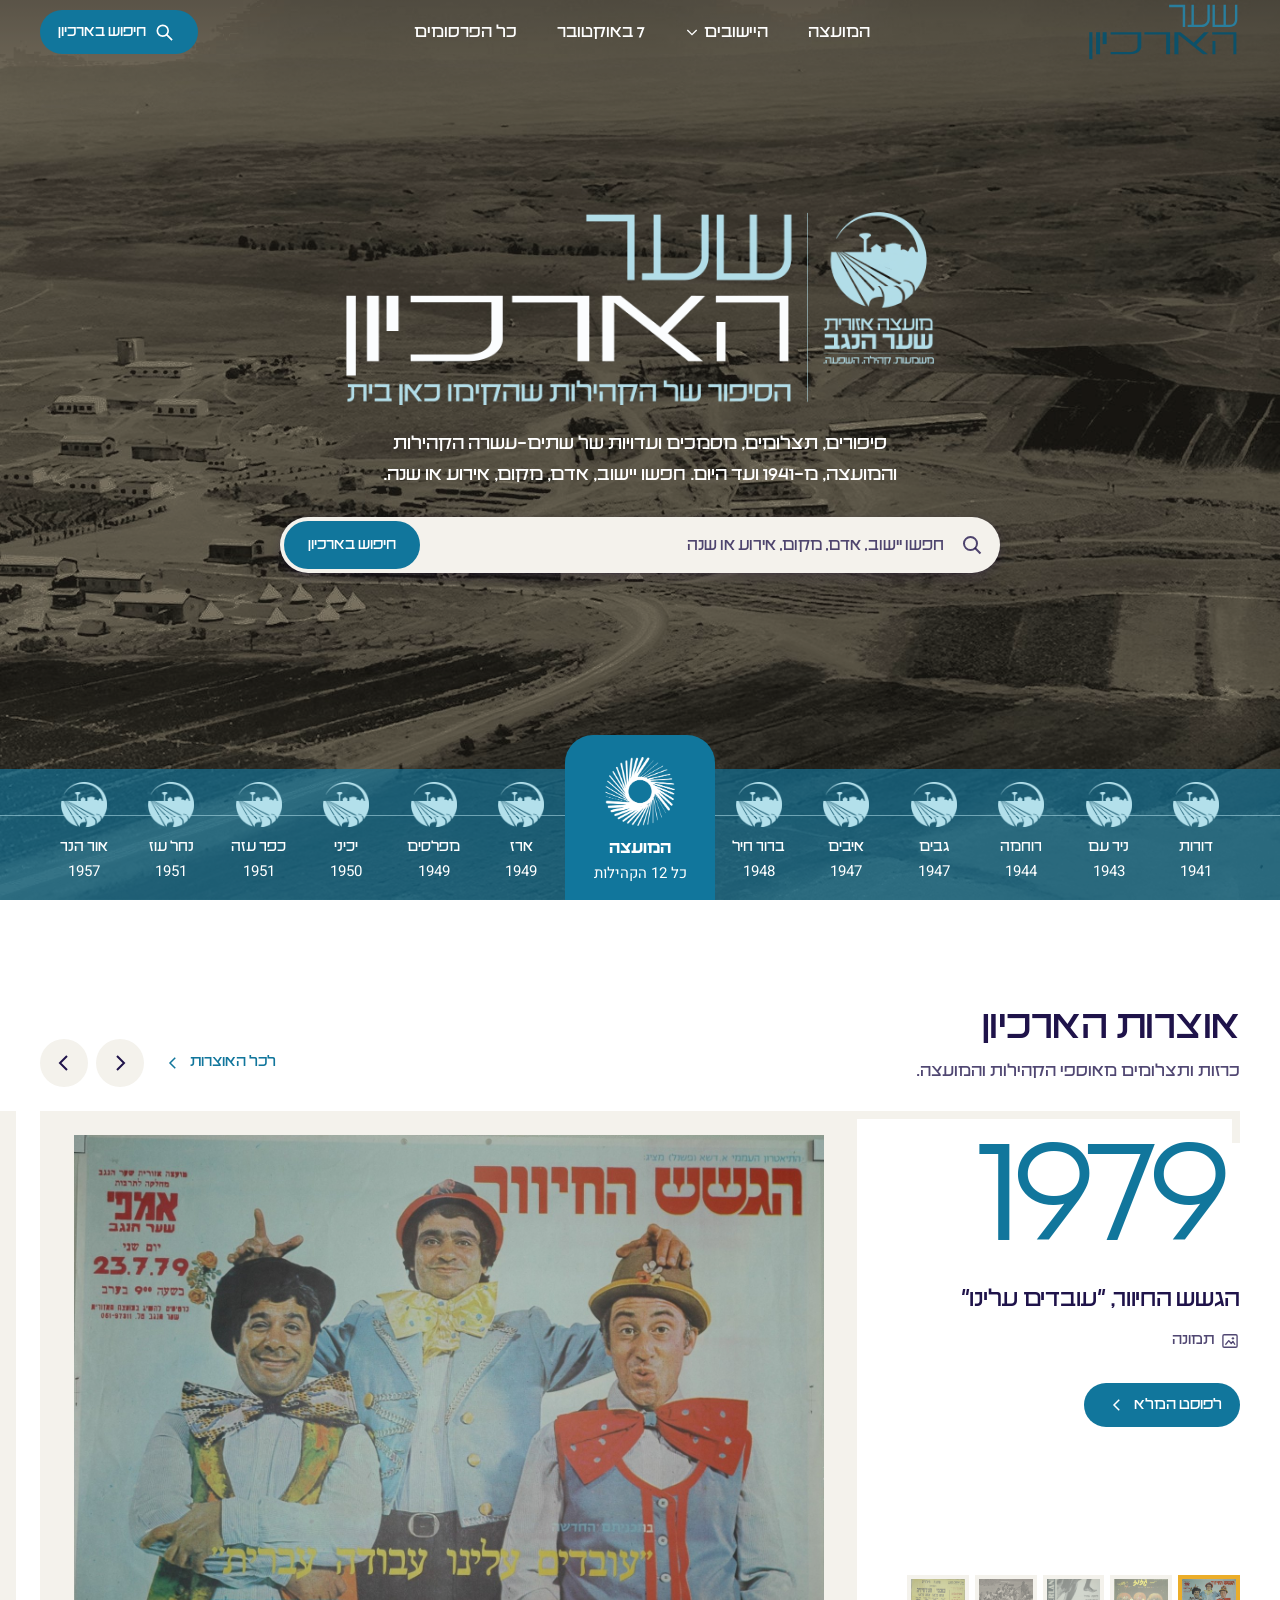
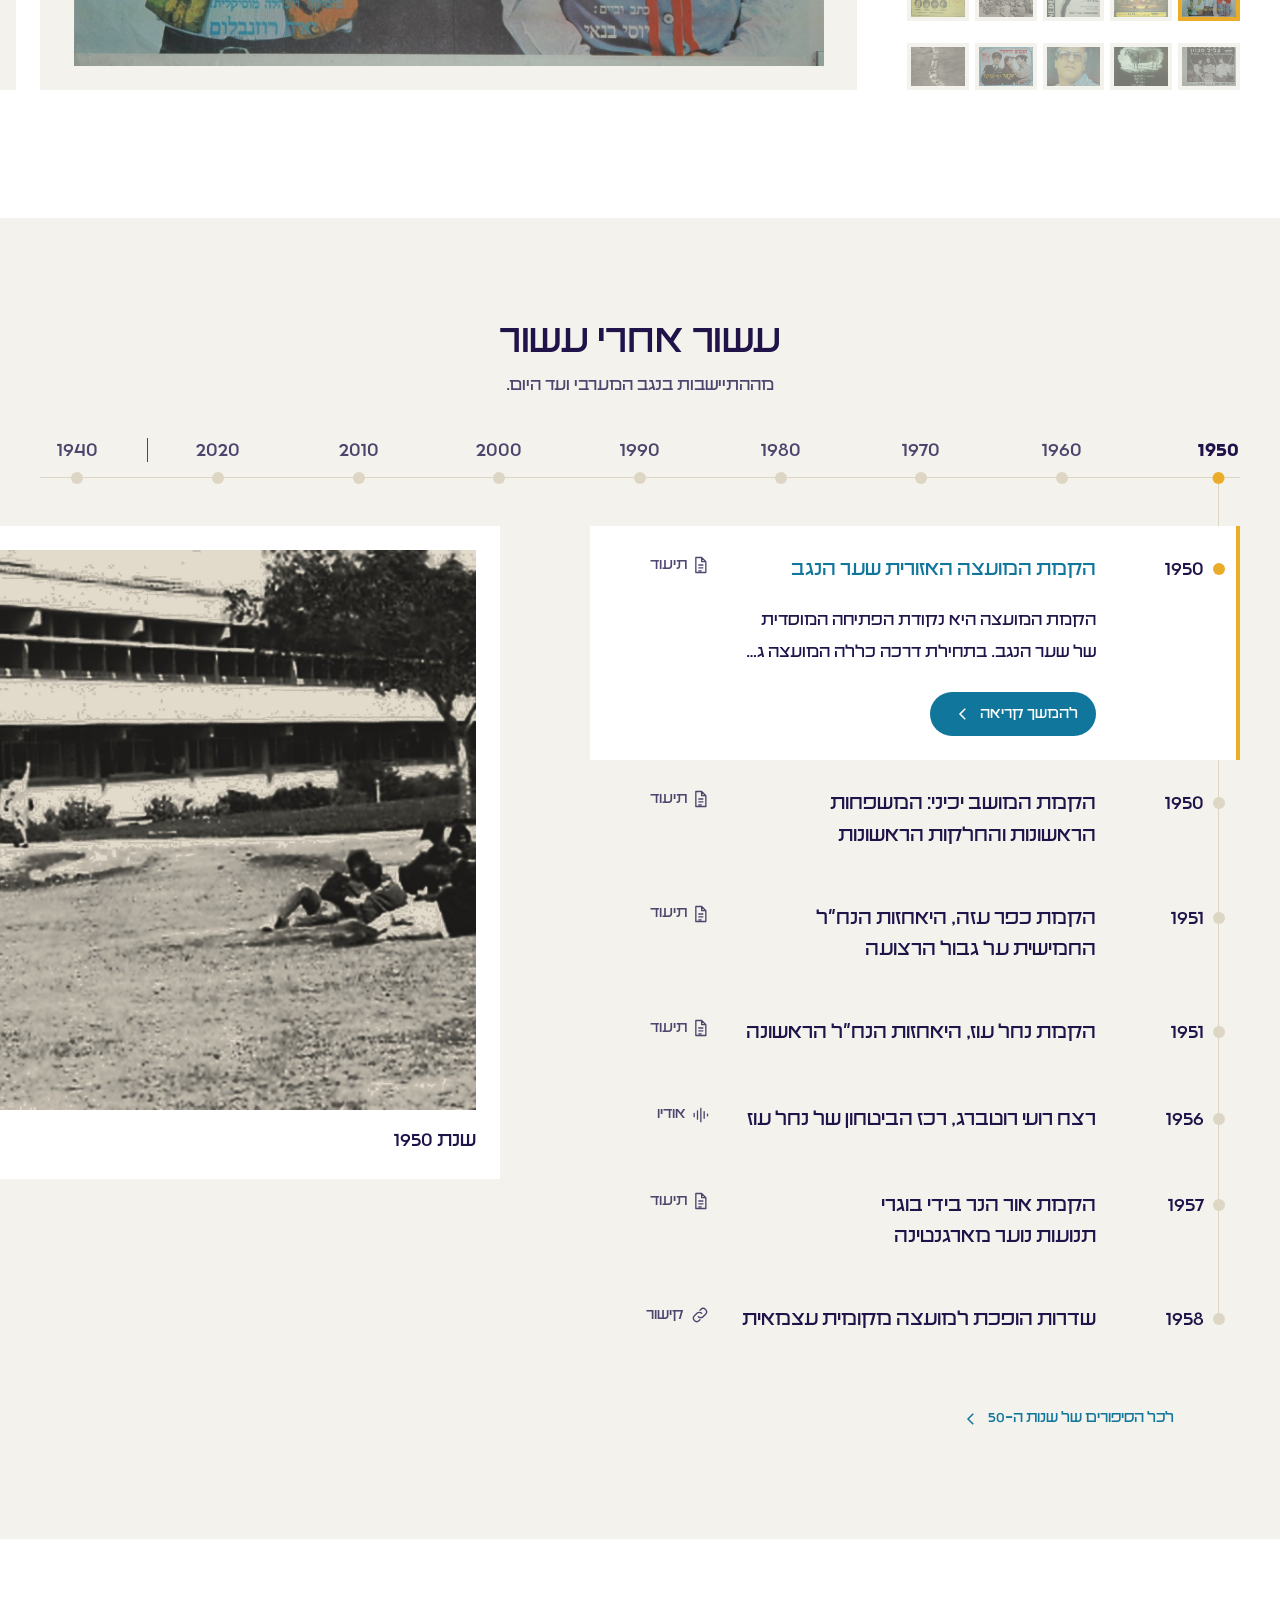
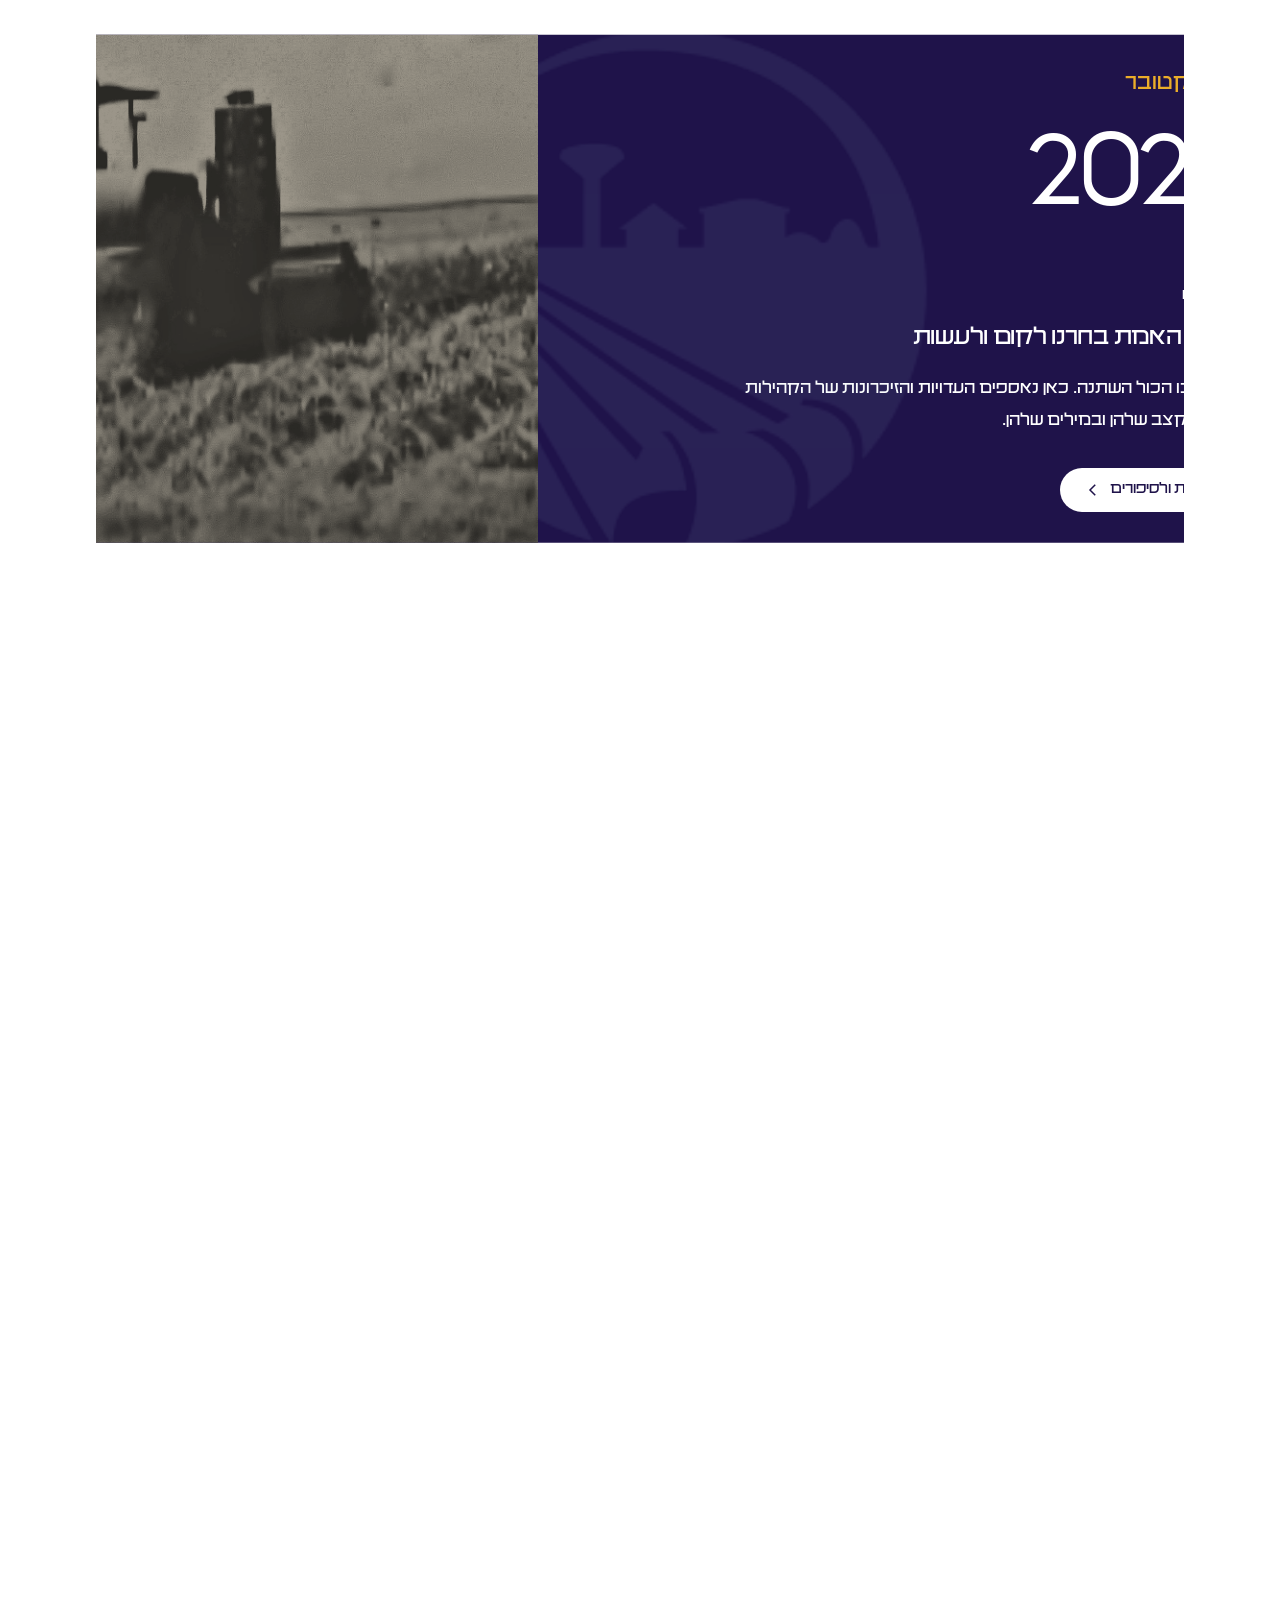
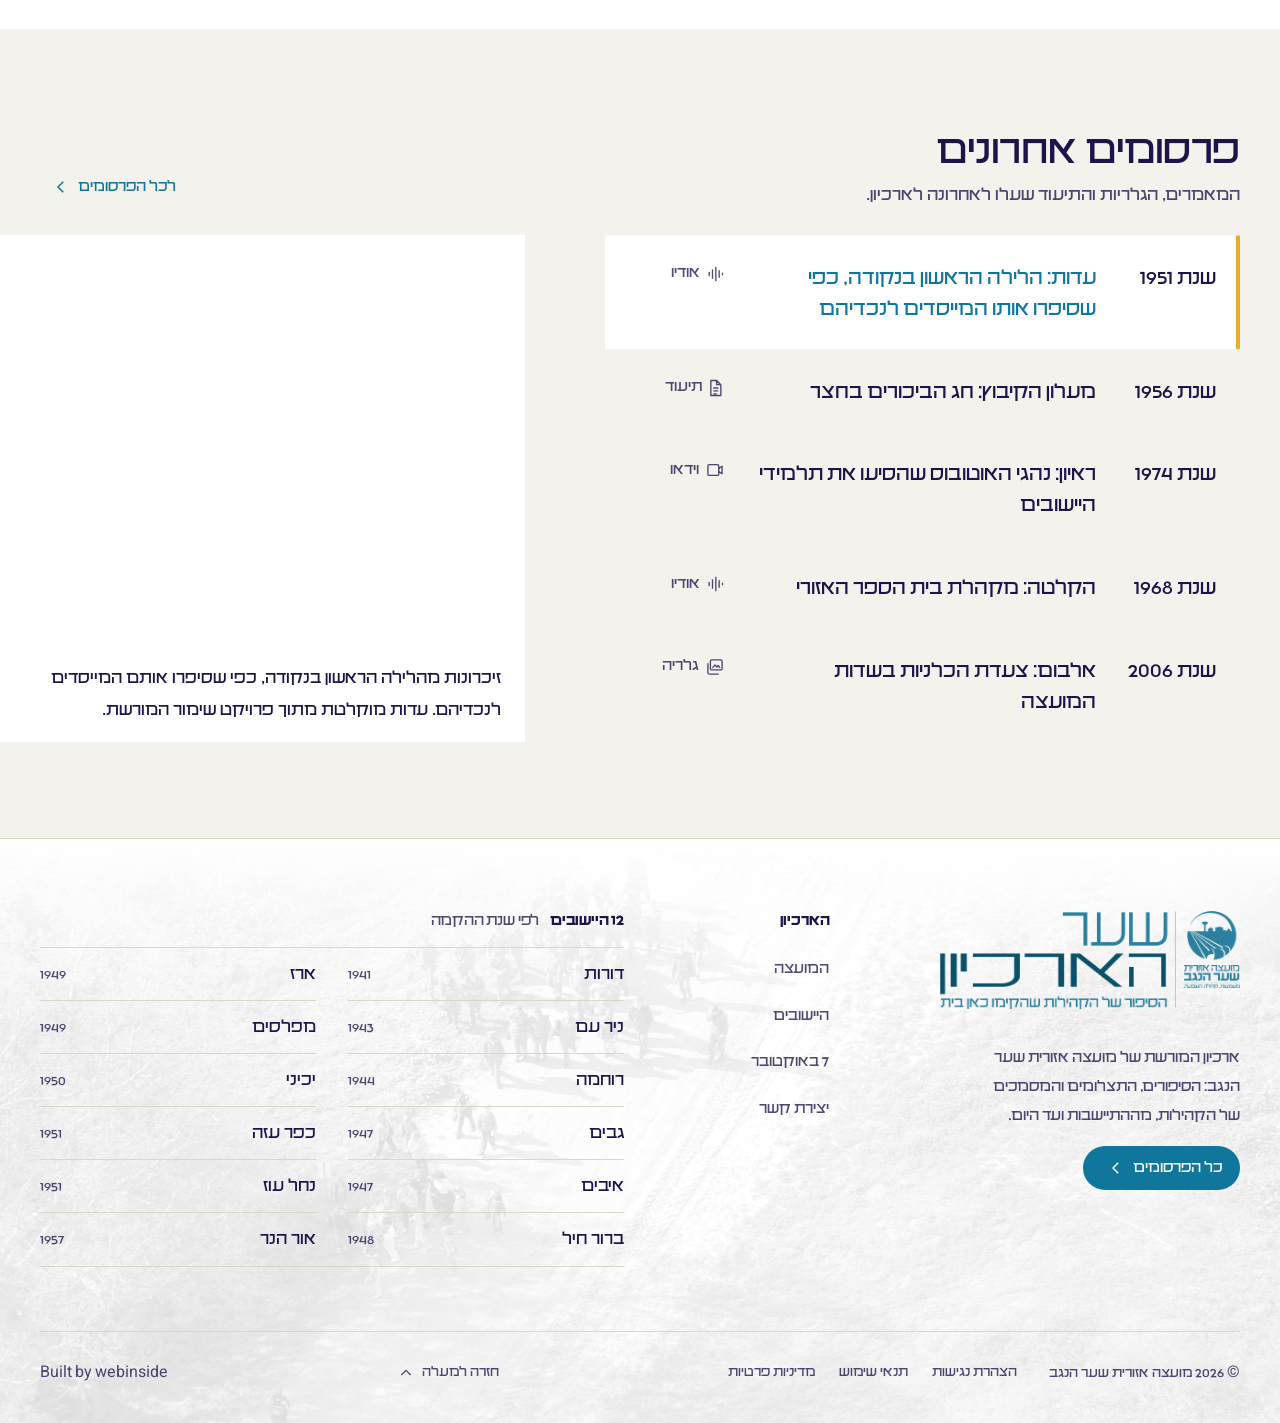
==== 1st/index.html @ 8a7a1dff "Three final sketches (1st, 2nd, 3rd) linked from the intro Intro: three links 1 · 2 · 3 open in a ne" ====
<!doctype html>
<html lang="he" dir="rtl">
<head>
<meta charset="utf-8">
<meta name="viewport" content="width=device-width, initial-scale=1">
<title>שער הארכיון · הסיפור של הקהילות שהקימו כאן בית (סקיצה 1)</title>
<meta name="description" content="ארכיון המורשת של מועצה אזורית שער הנגב: סיפורים, תצלומים ומסמכים של הקהילות, לפי מקום ולפי זמן.">
<link rel="icon" type="image/png" href="assets/img/icon.png">
<link rel="preconnect" href="https://fonts.googleapis.com">
<link rel="preconnect" href="https://fonts.gstatic.com" crossorigin>
<link rel="stylesheet" href="../assets/fonts/colbo/colbo.css">
<link rel="stylesheet" href="https://fonts.googleapis.com/css2?family=Heebo:wght@400;500;700&display=swap">
<link rel="stylesheet" href="assets/style.css?v=44a">
<link rel="stylesheet" href="assets/motion.css?v=44a">
<link rel="stylesheet" href="assets/polish.css?v=44a">
<link rel="stylesheet" href="assets/m3.css?v=44a">
<link rel="stylesheet" href="assets/responsive.css?v=44zz">
<!-- סימון JS מיידי (בלי טעינת קובץ): מאפשר לרגע ההירו להתחיל מהצביעה הראשונה -->
<script>document.documentElement.classList.add('js', 'im-js');</script>
<script defer src="assets/motion.js?v=44b"></script>
<script defer src="assets/app.js?v=44zt"></script>
</head>
<body>
<a class="skip-link" href="#main">דילוג לתוכן</a>

<svg width="0" height="0" style="position:absolute" aria-hidden="true">
  <symbol id="i-menu" viewBox="0 0 24 24"><path d="M4 7h16M4 12h16M4 17h16" fill="none" stroke="currentColor" stroke-width="2"/></symbol>
  <symbol id="i-close" viewBox="0 0 24 24"><path d="M6 6l12 12M18 6L6 18" fill="none" stroke="currentColor" stroke-width="2"/></symbol>
  <symbol id="i-search" viewBox="0 0 24 24"><circle cx="10.5" cy="10.5" r="6.5" fill="none" stroke="currentColor" stroke-width="2"/><path d="M15.5 15.5 21 21" stroke="currentColor" stroke-width="2" stroke-linecap="square"/></symbol>
  <symbol id="i-prev" viewBox="0 0 24 24"><path d="M9 5l7 7-7 7" fill="none" stroke="currentColor" stroke-width="2"/></symbol>
  <symbol id="i-next" viewBox="0 0 24 24"><path d="M15 5l-7 7 7 7" fill="none" stroke="currentColor" stroke-width="2"/></symbol>
  <!-- תבניות פוסט (Post Formats) — אייקוני קו בסגנון Material Symbols Outlined, 24×24 -->
  <symbol id="f-decade" viewBox="0 0 24 24"><path d="M4 6.5h16V20H4z M4 10.5h16 M8.5 4v4 M15.5 4v4" fill="none" stroke="currentColor" stroke-width="1.6" stroke-linejoin="round" stroke-linecap="round"/></symbol><symbol id="f-topic" viewBox="0 0 24 24"><path d="M3.5 12.2V4.5a1 1 0 0 1 1-1h7.7l8.3 8.3a1 1 0 0 1 0 1.4l-7.3 7.3a1 1 0 0 1-1.4 0z" fill="none" stroke="currentColor" stroke-width="1.6" stroke-linejoin="round"/><circle cx="8" cy="8" r="1.4" fill="none" stroke="currentColor" stroke-width="1.6"/></symbol><symbol id="f-standard" viewBox="0 0 24 24"><path d="M7 3h7l5 5v13H7z M14 3v5h5 M10 12h6 M10 15.5h6 M10 19h4" fill="none" stroke="currentColor" stroke-width="1.6" stroke-linejoin="round"/></symbol>
  <symbol id="f-image" viewBox="0 0 24 24"><rect x="3.5" y="4.5" width="17" height="15" rx="1.5" fill="none" stroke="currentColor" stroke-width="1.6"/><path d="M6.5 16.5l4-5 3 3.5 2-2.5 2.5 4" fill="none" stroke="currentColor" stroke-width="1.6" stroke-linejoin="round"/><circle cx="15.5" cy="8.8" r="1.4" fill="currentColor"/></symbol>
  <symbol id="f-gallery" viewBox="0 0 24 24"><rect x="6.5" y="3.5" width="14" height="12" rx="1.5" fill="none" stroke="currentColor" stroke-width="1.6"/><path d="M3.5 7.5v11a2 2 0 0 0 2 2h11 M9 13l3-3.5 2.2 2.5 1.6-1.8L18 13" fill="none" stroke="currentColor" stroke-width="1.6" stroke-linejoin="round"/></symbol>
  <symbol id="f-link" viewBox="0 0 24 24"><path d="M10 14a4 4 0 0 0 5.66 0l3-3a4 4 0 0 0-5.66-5.66l-1 1 M14 10a4 4 0 0 0-5.66 0l-3 3a4 4 0 0 0 5.66 5.66l1-1" fill="none" stroke="currentColor" stroke-width="1.6" stroke-linecap="round"/></symbol>
  <symbol id="f-quote" viewBox="0 0 24 24"><path d="M5 17h4l2-4V7H5v6h3z M13 17h4l2-4V7h-6v6h3z" fill="none" stroke="currentColor" stroke-width="1.6" stroke-linejoin="round"/></symbol>
  <symbol id="f-video" viewBox="0 0 24 24"><rect x="3.5" y="5.5" width="13" height="13" rx="1.5" fill="none" stroke="currentColor" stroke-width="1.6"/><path d="M16.5 10l4-2.5v9l-4-2.5" fill="none" stroke="currentColor" stroke-width="1.6" stroke-linejoin="round"/></symbol>
  <symbol id="f-audio" viewBox="0 0 24 24"><path d="M5 10v4 M9 7v10 M13 4v16 M17 8v8 M21 11v2" fill="none" stroke="currentColor" stroke-width="1.6" stroke-linecap="round"/></symbol>
</svg>

<!-- 1. כותרת עליונה: נייר כברירת מחדל; שקופה רק כש-JS מאשר שהיא מעל ההירו (.is-over) -->
<header class="site-header is-over is-top" id="siteHeader">
  <a class="site-header__logo" href="/" aria-label="שער הארכיון, לעמוד הבית">
    <img src="assets/img/logo-wordmark-title.svg" width="346" height="132" alt="">
  </a>
  <nav aria-label="ניווט ראשי" id="siteNav">
    <ul>
      <li><a href="/community/council/">המועצה</a></li>
      <li><a href="/community/">היישובים</a></li>
      <li><a href="/topic/october-7/">7 באוקטובר</a></li>
      <li><a href="/?s=">כל הפרסומים</a></li>
    </ul>
  </nav>
  <a class="btn btn--search" href="/?s=">
    <svg class="icon" aria-hidden="true"><use href="#i-search"/></svg><span class="btn__label">חיפוש בארכיון</span>
  </a>
  <!-- v44: מובייל/טאבלט — כפתור תפריט (Material icon button) שפותח את אותו ניווט כגיליון מתחת לכותרת -->
  <button class="site-header__menu" type="button" aria-expanded="false" aria-controls="siteNav" aria-label="תפריט">
    <svg class="icon i-open" aria-hidden="true"><use href="#i-menu"/></svg><svg class="icon i-close" aria-hidden="true"><use href="#i-close"/></svg>
  </button>
</header>

<main id="main" tabindex="-1">

<!-- 2. הירו -->
<section class="hero on-dark" id="hero" aria-label="פתיחה">
  <!-- צילום: ברור חיל 1953. להחלפה בקובץ מקור ברזולוציה גבוהה מהמועצה -->
  <div class="hero__bed" aria-hidden="true"></div>
  <img class="hero__photo" src="assets/img/hero/ruhama-1944-3.jpg" width="1707" height="1066" alt="מבט מלמעלה על שדות ובתי היישוב, רוחמה, 1944" fetchpriority="high">
  <div class="hero__scrim" aria-hidden="true"></div>

  <div class="hero__inner">
    <h1><img class="hero__logo" src="assets/img/logo-light.png" width="1306" height="428" alt="שער הארכיון: הסיפור של הקהילות שהקימו כאן בית. מועצה אזורית שער הנגב"></h1>
    <!-- פתיח: להחלפה (נוסח השלד, לאישור המועצה) -->
    <p class="hero__lead">סיפורים, תצלומים, מסמכים ועדויות של שתים-עשרה הקהילות והמועצה, מ-1941 ועד היום. חפשו יישוב, אדם, מקום, אירוע או שנה.</p>

    <!-- חיפוש וורדפרס: GET /?s= -->
    <form class="search" role="search" action="/" method="get" id="searchForm">
      <label for="q" class="visually-hidden">חיפוש בארכיון</label>
      <div class="search__row">
        <div class="search__field">
          <svg class="icon" aria-hidden="true"><use href="#i-search"/></svg>
          <input id="q" name="s" type="search" autocomplete="off"
                 placeholder="חפשו יישוב, אדם, מקום, אירוע או שנה">
        </div>
        <button class="btn" type="submit"><svg class="icon" aria-hidden="true"><use href="#i-search"/></svg><span class="btn__label">חיפוש בארכיון</span></button>
      </div>
      <ul class="search__list" id="qList" role="listbox" aria-label="הצעות לחיפוש" hidden></ul>
      <p class="search__empty" id="qEmpty" hidden></p>
      <p class="visually-hidden" id="qStatus" role="status" aria-live="polite"></p>
      <p class="visually-hidden" id="qHint"></p>
      <p class="search__examples"><span>למשל:</span><a href="/topic/1950s/"><svg class="icon" aria-hidden="true"><use href="#i-search"></use></svg>1950</a><a href="/shaar-hanegev-factories/"><svg class="icon" aria-hidden="true"><use href="#i-search"></use></svg>מפעלי שער הנגב</a><a href="/topic/october-7/"><svg class="icon" aria-hidden="true"><use href="#i-search"></use></svg>7 באוקטובר</a></p>
    </form>
  </div>

  <!-- פס היישובים, עמ' 62. "המועצה" במרכז: ריכוז של כולם -->
  <nav class="places" aria-label="היישובים">
    <div class="places__band" aria-hidden="true"></div>
    <div class="places__axis" aria-hidden="true"></div>
    <ol>
      <li class="place"><a href="/community/dorot/"><span class="emblem" aria-hidden="true"></span><span class="name">דורות</span><span class="year">1941</span></a></li>
      <li class="place"><a href="/community/nir-am/"><span class="emblem" aria-hidden="true"></span><span class="name">ניר עם</span><span class="year">1943</span></a></li>
      <li class="place"><a href="/community/ruhama/"><span class="emblem" aria-hidden="true"></span><span class="name">רוחמה</span><span class="year">1944</span></a></li>
      <li class="place"><a href="/community/gvim/"><span class="emblem" aria-hidden="true"></span><span class="name">גבים</span><span class="year">1947</span></a></li>
      <li class="place"><a href="/community/ivim/"><span class="emblem" aria-hidden="true"></span><span class="name">איבים</span><span class="year">1947</span></a></li>
      <li class="place"><a href="/community/bror-hayil/"><span class="emblem" aria-hidden="true"></span><span class="name">ברור חיל</span><span class="year">1948</span></a></li>
      <li class="place place--council"><a href="/community/council/"><span class="sun" aria-hidden="true"></span><span class="name">המועצה</span><span class="year">כל 12 הקהילות</span></a></li>
      <li class="place"><a href="/community/erez/"><span class="emblem" aria-hidden="true"></span><span class="name">ארז</span><span class="year">1949</span></a></li>
      <li class="place"><a href="/community/mefalsim/"><span class="emblem" aria-hidden="true"></span><span class="name">מפלסים</span><span class="year">1949</span></a></li>
      <li class="place"><a href="/community/yachini/"><span class="emblem" aria-hidden="true"></span><span class="name">יכיני</span><span class="year">1950</span></a></li>
      <li class="place"><a href="/community/kfar-aza/"><span class="emblem" aria-hidden="true"></span><span class="name">כפר עזה</span><span class="year">1951</span></a></li>
      <li class="place"><a href="/community/nahal-oz/"><span class="emblem" aria-hidden="true"></span><span class="name">נחל עוז</span><span class="year">1951</span></a></li>
      <li class="place"><a href="/community/or-haner/"><span class="emblem" aria-hidden="true"></span><span class="name">אור הנר</span><span class="year">1957</span></a></li>
    </ol>
  </nav>
</section>
<!-- הכותרת שקופה רק כשהיא באמת מעל ההירו, לפני פס היישובים (בדיקה אחת בזמן הפירוש; app.js ממשיך בגלילה) -->
<script>(function(){var h=document.getElementById('siteHeader'),p=document.querySelector('.places');if(h&&p&&p.getBoundingClientRect().top>h.offsetHeight)h.classList.add('is-over');})();</script>

<!-- 3. אוצרות הארכיון (בסיס v3): שקופית גדולה, שנה ענקית שמתגלגלת, דף מגע. קו דק מהצילום אל השנה (v18). בלי החלפה אוטומטית. כותרות האוצרות: להחלפה -->
<section class="section treasures wrap" aria-labelledby="tr-h">
  <div class="section__head">
    <div>
      <h2 id="tr-h">אוצרות הארכיון</h2>
      <p>כרזות ותצלומים מאוספי הקהילות והמועצה.</p>
    </div>
    <div class="treasures__controls">
      <a class="link-arrow" href="/topic/featured/">לכל האוצרות<svg class="icon" aria-hidden="true"><use href="#i-next"/></svg></a>
      <span class="counter visually-hidden" id="trCounter">1 מתוך 10</span>
      <button class="icon-btn" id="trPrev" type="button" aria-label="האוצר הקודם" aria-controls="trStage"><svg class="icon" aria-hidden="true"><use href="#i-prev"/></svg></button>
      <button class="icon-btn" id="trNext" type="button" aria-label="האוצר הבא" aria-controls="trStage"><svg class="icon" aria-hidden="true"><use href="#i-next"/></svg></button>
    </div>
  </div>
  <div class="treasures__stage" id="trStage">
    <p class="visually-hidden" id="trStatus" role="status" aria-live="polite"></p>
    <div class="treasure__text">
      <p class="treasure__year" id="trYear">1979</p>
      <h3 class="treasure__title" id="trTitle">הגשש החיוור, ״עובדים עלינו״</h3>
      <p class="treasure__place" id="trPlace"><svg class="icon" aria-hidden="true"><use href="#f-image"/></svg><span>תמונה</span></p>
      <a class="link-arrow treasure__link" id="trLink" href="/poster-hagashash-1979/">לפוסט המלא<svg class="icon" aria-hidden="true"><use href="#i-next"/></svg></a>
      <!-- דף מגע (v3): app.js בונה מ-#trData כפתור לכל אוצר. בלי JS נשארת הרשימה למטה -->
      <ul class="treasure__sheet" id="trSheet" aria-label="בחירת אוצר" hidden></ul>
    </div>
    <div class="treasure__frame is-poster">
      <div class="treasure__mat"><div class="treasure__clip"><img id="trImg" src="assets/img/arch/poster-hagashash-avoda-ivrit-1979.jpg" width="1600" height="1132" loading="lazy" alt="כרזה: הגשש החיוור, עובדים עלינו, אמפי שער הנגב, 1979"></div></div>
      <div class="treasure__peek is-poster" aria-hidden="true"><img id="trPeek" src="assets/img/arch/poster-gazoz-1979.jpg" width="1600" height="1147" loading="lazy" alt=""></div>
    </div>
  </div>
  <!-- שאר האוצרות: גלויים בלי JS; app.js קורא מהם ומציג אחד בכל פעם -->
  <div class="treasure-more">
    <h3>עוד מאוצרות הארכיון</h3>
    <!-- שנים עם data-year-demo: לדמו בלבד (שנה שונה לכל פריט), לא השנה האמיתית של הכרזה -->
    <ol id="trData">
      <li><a data-format="image" data-format-demo="true" href="/poster-hagashash-1979/" data-kind="poster" data-img="poster-hagashash-avoda-ivrit-1979.jpg" data-year="1979" data-title="הגשש החיוור, ״עובדים עלינו״" data-place="אמפי שער הנגב" data-alt="כרזה: הגשש החיוור, עובדים עלינו, אמפי שער הנגב, 1979">הגשש החיוור · אמפי שער הנגב · 1979</a></li>
      <li><a data-format="video" data-format-demo="true" href="/poster-gazoz-1979/" data-kind="poster" data-img="poster-gazoz-1979.jpg" data-year="1978" data-year-demo="true" data-title="להקת גזוז, אמפי שער הנגב" data-place="אמפי שער הנגב" data-alt="כרזה: להקת גזוז, אמפי שער הנגב, 1978">להקת גזוז · אמפי שער הנגב · 1978</a></li>
      <li><a data-format="gallery" data-format-demo="true" href="/poster-batdor-1980/" data-kind="poster" data-img="poster-batdor-1980.jpg" data-year="1980" data-title="להקת מחול בת-דור" data-place="אמפיתיאטרון שער הנגב" data-alt="כרזה: להקת מחול בת-דור, אמפיתיאטרון שער הנגב, 1980">להקת מחול בת-דור · אמפיתיאטרון שער הנגב · 1980</a></li>
      <li><a data-format="standard" data-format-demo="true" href="/gvim-gathering-1947/" data-img="gvim-1947-1-hero.jpg" data-year="1947" data-title="אסיפה בחצר בגבים" data-place="גבים" data-alt="קבוצה גדולה יושבת במעגל בחצר, גבים, 1947">אסיפה בחצר · גבים · 1947</a></li>
      <li><a data-format="audio" data-format-demo="true" href="/poster-tv-stars-1977/" data-kind="poster" data-img="poster-tv-stars-1977.jpg" data-year="1977" data-title="כוכבי הטלוויזיה, הצגה לילדים" data-place="אמפיתיאטרון שער הנגב" data-alt="כרזה: כוכבי הטלוויזיה, הצגה לילדים, אמפיתיאטרון שער הנגב, 1977">כוכבי הטלוויזיה · אמפיתיאטרון שער הנגב · 1977</a></li>
      <li><a data-format="quote" data-format-demo="true" href="/poster-tzlil-mechuvan-1979/" data-kind="poster" data-img="poster-tzlil-mechuvan-1979.jpg" data-year="1976" data-year-demo="true" data-title="להקת צליל מכוון" data-place="אולם קיבוץ דורות" data-alt="כרזה: להקת צליל מכוון, אולם קיבוץ דורות, 1976">להקת צליל מכוון · אולם קיבוץ דורות · 1976</a></li>
      <li><a data-format="link" data-format-demo="true" href="/poster-sixteenth-sheep-1980/" data-kind="poster" data-img="poster-sixteenth-sheep-1980.jpg" data-year="1982" data-year-demo="true" data-title="הכבש השישה-עשר, יהונתן גפן" data-place="אמפי שער הנגב" data-alt="כרזה: הכבש השישה-עשר, יהונתן גפן, אמפי שער הנגב, 1982">הכבש השישה-עשר · אמפי שער הנגב · 1982</a></li>
      <li><a data-format="image" data-format-demo="true" href="/poster-yossi-banai-1981/" data-kind="poster" data-img="poster-yossi-banai-1981.jpg" data-year="1981" data-title="יוסי בנאי, ״אני וסימון ומואיז הקטן״" data-place="אמפיתיאטרון שער הנגב" data-alt="כרזה: יוסי בנאי, אני וסימון ומואיז הקטן, אמפיתיאטרון שער הנגב, 1981">יוסי בנאי · אמפיתיאטרון שער הנגב · 1981</a></li>
      <li><a data-format="video" data-format-demo="true" href="/poster-hagashash-kreker-1981/" data-kind="poster" data-img="poster-hagashash-kreker-1981.jpg" data-year="1983" data-year-demo="true" data-title="הגשש החיוור, ״קרקר נגד קרקר״" data-place="אולם דורות" data-alt="כרזה: הגשש החיוור, קרקר נגד קרקר, אולם דורות, 1983">הגשש החיוור · אולם דורות · 1983</a></li>
      <li><a data-format="gallery" href="/anemone-march-2006/" data-img="anemone-march-2006-037.jpg" data-year="2006" data-title="צעדת הכלניות, צילום ג׳ימי קדושים" data-place="" data-alt="צעדת הכלניות, 2006">צעדת הכלניות · 2006</a></li>
    </ol>
  </div>
</section>

<!-- 4. ציר הזמן (בסיס v7 + פונקציונליות v2). בלי JS: העשורים הם קישורים לארכיון העשור, ושנות ה-50 מוצגות במלואן -->
<section class="section timeline wrap" id="timeline" aria-labelledby="tl-h">
  <div class="section__head">
    <div>
      <h2 id="tl-h">עשור אחרי עשור</h2>
      <p>מההתיישבות בנגב המערבי ועד היום.</p>
    </div>
    <a class="link-arrow" href="/?s=">לכל הפרסומים<svg class="icon" aria-hidden="true"><use href="#i-next"/></svg></a>
  </div>
  <nav class="decades-nav" aria-label="עשורים">
  <!-- v38: לשוניות עשורים בסגנון Material 3 על קו שיער רציף (הציר). הנבחר: סמן זהב אחד שנע לאורך הקו -->
  <div class="decades" id="decades">
    <a class="decade" href="/topic/1940s/" data-decade="1940"><span class="visually-hidden">שנות ה-</span><span class="decade__y">1940</span></a>
    <a class="decade" href="/topic/1950s/" data-decade="1950" aria-current="true"><span class="visually-hidden">שנות ה-</span><span class="decade__y">1950</span></a>
    <a class="decade" href="/topic/1960s/" data-decade="1960"><span class="visually-hidden">שנות ה-</span><span class="decade__y">1960</span></a>
    <a class="decade" href="/topic/1970s/" data-decade="1970"><span class="visually-hidden">שנות ה-</span><span class="decade__y">1970</span></a>
    <a class="decade" href="/topic/1980s/" data-decade="1980"><span class="visually-hidden">שנות ה-</span><span class="decade__y">1980</span></a>
    <a class="decade" href="/topic/1990s/" data-decade="1990"><span class="visually-hidden">שנות ה-</span><span class="decade__y">1990</span></a>
    <a class="decade" href="/topic/2000s/" data-decade="2000"><span class="visually-hidden">שנות ה-</span><span class="decade__y">2000</span></a>
    <a class="decade" href="/topic/2010s/" data-decade="2010"><span class="visually-hidden">שנות ה-</span><span class="decade__y">2010</span></a>
    <a class="decade" href="/topic/2020s/" data-decade="2020"><span class="visually-hidden">שנות ה-</span><span class="decade__y">2020</span></a>
  </div>
  </nav>
  <p class="visually-hidden" aria-live="polite" id="tlStatus"></p>
  <div class="tl-body">
    <div class="tl-panels" id="tlPanels">
    <div class="tl-panel" id="panel-1940" data-decade="1940" data-all="/topic/1940s/" hidden>
      <ol class="tl-list">
        <!-- כותרות גבים ויכיני = טקסט הדגמה מומצא (אורי: "את יכולה להמציא"); השאר מתועדות -->
        <!-- הדגמה: פוסטי תיעוד ליישובים (data-demo) במקום "הוקמו בעשור הזה"; השנים = שנות ההקמה האמיתיות -->
        <li class="tl-item" data-img="ruhama-1940-1.jpg">
          <h3 class="tl-item__head"><span class="tl-item__row"><span class="tl-item__year">1941</span><span class="tl-item__title">הקמת יישובי האזור וההתיישבות בנגב המערבי</span><span class="tl-item__type"><svg class="icon" aria-hidden="true"><use href="#f-standard"/></svg>תיעוד</span></span></h3>
          <div class="tl-item__body" id="tli-1940-0"><p>הפרק המקדים להקמת המועצה. בתקופה זו הוקמו והתבססו יישובים שהפכו בהמשך לליבת שער הנגב, ובהם דורות, ניר עם, רוחמה, גבים, ברור חיל, מפלסים, ארז, יכיני, כפר עזה ונחל עוז.</p><a class="btn" href="/western-negev-settlement/">להמשך קריאה<svg class="icon" aria-hidden="true"><use href="#i-next"/></svg></a></div>
        </li>
        <li class="tl-item" data-img="dorot-1941-1.jpg" data-demo="true">
          <h3 class="tl-item__head"><span class="tl-item__row"><span class="tl-item__year">1941</span><span class="tl-item__title">הקמת דורות בחנוכה תש״ב</span><span class="tl-item__type"><svg class="icon" aria-hidden="true"><use href="#f-standard"/></svg>תיעוד</span></span></h3>
          <div class="tl-item__body" id="tli-1940-1"><p>תיעוד ימי ההקמה של דורות: צילומים, מסמכים וזיכרונות של המייסדים מתוך אוסף הארכיון.</p><a class="btn" href="/community/dorot/">להמשך קריאה<svg class="icon" aria-hidden="true"><use href="#i-next"/></svg></a></div>
        </li>
        <li class="tl-item" data-img="niram-1949-1.jpg">
          <h3 class="tl-item__head"><span class="tl-item__row"><span class="tl-item__year">1943</span><span class="tl-item__title">הקמת ניר עם בט״ו בשבט תש״ג</span><span class="tl-item__type"><svg class="icon" aria-hidden="true"><use href="#f-gallery"/></svg>גלריה</span></span></h3>
          <div class="tl-item__body" id="tli-1940-2"><p>ניר עם הוקם בט״ו בשבט ה׳תש״ג.</p><a class="btn" href="/community/nir-am/">להמשך קריאה<svg class="icon" aria-hidden="true"><use href="#i-next"/></svg></a></div>
        </li>
        <li class="tl-item" data-img="ruhama-1944-2.jpg">
          <h3 class="tl-item__head"><span class="tl-item__row"><span class="tl-item__year">1944</span><span class="tl-item__title">הקמת רוחמה, אחרי שני ניסיונות התיישבות קודמים</span><span class="tl-item__type"><svg class="icon" aria-hidden="true"><use href="#f-image"/></svg>תמונה</span></span></h3>
          <div class="tl-item__body" id="tli-1940-3"><p>רוחמה נוסדה ב-1944.</p><a class="btn" href="/community/ruhama/">להמשך קריאה<svg class="icon" aria-hidden="true"><use href="#i-next"/></svg></a></div>
        </li>
        <li class="tl-item" data-img="gvim-1947-1.jpg">
          <h3 class="tl-item__head"><span class="tl-item__row"><span class="tl-item__year">1947</span><span class="tl-item__title">הקמת גבים: עשרה צריפים ומגדל מים אחד בלב השדות</span><span class="tl-item__type"><svg class="icon" aria-hidden="true"><use href="#f-quote"/></svg>ציטוט</span></span></h3>
          <div class="tl-item__body" id="tli-1940-4"><p>גבים הוקם ב-28 באוגוסט 1947.</p><a class="btn" href="/community/gvim/">להמשך קריאה<svg class="icon" aria-hidden="true"><use href="#i-next"/></svg></a></div>
        </li>
        <li class="tl-item" data-img="ivim-mirror-1.jpg" data-demo="true">
          <h3 class="tl-item__head"><span class="tl-item__row"><span class="tl-item__year">1947</span><span class="tl-item__title">חוות איבים: חווה חקלאית של איחוד הקבוצות והקיבוצים</span><span class="tl-item__type"><svg class="icon" aria-hidden="true"><use href="#f-standard"/></svg>תיעוד</span></span></h3>
          <div class="tl-item__body" id="tli-1940-5"><p>תיעוד ימי ההקמה של איבים: צילומים, מסמכים וזיכרונות של המייסדים מתוך אוסף הארכיון.</p><a class="btn" href="/community/ivim/">להמשך קריאה<svg class="icon" aria-hidden="true"><use href="#i-next"/></svg></a></div>
        </li>
        <li class="tl-item" data-img="brorhayil-1953-1.jpg" data-demo="true">
          <h3 class="tl-item__head"><span class="tl-item__row"><span class="tl-item__year">1948</span><span class="tl-item__title">הקמת ברור חיל: העלייה למשלט במאי 1948</span><span class="tl-item__type"><svg class="icon" aria-hidden="true"><use href="#f-standard"/></svg>תיעוד</span></span></h3>
          <div class="tl-item__body" id="tli-1940-6"><p>תיעוד ימי ההקמה של ברור חיל: צילומים, מסמכים וזיכרונות של המייסדים מתוך אוסף הארכיון.</p><a class="btn" href="/community/bror-hayil/">להמשך קריאה<svg class="icon" aria-hidden="true"><use href="#i-next"/></svg></a></div>
        </li>
        <li class="tl-item" data-img="erez-1950-1.jpg" data-demo="true">
          <h3 class="tl-item__head"><span class="tl-item__row"><span class="tl-item__year">1949</span><span class="tl-item__title">הקמת ארז: העלייה על הקרקע באוקטובר 1949</span><span class="tl-item__type"><svg class="icon" aria-hidden="true"><use href="#f-standard"/></svg>תיעוד</span></span></h3>
          <div class="tl-item__body" id="tli-1940-7"><p>תיעוד ימי ההקמה של ארז: צילומים, מסמכים וזיכרונות של המייסדים מתוך אוסף הארכיון.</p><a class="btn" href="/community/erez/">להמשך קריאה<svg class="icon" aria-hidden="true"><use href="#i-next"/></svg></a></div>
        </li>
        <li class="tl-item" data-img="mefalsim-1949-1.jpg" data-demo="true">
          <h3 class="tl-item__head"><span class="tl-item__row"><span class="tl-item__year">1949</span><span class="tl-item__title">הקמת מפלסים בידי עולים מארגנטינה ומאורוגוואי</span><span class="tl-item__type"><svg class="icon" aria-hidden="true"><use href="#f-standard"/></svg>תיעוד</span></span></h3>
          <div class="tl-item__body" id="tli-1940-8"><p>תיעוד ימי ההקמה של מפלסים: צילומים, מסמכים וזיכרונות של המייסדים מתוך אוסף הארכיון.</p><a class="btn" href="/community/mefalsim/">להמשך קריאה<svg class="icon" aria-hidden="true"><use href="#i-next"/></svg></a></div>
        </li>
      </ol>
    </div>
    <div class="tl-panel" id="panel-1950" data-decade="1950" data-all="/topic/1950s/" data-active="true">
      <ol class="tl-list">
        <!-- הדגמה: פוסטי תיעוד ליישובים (data-demo) במקום "הוקמו בעשור הזה"; השנים = שנות ההקמה האמיתיות -->
        <li class="tl-item" data-img="council-building-lawn-up.jpg">
          <h3 class="tl-item__head"><span class="tl-item__row"><span class="tl-item__year">1950</span><span class="tl-item__title">הקמת המועצה האזורית שער הנגב</span><span class="tl-item__type"><svg class="icon" aria-hidden="true"><use href="#f-standard"/></svg>תיעוד</span></span></h3>
          <div class="tl-item__body" id="tli-1950-0"><p>הקמת המועצה היא נקודת הפתיחה המוסדית של שער הנגב. בתחילת דרכה כללה המועצה גם מקומות שאינם נמצאים כיום בתחומה, ובהם שדרות, תלמים ומעברת גבים–דורות.</p><a class="btn" href="/founding-of-the-council/">להמשך קריאה<svg class="icon" aria-hidden="true"><use href="#i-next"/></svg></a></div>
        </li>
        <li class="tl-item" data-img="yachini-1954-1.jpg" data-demo="true">
          <h3 class="tl-item__head"><span class="tl-item__row"><span class="tl-item__year">1950</span><span class="tl-item__title">הקמת המושב יכיני: המשפחות הראשונות והחלקות הראשונות</span><span class="tl-item__type"><svg class="icon" aria-hidden="true"><use href="#f-standard"/></svg>תיעוד</span></span></h3>
          <div class="tl-item__body" id="tli-1950-1"><p>תיעוד ימי ההקמה של יכיני: צילומים, מסמכים וזיכרונות של המייסדים מתוך אוסף הארכיון.</p><a class="btn" href="/community/yachini/">להמשך קריאה<svg class="icon" aria-hidden="true"><use href="#i-next"/></svg></a></div>
        </li>
        <li class="tl-item" data-img="kfaraza-1951-1.jpg" data-demo="true">
          <h3 class="tl-item__head"><span class="tl-item__row"><span class="tl-item__year">1951</span><span class="tl-item__title">הקמת כפר עזה, היאחזות הנח״ל החמישית על גבול הרצועה</span><span class="tl-item__type"><svg class="icon" aria-hidden="true"><use href="#f-standard"/></svg>תיעוד</span></span></h3>
          <div class="tl-item__body" id="tli-1950-2"><p>תיעוד ימי ההקמה של כפר עזה: צילומים, מסמכים וזיכרונות של המייסדים מתוך אוסף הארכיון.</p><a class="btn" href="/community/kfar-aza/">להמשך קריאה<svg class="icon" aria-hidden="true"><use href="#i-next"/></svg></a></div>
        </li>
        <li class="tl-item" data-img="nahaloz-1953-1.jpg" data-demo="true">
          <h3 class="tl-item__head"><span class="tl-item__row"><span class="tl-item__year">1951</span><span class="tl-item__title">הקמת נחל עוז, היאחזות הנח״ל הראשונה</span><span class="tl-item__type"><svg class="icon" aria-hidden="true"><use href="#f-standard"/></svg>תיעוד</span></span></h3>
          <div class="tl-item__body" id="tli-1950-3"><p>תיעוד ימי ההקמה של נחל עוז: צילומים, מסמכים וזיכרונות של המייסדים מתוך אוסף הארכיון.</p><a class="btn" href="/community/nahal-oz/">להמשך קריאה<svg class="icon" aria-hidden="true"><use href="#i-next"/></svg></a></div>
        </li>
        <li class="tl-item" data-img="niram-1949-3.jpg">
          <h3 class="tl-item__head"><span class="tl-item__row"><span class="tl-item__year">1956</span><span class="tl-item__title">רצח רועי רוטברג, רכז הביטחון של נחל עוז</span><span class="tl-item__type"><svg class="icon" aria-hidden="true"><use href="#f-audio"/></svg>אודיו</span></span></h3>
          <div class="tl-item__body" id="tli-1950-4"><p>אחד האירועים המכוננים בתולדות ההתיישבות מול רצועת עזה. האירוע ממחיש את השילוב המתמשך בין חקלאות, התיישבות, שמירה וביטחון.</p><a class="btn" href="/roi-rotberg/">להמשך קריאה<svg class="icon" aria-hidden="true"><use href="#i-next"/></svg></a></div>
        </li>
        <li class="tl-item" data-img="orhaner-1960-1.jpg" data-demo="true">
          <h3 class="tl-item__head"><span class="tl-item__row"><span class="tl-item__year">1957</span><span class="tl-item__title">הקמת אור הנר בידי בוגרי תנועות נוער מארגנטינה</span><span class="tl-item__type"><svg class="icon" aria-hidden="true"><use href="#f-standard"/></svg>תיעוד</span></span></h3>
          <div class="tl-item__body" id="tli-1950-5"><p>תיעוד ימי ההקמה של אור הנר: צילומים, מסמכים וזיכרונות של המייסדים מתוך אוסף הארכיון.</p><a class="btn" href="/community/or-haner/">להמשך קריאה<svg class="icon" aria-hidden="true"><use href="#i-next"/></svg></a></div>
        </li>
        <li class="tl-item" data-img="dorot-1942-2.jpg">
          <h3 class="tl-item__head"><span class="tl-item__row"><span class="tl-item__year">1958</span><span class="tl-item__title">שדרות הופכת למועצה מקומית עצמאית</span><span class="tl-item__type"><svg class="icon" aria-hidden="true"><use href="#f-link"/></svg>קישור</span></span></h3>
          <div class="tl-item__body" id="tli-1950-6"><p>בשנותיה הראשונות טיפלה שער הנגב גם בעיירת העולים שדרות. במהלך העשור השתנו גבולות המועצה: נחל עוז צורפה לתחום הטיפול, ותלמים הועברה למועצה האזורית לכיש.</p><a class="btn" href="/sderot-local-council/">להמשך קריאה<svg class="icon" aria-hidden="true"><use href="#i-next"/></svg></a></div>
        </li>
      </ol>
    </div>
    <div class="tl-panel" id="panel-1960" data-decade="1960" data-all="/topic/1960s/" hidden>
      <ol class="tl-list">
        <li class="tl-item" data-img="niram-1960-2.jpg">
          <h3 class="tl-item__head"><span class="tl-item__row"><span class="tl-item__year">1960</span><span class="tl-item__title">המרכז האזורי, מפעלי שער הנגב וקריית החינוך</span><span class="tl-item__type"><svg class="icon" aria-hidden="true"><use href="#f-gallery"/></svg>גלריה</span></span></h3>
          <div class="tl-item__body" id="tli-1960-0"><p>מפעלי חקלאות ותעשייה, בית אריזה, מוסך, מכבסה, מנפטה, שירותי בריאות ובית הספר האזורי. משרדי המועצה עברו בהדרגה מדורות אל המרכז האזורי.</p><a class="btn" href="/regional-center/">להמשך קריאה<svg class="icon" aria-hidden="true"><use href="#i-next"/></svg></a></div>
        </li>
        <li class="tl-item" data-img="school-bus-kids-up.jpg">
          <h3 class="tl-item__head"><span class="tl-item__row"><span class="tl-item__year">1963</span><span class="tl-item__title">מהמרכז ללימודי מבוגרים למכללת ספיר</span><span class="tl-item__type"><svg class="icon" aria-hidden="true"><use href="#f-image"/></svg>תמונה</span></span></h3>
          <div class="tl-item__body" id="tli-1960-1"><p>בית הספר למבוגרים של שער הנגב עבר מן הצריפים לכיתות בבית הספר האזורי, והתפתח בהדרגה למכללת הנגב ובהמשך למכללה האקדמית ספיר.</p><a class="btn" href="/sapir-college/">להמשך קריאה<svg class="icon" aria-hidden="true"><use href="#i-next"/></svg></a></div>
        </li>
      </ol>
    </div>
    <div class="tl-panel" id="panel-1970" data-decade="1970" data-all="/topic/1970s/" hidden>
      <ol class="tl-list">
        <li class="tl-item" data-img="poster-tv-stars-1977.jpg">
          <h3 class="tl-item__head"><span class="tl-item__row"><span class="tl-item__year">1970</span><span class="tl-item__title">פיתוח החינוך, התרבות, הספורט והשירותים האזוריים</span><span class="tl-item__type"><svg class="icon" aria-hidden="true"><use href="#f-standard"/></svg>תיעוד</span></span></h3>
          <div class="tl-item__body" id="tli-1970-0"><p>התרחבות קריית החינוך, המתנ״ס, האולפן למוזיקה ולמחול, שירותי הרווחה, מתקני הספורט והמרכזים הקהילתיים הפכה את שער הנגב ממסגרת של יישובים חקלאיים למערכת אזורית רחבה.</p><a class="btn" href="/education-culture-sport/">להמשך קריאה<svg class="icon" aria-hidden="true"><use href="#i-next"/></svg></a></div>
        </li>
      </ol>
    </div>
    <div class="tl-panel" id="panel-1980" data-decade="1980" data-all="/topic/1980s/" hidden>
      <ol class="tl-list">
        <li class="tl-item" data-img="poster-sixteenth-sheep-1980.jpg">
          <h3 class="tl-item__head"><span class="tl-item__row"><span class="tl-item__year">1980</span><span class="tl-item__title">פיתוח החינוך, התרבות, הספורט והשירותים האזוריים</span><span class="tl-item__type"><svg class="icon" aria-hidden="true"><use href="#f-standard"/></svg>תיעוד</span></span></h3>
          <div class="tl-item__body" id="tli-1980-0"><p>התרחבות קריית החינוך, המתנ״ס, האולפן למוזיקה ולמחול, שירותי הרווחה, מתקני הספורט והמרכזים הקהילתיים הפכה את שער הנגב ממסגרת של יישובים חקלאיים למערכת אזורית רחבה.</p><a class="btn" href="/education-culture-sport/">להמשך קריאה<svg class="icon" aria-hidden="true"><use href="#i-next"/></svg></a></div>
        </li>
      </ol>
    </div>
    <div class="tl-panel" id="panel-1990" data-decade="1990" data-all="/topic/1990s/" hidden>
      <ol class="tl-list">
        <li class="tl-item" data-img="poster-hagashash-kreker-1981.jpg">
          <h3 class="tl-item__head"><span class="tl-item__row"><span class="tl-item__year">1990</span><span class="tl-item__title">פיתוח החינוך, התרבות, הספורט והשירותים האזוריים</span><span class="tl-item__type"><svg class="icon" aria-hidden="true"><use href="#f-standard"/></svg>תיעוד</span></span></h3>
          <div class="tl-item__body" id="tli-1990-0"><p>התרחבות קריית החינוך, המתנ״ס, האולפן למוזיקה ולמחול, שירותי הרווחה, מתקני הספורט והמרכזים הקהילתיים הפכה את שער הנגב ממסגרת של יישובים חקלאיים למערכת אזורית רחבה.</p><a class="btn" href="/education-culture-sport/">להמשך קריאה<svg class="icon" aria-hidden="true"><use href="#i-next"/></svg></a></div>
        </li>
        <li class="tl-item" data-img="ruhama-1944-3.jpg">
          <h3 class="tl-item__head"><span class="tl-item__row"><span class="tl-item__year">1998</span><span class="tl-item__title">שותפות שער הנגב–סן דייגו</span><span class="tl-item__type"><svg class="icon" aria-hidden="true"><use href="#f-video"/></svg>וידאו</span></span></h3>
          <div class="tl-item__body" id="tli-1990-1"><p>השותפות החלה בשנת 1998 והפכה לרכיב משמעותי בחינוך, בפיתוח הקהילתי, בהתנדבות, במשלחות ובגיוס משאבים.</p><a class="btn" href="/san-diego-partnership/">להמשך קריאה<svg class="icon" aria-hidden="true"><use href="#i-next"/></svg></a></div>
        </li>
      </ol>
    </div>
    <div class="tl-panel" id="panel-2000" data-decade="2000" data-all="/topic/2000s/" hidden>
      <!-- הדגמה: פוסטים לעשור שעדיין אין בו תוכן; שנים אמיתיות בלבד. הפריט הראשון בצילום צבע מהשנה המתאימה (אורי) — ויקישיתוף, רישיון מסחרי: Campus sapir 2007 (נחלת הכלל), Sapir College 2013 (CC BY-SA 3.0, Deror Avi), Nir-Am reservoir 2021 (CC BY 4.0, Bukvoed) -->
      <ol class="tl-list">
        <li class="tl-item" data-img="campus-sapir-2007.jpg" data-demo="true">
          <h3 class="tl-item__head"><span class="tl-item__row"><span class="tl-item__year">2000</span><span class="tl-item__title">50 שנה למועצה האזורית שער הנגב</span><span class="tl-item__type"><svg class="icon" aria-hidden="true"><use href="#f-standard"/></svg>תיעוד</span></span></h3>
          <div class="tl-item__body" id="tli-2000-0"><p>חצי יובל של יישובים, חינוך וקהילה: מסמכים, צילומים וברכות מאירועי שנת החמישים למועצה.</p><a class="btn" href="/demo/council-50/">להמשך קריאה<svg class="icon" aria-hidden="true"><use href="#i-next"/></svg></a></div>
        </li>
        <li class="tl-item" data-img="anemone-march-2006-034.jpg" data-demo="true">
          <h3 class="tl-item__head"><span class="tl-item__row"><span class="tl-item__year">2006</span><span class="tl-item__title">צעדת הכלניות בשדות המועצה</span><span class="tl-item__type"><svg class="icon" aria-hidden="true"><use href="#f-gallery"/></svg>גלריה</span></span></h3>
          <div class="tl-item__body" id="tli-2000-1"><p>אלבום התמונות מצעדת הכלניות, צילום ג׳ימי קדושים ז״ל: עשרות תמונות מהמסלול בשדות.</p><a class="btn" href="/demo/anemone-march-album/">להמשך קריאה<svg class="icon" aria-hidden="true"><use href="#i-next"/></svg></a></div>
        </li>
      </ol>
    </div>
    <div class="tl-panel" id="panel-2010" data-decade="2010" data-all="/topic/2010s/" hidden>
      <!-- הדגמה: פוסטים לעשור שעדיין אין בו תוכן; שנים אמיתיות בלבד. הפריט הראשון בצילום צבע מהשנה המתאימה (אורי) — ויקישיתוף, רישיון מסחרי: Campus sapir 2007 (נחלת הכלל), Sapir College 2013 (CC BY-SA 3.0, Deror Avi), Nir-Am reservoir 2021 (CC BY 4.0, Bukvoed) -->
      <ol class="tl-list">
        <li class="tl-item" data-img="sapir-college-2013.jpg" data-demo="true">
          <h3 class="tl-item__head"><span class="tl-item__row"><span class="tl-item__year">2010</span><span class="tl-item__title">60 שנה למועצה האזורית שער הנגב</span><span class="tl-item__type"><svg class="icon" aria-hidden="true"><use href="#f-standard"/></svg>תיעוד</span></span></h3>
          <div class="tl-item__body" id="tli-2010-0"><p>שישים שנה להקמת המועצה: תערוכת צילומים מהארכיון ומפגש של דור המייסדים עם תלמידי קריית החינוך.</p><a class="btn" href="/demo/council-60/">להמשך קריאה<svg class="icon" aria-hidden="true"><use href="#i-next"/></svg></a></div>
        </li>
        <li class="tl-item" data-img="boy-with-flag-night-up.jpg" data-demo="true">
          <h3 class="tl-item__head"><span class="tl-item__row"><span class="tl-item__year">2010</span><span class="tl-item__title">עדויות מוקלטות: דור המייסדים מספר</span><span class="tl-item__type"><svg class="icon" aria-hidden="true"><use href="#f-audio"/></svg>אודיו</span></span></h3>
          <div class="tl-item__body" id="tli-2010-1"><p>פרויקט הקלטות של ותיקי היישובים, על הלילה הראשון בנקודה, על העבודה בשדות ועל הקהילה שנבנתה.</p><a class="btn" href="/demo/founders-testimonies/">להמשך קריאה<svg class="icon" aria-hidden="true"><use href="#i-next"/></svg></a></div>
        </li>
      </ol>
    </div>
    <div class="tl-panel" id="panel-2020" data-decade="2020" data-all="/topic/2020s/" hidden>
      <!-- הדגמה: פוסטים לעשור שעדיין אין בו תוכן; שנים אמיתיות בלבד. הפריט הראשון בצילום צבע מהשנה המתאימה (אורי) — ויקישיתוף, רישיון מסחרי: Campus sapir 2007 (נחלת הכלל), Sapir College 2013 (CC BY-SA 3.0, Deror Avi), Nir-Am reservoir 2021 (CC BY 4.0, Bukvoed) -->
      <ol class="tl-list">
        <li class="tl-item" data-img="niram-reservoir-2021.jpg" data-demo="true">
          <h3 class="tl-item__head"><span class="tl-item__row"><span class="tl-item__year">2020</span><span class="tl-item__title">70 שנה למועצה האזורית שער הנגב</span><span class="tl-item__type"><svg class="icon" aria-hidden="true"><use href="#f-standard"/></svg>תיעוד</span></span></h3>
          <div class="tl-item__body" id="tli-2020-0"><p>שבעים שנה להקמת המועצה: מבחר מסמכים וצילומים מכל העשורים, מתוך אוסף הארכיון.</p><a class="btn" href="/demo/council-70/">להמשך קריאה<svg class="icon" aria-hidden="true"><use href="#i-next"/></svg></a></div>
        </li>
        <li class="tl-item" data-img="anemone-march-2006-042.jpg" data-demo="true">
          <h3 class="tl-item__head"><span class="tl-item__row"><span class="tl-item__year">2023</span><span class="tl-item__title">7 באוקטובר: עדויות הקהילות</span><span class="tl-item__type"><svg class="icon" aria-hidden="true"><use href="#f-video"/></svg>וידאו</span></span></h3>
          <div class="tl-item__body" id="tli-2020-1"><p>העדויות, הסיפורים והזיכרונות של הקהילות מהשבעה באוקטובר ואילך, בקצב שלהן ובמילים שלהן.</p><a class="btn" href="/topic/october-7/">להמשך קריאה<svg class="icon" aria-hidden="true"><use href="#i-next"/></svg></a></div>
        </li>
      </ol>
    </div>
      <div class="tl-all"><a class="link-arrow" id="tlAll" href="/topic/1950s/"><span id="tlAllLabel">לכל הסיפורים של שנות ה-50</span><svg class="icon" aria-hidden="true"><use href="#i-next"/></svg></a></div>
    </div>
    <!-- הצילום כהדפסה: נייר לבן 24px, ישר, בלי צל; יוצא מקצה המסך משמאל (כמו התצוגה המקדימה בפרסומים) -->
    <figure class="tl-photo" id="tlFigure" aria-hidden="true">
      <div class="tl-photo__frame"><img id="tlImg" src="assets/img/arch/erez-1950-1.jpg" width="1468" height="1600" loading="lazy" alt=""></div>
      <figcaption class="tl-photo__cap" id="tlCap">שנות ה-50</figcaption>
    </figure>
  </div>
</section>

<!-- 5. אירוע בפוקוס: 7 באוקטובר (בסיס v20). לוח מוצג בתוך שוליים לבנים: צילום / שדה דיו, וסמל המועצה טון על טון (v18). כותרת ופסקה להחלפה -->
<section class="oct7" id="oct7" aria-labelledby="fe-h">
  <!-- סקשן גלילה: הלוח ננעץ, ובגלילה התוכן מתחלף מ-7 באוקטובר ל"עשור בפוקוס"; סמל המועצה נשאר ברקע -->
  <div class="oct7__pin">
  <div class="oct7__board on-dark">
    <span class="oct7__wash" aria-hidden="true"></span>
    <figure class="oct7__photo"><img src="assets/img/arch/kfaraza-1951-1.jpg" width="2238" height="1458" loading="lazy" alt="קומביין קוצר בשדה, כפר עזה, 1951"><div class="oct7__photo-b" aria-hidden="true"><img src="assets/img/arch/niram-1960-2-wide.jpg" width="2399" height="2761" loading="lazy" alt="" data-alt="נערה מחזיקה תרנגולת, ניר עם, 1960"><!-- הצילום המקורי במלואו, ברזולוציה המקורית; רק השוליים וקצה השיער הושלמו בכלי AI --></div></figure>
    <div class="oct7__field">
      <span class="oct7__mark" aria-hidden="true"></span>
      <!-- אותו מבנה תוכן בדיוק כמו "עשור בפוקוס": כותרת קטנה · שנה גדולה · סוג תוכן · כותרת · טקסט · כפתור -->
      <div class="oct7__panel oct7__panel--a focus-decade">
      <div class="focus-decade__card">
        <h2 id="fe-h" class="focus-decade__label">7 באוקטובר<span class="visually-hidden"> 2023</span></h2>
        <p class="focus-decade__year" aria-hidden="true">2023</p>
        <p class="meta"><svg class="icon" aria-hidden="true"><use href="#f-topic"/></svg>נושא</p><!-- 7 באוקטובר = תגית בוורדפרס ← "נושא" -->
        <h3>ברגע האמת בחרנו לקום ולעשות</h3>
        <p class="body">היום שבו הכול השתנה. כאן נאספים העדויות והזיכרונות של הקהילות שלנו, בקצב שלהן ובמילים שלהן.</p>
        <a class="btn btn--light oct7__cta" href="/topic/october-7/">לעדויות ולסיפורים<svg class="icon" aria-hidden="true"><use href="#i-next"/></svg></a>
      </div>
      </div>
      <div class="oct7__panel oct7__panel--b focus-decade">
      <div class="focus-decade__card">
        <h2 id="fd-h" class="focus-decade__label">עשור בפוקוס</h2>
        <p class="focus-decade__year" aria-hidden="true">1960</p>
        <p class="meta"><svg class="icon" aria-hidden="true"><use href="#f-decade"/></svg>עשור</p><!-- עשור בפוקוס = ארכיון של עשור (sng_year) ← "עשור" -->
        <h3>מהמרכז ללימודי מבוגרים למכללת ספיר</h3>
        <p class="body">ב-1963 עבר בית הספר למבוגרים מהצריפים לבית הספר האזורי, והתפתח בהדרגה למכללה האקדמית ספיר.</p>
        <a class="btn btn--light oct7__cta" href="/topic/1960s/">לכל הסיפורים של שנות ה-60<svg class="icon" aria-hidden="true"><use href="#i-next"/></svg></a>
      </div>
      </div>
    </div>
  </div>
  </div>
</section>

<!-- 6. עשור בפוקוס -->
<!-- 7. פרסומים אחרונים. הסוג ("מאמר") להחלפה -->
<section class="section recent wrap" aria-labelledby="rc-h">
  <div class="section__head">
    <div>
      <h2 id="rc-h">פרסומים אחרונים</h2>
      <p>המאמרים, הגלריות והתיעוד שעלו לאחרונה לארכיון.</p>
    </div>
    <a class="link-arrow" href="/?s=">לכל הפרסומים<svg class="icon" aria-hidden="true"><use href="#i-next"/></svg></a>
  </div>
  <div class="recent__body">
    <ul class="ledger" id="ledger" data-demo="true"><!-- תוכן הדגמה בלבד (אורי 25.10: "להציג מה אנחנו צריכים", כל התוכן ישוכתב): סוגי פרסומים שונים מציר הזמן — עדות, עלון, ראיון, הקלטה, אלבום. הצילומים מהסט המאושר של הלקוחה -->
      <li><a href="/demo/testimony-first-night/" data-img="boy-with-flag-night-up.jpg" data-excerpt="זיכרונות מהלילה הראשון בנקודה, כפי שסיפרו אותם המייסדים לנכדיהם. עדות מוקלטת מתוך פרויקט שימור המורשת." class="is-active"><span class="t">עדות: הלילה הראשון בנקודה, כפי שסיפרו אותו המייסדים לנכדיהם</span><span class="k"><svg class="icon" aria-hidden="true"><use href="#f-audio"/></svg>אודיו</span><span class="y">שנת 1951</span></a></li>
      <li><a href="/demo/kibbutz-newsletter-bikurim/" data-img="council-building-lawn-up.jpg" data-excerpt="כתבה מתוך עלון הקיבוץ על חגיגות הביכורים בחצר המשותפת, עם רשימת המשתתפים והתוכנייה."><span class="t">מעלון הקיבוץ: חג הביכורים בחצר</span><span class="k"><svg class="icon" aria-hidden="true"><use href="#f-standard"/></svg>תיעוד</span><span class="y">שנת 1956</span></a></li>
      <li><a href="/demo/regional-bus-interview/" data-img="council-bus-dorot-ruhama-up.jpg" data-excerpt="ראיון מצולם עם נהגי האוטובוס של המועצה, שהסיעו את תלמידי היישובים לבית הספר האזורי."><span class="t">ראיון: נהגי האוטובוס שהסיעו את תלמידי היישובים</span><span class="k"><svg class="icon" aria-hidden="true"><use href="#f-video"/></svg>וידאו</span><span class="y">שנת 1974</span></a></li>
      <li><a href="/demo/school-choir-recording/" data-img="school-bus-kids-up.jpg" data-excerpt="הקלטה נדירה של מקהלת בית הספר האזורי מטקס סוף השנה, שנמצאה בארכיון הקלטות המועצה."><span class="t">הקלטה: מקהלת בית הספר האזורי</span><span class="k"><svg class="icon" aria-hidden="true"><use href="#f-audio"/></svg>אודיו</span><span class="y">שנת 1968</span></a></li>
      <li><a href="/demo/anemone-march-album/" data-img="anemone-march-2006-042.jpg" data-excerpt="אלבום התמונות המלא מצעדת הכלניות, צילום ג׳ימי קדושים ז״ל. עשרות תמונות מהמסלול בשדות."><span class="t">אלבום: צעדת הכלניות בשדות המועצה</span><span class="k"><svg class="icon" aria-hidden="true"><use href="#f-gallery"/></svg>גלריה</span><span class="y">שנת 2006</span></a></li>
    </ul>
    <div class="preview" aria-hidden="true">
      <div class="preview__frame"><img id="pvImg" src="assets/img/arch/boy-with-flag-night-up.jpg" width="2400" height="1673" loading="lazy" alt=""></div>
      <p id="pvText">זיכרונות מהלילה הראשון בנקודה, כפי שסיפרו אותם המייסדים לנכדיהם. עדות מוקלטת מתוך פרויקט שימור המורשת.</p>
    </div>
  </div>
</section>

</main>

<!-- 8. פוטר -->
<footer class="sfoot" aria-labelledby="sfoot-h">
  <!-- פוטר (25.10, לפי 21st.dev + גוגל): משטח אחד, בלוק מותג, עמודות קצרות, שורת תחתית עם הקישורים המשפטיים.
       הכבוד ליישובים בגודל ובמקום: העמודה הרחבה ביותר, 12 שורות כמו רשימת הפרסומים (שם · שנת הקמה) -->
  <h2 id="sfoot-h" class="visually-hidden">מידע נוסף וניווט</h2>
  <!-- רקע עמ' 63: צעדת הכלניות 034, דרך העפר מהאוויר (מהסט המאושר של הלקוחה; אורי בחר א') ב-7% על לבן, דוהה ללבן מלמעלה -->
  <div class="sfoot__bg" aria-hidden="true"><img src="assets/img/arch/anemone-march-2006-034.jpg" alt="" loading="lazy"></div>
  <div class="sfoot__grid">
    <div class="sfoot__brand">
      <a class="sfoot__logo" href="/" aria-label="שער הארכיון, הסיפור של הקהילות שהקימו כאן בית. מועצה אזורית שער הנגב. לעמוד הבית"><img src="assets/img/logo-paper.png" width="1306" height="428" alt=""></a>
      <p>ארכיון המורשת של מועצה אזורית שער הנגב: הסיפורים, התצלומים והמסמכים של הקהילות, מההתיישבות ועד היום.</p>
      <a class="sfoot__cta" href="/?s=">כל הפרסומים<svg class="icon" aria-hidden="true"><use href="#i-next"/></svg></a>
    </div>
    <nav class="sfoot__col" aria-label="הארכיון">
      <h3>הארכיון</h3>
      <ul><li><a href="/community/council/">המועצה</a></li><li><a href="/community/">היישובים</a></li><li><a href="/topic/october-7/">7 באוקטובר</a></li><li><a href="/contact/">יצירת קשר</a></li></ul>
    </nav>
    <nav class="sfoot__places" aria-labelledby="sfoot-places-h">
      <h3 id="sfoot-places-h">12 היישובים <span>לפי שנת ההקמה</span></h3>
      <ol>
          <li><a href="/community/dorot/"><span class="n">דורות</span><span class="y">1941</span></a></li>
          <li><a href="/community/nir-am/"><span class="n">ניר עם</span><span class="y">1943</span></a></li>
          <li><a href="/community/ruhama/"><span class="n">רוחמה</span><span class="y">1944</span></a></li>
          <li><a href="/community/gvim/"><span class="n">גבים</span><span class="y">1947</span></a></li>
          <li><a href="/community/ivim/"><span class="n">איבים</span><span class="y">1947</span></a></li>
          <li><a href="/community/bror-hayil/"><span class="n">ברור חיל</span><span class="y">1948</span></a></li>
          <li><a href="/community/erez/"><span class="n">ארז</span><span class="y">1949</span></a></li>
          <li><a href="/community/mefalsim/"><span class="n">מפלסים</span><span class="y">1949</span></a></li>
          <li><a href="/community/yachini/"><span class="n">יכיני</span><span class="y">1950</span></a></li>
          <li><a href="/community/kfar-aza/"><span class="n">כפר עזה</span><span class="y">1951</span></a></li>
          <li><a href="/community/nahal-oz/"><span class="n">נחל עוז</span><span class="y">1951</span></a></li>
          <li><a href="/community/or-haner/"><span class="n">אור הנר</span><span class="y">1957</span></a></li>
      </ol>
    </nav>
  </div>
  <div class="sfoot__bar">
    <span>© 2026 מועצה אזורית שער הנגב</span>
    <ul class="sfoot__legal"><li><a href="/accessibility/">הצהרת נגישות</a></li><li><a href="/terms/">תנאי שימוש</a></li><li><a href="/privacy/">מדיניות פרטיות</a></li></ul>
    <a class="sfoot__credit" href="https://webinside.co.il/" target="_blank" rel="noopener" lang="en" dir="ltr">Built by webinside</a>
    <a class="sfoot__top" href="#main">חזרה למעלה<svg class="icon" aria-hidden="true"><use href="#i-next"/></svg></a>
  </div>
</footer>
</body>
</html>
---- assets/fonts/colbo/colbo.css ----
/* COLBO Extended — webfont licensed to the client (Hagilda_License_Web.pdf). Headings, name, decade numerals only. */
@font-face{font-family:"COLBO";font-weight:300;font-style:normal;font-display:swap;src:url("COLBO-LightExtended.woff2") format("woff2"),url("COLBO-LightExtended.woff") format("woff")}
@font-face{font-family:"COLBO";font-weight:400;font-style:normal;font-display:swap;src:url("COLBO-RegularExtended.woff2") format("woff2"),url("COLBO-RegularExtended.woff") format("woff")}
@font-face{font-family:"COLBO";font-weight:700;font-style:normal;font-display:swap;src:url("COLBO-BoldExtended.woff2") format("woff2"),url("COLBO-BoldExtended.woff") format("woff")}
@font-face{font-family:"COLBO";font-weight:900;font-style:normal;font-display:swap;src:url("COLBO-BlackExtended.woff2") format("woff2"),url("COLBO-BlackExtended.woff") format("woff")}
---- 1st/assets/style.css ----
/* שער הארכיון · עמוד הבית v2 · מבנה ועיצוב (טעם)
   סדר השכבות: base ← components ← polish (polish.css) ← motion (motion.css). כל מאפיין בבעלות שכבה אחת.
   COLBO נטען ב-<link> ב-index.html. */
@layer base, components, polish, motion; /* motion אחרון: מעבר הכניסה (.im-r) גובר על מעברי הריחוף של polish רק בזמן הכניסה */

@layer base {

:root {
  /* פלטת הסטייל גייד בלבד */
  --blue: #11769C;
  --ink: #1F134A;
  --paper: #F4F2EC;
  --sand: #DED6C4;
  --sky: #B3E0EB;
  --gold: #EBAD29;
  --green-dark: #195B4C; /* "מותר" בסטייל גייד: תיבה ירוקה כהה */
  --white: #FFFFFF;
  --ink-soft: rgba(31, 19, 74, .78); /* דיו מוחלש, ≥ 7:1 על נייר */

  --display: "COLBO", "Heebo", sans-serif;
  --text: "Heebo", system-ui, sans-serif;

  /* חמש מדרגות גודל */
  --fs-hero: clamp(120px, 11vw, 168px);
  --fs-h2: 48px;
  --fs-h3: 26px;
  --fs-body: 18px;
  --fs-small: 15px;

  --content: 1200px;
  --gutter: max(32px, calc((100vw - var(--content)) / 2));
  --header-h: 76px;
  --tl-year-col: 150px; --tl-gap: 24px; /* עמודת השנה בציר הזמן */
  --section-y: 128px; /* ריווח אנכי אחיד לכל הסקשנים (spacing-scale, 8px) */
  --focus: var(--blue);
}

*, *::before, *::after { box-sizing: border-box; }
html { scroll-padding-top: calc(var(--header-h) + 16px); }
body {
  margin: 0;
  background: var(--paper);
  color: var(--ink);
  font-family: var(--text);
  font-size: var(--fs-body);
  line-height: 1.6;
  -webkit-font-smoothing: antialiased;
}
img { display: block; max-width: 100%; }
a { color: inherit; }
h1, h2, h3 { font-family: var(--display); font-weight: 400; margin: 0; line-height: 1.1; letter-spacing: -0.01em; }
p { margin: 0; }
button { font: inherit; color: inherit; }
figure { margin: 0; }
[hidden] { display: none !important; } /* hidden תמיד מנצח פריסה של רכיב */

:focus-visible { outline: 3px solid var(--focus); outline-offset: 3px; }
.on-dark { --focus: var(--gold); }

.visually-hidden {
  position: absolute !important; width: 1px; height: 1px; overflow: hidden;
  clip: rect(0 0 0 0); clip-path: inset(50%); white-space: nowrap;
}
.skip-link {
  position: fixed; top: 8px; right: 8px; z-index: 100;
  background: var(--ink); color: var(--white); padding: 12px 20px;
  font-size: var(--fs-small); text-decoration: none;
  transform: translateY(-200%);
}
.skip-link:focus { transform: none; }
main:focus { outline: none; }

}

@layer components {

.wrap { width: 100%; padding-inline: var(--gutter); }

/* כפתורים: צורה אחת, פינות ישרות, מילוי שטוח */
.btn {
  display: inline-flex; align-items: center; gap: 10px;
  min-height: 48px; padding: 0 22px;
  font-family: var(--text); font-size: var(--fs-small); font-weight: 500;
  text-decoration: none; border: 0; border-radius: 0; cursor: pointer;
  background: var(--blue); color: var(--white);
}
.btn:hover { background: var(--ink); }
.btn--light { background: var(--white); color: var(--ink); }
.btn--light:hover { background: var(--sky); color: var(--ink); } /* דיו על תכלת 11.8:1 */
.btn .arr { font-family: var(--text); }
.link-arrow {
  font-size: var(--fs-small); font-weight: 500; color: var(--blue);
  text-decoration: underline; text-underline-offset: 4px;
}
.link-arrow:hover { color: var(--ink); }

/* ---------- 1. כותרת עליונה ---------- */
.site-header {
  position: fixed; inset: 0 0 auto 0; z-index: 50;
  height: var(--header-h);
  display: flex; align-items: center; justify-content: space-between; gap: 32px;
  padding-inline: var(--gutter);
  background: transparent; color: var(--ink);
  isolation: isolate;
  --focus: var(--blue);
}
/* רקע הכותרת: שכבה נפרדת שנכנסת מלמעלה יחד עם הלוגו והחיפוש */
.site-header::before { content: ""; position: absolute; inset: 0; z-index: -1; background: var(--paper); }
.site-header.is-over::before { transform: translateY(-101%); }
/* שקופה רק כש-JS מאשר שהכותרת מעל ההירו ולפני פס היישובים */
.site-header.is-over { background: transparent; color: var(--white); --focus: var(--gold); }
.site-header__logo { display: block; width: 142px; } /* "שער הארכיון" + תת-הכותרת, בלי הסמל */
.site-header__logo img { width: 100%; height: auto; }
.site-header nav ul { display: flex; gap: 36px; list-style: none; margin: 0; padding: 0; }
.site-header nav a { display: inline-block; font-family: var(--display); font-size: 17px; font-weight: 400; padding: 12px 0; }
.site-header .btn--search { font-family: var(--display); height: 48px; min-height: 48px; padding: 0 24px; border-radius: 24px; background: transparent; color: var(--ink); box-shadow: inset 0 0 0 1px var(--ink-soft); } /* כפתור מתאר-גלולה של מטריאל, כמו ב-v21 */
.site-header .btn--search:hover { background: transparent; }
.icon { width: 18px; height: 18px; flex: none; }

/* ---------- 2. הירו ---------- */
.hero {
  position: relative; min-height: max(100vh, 780px);
  display: flex; flex-direction: column; color: var(--white);
  background: var(--ink); overflow: hidden;
}
/* צילומי ההירו במתכון הספיה של ספר המותג (עמ׳ 62–64): חול מתחת, הצילום בשחור-לבן ב-multiply 89% */
.hero__photo { position: absolute; inset: 0; width: 100%; height: 100%; object-fit: cover; object-position: center 40%; filter: grayscale(1) contrast(1.35) brightness(var(--hero-dim, .52)); mix-blend-mode: multiply; opacity: .89; }
.hero__bed { position: absolute; inset: 0; background: var(--sand); }
.hero__scrim { display: none; } /* הוסר: שכבה כהה בגוון שאינו בפלטה. ההכהיה נעשית בצילום עצמו (מתכון עמ׳ 62) */
.hero__inner {
  position: relative; flex: 1;
  display: flex; flex-direction: column; align-items: center; justify-content: center;
  padding: calc(var(--header-h) + 8px) var(--gutter) 40px; text-align: center;
}
.hero h1 { margin: 0; }
.hero__logo { width: min(600px, 46vw); height: auto; }
.hero__lead { max-width: 28em; /* ≈ 70 תווים ב-20px */ margin-top: 28px; font-size: 20px; line-height: 1.55; }

.search { width: min(720px, 100%); margin-top: 32px; text-align: start; position: relative; }
.search label { display: block; font-size: var(--fs-small); font-weight: 500; margin-bottom: 8px; text-align: center; }
/* שדה החיפוש בסגנון גוגל (מטריאל, כמו ב-v21): גלולה לבנה מורמת, אייקון, כפתור גלולה מלא בתוכה */
.search__row {
  display: flex; align-items: center; gap: 12px; height: 64px;
  padding-inline: 24px 8px; border-radius: 999px; background: var(--white); color: var(--ink);
  box-shadow: 0 4px 8px 3px rgba(31, 19, 74, .08), 0 1px 3px rgba(31, 19, 74, .14);
  transition: border-radius 200ms cubic-bezier(.2, 0, 0, 1);
}
.search__row:focus-within { border-radius: 28px; outline: 3px solid var(--sky); outline-offset: 3px; }
.search__field { position: relative; flex: 1; display: flex; align-items: center; gap: 12px; height: 100%; }
.search__field .icon { flex: none; color: var(--ink-soft); }
.search input {
  flex: 1; min-width: 0; height: 100%; border: 0; border-radius: 0; padding: 0;
  font: inherit; font-size: 18px; color: var(--ink); background: transparent; outline: none;
}
.search input::placeholder { color: var(--ink-soft); opacity: 1; }
.search input:focus-visible { outline: none; } /* המיקוד מסומן על הגלולה כולה */
.search .btn { height: 48px; min-height: 48px; padding: 0 24px; border-radius: 24px; font-size: 16px; }
/* שכבת מצב (state layer) של מטריאל: גוון בצבע הטקסט, בלי צבע חדש */
.search .btn, .search__examples a, .site-header .btn--search { position: relative; isolation: isolate; overflow: hidden; }
.search .btn::before, .search__examples a::before, .site-header .btn--search::before {
  content: ""; position: absolute; inset: 0; z-index: -1; border-radius: inherit;
  background: currentColor; opacity: 0; transition: opacity 150ms cubic-bezier(.2, 0, 0, 1);
}
.search .btn:hover::before, .search__examples a:hover::before, .site-header .btn--search:hover::before { opacity: .08; }
.search .btn:active::before, .search__examples a:active::before, .site-header .btn--search:active::before { opacity: .10; }
.search .btn:active { border-radius: 12px; }
.search .btn:hover { background: var(--blue); }
.search__list {
  position: absolute; inset-inline: 0; top: calc(100% + 4px); z-index: 20;
  margin: 0; padding: 6px 0; list-style: none; background: var(--white); color: var(--ink);
  box-shadow: 0 12px 32px rgba(31, 19, 74, .28); /* צל רק לרכיב צף */
}
.search__list[hidden] { display: none; }
.search__list li { padding: 10px 18px; font-size: 16px; cursor: pointer; display: flex; justify-content: space-between; gap: 16px; }
.search__list li .kind { color: var(--ink-soft); font-size: var(--fs-small); }
.search__list li[aria-selected="true"], .search__list li:hover { background: var(--paper); }
.search__empty { position: absolute; inset-inline: 0; top: calc(100% + 4px); z-index: 20; padding: 14px 18px; font-size: 16px; background: var(--white); color: var(--ink); box-shadow: 0 12px 32px rgba(31, 19, 74, .28); }
/* הדוגמאות: צ'יפי הצעת חיפוש בסגנון גוגל — גלולה בהירה עם זכוכית מגדלת, טקסט דיו (16.6:1), שורה אחת */
.search__examples { display: flex; align-items: center; justify-content: center; gap: 8px; margin-top: 20px; font-size: 15px; font-weight: 500; }
.search__examples span { color: var(--sky); margin-inline-end: 4px; }
.search__examples a {
  display: inline-flex; align-items: center; gap: 8px; height: 40px; padding-inline: 14px 18px; border-radius: 20px;
  background: var(--white); color: var(--ink); text-decoration: none; white-space: nowrap;
  box-shadow: 0 1px 2px rgba(31, 19, 74, .18);
  transition: box-shadow 150ms cubic-bezier(.2, 0, 0, 1);
}
.search__examples a .icon { width: 16px; height: 16px; flex: none; color: var(--ink-soft); }
.search__examples a:hover { box-shadow: 0 1px 3px rgba(31, 19, 74, .24), 0 4px 8px 3px rgba(31, 19, 74, .12); }
.search__examples a:focus-visible { outline: 3px solid var(--sky); outline-offset: 2px; }

/* פס היישובים: נקודה קטנה מעל היישוב במעבר עכבר ובמיקוד */
.place a { position: relative; }
.place:not(.place--council) a::after {
  content: ""; position: absolute; top: 14px; left: 50%; width: 8px; height: 8px; border-radius: 50%;
  background: var(--gold); transform: translateX(-50%) scale(0); transition: transform 220ms cubic-bezier(.2, 0, 0, 1);
}
.place:not(.place--council) a:hover::after, .place:not(.place--council) a:focus-visible::after { transform: translateX(-50%) scale(1); }

/* החלפת צילום הרקע בהירו: שכבת חול נחשפת ואז הצילום (כמו "עשור בפוקוס") */
.hero__swap { position: absolute; inset: 0; background: var(--sand); }
.hero__swap img { position: absolute; inset: 0; width: 100%; height: 100%; object-fit: cover; object-position: center 40%; filter: grayscale(1) contrast(1.35) brightness(var(--hero-dim, .52)); mix-blend-mode: multiply; opacity: .89; }
.hero__swap { isolation: isolate; }

/* פס היישובים · עמ' 62 · כחול 65% */
.places { position: relative; padding-inline: var(--gutter); }
.places__band { position: absolute; inset: 34px 0 0 0; background: rgba(17, 118, 156, .65); }
.places__axis { position: absolute; inset-inline: 0; top: 80px; height: 1px; background: rgba(179, 224, 235, .55); }
.places ol {
  position: relative; list-style: none; margin: 0 auto; padding: 0; max-width: var(--content);
  display: grid; grid-template-columns: repeat(6, 1fr) 150px repeat(6, 1fr); align-items: start; /* שם בלי שנה (איבים) נשאר בקו השמות */
}
.place a {
  display: flex; flex-direction: column; align-items: center; gap: 4px;
  padding: 46px 2px 18px; text-decoration: none; text-align: center;
}
.place .emblem {
  width: 46px; height: 46px; background: var(--sky);
  -webkit-mask: url("img/emblem-mask.png") center / contain no-repeat;
  mask: url("img/emblem-mask.png") center / contain no-repeat;
}
.place a:hover .emblem, .place a:focus-visible .emblem { background: var(--gold); }
.place .name { font-family: var(--display); font-size: 17px; line-height: 1.2; margin-top: 6px; white-space: nowrap; }
.place .year { font-size: var(--fs-small); line-height: 1.2; }
.place a { min-height: 100%; }
.place--council { align-self: stretch; }
.place--council a {
  height: 100%; padding: 22px 8px 18px; background: var(--blue); justify-content: flex-end;
  border-radius: 16px 16px 0 0; /* פינות מעוגלות למעלה */
  isolation: isolate; overflow: hidden;
}
.place--council .sun {
  display: block; width: 70px; aspect-ratio: 400 / 392; background: var(--white);
  -webkit-mask: url("img/sun.png") center / contain no-repeat; mask: url("img/sun.png") center / contain no-repeat;
  transition: transform 600ms cubic-bezier(.16, 1, .3, 1), background-color 240ms ease-out;
}
.place--council .name { font-weight: 700; font-size: 20px; }
/* מעבר עכבר עדין: שכבת אור לבנה 8% (במקום מילוי דיו) והשמש מסתובבת לאט */
.place--council a::before { content: ""; position: absolute; inset: 0; z-index: -1; background: var(--white); opacity: 0; transition: opacity 200ms cubic-bezier(.2, 0, 0, 1); }
.place--council a:hover::before { opacity: .08; }
.place--council a:hover .sun, .place--council a:focus-visible .sun { transform: rotate(45deg); background: var(--gold); } /* השמש מסתובבת ונצבעת בזהב, כמו סמלי היישובים */

/* ---------- כותרות סקשנים ---------- */
.section { padding-block: var(--section-y); }
.section__head { display: flex; align-items: flex-end; justify-content: space-between; gap: 32px; max-width: var(--content); margin: 0 auto 56px; }
.section__head h2 { font-size: var(--fs-h2); }
.section__head p { margin-top: 12px; color: var(--ink-soft); }

/* ---------- 3. אוצרות הארכיון ---------- */
.treasures { background: var(--white); overflow: hidden; }
.treasures__controls { display: flex; align-items: center; gap: 20px; }
.counter { font-size: var(--fs-small); color: var(--ink-soft); min-width: 64px; text-align: center; font-variant-numeric: tabular-nums; }
.icon-btn {
  width: 52px; height: 52px; display: grid; place-items: center; cursor: pointer;
  border: 0; border-radius: 0; background: var(--paper); color: var(--ink);
}
.icon-btn:hover:not(:disabled) { background: var(--blue); color: var(--white); }
.icon-btn:disabled { cursor: default; color: rgba(31, 19, 74, .45); }
.treasures__stage {
  --tr-gap: 56px;
  max-width: var(--content); margin: 0 auto; position: relative;
  display: grid; grid-template-columns: 372px 1fr; gap: var(--tr-gap); align-items: stretch;
}
.treasure__text { position: relative; display: flex; flex-direction: column; }
/* קו דק מהצילום אל השנה (v18): עובר מפינת הצילום לאורך ראש העמודה, ויורד אל השנה */
.treasure__text::before, .treasure__text::after { content: ""; position: absolute; top: 0; inset-inline-start: 0; background: var(--blue); }
.treasure__text::before { width: calc(100% + var(--tr-gap)); height: 1px; }
.treasure__text::after { width: 1px; height: 16px; }
/* השנה ממלאת את רוחב העמודה (v3): "השנה מהותית וברורה" */
.treasure__year { font-family: var(--display); font-weight: 300; font-size: 232px; line-height: .8; color: var(--blue); letter-spacing: -0.045em; margin-top: -12px; padding-inline-start: .045em; /* הריווח השלילי אחרי הספרה האחרונה לא דוחף אותה מחוץ לעמודה */ }
.treasure__title { font-size: 34px; margin-top: auto; padding-top: 24px; line-height: 1.2; }
.treasure__place { margin-top: 10px; font-size: var(--fs-small); color: var(--ink-soft); }
.treasure__link { display: inline-block; margin-top: 28px; }
.treasure__frame { position: relative; aspect-ratio: 4 / 3; background: var(--sand); }
.treasure__frame img { width: 100%; height: 100%; object-fit: cover; }
.treasure__peek {
  position: absolute; top: 0; bottom: 0; inset-inline-start: calc(100% + 24px); width: 400px;
  background: var(--sand);
}
.treasure__peek img { width: 100%; height: 100%; object-fit: cover; object-position: right center; }
/* דף מגע (v3): תמונה קטנה לכל אוצר, לחיצה בוחרת אותו (בנוסף לחצים) */
.treasure__sheet { margin: auto 0 0; padding: 28px 0 0; display: grid; grid-template-columns: repeat(4, 1fr); gap: 8px; list-style: none; }
.treasure__sheet button { display: block; width: 100%; aspect-ratio: 4 / 3; padding: 0; border: 0; border-radius: 0; cursor: pointer; background: var(--sand); position: relative; }
.treasure__sheet img { width: 100%; height: 100%; object-fit: cover; opacity: .55; }
.treasure__sheet button[aria-current="true"] img { opacity: 1; }
.treasure__sheet button[aria-current="true"]::after { content: ""; position: absolute; inset-inline: 0; bottom: -8px; height: 4px; background: var(--blue); }
.treasure-more { max-width: var(--content); margin: 48px auto 0; }
.treasure-more h3 { font-size: var(--fs-h3); margin-bottom: 12px; }
.treasure-more ol { margin: 0; padding-inline-start: 24px; }
.treasure-more a { display: inline-block; padding-block: 10px; color: var(--blue); }
.js .treasure-more { display: none; }
html:not(.js) .treasures__controls .counter, html:not(.js) .treasures__controls .icon-btn { display: none; }

/* ---------- 4. ציר הזמן ---------- */
.timeline { background: var(--paper); overflow-x: clip; } /* ההדפסה יוצאת מקצה המסך בלי גלילה לצדדים */
/* קו הציר (v9 + סקיצה 4): קו נקודות דק, עיגול דיו לכל עשור, והנבחר בעיגול זהב גדול */
.decades-nav { position: relative; max-width: var(--content); margin: 0 auto; padding-top: 44px; --axis-y: 16px; }
.decades-nav::before {
  content: ""; position: absolute; top: calc(var(--axis-y) - 1px); inset-inline: 0; height: 2px;
  background: radial-gradient(circle, var(--ink) 1px, transparent 1.5px) 0 50% / 10px 2px repeat-x;
  transform-origin: right center; /* RTL: הציר נמתח מתחילת השורה */
}
.decades__ind { /* העיגול הזהב: אחד, נע על הציר אל העשור הנבחר (transform בלבד) */
  position: absolute; left: 0; top: calc(var(--axis-y) - 13px); width: 26px; height: 26px; border-radius: 50%;
  background: var(--gold); pointer-events: none;
}
/* לשוניות העשורים (v7): לחצנים אמיתיים, מסגרת דיו ובסיס דיו קטן שיורד בלחיצה */
.decades { display: grid; grid-template-columns: repeat(9, 1fr); gap: 10px; }
.decade {
  position: relative;
  display: flex; flex-direction: column; align-items: center; gap: 2px;
  padding: 12px 4px 14px; border: 2px solid var(--ink); border-radius: 14px; cursor: pointer;
  background: var(--paper); color: var(--ink);
  font: inherit; box-shadow: 0 var(--dc-lift, 3px) 0 var(--ink);
}
.decade::before { /* העיגול של העשור על הציר */
  content: ""; position: absolute; top: calc(var(--axis-y) - 44px - 2px - 6px); inset-inline-start: calc(50% - 6px);
  width: 12px; height: 12px; border-radius: 50%; background: var(--ink); pointer-events: none;
}
html:not(.js) .decade[aria-current="true"]::before { width: 26px; height: 26px; top: calc(var(--axis-y) - 44px - 2px - 13px); inset-inline-start: calc(50% - 13px); background: var(--gold); }
.decade small { font-family: var(--text); font-size: var(--fs-small); font-weight: 500; line-height: 1.2; }
a.decade { text-decoration: none; }
.decade b { font-family: var(--display); font-weight: 400; font-size: 40px; line-height: 1.05; letter-spacing: -0.02em; }
.decade[aria-selected="true"], .decade[aria-current="true"] { background: var(--blue); border-color: var(--blue); color: var(--white); }
.decade[aria-selected="true"] b, .decade[aria-current="true"] b { font-weight: 700; }

.tl-body {
  max-width: var(--content); margin: 64px auto 0;
  display: grid; grid-template-columns: 1fr 460px; gap: 72px; align-items: start;
}
.tl-list { list-style: none; margin: 0; padding: 0; }
.tl-item { padding: 22px 24px; }
.tl-item + .tl-item { margin-top: 4px; }
.tl-item__head { font: inherit; }
.tl-item__row { width: 100%; display: grid; grid-template-columns: var(--tl-year-col) 1fr; align-items: baseline; gap: var(--tl-gap); }
.tl-item__btn { border: 0; background: none; padding: 0; text-align: start; cursor: pointer; }
.tl-item__year { font-family: var(--display); font-weight: 300; font-size: 44px; line-height: 1; color: var(--blue); font-variant-numeric: tabular-nums; }
.tl-item__year--range { font-size: 36px; } /* פריט שמתפרס על כמה עשורים: הטווח מהמטא */
.tl-item__title { font-family: var(--display); font-size: var(--fs-h3); line-height: 1.25; }
.tl-item__body { margin-inline-start: calc(var(--tl-year-col) + var(--tl-gap)); margin-top: 14px; max-width: 34em; } /* ≈ 70 תווים */
.tl-item__body p { color: var(--ink); }
.tl-item__body .meta { font-size: var(--fs-small); color: var(--ink-soft); margin-bottom: 8px; }
.tl-item__body .btn { margin-top: 20px; }
.tl-item.is-active { background: var(--white); }
.tl-empty { padding: 32px 24px; max-width: 34em; }
.tl-empty h3 { font-size: var(--fs-h3); margin-bottom: 10px; }
/* הצילום (v7) יוצא מקצה המסך משמאל, כהדפסה אמיתית (v15): שוליים לבנים, כיתוב, הטיה קלה וצל */
.tl-photo {
  position: sticky; top: calc(var(--header-h) + 32px);
  margin-inline-end: calc(-1 * var(--gutter) - 40px);
  padding: 16px 16px 0; background: var(--white);
  box-shadow: 0 1px 0 rgba(31, 19, 74, .10), 0 30px 50px -26px rgba(31, 19, 74, .55);
  transform: rotate(-1.6deg); transform-origin: 50% 0;
}
.tl-photo__frame { height: 560px; background: var(--sand); }
.tl-photo.is-empty .tl-photo__frame { outline: 1.5px dashed rgba(31, 19, 74, .38); outline-offset: -16px; } /* עשור ריק: הדפסה ריקה (v15) */
.tl-photo.is-empty .tl-photo__frame img { visibility: hidden; }
.tl-photo__frame img { width: 100%; height: 100%; object-fit: cover; }
.tl-photo__cap { font-family: var(--display); font-size: 28px; line-height: 1; padding: 18px 4px 22px; color: var(--ink); }
/* הוקמו בעשור הזה (v19) */
.founded { margin-top: 24px; padding: 24px 28px; border-radius: 14px; background: var(--white); display: flex; align-items: baseline; flex-wrap: wrap; gap: 12px 32px; }
.founded__label { font-size: var(--fs-small); font-weight: 500; color: var(--ink-soft); }
.founded ul { display: flex; flex-wrap: wrap; gap: 10px 28px; list-style: none; margin: 0; padding: 0; }
.founded li { display: flex; align-items: baseline; gap: 8px; }
.founded li span { font-family: var(--display); font-size: 19px; }
.founded li b { font-family: var(--display); font-weight: 300; font-size: 19px; color: var(--blue); font-variant-numeric: tabular-nums; }
.tl-all { max-width: var(--content); margin: 56px auto 0; }

/* ---------- 5. אירוע בפוקוס: 7 באוקטובר (v20) ---------- */
.oct7 { background: var(--white); padding: 40px 40px var(--section-y); } /* שוליים לבנים: לוח מוצג ולא רצועה. מתחת: מרווח סקשן מלא לפני רצועת העשור בפוקוס */
.oct7__board { display: grid; grid-template-columns: 1fr 42%; min-height: 620px; background: var(--ink); color: var(--white); }
.oct7__photo { position: relative; overflow: hidden; background: var(--sand); order: 2; }
.oct7__photo img { position: absolute; inset: 0; width: 100%; height: 100%; object-fit: cover; filter: grayscale(1) brightness(.8); mix-blend-mode: multiply; opacity: .89; }
.oct7__photo figcaption { position: absolute; bottom: 14px; left: 16px; font-size: 14px; color: var(--white); text-shadow: 0 1px 6px rgba(31, 19, 74, .6); }
.oct7__field { position: relative; overflow: hidden; display: flex; align-items: center; padding: 96px 96px 96px 80px; }
.oct7__mark { /* סמל המועצה גדול וחתוך בקצה השדה, טון על טון (v18): מרקם, לא לוגו */
  position: absolute; width: 600px; aspect-ratio: 232 / 200; inset-inline-end: -170px; top: 50%; transform: translateY(-50%);
  background: var(--sky); opacity: .07; pointer-events: none;
  -webkit-mask: url("img/emblem-mark.png") center / contain no-repeat; mask: url("img/emblem-mark.png") center / contain no-repeat;
}
.oct7__text { position: relative; max-width: 600px; }
.oct7__date { font-family: var(--display); font-size: 18px; color: var(--sky); margin-bottom: 22px; }
.oct7 h2 { font-weight: 300; font-size: 58px; line-height: 1.12; letter-spacing: -0.01em; }
.oct7__lead { margin-top: 30px; font-size: 20px; line-height: 1.7; max-width: 30em; }
.oct7 .btn { margin-top: 36px; }

/* ---------- 6. עשור בפוקוס ---------- */
.focus-decade { display: grid; grid-template-columns: 1fr 1fr; min-height: 760px; background: var(--blue); color: var(--white); --focus: var(--white); } /* לבן על כחול 5.13:1 */
.focus-decade__card { padding-block: var(--section-y); padding-inline: var(--gutter) 80px; display: flex; flex-direction: column; justify-content: center; }
.focus-decade__label { font-family: var(--display); font-size: var(--fs-h3); }
.focus-decade__year { font-family: var(--display); font-weight: 300; font-size: var(--fs-hero); line-height: .9; letter-spacing: -0.03em; margin-top: 8px; }
.focus-decade .meta { margin-top: 48px; font-size: var(--fs-small); }
.focus-decade h3 { font-size: 34px; margin-top: 10px; line-height: 1.2; }
.focus-decade p.body { margin-top: 18px; max-width: 34em; }
.focus-decade .btn { margin-top: 32px; align-self: flex-start; }
.focus-decade .btn--light:not(:hover):not(:focus-visible) { color: var(--blue); }
.focus-decade__photo { background: var(--sand); position: relative; }
.focus-decade__photo img { position: absolute; inset: 0; width: 100%; height: 100%; object-fit: cover; object-position: center 30%; }

/* ---------- 7. פרסומים אחרונים ---------- */
.recent { background: var(--paper); }
.recent__body { max-width: var(--content); margin: 0 auto; display: grid; grid-template-columns: 1fr 440px; gap: 80px; align-items: stretch; }
.ledger { list-style: none; margin: 0; padding: 0; display: flex; flex-direction: column; justify-content: space-between; }
.ledger a {
  display: grid; grid-template-columns: 1fr 130px 150px; align-items: baseline; gap: 24px;
  padding: 26px 20px; text-decoration: none;
}
.ledger .t { font-family: var(--display); font-size: 24px; line-height: 1.3; }
.ledger .k { font-size: var(--fs-small); color: var(--ink-soft); }
.ledger .y { font-size: var(--fs-small); text-align: end; font-variant-numeric: tabular-nums; }
.ledger a.is-active .t { color: var(--blue); }
@media (hover: hover) and (pointer: fine) { .ledger a:hover .t { color: var(--blue); } }
.ledger a.is-active { background: var(--white); }
.preview { align-self: start; }
.preview__frame { aspect-ratio: 1 / 1; background: var(--sand); }
.preview__frame img { width: 100%; height: 100%; object-fit: cover; }
.preview p { margin-top: 18px; font-size: 17px; }
.preview .meta { margin-top: 16px; font-size: var(--fs-small); color: var(--ink-soft); }

/* ---------- 8. פוטר ---------- */
.site-footer { display: grid; grid-template-columns: 1fr 1fr; background: var(--green-dark); color: var(--white); min-height: 100vh; }
.site-footer__field { padding-block: var(--section-y) 40px; padding-inline: var(--gutter) 80px; display: flex; flex-direction: column; }
.site-footer__logo { width: 280px; height: auto; }
.site-footer__about { margin-top: 24px; max-width: 34em; font-size: 17px; }
.footer-menu { list-style: none; margin: 48px 0 0; padding: 0; display: grid; gap: 4px; }
.footer-menu a { display: inline-block; padding-block: 4px; font-family: var(--display); font-size: 34px; line-height: 1.2; }
.footer-cols { display: grid; grid-template-columns: 1fr 1.3fr; gap: 40px; margin-top: 56px; font-size: var(--fs-small); }
.footer-cols h2 { font-family: var(--text); font-size: var(--fs-small); font-weight: 700; margin-bottom: 10px; }
.footer-cols ul { list-style: none; margin: 0; padding: 0; display: grid; }
.footer-cols ul a { display: inline-block; padding-block: 10px; }
.footer-cols .btn { margin-top: 16px; }
.footer-places { margin-top: 48px; display: flex; flex-wrap: wrap; gap: 0 8px; list-style: none; padding: 0; font-size: var(--fs-small); }
.footer-places a { display: inline-block; min-width: 24px; padding: 10px 6px; text-align: center; color: var(--sky); }
.footer-legal { margin-top: auto; padding-top: 32px; display: flex; justify-content: space-between; align-items: center; font-size: var(--fs-small); }
.footer-legal a { display: inline-block; padding-block: 10px; }
.site-footer__photo { background: var(--sand); position: relative; }
.site-footer__photo img { position: absolute; inset: 0; width: 100%; height: 100%; object-fit: cover; }

}
---- 1st/assets/motion.css ----
/* שער הארכיון · עמוד הבית v2 · שכבת התנועה (impeccable animate)
   בעלות: כניסות (הירו וגלילה), מעברי צילום/טקסט, ומעבר הכותרת. משוב לחיצה וריחוף שייך ל-polish.css.
   עיקרון: מצב ברירת המחדל גלוי. שום דבר לא מוסתר בלי JS: כל מצב התחלתי נשען על .im-js
   (שורה אחת ב-<head>) או על .im-pending (רק לרכיבים מתחת לקו המסך; מוסר בגלילה, במיקוד או בכשל).
   תנועה מופחתת: כל תנועה במרחב עטופה ב-(prefers-reduced-motion: no-preference), בלי !important. */
@layer motion {

:root {
  --im-ease: cubic-bezier(0.16, 1, 0.3, 1);      /* האטה טבעית להגעה */
  --im-enter: 760ms;    /* כניסת סקשן */
  --im-focal: 1900ms;   /* הרגע המחובר: ההירו */
  --im-shutter: cubic-bezier(0.76, 0, 0.24, 1); /* תריס (v1 ג): נפתח ונסגר בתנועה אחת */
  --im-soft: cubic-bezier(0.33, 1, 0.68, 1);
}

/* ---------- 1. כותרת: שקופה ← נייר (צבע בלבד, מותר גם בתנועה מופחתת) ---------- */
.site-header { transition: background-color 320ms ease-out, color 320ms ease-out; }
/* רקע הכותרת נכנס מלמעלה (ויוצא חזרה בראש העמוד) */
.site-header::before { transition: transform 380ms var(--im-ease); }
.site-header.is-over::before { transition: transform 240ms ease-in; }
/* גלילה ראשונה: הלוגו של ההירו יוצא ראשון; באותו רגע הלוגו והחיפוש בכותרת נכנסים (עם השהיה קצרה) */
.site-header__logo, .site-header .btn--search { transition: opacity 360ms var(--im-ease) 140ms, transform 420ms var(--im-ease) 140ms, visibility 0s; }
.site-header.is-top .site-header__logo, .site-header.is-top .btn--search { opacity: 0; visibility: hidden; transform: translateY(-8px); transition: opacity 200ms ease-in, transform 200ms ease-in, visibility 0s 200ms; }
/* כל תוכן ההירו יוצא בגלילה הראשונה, בזה אחר זה: לוגו ← פתיח ← חיפוש ← דוגמאות; חוזר בחזרה לראש */
.hero__logo, .hero__lead, .hero .search__examples { transition: opacity 260ms ease-in, transform 300ms ease-in; }
.hero .search__row { transition: opacity 260ms ease-in, transform 300ms ease-in, border-radius 200ms cubic-bezier(.2, 0, 0, 1); }
.is-scrolled .hero__logo { opacity: 0; transform: translateY(-14px) scale(.98); }
.is-scrolled .hero__lead { opacity: 0; transform: translateY(-14px); transition-delay: 60ms; }
.is-scrolled .hero .search__row { opacity: 0; transform: translateY(-14px); transition-delay: 120ms; }
.is-scrolled .hero .search__examples { opacity: 0; transform: translateY(-14px); transition-delay: 170ms; }
/* מי שמקליד בחיפוש לא מאבד אותו בגלילה */
.is-scrolled .hero .search:focus-within .search__row, .is-scrolled .hero .search:focus-within .search__examples { opacity: 1; transform: none; }
@media (prefers-reduced-motion: reduce) {
  .place--council a:hover .sun, .place--council a:focus-visible .sun { transform: none; }
  .site-header.is-over::before { transform: none; opacity: 0; }
  .site-header::before { transition: opacity 200ms linear; }
  .site-header__logo, .site-header .btn--search, .site-header.is-top .site-header__logo, .site-header.is-top .btn--search, .hero__logo, .hero__lead, .hero .search__row, .hero .search__examples { transform: none !important; }
}

/* ---------- 2. מסגרות שהצילום שבהן מתחלף: עוגן לשכבת המעבר ---------- */
.tl-photo__frame, .preview__frame { position: relative; overflow: hidden; }
.treasure__frame > img, .tl-photo__frame > img, .preview__frame > img { transform-origin: center; }
.im-ghost { position: absolute; inset: 0; width: 100%; height: 100%; object-fit: cover; pointer-events: none; z-index: 1; }
.treasure__peek .im-ghost { object-position: right center; }
.im-roll { display: inline-block; direction: ltr; unicode-bidi: isolate; }
.im-roll__d { display: inline-block; overflow: hidden; vertical-align: top; padding-block: .06em; margin-block: -.06em; }
.im-roll__d > span { display: inline-block; }

/* ---------- 3. הרגע המחובר: ההירו "מתפתח" כמו הדפס במגש,
   והיישובים יוצאים מהמועצה, השמש שבמרכז, החוצה ---------- */
@media (prefers-reduced-motion: no-preference) {
  /* כניסת צילום ההירו — כמו בחילוף התמונות: החול נחשף מימין, והצילום עולה מתוכו */
  .im-js .hero__bed     { animation: im-hero-wipe 900ms cubic-bezier(0.76, 0, 0.24, 1) 120ms backwards; }
  .im-js .hero__photo   { animation: im-hero-wipe 900ms cubic-bezier(0.76, 0, 0.24, 1) 120ms backwards, im-hero-rise 820ms cubic-bezier(0.16, 1, 0.3, 1) 440ms backwards; }
  .im-js .hero__logo    { animation: im-rise 900ms var(--im-ease) 300ms backwards; }
  .im-js .hero__lead    { animation: im-rise 800ms var(--im-ease) 420ms backwards; }
  .im-js .search        { animation: im-rise 800ms var(--im-ease) 520ms backwards; }
  .im-js .places__band  { animation: im-fade 700ms ease-out 650ms backwards; }
  .im-js .places__axis  { animation: im-draw 1100ms var(--im-ease) 760ms backwards; transform-origin: center; }
  .im-js .place         { animation: im-rise-s 700ms var(--im-ease) backwards; }
  .im-js .place--council { animation-name: im-rise; animation-delay: 700ms; }
  .im-js .place:nth-child(6),  .im-js .place:nth-child(8)  { animation-delay: 860ms; }
  .im-js .place:nth-child(5),  .im-js .place:nth-child(9)  { animation-delay: 920ms; }
  .im-js .place:nth-child(4),  .im-js .place:nth-child(10) { animation-delay: 980ms; }
  .im-js .place:nth-child(3),  .im-js .place:nth-child(11) { animation-delay: 1040ms; }
  .im-js .place:nth-child(2),  .im-js .place:nth-child(12) { animation-delay: 1100ms; }
  .im-js .place:nth-child(1),  .im-js .place:nth-child(13) { animation-delay: 1160ms; }
}
@keyframes im-develop { from { opacity: 0; transform: scale(1.06); } to { opacity: 1; transform: none; } }
@keyframes im-rise    { from { opacity: 0; transform: translateY(14px); } }
@keyframes im-rise-s  { from { opacity: 0; transform: translateY(8px); } }
@keyframes im-fade    { from { opacity: 0; } }
@keyframes im-draw    { from { transform: scaleX(0); } }

/* ---------- 4. כניסות בגלילה: פעם אחת, שלושה חומרים לפי משמעות ----------
   rise: כותרות וטקסט · clip: צילום נחשף בכיוון הקריאה · fade: שקט (7 באוקטובר)
   motion.js לא מסמן .im-pending כשמבוקשת תנועה מופחתת. */
.im-pending[data-im="rise"]  { opacity: 0; transform: translateY(24px); }
.im-pending[data-im="fade"]  { opacity: 0; }
.im-pending[data-im="clip"]  { clip-path: inset(0 0 0 100%); }
.im-pending[data-im="list"] > * { opacity: 0; transform: translateY(12px); }
/* shutter (אוצרות, v1 ג): הצילום נפתח מלמטה כתריס ומתיישב מהגדלה קלה; התמונות הקטנות אחריו, אחת אחת */
.im-pending[data-im="shutter"] { clip-path: inset(100% 0 0 var(--im-clip-over, 0px)); }
.im-pending[data-im="shutters"] > * { clip-path: inset(100% 0 0 0); }
.im-pending[data-im="shutter"] img, .im-pending[data-im="shutters"] > * img { transform: scale(1.08); }
/* axis (ציר הזמן): קו הנקודות נמתח, והעיגול הזהב נוחת עליו */
.im-pending[data-im="axis"]::before { transform: scaleX(0); }
.im-pending[data-im="axis"] .decades__ind { opacity: 0; scale: .6; } /* לא מאפס: עיגול שיש לו צורה גם לפני הנחיתה */

.im-r[data-im="rise"] { transition: opacity var(--im-enter) var(--im-ease) var(--im-delay, 0ms), transform var(--im-enter) var(--im-ease) var(--im-delay, 0ms); }
.im-r[data-im="fade"] { transition: opacity 1200ms ease-out var(--im-delay, 0ms); }
.im-r[data-im="clip"] { transition: clip-path 1100ms var(--im-ease) var(--im-delay, 0ms); }
.im-r[data-im="clip"]:not(.im-pending) { clip-path: inset(0 0 0 var(--im-clip-over, 0px)); }
.treasure__frame { --im-clip-over: -460px; } /* החשיפה ממשיכה אל הצילום הבא שמציץ */
.im-r[data-im="shutter"] { transition: clip-path 1000ms var(--im-shutter) var(--im-delay, 0ms); }
.im-r[data-im="shutter"]:not(.im-pending) { clip-path: inset(0 0 0 var(--im-clip-over, 0px)); }
.im-r[data-im="shutter"] img { transition: transform 1400ms var(--im-soft) var(--im-delay, 0ms); }
.im-r[data-im="shutters"] > *, .im-r[data-im="shutters"] > * img { transition-delay: calc(var(--im-delay, 0ms) + var(--im-i, 0) * 120ms); }
.im-r[data-im="shutters"]:not(.im-pending) > * { clip-path: inset(0 0 -12px 0); } /* כולל את סימון הנבחר מתחת */
.im-r[data-im="shutters"] > * { transition-property: clip-path; transition-duration: 1000ms; transition-timing-function: var(--im-shutter); }
.im-r[data-im="shutters"] > * img { transition-property: transform; transition-duration: 1400ms; transition-timing-function: var(--im-soft); }
.im-r[data-im="axis"]::before { transition: transform 1100ms var(--im-ease) var(--im-delay, 0ms); }
.im-r[data-im="axis"] .decades__ind { transition: opacity 360ms ease-out, scale 520ms cubic-bezier(0.34, 1.4, 0.64, 1); transition-delay: calc(var(--im-delay, 0ms) + 700ms); }
.im-r[data-im="list"] > * {
  transition: opacity 560ms var(--im-ease), transform 560ms var(--im-ease);
  transition-delay: calc(var(--im-delay, 0ms) + min(var(--im-i, 0), 6) * 45ms);
}
/* סיום מיידי (מיקוד מקלדת, הדפסה): ספציפיות גבוהה מכללי .im-r, בלי !important */
.im-instant.im-instant[data-im], .im-instant.im-instant[data-im] > *, .im-instant.im-instant[data-im] img,
.im-instant.im-instant[data-im]::before, .im-instant.im-instant[data-im] .decades__ind { transition: none; }

@media print {
  .im-pending, .im-pending > *, .im-pending img, .im-pending::before, .im-pending .decades__ind { opacity: 1; transform: none; scale: none; clip-path: none; }
}

}

@keyframes im-hero-wipe { from { clip-path: inset(0 0 0 100%); } to { clip-path: inset(0 0 0 0); } }
@keyframes im-hero-rise { from { opacity: 0; transform: scale(1.04); } to { opacity: .89; transform: scale(1); } }
---- 1st/assets/polish.css ----
/* שער הארכיון · עמוד הבית v2 · שכבת הליטוש (emil-design-eng)
   בעלות: משוב לחיצה, ריחוף, מיקוד ומעברי צבע של כל הרכיבים האינטראקטיביים. לא משנה צבע מותג, פריסה או טקסט.
   - לחיצה: scale(0.97) ב-140ms ease-out חזק. בשורות רחבות 0.985.
   - ריחוף: רק תחת (hover: hover) and (pointer: fine). המיקוד מקבל את אותו מצב.
   - מעברים: מאפיינים מפורטים, בלי transition: all.
   - תנועה מופחתת: scale והמעבר שלו רק תחת (prefers-reduced-motion: no-preference). צבע וקו תחתי נשארים.
   ui-ux-pro-max (--domain ux): Active States, Hover States, Focus States, Hover vs Tap, Target Size, Reduced Motion. */
@layer polish {

:root {
  --pl-ease-out: cubic-bezier(0.23, 1, 0.32, 1);
  --pl-press: 140ms;
  --pl-color: 160ms;
}

/* ---------- 1. מעברי מצב: בעלים יחיד ---------- */
.btn, .icon-btn, .decade, .place a, .tl-item__btn, .ledger a, .tl-item {
  transition: background-color var(--pl-color) ease, color var(--pl-color) ease;
}
.decade { transition: background-color var(--pl-color) ease, color var(--pl-color) ease, border-color var(--pl-color) ease; }
.treasure__sheet img { transition: opacity var(--pl-color) ease; }
.place .emblem { transition: background-color var(--pl-color) ease, transform 420ms cubic-bezier(.34, 1.4, .64, 1); }
/* מעבר עכבר עדין מאוד: הסמל עולה 3px וגדל מעט, בקפיץ רך */
.place a:hover .emblem, .place a:focus-visible .emblem { transform: translateY(-3px) scale(1.06); }
@media (prefers-reduced-motion: reduce) { .place a:hover .emblem, .place a:focus-visible .emblem { transform: none; } }
.decade b, .ledger .t { transition: color var(--pl-color) ease; }
.tl-item__title { transition: color var(--pl-color) ease, text-decoration-color var(--pl-color) ease; }
.site-header nav a, .link-arrow, .search__examples a, .footer-menu a,
.footer-cols a:not(.btn), .footer-places a, .footer-legal a {
  transition: color var(--pl-color) ease, opacity 100ms ease, text-decoration-color var(--pl-color) ease, text-decoration-thickness var(--pl-color) ease;
}
.btn, .icon-btn, .decade, .place a {
  -webkit-user-select: none; user-select: none; /* לחיצה כפולה על חץ או עשור לא מסמנת טקסט */
  touch-action: manipulation;
}

/* ---------- 2. לחיצה ---------- */
@media (prefers-reduced-motion: no-preference) {
  .btn, .icon-btn, .decade, .place a, .tl-item__btn, .ledger a {
    transition: background-color var(--pl-color) ease, color var(--pl-color) ease, transform var(--pl-press) var(--pl-ease-out);
  }
  .btn:active, .icon-btn:active:not(:disabled), .place a:active { transform: scale(0.97); }
  .tl-item__btn:active, .ledger a:active { transform: scale(0.985); }

  /* בורר העשורים (v7, emil-design-eng): הלחצן "יורד" אל בסיס הדיו שלו, והעיגול הזהב נע על הציר.
     תנועה על המסך ⇐ ease-in-out חזק, מתחת ל-350ms. מקלדת ושינוי גודל ⇐ מיידי (is-instant), כי חיצים חוזרים עשרות פעמים. */
  .decade {
    transition: background-color var(--pl-color) ease, color var(--pl-color) ease, border-color var(--pl-color) ease,
                box-shadow var(--pl-press) var(--pl-ease-out), transform var(--pl-press) var(--pl-ease-out);
  }
  .decade:active { transform: translateY(2px) scale(0.98); --dc-lift: 1px; }
  .decades__ind { transition: transform 320ms cubic-bezier(0.77, 0, 0.175, 1); }
  .decades__ind.is-instant { transition: none; }
}
/* קישורי טקסט: הלחיצה מחלישה לרגע, בלי צבע חדש */
.site-header nav a:active, .link-arrow:active, .search__examples a:active, .footer-menu a:active,
.footer-cols a:not(.btn):active, .footer-places a:active, .footer-legal a:active { opacity: .72; }

/* ---------- 3. קו תחתי: נוכח תמיד ושקוף, מקבל צבע בריחוף ובמיקוד ---------- */
.site-header nav a { text-decoration: underline 2px transparent; text-underline-offset: 6px; }
.tl-item__title { text-decoration: underline transparent; text-underline-offset: 6px; }
.footer-menu a { text-decoration: underline 2px transparent; text-underline-offset: 8px; }
.footer-cols a:not(.btn), .footer-places a, .footer-legal a { text-decoration-thickness: 1px; text-underline-offset: 4px; }

.site-header nav a:focus-visible, .footer-menu a:focus-visible,
.tl-item__btn:focus-visible .tl-item__title { text-decoration-color: currentColor; }
.footer-cols a:not(.btn):focus-visible,
.footer-places a:focus-visible, .footer-legal a:focus-visible { text-decoration-thickness: 2px; }

/* ---------- 4. מצבי מיקוד (צבעי הפלטה בלבד) ---------- */
.btn:focus-visible { background: var(--ink); }
.site-header .btn--search:focus-visible { box-shadow: inset 0 0 0 2px var(--ink); } /* כפתור מתאר: מיקוד בעובי המתאר, לא במילוי */
.search .btn:focus-visible { background: var(--blue); }
.btn--light:focus-visible { background: var(--sky); color: var(--ink); } /* דיו על תכלת 11.8:1 */
.link-arrow:focus-visible { color: var(--ink); }
.icon-btn:focus-visible:not(:disabled) { background: var(--blue); color: var(--white); }
.place--council a:focus-visible { outline: 3px solid var(--gold); outline-offset: -3px; }
.place--council a:focus-visible::before { opacity: .08; }
.place a:focus-visible, .decade:focus-visible, .ledger a:focus-visible { position: relative; z-index: 1; }
.decade:not([aria-selected="true"]):focus-visible { background: var(--sky); }
.decade[aria-selected="true"] { --focus: var(--ink); } /* טבעת דיו סביב לחצן כחול */
.treasure__sheet button:focus-visible img { opacity: 1; }
.tl-item__btn:focus-visible { outline-offset: 6px; }
.ledger a:focus-visible .t { color: var(--blue); }

/* ---------- 5. ריחוף: רק עם עכבר אמיתי ---------- */
@media (hover: hover) and (pointer: fine) {
  .site-header nav a:hover, .footer-menu a:hover, .tl-item__btn:hover .tl-item__title { text-decoration-color: currentColor; }
  .decade:not([aria-selected="true"]):hover { background: var(--sky); } /* דיו על תכלת 11.8:1 */
  .treasure__sheet button:hover img { opacity: 1; }
  .footer-cols a:not(.btn):hover,
  .footer-places a:hover, .footer-legal a:hover { text-decoration-thickness: 2px; }
}

}
---- 1st/assets/m3.css ----
/* ==========================================================================
   v34 · הכותרת וההירו ב-Material 3 (Expressive), בפלטת המותג בלבד.
   נטען אחרון — דורס רק את הכותרת ואת ההירו. המבנה, ה-HTML וההתנהגות לא השתנו.
   מקורות ההחלטות: ui-ux-pro-max (סגנון material-you-md3 + כללי UX) — ראו M3.md.
   ========================================================================== */

:root {
  /* תפקידי צבע של M3, ממופים לפלטת הסטייל גייד (בלי הסגול של מטריאל) */
  --md-primary: var(--blue);               /* #11769C */
  --md-on-primary: var(--white);
  --md-secondary-container: var(--sky);    /* #B3E0EB */
  --md-on-secondary-container: var(--ink); /* 11.8:1 */
  --md-surface: var(--paper);              /* "בלי לבן טהור" — נייר */
  --md-on-surface: var(--ink);
  --md-on-surface-variant: var(--ink-soft);
  --md-outline: rgba(31, 19, 74, .38);
  /* צורה */
  --md-shape-xs: 4px; --md-shape-sm: 8px; --md-shape-md: 12px; --md-shape-lg: 16px; --md-shape-xl: 28px; --md-shape-full: 999px;
  /* גובה (צללים סביבתיים בלבד, בגוון הדיו) */
  --md-elev-1: 0 1px 2px rgba(31, 19, 74, .18), 0 1px 3px 1px rgba(31, 19, 74, .08);
  --md-elev-2: 0 1px 2px rgba(31, 19, 74, .18), 0 2px 6px 2px rgba(31, 19, 74, .10);
  --md-elev-3: 0 1px 3px rgba(31, 19, 74, .18), 0 4px 8px 3px rgba(31, 19, 74, .10);
  /* מצבים (state layers) */
  --md-state-hover: .08; --md-state-focus: .10; --md-state-pressed: .10;
  /* תנועה */
  --md-ease: cubic-bezier(.2, 0, 0, 1);              /* emphasized / standard */
  --md-ease-decel: cubic-bezier(.05, .7, .1, 1);      /* emphasized decelerate */
  --md-ease-spring: cubic-bezier(.34, 1.4, .64, 1);   /* expressive: קפיץ רך */
  --md-short: 150ms; --md-medium: 300ms; --md-long: 500ms;
}

/* שכבת מצב משותפת: currentColor מתחת לתוכן, שקופה עד ריחוף/מיקוד/לחיצה */
.site-header nav a, .site-header .btn--search, .hero .search .btn, .search__examples a, .place a {
  position: relative; isolation: isolate;
}
.site-header nav a::before, .site-header .btn--search::before, .hero .search .btn::before, .search__examples a::before {
  content: ""; position: absolute; inset: 0; z-index: -1; border-radius: inherit;
  background: currentColor; opacity: 0; transition: opacity var(--md-short) var(--md-ease);
}
.site-header nav a:hover::before, .site-header .btn--search:hover::before, .hero .search .btn:hover::before, .search__examples a:hover::before { opacity: var(--md-state-hover); }
.site-header nav a:focus-visible::before, .site-header .btn--search:focus-visible::before, .hero .search .btn:focus-visible::before, .search__examples a:focus-visible::before { opacity: var(--md-state-focus); }
.site-header nav a:active::before, .site-header .btn--search:active::before, .hero .search .btn:active::before, .search__examples a:active::before { opacity: var(--md-state-pressed); }

/* ---------- 1. Top app bar ---------- */
:root { --header-h: 64px; } /* M3 small top app bar */
.site-header::before { box-shadow: var(--md-elev-2); } /* "scrolled-under": משטח מורם מעל התוכן */
.site-header.is-over::before { box-shadow: none; }
/* קישורי הניווט: כפתורי טקסט של M3 — גלולה 40px, שכבת מצב במקום קו תחתון */
.site-header nav ul { gap: 4px; }
.site-header nav a {
  height: 40px; display: inline-flex; align-items: center; padding: 0 16px;
  border-radius: var(--md-shape-full); text-decoration: none !important;
}
.site-header nav a:focus-visible { outline: 3px solid var(--focus); outline-offset: 2px; }
/* חיפוש: Filled tonal button של M3 (מיכל משני = תכלת, טקסט דיו) */
.site-header .btn--search {
  height: 40px; min-height: 40px; padding: 0 24px 0 16px; gap: 8px; border-radius: var(--md-shape-full);
  background: var(--md-secondary-container); color: var(--md-on-secondary-container); box-shadow: none;
  transition: border-radius var(--md-medium) var(--md-ease-spring), opacity 360ms var(--im-ease) 140ms, transform 420ms var(--im-ease) 140ms, visibility 0s;
}
.site-header .btn--search .icon { width: 18px; height: 18px; }
.site-header .btn--search:hover { background: var(--md-secondary-container); box-shadow: var(--md-elev-1); }
.site-header .btn--search:active { border-radius: var(--md-shape-md); } /* expressive: הצורה מתכווצת בלחיצה */
.site-header .btn--search:focus-visible { box-shadow: none; outline: 3px solid var(--focus); outline-offset: 2px; }

/* ---------- 2. Search bar (M3) ---------- */
.hero .search__row {
  height: 56px; padding-inline: 16px 4px; gap: 16px;
  border-radius: var(--md-shape-full); background: var(--md-surface); box-shadow: var(--md-elev-3);
}
.hero .search__row:focus-within { border-radius: var(--md-shape-xl); outline: 3px solid var(--sky); outline-offset: 3px; }
.hero .search__field { gap: 16px; }
.hero .search__field .icon { width: 24px; height: 24px; color: var(--md-on-surface-variant); }
.hero .search input { font-size: 17px; }
.hero .search input::placeholder { color: var(--md-on-surface-variant); }
/* כפתור החיפוש: Filled button של M3, 48px בתוך הסרגל */
.hero .search .btn {
  height: 48px; min-height: 48px; padding: 0 24px; border-radius: var(--md-shape-full);
  background: var(--md-primary); color: var(--md-on-primary); font-size: 16px; font-weight: 500;
  transition: border-radius var(--md-medium) var(--md-ease-spring), box-shadow var(--md-short) var(--md-ease);
}
.hero .search .btn:hover { background: var(--md-primary); box-shadow: var(--md-elev-1); }
.hero .search .btn:active { border-radius: var(--md-shape-md); }
.hero .search .btn:focus-visible { background: var(--md-primary); outline: 3px solid var(--sky); outline-offset: 2px; }

/* ---------- 3. Suggestion chips (M3, elevated) ---------- */
.search__examples { gap: 8px; margin-top: 16px; font-size: 14px; }
.search__examples span { font-weight: 500; }
.search__examples a {
  height: 32px; padding-inline: 8px 16px; gap: 8px; border-radius: var(--md-shape-sm);
  background: var(--md-surface); color: var(--md-on-surface); box-shadow: var(--md-elev-1);
  font-weight: 500; transition: border-radius var(--md-medium) var(--md-ease-spring), box-shadow var(--md-short) var(--md-ease);
}
.search__examples a .icon { width: 18px; height: 18px; color: var(--md-on-surface-variant); }
.search__examples a:hover { box-shadow: var(--md-elev-2); border-radius: var(--md-shape-lg); } /* expressive: הפינות מתרככות בריחוף */
/* מטרת לחיצה ≥ 48px בלי לשנות את הגובה הנראה (M3 touch target) */
.search__examples a::after { content: ""; position: absolute; inset: -8px 0; }

/* ---------- 4. פס היישובים: פריטים כמו Navigation rail — מיכל מעוגל + שכבת מצב ---------- */
.place:not(.place--council) a { border-radius: var(--md-shape-lg); }
.place:not(.place--council) a { transition: background-color var(--md-short) var(--md-ease); }
.place:not(.place--council) a:hover { background-color: rgba(255, 255, 255, var(--md-state-hover)); }
.place:not(.place--council) a:focus-visible { background-color: rgba(255, 255, 255, var(--md-state-focus)); outline: 3px solid var(--gold); outline-offset: -3px; }
.place--council a { border-radius: var(--md-shape-xl) var(--md-shape-xl) 0 0; } /* M3 extra-large למעלה */

@media (prefers-reduced-motion: reduce) {
  .site-header .btn--search, .hero .search .btn, .search__examples a { transition: none; }
}

/* הלוגו בכותרת בגובה 64px: 128px רוחב ≈ 56px גובה, עם מרווח מלמעלה ומלמטה */
.site-header__logo { width: 128px; }

/* טקסטי הכותרת גדולים יותר (בקשת אורי, ui-ux-pro-max: סולם עקבי, מינימום 16px).
   ל-COLBO Extended גובה-x נמוך, ולכן 20px בו נקרא כמו ~18px בגופן רגיל */
.site-header nav a { font-size: 20px; height: 44px; padding: 0 18px; }
.site-header .btn--search { font-size: 18px; height: 44px; min-height: 44px; padding: 0 24px 0 18px; }
.site-header .btn--search .icon { width: 20px; height: 20px; }

/* ההירו בקולבו, כמו הכותרת (בקשת אורי). גובה-x נמוך ⇒ +2px מול הגודל הקודם */
.hero__lead { font-family: var(--display); font-size: 22px; line-height: 1.4; max-width: 30em; text-wrap: balance; } /* קולבו: אותיות נמוכות ⇒ ריווח שורות צפוף יותר מטקסט רגיל */
.hero .search input, .hero .search input::placeholder { font-family: var(--display); font-size: 19px; }
.hero .search .btn { font-family: var(--display); font-size: 18px; font-weight: 400; }
.search__examples { font-family: var(--display); font-size: 16px; }
.search__examples span, .search__examples a { font-weight: 400; }
.search__examples a { height: 36px; } /* 32 → 36 כדי שהטקסט הגדול לא יידחס */

/* ---------- תיקוני סקירת UI/UX 1 (8.3) — בלי שינוי צבעים ---------- */
/* 2 · מיקוד: טבעת אחת ברורה — דיו על כפתור החיפוש; תכלת סביב הסרגל רק כשהשדה עצמו במיקוד */
.hero .search .btn:focus-visible { outline: 3px solid var(--ink); outline-offset: 2px; }
.hero .search__row:focus-within { outline: none; }
.hero .search__row:has(input:focus-visible), .hero .search__row:has(input:focus) { outline: 3px solid var(--sky); outline-offset: 3px; }
/* 6 · shape morph אמיתי במיקוד (999 → 16) */
.hero .search__row:has(input:focus) { border-radius: var(--md-shape-lg); }
/* 3 · מטרת לחיצה מורחבת של הצ'יפים (overflow מ-style.css גזר אותה) */
.search__examples a { overflow: visible; }
/* 10 · בצ'יפים שינוי הצורה בלחיצה, לא בריחוף */
.search__examples a:hover { border-radius: var(--md-shape-sm); }
.search__examples a:active { border-radius: var(--md-shape-lg); }
/* 5 · הצל של כפתור החיפוש בכותרת נכנס במעבר */
.site-header .btn--search { transition: border-radius var(--md-medium) var(--md-ease-spring), box-shadow var(--md-short) var(--md-ease), opacity 360ms var(--im-ease) 140ms, transform 420ms var(--im-ease) 140ms, visibility 0s; }
/* 7 · בלחיצה רק שכבת המצב, התוכן לא מתעמעם */
.site-header nav a:active { opacity: 1; }
/* 9 · הלוגו נושם בכותרת של 64px; טבעת מיקוד מעוגלת */
.site-header__logo { width: 116px; }
.site-header__logo:focus-visible { outline-offset: 2px; border-radius: var(--md-shape-sm); }
/* 4 · ההדגשה של יישוב מתחילה בקו הפס (לא על הצילום שמעליו) */
.place:not(.place--council) a { isolation: isolate; border-radius: 0; }
.place:not(.place--council) a:hover, .place:not(.place--council) a:focus-visible { background-color: transparent; }
.place:not(.place--council) a::before {
  content: ""; position: absolute; inset: 34px 4px 0; z-index: -1; border-radius: var(--md-shape-lg) var(--md-shape-lg) 0 0;
  background: transparent; transition: background-color var(--md-short) var(--md-ease), box-shadow var(--md-short) var(--md-ease);
}
.place:not(.place--council) a:hover::before { background: rgba(255, 255, 255, var(--md-state-hover)); }
.place:not(.place--council) a:focus-visible { outline: none; }
.place:not(.place--council) a:focus-visible::before { background: rgba(255, 255, 255, var(--md-state-focus)); box-shadow: inset 0 0 0 3px var(--gold); }

/* 1 · "למשל:" בלבן (אושר ע"י אורי, 25.10) — תכלת נכשל בניגודיות מעל חלק מהצילומים */
.search__examples span { color: var(--white); }

/* מצב ניגודיות גבוהה (Windows): טבעת מיקוד שקופה שהמערכת צובעת — בלי שינוי בתצוגה הרגילה */
.place:not(.place--council) a:focus-visible { outline: 3px solid transparent; outline-offset: -3px; }

/* כפתור החיפוש בכותרת = אותה פעולה כמו בהירו ⇒ אותו Filled button כחול (אושר ע"י אורי, 25.10) */
.site-header .btn--search, .site-header .btn--search:hover { background: var(--md-primary); color: var(--md-on-primary); }
.site-header .btn--search .icon { color: currentColor; }

/* לחיצת עכבר על השדה: בלי טבעת מיקוד ובלי שינוי צורה (אורי, 25.10). במקלדת — נשאר */
.hero .search__row.is-pointer, .hero .search__row.is-pointer:has(input:focus) { outline: none; border-radius: var(--md-shape-full); }

/* הלוגו בכותרת: רק "שער הארכיון", גדול וחד (בלי תת-הכותרת, שלא נקראת בגובה 64px) */
.site-header__logo { width: 155px; }
.site-header__logo img { display: block; width: 100%; height: auto; }

/* ---------- כניסת הלוגו והחיפוש בגלילה הראשונה: רגועה ואלגנטית (emil-design-eng) ----------
   קודם: 360ms, תזוזה 8px, יציאה ב-ease-in. עכשיו: הרקע נכנס ראשון, הלוגו אחריו והחיפוש אחריו (מדורג),
   תזוזה קטנה של 4px + ריכוך (blur 2px) שמחבר בין המצבים, עקומת ease-out חזקה ואיטית מעט — "דף שנפתח בארכיון".
   יציאה מהירה ושקטה (180ms, שקיפות בלבד). */
.site-header::before { transition: transform 460ms cubic-bezier(.32, .72, 0, 1); }
.site-header.is-over::before { transition: transform 220ms cubic-bezier(.23, 1, .32, 1); }
.site-header__logo, .site-header .btn--search {
  transition: opacity 560ms cubic-bezier(.23, 1, .32, 1) var(--enter-d, 180ms),
              transform 640ms cubic-bezier(.23, 1, .32, 1) var(--enter-d, 180ms),
              filter 560ms cubic-bezier(.23, 1, .32, 1) var(--enter-d, 180ms),
              box-shadow var(--md-short) var(--md-ease), border-radius var(--md-medium) var(--md-ease-spring), visibility 0s;
}
.site-header .btn--search { --enter-d: 260ms; } /* 80ms אחרי הלוגו */
.site-header.is-top .site-header__logo, .site-header.is-top .btn--search {
  opacity: 0; visibility: hidden; transform: translateY(-4px); filter: blur(2px);
  transition: opacity 180ms cubic-bezier(.23, 1, .32, 1), transform 180ms cubic-bezier(.23, 1, .32, 1), filter 180ms linear, visibility 0s 180ms;
}
@media (prefers-reduced-motion: reduce) {
  .site-header__logo, .site-header .btn--search, .site-header.is-top .site-header__logo, .site-header.is-top .btn--search { transform: none; filter: none; }
}

/* ---------- כניסת הכותרת בגלילה הראשונה: מעבר בזמן קבוע, תמיד עד הסוף ----------
   בלי החלקה של הרקע ובלי טשטוש: הרקע, צבע הקישורים, הלוגו והחיפוש מתחלפים יחד בהתבהרות רכה (ease, כמו Sonner — אלגנטי),
   הלוגו והחיפוש עולים 4px בלבד, מדורגים ב-60ms. יציאה מהירה (200ms). */
.site-header::before { transform: none !important; opacity: 1; transition: opacity 420ms ease !important; }
.site-header.is-over::before { opacity: 0; transition: opacity 200ms ease !important; }
.site-header nav a { transition: color 420ms ease; }
.site-header__logo, .site-header .btn--search {
  opacity: 1; transform: none; filter: none;
  transition: opacity 480ms ease var(--enter-d, 120ms), transform 520ms cubic-bezier(.23, 1, .32, 1) var(--enter-d, 120ms),
              box-shadow var(--md-short) var(--md-ease), border-radius var(--md-medium) var(--md-ease-spring), visibility 0s !important;
}
.site-header .btn--search { --enter-d: 180ms; }
.site-header.is-top .site-header__logo, .site-header.is-top .btn--search {
  opacity: 0; visibility: hidden; transform: translateY(4px); filter: none;
  transition: opacity 200ms ease, transform 200ms ease, visibility 0s 200ms !important;
}
@media (prefers-reduced-motion: reduce) {
  .site-header__logo, .site-header .btn--search, .site-header.is-top .site-header__logo, .site-header.is-top .btn--search { transform: none; }
}
.site-header.is-over nav a { transition: color 200ms ease; } /* ביציאה הצבע חוזר באותו קצב של הרקע */

/* ---------- התאמה דינמית לגובה המסך (דסקטופ 1024–1920) ----------
   ההירו = בדיוק גובה המסך, כך שפס היישובים תמיד נכנס במסך הראשון.
   המשתנה שמתאים את עצמו הוא גובה הלוגו בהירו (אורי): הוא גדל וקטן לפי הגובה הפנוי,
   והמרווחים בין הפתיח, החיפוש והדוגמאות מתכווצים איתו מעט. */
.hero { min-height: max(100svh, 600px); height: max(100svh, 600px); }
.hero__logo {
  /* 3.05 = יחס רוחב/גובה של הלוגו. הגובה = מה שנשאר אחרי הכותרת, הפתיח, החיפוש והפס */
  width: min(600px, 46vw, calc((100svh - 540px) * 3.05));
  min-width: 300px;
}
.hero__inner { padding-top: calc(var(--header-h) + clamp(4px, 1.5svh, 16px)); padding-bottom: clamp(16px, 3svh, 40px); }
.hero__lead { margin-top: clamp(12px, 2.6svh, 28px); }
.hero .search { margin-top: clamp(16px, 3svh, 32px); }
.search__examples { margin-top: clamp(10px, 1.6svh, 16px); }

/* הצבע הראשון בנחיתה (מתחת לכניסת החול והצילום): כחול הארכיון במקום הדיו (אורי, 25.10) */
.hero { background: var(--blue); }

/* ---------- טון צילום ההירו כמו בספר המותג (עמ׳ 62/64) ----------
   מדידה: הגוון (חום-חול לכל רמת בהירות) כבר זהה לספר; ההבדל היה בבהירות — אצלנו רוב הצילום ברמה 32–64,
   בספר ברמה 64–128 (גוונים בינוניים). לכן: הצילום בהיר יותר כמו בספר, וההכהיה עוברת לאזור הטקסט בלבד
   בשכבת multiply בגוון החול עצמו (חול × 0.5) — נשאר במשפחת הצבע של המתכון, בלי שחור. */
.hero__photo, .hero__swap img { filter: grayscale(1) contrast(1.1) brightness(var(--hero-dim, .82)) !important; }
.hero__scrim {
  display: block !important; position: absolute; inset: 0; pointer-events: none; mix-blend-mode: multiply;
  background: radial-gradient(ellipse 46% 52% at 50% 46%, #6F6B62 0%, #6F6B62 45%, rgba(111, 107, 98, 0) 100%);
}

/* ---------- הצילומים בהירו "אפויים" בטון של ספר המותג ----------
   כל צילום עבר התאמת היסטוגרמה לצילום של עמ׳ 62 + עקומת הצבע שלו (assets/img/hero/), ולכן מוצג כמו שהוא:
   בלי פילטר, בלי multiply. נשארת רק הכהיה עדינה בגוון החול מאחורי הטקסט ובראש העמוד — לקריאות. */
.hero__photo, .hero__swap img { filter: none !important; mix-blend-mode: normal !important; opacity: 1; }
@keyframes im-hero-rise { from { opacity: 0; transform: scale(1.04); } to { opacity: 1; transform: scale(1); } }
.hero__scrim {
  background:
    linear-gradient(to bottom, rgba(111, 107, 98, .9) 0, rgba(111, 107, 98, 0) 120px),
    radial-gradient(ellipse 44% 46% at 50% 47%, #6F6B62 0%, #6F6B62 40%, rgba(111, 107, 98, 0) 100%) !important;
}

/* ---------- הצעות החיפוש כ-Search view של M3 (במקום צ'יפים קבועים) ----------
   הדוגמאות מופיעות רק בלחיצה על השדה, ברשימה מחוברת לסרגל — כמו בגוגל. */
.js-examples-in-list .search__examples { display: none; }
.hero .search__list {
  top: calc(100% + 8px); padding: 8px 0; border-radius: var(--md-shape-xl); overflow: hidden;
  background: var(--md-surface); color: var(--md-on-surface); box-shadow: var(--md-elev-3);
  font-family: var(--display); text-align: start;
}
.hero .search__list li { display: flex; align-items: center; gap: 16px; min-height: 56px; padding: 0 24px; font-size: 18px; }
.hero .search__list li .icon { width: 20px; height: 20px; flex: none; color: var(--md-on-surface-variant); }
.hero .search__list li .text { flex: 1; }
.hero .search__list li .kind { font-family: var(--text); font-size: 14px; color: var(--md-on-surface-variant); }
.hero .search__list li:hover, .hero .search__list li[aria-selected="true"] { background: rgba(31, 19, 74, var(--md-state-hover)); }
.hero .search__empty { top: calc(100% + 8px); border-radius: var(--md-shape-xl); background: var(--md-surface); box-shadow: var(--md-elev-3); padding: 16px 24px; font-family: var(--display); }

/* הכהיה עדינה יותר (אורי: "חזקה מידי"): חול × 0.7 במקום × 0.5, ושוליים רכים יותר */
.hero__scrim {
  background:
    linear-gradient(to bottom, rgba(155, 150, 137, .8) 0, rgba(155, 150, 137, 0) 110px),
    radial-gradient(ellipse 42% 44% at 50% 47%, #9B9689 0%, rgba(155, 150, 137, .85) 45%, rgba(155, 150, 137, 0) 100%) !important;
}

/* בלי "אליפסה" כהה (אורי סימן אותה): הכהיה אחידה ועדינה על כל הצילום — כמו בספר — ועוד מעט רק בראש העמוד לתפריט */
.hero__scrim {
  background:
    linear-gradient(to bottom, rgba(133, 128, 118, .9) 0, rgba(133, 128, 118, 0) 120px),
    linear-gradient(#B9B3A4, #B9B3A4) !important;
}

/* ---------- החלפה אוטומטית: הפריט המוצג מסומן רק בעיגול הצהוב (בלי מצב הריחוף של כל הפריט) ---------- */
.place.is-current:not(.place--council) a::after { transform: translateX(-50%) scale(1); }


/* הרשימה הנפתחת: עד כמעט תחתית המסך (הגובה נקבע ב-JS), גלילה פנימית, פס גלילה בדיו */
.hero .search__list { overflow-y: auto; overscroll-behavior: contain; scrollbar-width: thin; scrollbar-color: var(--ink) transparent; }
.hero .search__list::-webkit-scrollbar { width: 8px; }
.hero .search__list::-webkit-scrollbar-track { background: transparent; margin: 16px 0; }
.hero .search__list::-webkit-scrollbar-thumb { background: var(--ink); border-radius: 8px; }

/* הדגשת יישוב במעבר עכבר: מלבן ישר, בלי רדיוס, לכל גובה הפס (מהקו העליון של הפס ועד תחתיתו) */
.place:not(.place--council) a::before { inset: 34px 0 0 0; border-radius: 0; }

/* ניסיון (אורי, 25.10): הזהב שלנו אחרי לחיצה על השדה — טבעת זהב סביב הסרגל (מעל הצילום הכהה, ניגודיות טובה),
   ופס זהב קטן לצד ההצעה המסומנת ברשימה. גם בלחיצת עכבר וגם במקלדת; הסרגל נשאר בצורת גלולה */
.hero .search__row:has(input:focus), .hero .search__row.is-pointer:has(input:focus) {
  outline: 2px solid var(--gold); outline-offset: 3px; border-radius: var(--md-shape-full);
}
.hero .search__list li { position: relative; }
.hero .search__list li[aria-selected="true"]::before, .hero .search__list li:hover::before {
  content: ""; position: absolute; inset-block: 12px; inset-inline-start: 0; width: 3px; background: var(--gold);
}

/* הזהב בצורה אחרת (אורי: לא טבעת מיקוד): בלחיצה על השדה, אייקון החיפוש נכנס לעיגול זהב —
   אותו עיגול צהוב של פס היישובים. בלי טבעת סביב הסרגל בלחיצת עכבר; במקלדת נשארת טבעת התכלת. */
.hero .search__row:has(input:focus), .hero .search__row.is-pointer:has(input:focus) { outline: none; }
.hero .search__row:not(.is-pointer):has(input:focus-visible) { outline: 3px solid var(--sky); outline-offset: 3px; }
.hero .search__field .icon {
  box-sizing: content-box; padding: 6px; margin-inline: -6px; border-radius: 50%;
  background: transparent; color: var(--md-on-surface-variant);
  transition: background-color 240ms ease, color 240ms ease, transform 320ms var(--md-ease-spring);
}
.hero .search__row:has(input:focus) .search__field .icon { background: var(--gold); color: var(--ink); transform: scale(1.06); } /* דיו על זהב 8.6:1 */
@media (prefers-reduced-motion: reduce) { .hero .search__row:has(input:focus) .search__field .icon { transform: none; } }

/* במקום הקו בקצה: נקודת זהב מימין לסוג התוכן ("הצעה" / "יישוב"...) בפריט המסומן — כמו העיגול שבפס היישובים */
.hero .search__list li[aria-selected="true"]::before, .hero .search__list li:hover::before { content: none; }
.hero .search__list li .kind { display: inline-flex; align-items: center; gap: 8px; }
.hero .search__list li .kind::before {
  content: ""; width: 8px; height: 8px; border-radius: 50%; background: var(--gold);
  transform: scale(0); transition: transform 200ms var(--md-ease);
}
.hero .search__list li[aria-selected="true"] .kind::before, .hero .search__list li:hover .kind::before { transform: scale(1); }

/* פס הגלילה בתוך הפינות המעוגלות: clip-path חותך גם את פס הגלילה לפי הרדיוס,
   והמסילה מתחילה ונגמרת במרחק הרדיוס (28px) כך שהידית לא נוגעת בפינות.
   ב-Chrome ‏scrollbar-color מבטל את עיצוב ‎::-webkit-scrollbar, לכן הוא מוגדר רק לדפדפנים בלעדיו (Firefox). */
.hero .search__list { clip-path: inset(0 round var(--md-shape-xl)); scrollbar-width: auto; scrollbar-color: auto; }
@supports not selector(::-webkit-scrollbar) { .hero .search__list { scrollbar-width: thin; scrollbar-color: var(--ink) transparent; } }
.hero .search__list::-webkit-scrollbar { width: 12px; }
.hero .search__list::-webkit-scrollbar-track { background: transparent; margin-block: var(--md-shape-xl); }
.hero .search__list::-webkit-scrollbar-thumb { background: var(--ink); border-radius: 8px; border: 3px solid transparent; background-clip: padding-box; }
/* מקום לפס הגלילה: רווח נוסף בצד שמאל של כל פריט (RTL: inline-end) */
.hero .search__list li { padding-inline: 24px 36px; }

/* ---------- אוצרות הארכיון: גם כרזות וצילום 2006 (מהסטייל גייד) ----------
   כרזות: בצבע המקורי, שלמות (לא נחתכות), על נייר. צילומים: במתכון הספיה. */
.treasure__frame.is-poster, .treasure__peek.is-poster, .treasure__sheet button.is-poster { background: var(--paper); }
.treasure__frame.is-poster > img { object-fit: contain; padding: 24px; }
.treasure__peek.is-poster img, .treasure__sheet button.is-poster img { object-fit: contain; padding: 6px; }
/* 9 אוצרות: דף המגע בשתי שורות */
.treasure__sheet { grid-template-columns: repeat(5, 1fr); }

/* אוצרות: השנה ממורכזת בעמודה; קו המסגרת נמתח מצד הצילום (שמאל) והשנתה יורדת מלמעלה */
.treasure__year { text-align: center; }
.treasure__text::before { transform-origin: left center; }
.treasure__text::after { transform-origin: center top; }
.treasure__year { padding-inline: 0; } /* מירכוז אמיתי */

/* ==========================================================================
   אוצרות: (1) מסגרת נייר אחידה — 24px מכל צד לכל פריט, בלי חיתוך (JS קובע את גודל ההדפס לפי פרופורציית התמונה)
   (2) נכנס בגובה המסך מתחת לכותרת, מ-1920 ועד טאבלט (כמו ההירו)  (3) התמונה עצמה היא קישור לפוסט, עם מחוות ריחוף
   ========================================================================== */
.treasures { padding-top: calc(var(--header-h) + clamp(16px, 4svh, 48px)); }
.treasures .section__head { margin-bottom: clamp(20px, 3.5svh, 56px); }
.treasures__stage {
  --tr-pad: clamp(16px, 4svh, 48px); --tr-head: 104px; --tr-headgap: clamp(20px, 3.5svh, 56px);
  /* גובה הבמה = מה שנשאר מתחת לכותרת, לראש הסקשן ולמרווחים */
  --tr-h: clamp(330px, calc(100svh - var(--header-h) - var(--tr-pad) - var(--tr-head) - var(--tr-headgap) - 24px), 579px);
  height: var(--tr-h);
}
.treasure__year { font-size: clamp(132px, calc(var(--tr-h) * .4), 232px); }
.treasure__title { font-size: clamp(26px, calc(var(--tr-h) * .059), 34px); padding-top: clamp(12px, calc(var(--tr-h) * .04), 24px); }
.treasure__link { margin-top: clamp(14px, calc(var(--tr-h) * .048), 28px); }
.treasure__sheet { padding-top: clamp(14px, calc(var(--tr-h) * .048), 28px); gap: 6px; row-gap: 8px; }

.treasure__frame, .treasure__frame.is-poster { aspect-ratio: auto; height: 100%; background: none; cursor: pointer; }
.treasure__frame > img, .treasure__frame.is-poster > img, .treasure__frame > .im-ghost {
  position: absolute; top: 0; inset-inline-start: 0; inset-inline-end: auto; bottom: auto;
  width: var(--mat-w, 100%); height: var(--mat-h, 100%); box-sizing: border-box;
  padding: 24px; background: var(--paper); object-fit: contain;
}
.treasure__peek, .treasure__peek.is-poster {
  top: 0; bottom: auto; height: var(--mat-h, 100%); width: var(--peek-w, 400px);
  inset-inline-start: calc(var(--mat-w, 100%) + 24px); background: var(--paper);
}
.treasure__peek img, .treasure__peek.is-poster img { box-sizing: border-box; padding: 24px; object-fit: contain; object-position: center; }
/* מחוות ריחוף: ההדפס מתרומם מעט, והקישור "לפוסט המלא" מגיב יחד איתו */
.treasure__frame > img { transition: transform 280ms cubic-bezier(.2, 0, 0, 1), box-shadow 280ms cubic-bezier(.2, 0, 0, 1); }
.treasure__frame:hover > img { transform: translateY(-3px); box-shadow: 0 1px 3px rgba(31, 19, 74, .18), 0 6px 14px 2px rgba(31, 19, 74, .12); }
.treasure__link.is-hover { color: var(--ink); }
@media (prefers-reduced-motion: reduce) { .treasure__frame:hover > img { transform: none; } }
/* השנה מתכווצת גם לפי רוחב המסך (אורי), ועמודת הטקסט צרה יותר במסכים קטנים */
.treasures__stage { grid-template-columns: clamp(280px, 26vw, 372px) 1fr; --tr-gap: clamp(32px, 3.9vw, 56px); }
.treasure__year { font-size: clamp(120px, min(calc(var(--tr-h) * .4), 15vw), 232px); }
/* ברזולוציות נמוכות: הכותרת עולה ונצמדת מתחת לשנה (בלי הרווח הגדול ביניהן); דף המגע נשאר בתחתית */
@media (max-width: 1439px), (max-height: 899px) {
  .treasure__title { margin-top: clamp(8px, 1.5svh, 16px); padding-top: 0; }
}
/* כניסה ראשונה: הקו מוסתר עד שהסקשן נראה; השנתה נבנית מלמטה למעלה */
.treasure__text.tr-line-pending::before, .treasure__text.tr-line-pending::after { transform: scale(0); }
.treasures .treasure__text::after { transform-origin: center bottom; }

/* ההדפס = מסגרת נייר קבועה (.treasure__mat) + חלון תמונה (.treasure__clip). במעבר עכבר: זום-אין עדין מאוד לתמונה בלבד, הנייר לא זז */
.treasure__frame > img, .treasure__frame.is-poster > img { all: unset; }
.treasure__mat {
  position: absolute; top: 0; inset-inline-start: 0; width: var(--mat-w, 100%); height: var(--mat-h, 100%);
  box-sizing: border-box; padding: 24px; background: var(--paper);
}
.treasure__clip { position: relative; width: 100%; height: 100%; overflow: hidden; }
.treasure__clip > img, .treasure__clip > .im-ghost {
  position: absolute; inset: 0; width: 100%; height: 100%; padding: 0; background: none; object-fit: cover;
  transform-origin: center;
}
.treasure__clip > img { transition: transform 600ms cubic-bezier(.2, 0, 0, 1); }
.treasure__frame.is-zoom .treasure__clip > img { transform: scale(1.03); box-shadow: none; }
.treasure__frame:hover > img { transform: none; box-shadow: none; }
@media (prefers-reduced-motion: reduce) { .treasure__frame.is-zoom .treasure__clip > img { transform: none; } }
/* השנה: הספרה הישנה והחדשה באותו תא (מעבר רגוע) */
.im-roll__d { position: relative; overflow: visible; }
.im-roll__old { position: absolute; inset: 0; text-align: center; pointer-events: none; }
/* הקו והשנתה בצבע מסגרת הנייר — המשך של ההדפס (אורי) */
.treasure__text::before, .treasure__text::after { background: var(--paper); }
/* עמודת הטקסט בגובה ההדפס: הגלריה (דף המגע) מיושרת לתחתית התמונה בכל רזולוציה ובכל פרופורציה */
.treasures__stage { align-items: start; }
.treasure__text { height: var(--mat-h, 100%); transition: height 420ms cubic-bezier(.2, 0, 0, 1); }
@media (prefers-reduced-motion: reduce) { .treasure__text { transition: none; } }

/* ==========================================================================
   v36 · אוצרות הארכיון ב-Material 3, לפי החלטות ההירו (ui-ux-pro-max: material-you-md3 + כללי UX)
   מההירו: COLBO לממשק (+2px) · גלולות עם שכבות מצב 8/10/10 · פעולה ראשית = גלולה כחולה מלאה ·
   זהב = "נבחר" · סולם צורות M3 · צל סביבתי בדיו · emphasized easing · בלי צבעים חדשים.
   ========================================================================== */
.treasures .section__head p { font-family: var(--display); font-size: 20px; }

/* פקדים */
.treasures__controls { gap: 8px; }
.treasures__controls .link-arrow, .treasure__link {
  position: relative; isolation: isolate; display: inline-flex; align-items: center; gap: 8px; height: 44px;
  font-family: var(--display); font-size: 18px; font-weight: 400; text-decoration: none !important;
  transition: border-radius var(--md-medium) var(--md-ease-spring), box-shadow var(--md-short) var(--md-ease);
}
.treasures__controls .link-arrow { padding: 0 14px 0 18px; border-radius: 22px; color: var(--md-primary); }
.treasures__controls .link-arrow .icon, .treasure__link .icon { width: 18px; height: 18px; }
.treasures .counter { font-family: var(--display); font-size: 17px; min-width: 72px; }
.treasures .icon-btn {
  width: 48px; height: 48px; border-radius: 24px; background: transparent; color: var(--ink);
  box-shadow: inset 0 0 0 1px var(--md-outline); position: relative; isolation: isolate;
  transition: border-radius var(--md-medium) var(--md-ease-spring);
}
.treasures .icon-btn:hover:not(:disabled), .treasures .icon-btn:focus-visible:not(:disabled) { background: transparent; color: var(--ink); }
.treasures .icon-btn:active:not(:disabled) { border-radius: var(--md-shape-md); transform: none; }
.treasures .icon-btn:disabled { box-shadow: inset 0 0 0 1px rgba(31, 19, 74, .12); color: rgba(31, 19, 74, .38); }
/* "לפוסט המלא" = Filled button, כמו "חיפוש בארכיון" */
.treasure__link { align-self: flex-start; padding: 0 18px 0 24px; border-radius: 22px; background: var(--md-primary); color: var(--md-on-primary) !important; }
.treasure__link:hover, .treasure__link.is-hover { box-shadow: var(--md-elev-1); color: var(--md-on-primary) !important; }
.treasures__controls .link-arrow:active, .treasure__link:active { border-radius: var(--md-shape-md); }
/* שכבת מצב משותפת */
.treasures__controls .link-arrow::before, .treasures .icon-btn::before, .treasure__link::before, .treasure__sheet button::before {
  content: ""; position: absolute; inset: 0; z-index: 1; border-radius: inherit; background: currentColor; opacity: 0;
  pointer-events: none; transition: opacity var(--md-short) var(--md-ease);
}
.treasures__controls .link-arrow::before, .treasures .icon-btn::before, .treasure__link::before { z-index: -1; }
.treasure__sheet button::before { background: var(--ink); }
.treasures__controls .link-arrow:hover::before, .treasures .icon-btn:hover:not(:disabled)::before, .treasure__link:hover::before, .treasure__link.is-hover::before, .treasure__sheet button:hover::before { opacity: var(--md-state-hover); }
.treasures__controls .link-arrow:focus-visible::before, .treasures .icon-btn:focus-visible::before, .treasure__link:focus-visible::before, .treasure__sheet button:focus-visible::before { opacity: var(--md-state-focus); }
.treasures__controls .link-arrow:active::before, .treasures .icon-btn:active:not(:disabled)::before, .treasure__link:active::before, .treasure__sheet button:active::before { opacity: var(--md-state-pressed); }
/* מיקוד אחיד: 3px, מרווח 2px */
.treasures__controls .link-arrow:focus-visible, .treasures .icon-btn:focus-visible, .treasure__link:focus-visible, .treasure__sheet button:focus-visible { outline: 3px solid var(--focus); outline-offset: 2px; }

/* טקסט האוצר */
.treasure__title { font-family: var(--display); font-weight: 400; }
.treasure__place { font-family: var(--display); font-size: 18px; }

/* ההדפס וההצצה: צורת M3 large; הפינה שאליה מתחבר הקו נשארת חדה (צורה אסימטרית, Expressive) */
.treasure__mat, .treasure__peek { border-radius: var(--md-shape-lg); }
.treasure__mat { border-start-end-radius: var(--md-shape-xs); box-shadow: var(--md-elev-1); }
.treasure__clip { border-radius: var(--md-shape-xs); }
.treasure__peek { overflow: hidden; }

/* דף המגע: אריחים מעוגלים, שכבת מצב, נבחר = עיגול זהב 10px (כמו בפס היישובים) */
.treasure__sheet button { border-radius: var(--md-shape-sm); isolation: isolate; }
.treasure__sheet button img { border-radius: var(--md-shape-sm); }
.treasure__sheet button[aria-current="true"]::after {
  inset-inline: auto; left: 50%; bottom: -14px; width: 10px; height: 10px; border-radius: 50%; background: var(--gold); transform: translateX(-50%);
}
.treasure__sheet { row-gap: 22px; }

@media (prefers-reduced-motion: reduce) {
  .treasures .icon-btn, .treasure__link, .treasures__controls .link-arrow { transition: none; }
}

/* ההצצה לחיצה: מגיבה כמו פריט שאפשר לבחור */
.treasure__peek { cursor: pointer; transition: opacity 200ms ease; }
.treasure__peek:hover { opacity: .85; }
/* מסגרת ההדפס וההצצה ישרות, בלי פינות מעוגלות (אורי) — כמו הדפס נייר */
.treasure__mat, .treasure__peek, .treasure__clip { border-radius: 0 !important; }

/* דף המגע: אותה מסגרת בכל כרטיס — נייר 4px אחיד מכל צד, התמונה ממלאת את החלון (כמו ההדפס הגדול), פינות ישרות */
.treasure__sheet button, .treasure__sheet button.is-poster { padding: 4px; background: var(--paper); border-radius: 0; box-sizing: border-box; }
.treasure__sheet button img, .treasure__sheet button.is-poster img { padding: 0; object-fit: cover; border-radius: 0; }
.treasure__sheet button::before { border-radius: 0; }
/* הכרטיס הנבחר: המסגרת עצמה בזהב (במקום הנקודה/הקו מתחת) */
.treasure__sheet button[aria-current="true"], .treasure__sheet button.is-poster[aria-current="true"] { background: var(--gold); }
.treasure__sheet button[aria-current="true"]::after { content: none; }
.treasure__sheet button { transition: background-color 240ms ease; }
/* הקו מהמסגרת אל השנה: פס נייר עבה (8px) והשנתה בהתאם — המשך של מסגרת ההדפס, לא קו שיער */
.treasure__text::before { height: 8px; }
.treasure__text::after { width: 8px; height: 32px; }
.treasure__year { margin-top: 4px; }
/* ריווח ראש הסקשן (ui-ux-pro-max: קרבה — המרווח בין הכותרת לתוכן גדול מהמרווח בתוך קבוצת הכותרת; סולם 8px).
   כותרת→תיאור 12px, תיאור→תוכן 32px — כמו בציר הזמן */
.treasures .section__head { margin-bottom: 32px; }
.treasures__stage { --tr-headgap: 32px; }

/* סוג התוכן עם אייקון קו קטן (Material Symbols Outlined) — מחזק את המשמעות, לא מחליף את המילה */
.treasure__place { display: inline-flex; align-items: center; gap: 8px; }
.treasure__place .icon { width: 20px; height: 20px; flex: none; color: var(--ink-soft); }

/* בלי צל על ההדפס: הצל יצר קו בין המסגרת לפס הנייר שממשיך אל השנה */
.treasure__mat, .treasure__frame, .treasure__peek { box-shadow: none !important; }

/* הדפס קבוע לכל הפריטים: התמונה שלמה בתוכו, בלי חיתוך ובלי מתיחה; הרווח נשאר בנייר */
.treasure__clip > img, .treasure__clip > .im-ghost { object-fit: contain; object-position: center; }
/* השנה חוזרת לימין: הקצה הימני של הספרות מיושר לקצה החיצוני של הקו האנכי שיורד מהמסגרת */
.treasure__year { text-align: start; padding-inline-start: 0; }

/* אוצרות — כניסה ראשונה (motion.js): עד שהבמה נכנסת למסך הרכיבים מוסתרים; האנימציה עצמה ב-WAAPI */
.tr-intro-pending .treasure__mat, .tr-intro-pending .treasure__peek { clip-path: inset(0 0 0 100%); }
.tr-intro-pending #trYear, .tr-intro-pending #trTitle, .tr-intro-pending #trPlace, .tr-intro-pending #trLink,
.tr-intro-pending #trSheet > li { opacity: 0; }
.tr-intro-pending .treasure__text::before { transform: scaleX(0); }
.tr-intro-pending .treasure__text::after { transform: scaleY(0); }
@media print { .tr-intro-pending * { opacity: 1 !important; clip-path: none !important; } }


/* כותרת האוצר: לפחות שלוש מילים, ובשורה אחת (רק שם ארוך במיוחד נשבר). הגודל צומח עם עמודת הטקסט (26vw), כך שהיחס נשמר בכל רוחב */
.treasure__title { font-size: clamp(24px, 2.22vw, 32px); }

/* חצים — כפתורי אייקון "טונאליים" של מטריאל 3 (Filled tonal icon button), כמו החצים בחנות של גוגל:
   עיגול 48px מלא בצבע הנייר של ההדפס (המשטח המשני שלנו), חץ בצבע הדיו 24px, רווח 8px. מעל הקרוסלה ולא עליה (הנחיית M3).
   המונה "X מתוך 10" יוצא מהמסך: המיקום כבר מסומן במסגרת הזהב בדף המגע; הוא נשאר לקורא מסך. */
.treasures__controls { gap: 24px; }
.treasures .icon-btn { width: 48px; height: 48px; border-radius: 24px; background: var(--paper); color: var(--ink); box-shadow: none; }
.treasures .icon-btn + .icon-btn { margin-inline-start: -16px; }   /* 24 ← 8 בין שני החצים */
.treasures .icon-btn .icon { width: 24px; height: 24px; }
.treasures .icon-btn:hover:not(:disabled), .treasures .icon-btn:focus-visible:not(:disabled) { background: var(--paper); color: var(--ink); }
.treasures .icon-btn:disabled { background: rgba(31, 19, 74, .12); color: rgba(31, 19, 74, .38); box-shadow: none; cursor: default; }

/* "פרסומים אחרונים": סוג התוכן לפי פורמט הפוסט בוורדפרס (כמו באוצרות) — אייקון + שם; שנה אחת בלבד */
.ledger .k { display: inline-flex; align-items: center; gap: 8px; }
.ledger .k .icon { width: 18px; height: 18px; flex: none; }
.treasures .counter.visually-hidden { min-width: 0; }

/* 7 באוקטובר — בכניסה: לוח עם שוליים לבנים שווים מכל הצדדים (96px; הטקסט ממורכז ונשאר כולו בתוך החלק הגלוי);
   בהמשך הגלילה הלוח מתרחב עד הקצוות, בלי מסגרת לבנה — צמוד לגלילת העכבר (motion.js מעדכן את --oct7-in).
   הלוח עצמו תמיד ברוחב מלא, והשוליים הם "חיתוך" (clip-path), כך שאין תזוזת פריסה. */
.oct7 { padding: 0; --oct7-in: 96px; }
.oct7__board { min-height: calc(620px + 80px); clip-path: inset(var(--oct7-in)); }
.oct7__photo figcaption { bottom: calc(14px + var(--oct7-in)); left: calc(16px + var(--oct7-in)); }
/* ריווח אחיד: בין שני החצים = בין החצים ל"לכל האוצרות" (8px) */
.treasures__controls { gap: 8px; }
.treasures .icon-btn + .icon-btn { margin-inline-start: 0; }
/* חץ לא פעיל: נשאר בצבע הנייר של ההדפס (בלי האפור-סגול), ורק החץ דהוי לדיו 38% */
.treasures .icon-btn:disabled { background: var(--paper); color: rgba(31, 19, 74, .38); }
/* "לכל האוצרות" = כפתור טונאלי באותה שפה של החצים (נייר, גובה 48, גלולה) — כך הרווח של 8px נראה שווה בין שלושת הכפתורים */
.treasures__controls .link-arrow { height: 48px; padding: 0 16px 0 20px; border-radius: 24px; background: var(--paper); color: var(--md-primary); text-decoration: none; }
.treasures__controls .link-arrow:hover { color: var(--md-primary); }
/* ריווח ראש הסקשן לפי ui-ux-pro-max (spacing-scale 8, visual-hierarchy בקרבה), נמדד בין קצוות האותיות ולא בין תיבות:
   כותרת ← תיאור 16px (קבוצה אחת) · תיאור ← תוכן 32px · סקשן ← סקשן ~100px. כל מרווח גדול מהקודם, כך שהראש "שייך" לתוכן שלו */
.treasures .section__head p { margin-top: 2px; }        /* 2 + ריווח השורה של הכותרת והתיאור = 16px בין האותיות */
.treasures .section__head { margin-bottom: 24px; }      /* 24 + ריווח השורה של התיאור = 32px עד ההדפס */
.treasures__stage { --tr-headgap: 24px; }
/* "לכל האוצרות" — טקסט בלבד: בלי רקע ובלי מסגרת, גם במעבר עכבר (אז רק הטקסט מתחלף לדיו). גובה 48 נשמר כאזור לחיצה;
   בלי ריפוד, כך שהרווח הנראה מהחץ שלו לעיגול הוא אותם 8px שבין שני העיגולים */
.treasures__controls .link-arrow { background: none; padding: 0; border-radius: 0; }
.treasures__controls .link-arrow::before { content: none; }
.treasures__controls .link-arrow:hover { color: var(--ink); }
.treasures__controls .link-arrow:active { border-radius: 0; }

/* ===== בקרי האוצרות — גרסה סופית (זהה ב-v34 וב-v36) =====
   "לכל האוצרות": טקסט בלבד, בלי רקע ובלי מסגרת גם במעבר עכבר (רק הטקסט מתחלף לדיו).
   החצים: עיגול 48px בצבע הנייר של ההדפס, חץ דיו 24px, רווח 8px. מעבר עכבר / לחיצה / מיקוד = חול (#DED6C4) מהפלטה —
   בלי שכבת מצב שקופה בדיו (היא יצרה גוון כחול-סגול שאינו בפלטה). הקרוסלה אינסופית, ולכן אין מצב לא פעיל. */
.treasures__controls { display: flex; align-items: center; gap: 8px; }
.treasures__controls .link-arrow {
  position: relative; display: inline-flex; align-items: center; gap: 8px; height: 48px; padding: 0;
  background: none; border-radius: 0; box-shadow: none; color: var(--blue); text-decoration: none !important;
  font-family: var(--display); font-size: 18px; font-weight: 400;
}
.treasures__controls .link-arrow::before { content: none; }
.treasures__controls .link-arrow:hover, .treasures__controls .link-arrow:focus-visible { background: none; color: var(--ink); }
.treasures__controls .link-arrow:active { border-radius: 0; background: none; }
.treasures__controls .link-arrow .icon { width: 18px; height: 18px; }
.treasures .icon-btn {
  width: 48px; height: 48px; border: 0; border-radius: 24px; display: grid; place-items: center; cursor: pointer;
  background: var(--paper); color: var(--ink); box-shadow: none; transition: background-color 150ms cubic-bezier(.2, 0, 0, 1);
}
.treasures .icon-btn::before { content: none; }
.treasures .icon-btn + .icon-btn { margin-inline-start: 0; }
.treasures .icon-btn .icon { width: 24px; height: 24px; }
.treasures .icon-btn:hover:not(:disabled), .treasures .icon-btn:focus-visible:not(:disabled), .treasures .icon-btn:active:not(:disabled) { background: var(--sand); color: var(--ink); }
.treasures .icon-btn:active:not(:disabled) { border-radius: 24px; transform: scale(.96); }
.treasures .icon-btn:focus-visible, .treasures__controls .link-arrow:focus-visible { outline: 3px solid var(--focus); outline-offset: 2px; }
.treasures .counter.visually-hidden { min-width: 0; }

/* ===== 7 באוקטובר + עשור בפוקוס = סקשן גלילה אחד =====
   הסקשן גבוה (הלוח + מרחק נעיצה); הלוח ננעץ מתחת לכותרת וממורכז במסך. בגלילה (motion.js → --fd מ-0 ל-1):
   הטקסט והצילום של 7 באוקטובר דוהים החוצה, "עשור בפוקוס" דוהה פנימה (שקיפות בלבד, בלי תזוזה — כמו כל 7 באוקטובר),
   והרקע עובר מדיו לכחול — כל פאנל בצבע המקורי שלו. סמל המועצה נשאר במקומו ברקע לאורך כל הדרך. */
.oct7 { --fd: 0; --oct7-pin: 80svh; --oct7-h: 700px; height: calc(var(--oct7-h) + var(--oct7-pin)); }
.oct7__pin { position: sticky; top: calc(var(--header-h, 64px) + max(0px, (100svh - var(--header-h, 64px) - var(--oct7-h)) / 2)); }
.oct7__board { height: var(--oct7-h); min-height: 0; background: color-mix(in srgb, var(--blue) calc(var(--fd) * 100%), var(--ink)); }
.oct7__photo > img, .oct7__photo figcaption { opacity: calc(.89 * (1 - var(--fd))); }
.oct7__photo figcaption { opacity: calc(1 - var(--fd)); }
.oct7__photo-b { position: absolute; inset: 0; opacity: var(--fd); }
.oct7__photo-b img { position: absolute; inset: 0; width: 100%; height: 100%; object-fit: cover; object-position: center 30%; filter: none; mix-blend-mode: normal; opacity: 1; }
.oct7__field { display: grid; align-items: center; }
.oct7__panel { grid-area: 1 / 1; }
.oct7__panel--a { opacity: calc(1 - var(--fd)); }
.oct7__panel--b { opacity: var(--fd); }
.oct7.fd-b .oct7__panel--a, .oct7:not(.fd-b) .oct7__panel--b { pointer-events: none; }
/* "עשור בפוקוס" בתוך הלוח: בלי הרשת, הרקע והריווח של הסקשן הנפרד שהיה */
.oct7 .focus-decade { display: block; min-height: 0; background: none; }
.oct7 .focus-decade__card { padding: 0; }
/* הטקסטים לא חופפים: הראשון יוצא בחצי הראשון של המעבר, השני נכנס בחצי השני (הצילום והרקע ממשיכים להתחלף ברצף) */
.oct7__panel--a { opacity: clamp(0, 1 - 2 * var(--fd), 1); }
.oct7__panel--b { opacity: clamp(0, 2 * var(--fd) - 1, 1); }

/* "עשור בפוקוס": סוג התוכן לפי פורמט הפוסט בוורדפרס, כמו באוצרות וברשימה — אייקון + שם */
.oct7 .focus-decade .meta { display: inline-flex; align-items: center; gap: 8px; }
.oct7 .focus-decade .meta .icon { width: 18px; height: 18px; flex: none; }

/* ===== המעבר בין 7 באוקטובר ל"עשור בפוקוס" — באותה שפת תנועה של ההירו והאוצרות (motion.js) =====
   מצב בדיד (.fd-b), לא שקיפות צמודה לגלילה: משטח כחול נפרש על הדיו מימין לשמאל (כמו החול בהירו),
   הצילום נחשף באותו כיוון ומופיע, והטקסט עולה שורה אחר שורה. בגלילה חזרה — אותה תנועה בכיוון ההפוך.
   כאן רק מצבי המנוחה; התנועה עצמה ב-WAAPI. */
.oct7__board { position: relative; background: var(--ink); }
.oct7__wash { position: absolute; inset: 0; z-index: 0; background: var(--blue); clip-path: inset(0 0 0 100%); pointer-events: none; }
.oct7__photo, .oct7__field { position: relative; z-index: 1; }
.oct7__photo > img { opacity: .89; }
.oct7__photo figcaption { opacity: 1; }
.oct7__photo-b { opacity: 0; }
.oct7__panel--a { opacity: 1; }
.oct7__panel--b { opacity: 0; }
.oct7.fd-b .oct7__wash { clip-path: inset(0); }
.oct7.fd-b .oct7__photo-b { opacity: 1; }
.oct7.fd-b .oct7__photo figcaption { opacity: 0; }
.oct7.fd-b .oct7__panel--a { opacity: 0; }
.oct7.fd-b .oct7__panel--b { opacity: 1; }

/* עוד גלילה ל"עשור בפוקוס" אחרי ההחלפה: מרחק הנעיצה 110svh, וההחלפה ב-40% — 7 באוקטובר מחזיק ~44svh, עשור בפוקוס ~66svh */
.oct7 { --oct7-pin: 110svh; }
/* טיפוגרפיה כמו באינטרו (ההירו ועמודת הטקסט של האוצרות): הכול ב-COLBO, בגדלים של שם
   כותרת קטנה 26 (כמו כותרות ציר הזמן; קודם נדרסה ל-58 דק מכלל h2 ישן של 7 באוקטובר) · סוג תוכן 18 + אייקון 20 (כמו באוצרות)
   · כותרת 32 (כמו כותרת האוצר) · טקסט 20/32 (כמו תיאור הסקשן) · כפתור 18 (כמו "לפוסט המלא" ו"חיפוש") */
.oct7 .focus-decade__label { font-family: var(--display); font-size: var(--fs-h3); font-weight: 400; line-height: 1.25; letter-spacing: normal; }
.oct7 .focus-decade .meta { font-family: var(--display); font-size: 18px; line-height: 1.6; }
.oct7 .focus-decade .meta .icon { width: 20px; height: 20px; }
.oct7 .focus-decade h3 { font-family: var(--display); font-weight: 400; font-size: clamp(24px, 2.22vw, 32px); line-height: 1.2; letter-spacing: -0.01em; }
.oct7 .focus-decade p.body { font-family: var(--display); font-size: 20px; line-height: 1.6; }
.oct7 .focus-decade .btn { font-family: var(--display); font-size: 18px; font-weight: 400; }
/* צילום "עשור בפוקוס" מורחק: הצילום שלם על נייר (כמו ההדפס באוצרות, שוליים 24px), במקום חיתוך cover שקטע את הראש.
   בקובץ המקורי השיער כבר נוגע בקצה העליון — לכן לא "משלימים" פיקסלים, רק מראים את הצילום כולו */
.oct7__photo-b { background: var(--paper); padding: 24px; box-sizing: border-box; }
.oct7__photo-b img { position: static; width: 100%; height: 100%; object-fit: contain; object-position: center; }
/* כפתורי הלוח — באותה צורה כמו הכפתורים למעלה ("לפוסט המלא", "חיפוש בארכיון"): גלולה מלאה 44px, ריפוד 24/18,
   COLBO 18, חץ SVG 18px. על רקע כהה/כחול המילוי לבן (במקום כחול על כחול), הטקסט בצבע שהיה לו. ריחוף = שכבת מצב 8% */
.oct7 .oct7__cta {
  display: inline-flex; align-items: center; gap: 8px; height: 44px; padding: 0 18px 0 24px; border-radius: 22px;
  font-family: var(--display); font-size: 18px; font-weight: 400; background: var(--white); text-decoration: none;
  transition: background-color 150ms cubic-bezier(.2, 0, 0, 1), border-radius 300ms cubic-bezier(.34, 1.4, .64, 1);
}
.oct7 .oct7__cta .icon { width: 18px; height: 18px; flex: none; }
.oct7 .oct7__panel--a .oct7__cta { color: var(--ink); }
.oct7 .oct7__panel--b .oct7__cta, .oct7 .focus-decade .oct7__cta:not(:hover):not(:focus-visible) { color: var(--blue); }
.oct7 .oct7__panel--a .oct7__cta:not(:hover):not(:focus-visible) { color: var(--ink); }
.oct7 .oct7__cta:hover, .oct7 .oct7__cta:focus-visible { background: color-mix(in srgb, currentColor 8%, var(--white)); }
.oct7 .oct7__cta:active { border-radius: 12px; }
.oct7 .oct7__cta:focus-visible { outline: 3px solid var(--white); outline-offset: 2px; }
.oct7 .oct7__cta { height: 44px; min-height: 0; padding-block: 0; }
/* ===== פרסומים אחרונים — טיפוגרפיה ומבנה כמו באינטרו (ההירו והאוצרות) =====
   ראש הסקשן: כותרת ← תוכן 32px בין האותיות (כמו באוצרות); "לכל הפרסומים" כמו "לכל האוצרות" (טקסט COLBO 18 + חץ SVG, בלי קו תחתון).
   ברשימה: סוג התוכן כמו באוצרות (COLBO 18, אייקון 20), השנה COLBO 18. התצוגה המקדימה: טקסט COLBO כמו תיאור הסקשן,
   והצילום יוצא מהגריד שמאלה עד קצה המסך (כמו ההצצה באוצרות) */
.recent { overflow-x: clip; }
.recent .section__head { margin-bottom: 24px; align-items: flex-end; }
.recent .section__head .link-arrow {
  display: inline-flex; align-items: center; gap: 8px; height: 48px; padding: 0; background: none;
  font-family: var(--display); font-size: 18px; font-weight: 400; color: var(--blue); text-decoration: none !important;
}
.recent .section__head .link-arrow:hover, .recent .section__head .link-arrow:focus-visible { color: var(--ink); }
.recent .section__head .link-arrow .icon { width: 18px; height: 18px; }
.ledger .k { font-family: var(--display); font-size: 18px; gap: 8px; }
.ledger .k .icon { width: 20px; height: 20px; }
.ledger .y { font-family: var(--display); font-size: 18px; font-variant-numeric: tabular-nums; }
#pvMeta { font-family: var(--display); font-size: 18px; }
#pvText { font-family: var(--display); font-size: 20px; line-height: 1.6; }
.preview__frame { margin-inline-end: calc(-1 * var(--gutter)); }
.preview__frame { aspect-ratio: auto; height: clamp(320px, 30.6vw, 440px); } /* הגובה נשאר כמו קודם (ריבוע ברוחב העמודה); רק הרוחב גדל אל קצה המסך */

/* צילום "עשור בפוקוס" המורחב: חוזר לכיסוי מלא (בלי נייר) — יש עכשיו מקום מעל הראש */
.oct7__photo-b { background: none; padding: 0; }
.oct7__photo-b img { position: absolute; inset: 0; width: 100%; height: 100%; object-fit: cover; object-position: center 20%; }
/* תצוגה מקדימה בפרסומים — כמו ההדפס באוצרות: הצילום בתוך נייר 24px. כאן הרקע של הסקשן הוא נייר, ולכן ההדפס לבן */
.preview__frame { background: var(--white); padding: 24px; box-sizing: border-box; }
.preview__frame img { width: 100%; height: 100%; object-fit: cover; }
#pvText { margin-top: 24px; } /* אחרי הורדת השורה הכפולה: 24px מההדפס, כמו שולי הנייר */
/* הנייר של התצוגה כמסגרת (border) ולא ריפוד: overflow חותך בתוך המסגרת, כך שההחלפה (צילום רפאים + התיישבות מהגדלה) נשארת בתוך החלון */
.preview__frame { padding: 0; border: 24px solid var(--white); }
/* שורת "פרסומים אחרונים" לפי ui-ux-pro-max: ריווח בסולם 8 (24px פנימי, 32px בין עמודות),
   כל שלושת הטקסטים על אותו קו בסיס של השורה הראשונה (האייקון כבר לא מזיז את "סוג התוכן" למעלה),
   עמודת סוג קבועה כך שהאייקונים נערמים בטור אחד, והשנה צמודה לקצה בלי חלל ריק באמצע */
.ledger a { grid-template-columns: 1fr 112px 48px; gap: 32px; padding: 24px; align-items: baseline; }
.ledger .k { display: block; white-space: nowrap; }
.ledger .k .icon { display: inline-block; vertical-align: -4px; margin-inline-end: 8px; }
.ledger .y { text-align: end; }
/* השנה בפורמט "שנת {שנה}" — העמודה מתרחבת בהתאם */
.ledger a { grid-template-columns: 1fr 112px 88px; }
.ledger .y { white-space: nowrap; }
/* כותרות קטנות בלוח ("7 באוקטובר", "עשור בפוקוס") בתכלת — אושר 25.10. ניגודיות: 11.82 על הדיו, 3.61 על הכחול (טקסט גדול, סף 3:1) */
.oct7 .focus-decade__label { color: var(--sky); }
/* ===== פרסומים אחרונים — עימוד לפי ספר המותג עמ' 63 (עמוד יישוב), רק הצילום שמשמאל =====
   הצילום יוצא עד קצה שמאל ברוחב ~41% מהמסך, ועמודת הצילום (הדפס + תקציר) מיושרת בגובה לרשימה מהשורה הראשונה ועד האחרונה —
   אותה קומפוזיציה כמו באוצרות: טקסט מימין, הדפס משמאל באותו גובה */
.recent__body { grid-template-columns: 1fr calc(41vw - var(--gutter)); align-items: stretch; }
.preview { align-self: stretch; display: flex; flex-direction: column; }
.preview__frame { flex: 1 1 auto; height: auto; min-height: 320px; aspect-ratio: auto; }
#pvText { flex: none; }
/* הצילום לא קובע גובה: הרשימה קובעת, וההדפס נמתח אליה (התמונה ממלאת את החלון במיקום מוחלט) */
.preview__frame { position: relative; min-height: 0; }
.preview__frame > img { position: absolute; inset: 0; width: 100%; height: 100%; }
.ledger { justify-content: flex-start; }
/* תוכן הלוח בתוך הגריד של העמוד בכל רוחב: הקצה הימני של הטקסט מיושר לקצה הגריד (כמו הלוגו והכותרות), לא 96px קבועים מקצה המסך */
.oct7__field { padding-inline-start: var(--gutter); }

/* שורת תיאור ל"פרסומים אחרונים" — אותה טיפוגרפיה וריווח כמו באוצרות (כותרת ← תיאור 16px, תיאור ← תוכן 32px) */
.recent .section__head p { font-family: var(--display); font-size: 20px; color: var(--ink-soft); margin-top: 2px; }
/* התקציר בתוך ההדפס (מבנה כרטיס של מטריאל 3: מדיה + טקסט תומך באותו משטח; ui-ux-pro-max: קיבוץ חזותי והיררכיה).
   המשטח הלבן עוטף את הצילום ואת הטקסט יחד, 24px סביב ו-24px ביניהם; הכרטיס כולו יוצא מהגריד עד קצה שמאל ומיושר בגובה לרשימה */
.preview { background: var(--white); padding: 24px; box-sizing: border-box; margin-inline-end: calc(-1 * var(--gutter)); }
.preview__frame { border: 0; margin-inline-end: 0; }
#pvText { margin-top: 24px; }
/* ריווח בכרטיס לפי ui-ux-pro-max (סולם 8, נמדד בין קצוות האותיות ולא בין תיבות): 24px אחיד — צדדים, צילום ← טקסט, טקסט ← תחתית.
   ריווח השורה (32 לגופן 20) מוסיף ~13px מעל האותיות ו~6px מתחתן, ולכן התיבות מקוזזות בהתאם */
#pvText { margin-top: 11px; }
.preview { padding-bottom: 18px; }
#pvText { margin-top: 13px; }
.preview { padding-bottom: 16px; }

/* הכרטיס בפרסומים לחיץ (מוביל לפוסט הפעיל): סמן יד, זום עדין 1.03 על הצילום בלבד (כמו באוצרות), והשורה הפעילה מודגשת */
.preview { cursor: pointer; }
.preview__frame > img { transition: transform 600ms cubic-bezier(.2, 0, 0, 1); }
.preview.is-zoom .preview__frame > img { transform: scale(1.03); }
.ledger a.is-hover .t { color: var(--blue); }
@media (prefers-reduced-motion: reduce) { .preview.is-zoom .preview__frame > img { transform: none; } }
/* שורת "פרסומים אחרונים" — סופי (אורי, 25.10: "3 עמודות וסיימנו"): שורה אחת בסדר שנה ← כותרת ← סיווג.
   השנה פותחת כמו בציר הזמן; עמודות שנה וסיווג ברוחב קבוע, כך שהשנים והאייקונים נערמים בטורים ישרים */
.ledger a { grid-template-columns: 88px 1fr 96px; grid-template-areas: "y t k"; column-gap: 32px; row-gap: 0; align-items: baseline; }
.ledger .y { grid-area: y; text-align: start; color: var(--ink); }
.ledger .t { grid-area: t; padding-inline-end: 0; }
.ledger .k { grid-area: k; }
.ledger .y::before { content: none; }
/* "לכל האוצרות" / "לכל הפרסומים" — כפתור טקסט של מטריאל 3: במנוחה טקסט כחול בלבד; במעבר עכבר / מיקוד / לחיצה
   מופיע מילוי חול (#DED6C4, כמו בריחוף על החצים) בצורת גלולה, והטקסט נשאר כחול (בלי המעבר לדיו שנראה סגול).
   ריפוד 16/12 קבוע כדי שהמילוי לא יזיז את הטקסט; הרווח בין הכפתורים נמדד בין המיכלים (8px) */
.treasures__controls .link-arrow, .recent .section__head .link-arrow {
  padding: 0 16px 0 12px; border-radius: 24px; height: 48px; background: transparent;
  transition: background-color 150ms cubic-bezier(.2, 0, 0, 1);
}
.treasures__controls .link-arrow:hover, .treasures__controls .link-arrow:focus-visible, .treasures__controls .link-arrow:active,
.recent .section__head .link-arrow:hover, .recent .section__head .link-arrow:focus-visible, .recent .section__head .link-arrow:active {
  background: var(--sand); color: var(--blue);
}

/* הזום על ההדפס בפרסומים: כניסה 600ms, יציאה מהירה יותר (250ms) — מעבר מהיר מהכרטיס לשורה לא משאיר את הצילום "תלוי" מוגדל */
.preview__frame > img { transition: transform 250ms cubic-bezier(.2, 0, 0, 1); }
.preview.is-zoom .preview__frame > img { transition-duration: 600ms; }


/* ===== פוטר (25.10, סופי לבדיקה) — לפי 21st.dev וגוגל: משטח אחד, היררכיה אחת, גריד אחד =====
   נייר (#F4F2EC) כמו הסקשן שמעל, מופרד בקו חול; גריד 12 עמודות בתוך 1200: מותג 4 · יישובים 6 · הארכיון 2.
   היישובים מקבלים כבוד בגודל ובמקום — העמודה הרחבה, שם 20 בכתב COLBO ושנת הקמה, בשורות עם קו שיער (כמו רשימת הפרסומים).
   שורת התחתית: זכויות · קישורים משפטיים · חזרה למעלה. רק צבעי הפלטה; טקסט ≥16; ריווח בסולם 8 */
.sfoot { background: var(--paper); color: var(--ink); border-top: 1px solid var(--sand); font-family: var(--display); padding-inline: var(--gutter); }
.sfoot__grid { max-width: var(--content); margin: 0 auto; padding: 72px 0 64px; display: grid; grid-template-columns: repeat(12, 1fr); column-gap: 32px; align-items: start; }
.sfoot__brand { grid-column: span 4; }
.sfoot__places { grid-column: span 6; }
.sfoot__col { grid-column: span 2; }
.sfoot__logo { display: inline-block; }
.sfoot__logo img { width: 300px; height: auto; display: block; }
.sfoot__brand p { margin-top: 24px; font-size: 18px; line-height: 1.6; color: var(--ink-soft); max-width: 30ch; }
.sfoot__cta { margin-top: 16px; display: inline-flex; align-items: center; gap: 8px; min-height: 44px; font-size: 18px; color: var(--blue); text-decoration: none; }
.sfoot__cta .icon { width: 18px; height: 18px; }
.sfoot__cta:hover { text-decoration: underline; text-underline-offset: 4px; }
.sfoot h3 { font-family: var(--display); font-size: 18px; font-weight: 700; color: var(--ink); margin: 0 0 16px; }
.sfoot__places h3 span { font-weight: 400; color: var(--ink-soft); margin-inline-start: 8px; }
.sfoot__places ol { list-style: none; margin: 0; padding: 0; columns: 2; column-gap: 32px; border-top: 1px solid var(--sand); }
.sfoot__places li { break-inside: avoid; border-bottom: 1px solid var(--sand); }
.sfoot__places a { display: flex; align-items: baseline; justify-content: space-between; gap: 16px; min-height: 48px; padding: 10px 0; text-decoration: none; box-sizing: border-box; }
.sfoot__places .n { font-size: 20px; color: var(--ink); }
.sfoot__places .y { font-size: 16px; color: var(--ink-soft); font-variant-numeric: tabular-nums; }
.sfoot__places a:hover .n, .sfoot__places a:focus-visible .n { color: var(--blue); }
.sfoot__col ul { list-style: none; margin: 0; padding: 0; }
.sfoot__col a { display: inline-flex; align-items: center; min-height: 40px; font-size: 18px; color: var(--ink-soft); text-decoration: none; }
.sfoot__col a:hover, .sfoot__legal a:hover, .sfoot__top:hover { color: var(--blue); text-decoration: underline; text-underline-offset: 4px; }
.sfoot__bar { max-width: var(--content); margin: 0 auto; border-top: 1px solid var(--sand); padding: 20px 0 28px; display: flex; align-items: center; gap: 32px; font-size: 16px; color: var(--ink-soft); }
.sfoot__legal { list-style: none; margin: 0; padding: 0; display: flex; gap: 24px; }
.sfoot__legal a, .sfoot__top { display: inline-flex; align-items: center; gap: 8px; min-height: 32px; font-size: 16px; color: var(--ink-soft); text-decoration: none; }
.sfoot__top { margin-inline-start: auto; }
.sfoot__top .icon { width: 16px; height: 16px; transform: rotate(90deg); }
.sfoot a:focus-visible { outline: 3px solid var(--focus); outline-offset: 2px; border-radius: 2px; }

/* פרסומים אחרונים — עד הכניסה למסך: מוסתר (motion.js מריץ את הכניסה ב-WAAPI ומסיר את המחלקה) */
.rc-intro-pending .preview { clip-path: inset(0 0 0 100%); }
.rc-intro-pending #ledger > li, .rc-intro-pending #pvText { opacity: 0; }
@media print { .rc-intro-pending .preview, .rc-intro-pending #ledger > li, .rc-intro-pending #pvText { clip-path: none; opacity: 1; } }

/* 7 באוקטובר — עד הכניסה למסך: הטקסט והצילום מוסתרים (motion.js) */
.o7-intro-pending .oct7__panel--a .focus-decade__card > *, .o7-intro-pending .oct7__photo > img { opacity: 0; }
/* "7 באוקטובר" בזהב — החלטת אורי (25.10). על הדיו: 8.43:1 (עובר). "עשור בפוקוס" נשאר בתכלת */
.oct7__panel--a .focus-decade__label { color: var(--gold); }
/* "יצירת קשר עם הארכיון" — כפתור כמו בשאר העמוד ("לפוסט המלא", "חיפוש בארכיון"): גלולה כחולה מלאה 44px, COLBO 18, לבן, חץ SVG 18 */
.sfoot__cta {
  height: 44px; min-height: 44px; padding: 0 18px 0 24px; border-radius: 22px; background: var(--blue); color: var(--white) !important;
  text-decoration: none !important; transition: box-shadow 150ms cubic-bezier(.2, 0, 0, 1), border-radius 300ms cubic-bezier(.34, 1.4, .64, 1);
}
.sfoot__cta:hover { box-shadow: var(--md-elev-1); text-decoration: none; }
.sfoot__cta:active { border-radius: 12px; }
.sfoot__cta:focus-visible { outline: 3px solid var(--focus); outline-offset: 2px; }
/* הקו התחתון של רשימת היישובים זהה לעליון: קו אחד רציף על כל רוחב הרשימה (גם מעל הרווח בין העמודות).
   הקווים בין השורות נשארים לכל עמודה בנפרד */
.sfoot__places ol { border-top: 1px solid var(--sand); border-bottom: 1px solid var(--sand); }
.sfoot__places li:nth-child(6), .sfoot__places li:nth-child(12) { border-bottom: 0; }
/* קישורי טקסט בפוטר: קו תחתון שנמתח בכיוון הקריאה (מימין לשמאל) במעבר עכבר/מיקוד, ונאסף חזרה ביציאה — במקום קו שמופיע בבת אחת.
   כניסה 250ms, יציאה מהירה יותר (150ms); בתנועה מופחתת: הקו מופיע מיד */
.sfoot__col a, .sfoot__legal a, .sfoot__top {
  text-decoration: none !important;
  background: linear-gradient(currentColor, currentColor) right bottom / 0 1px no-repeat;
  transition: background-size 150ms cubic-bezier(.2, 0, 0, 1), color 150ms ease;
  padding-bottom: 2px; min-height: 0; margin-block: 8px;
}
.sfoot__col a:hover, .sfoot__col a:focus-visible, .sfoot__legal a:hover, .sfoot__legal a:focus-visible, .sfoot__top:hover, .sfoot__top:focus-visible {
  background-size: 100% 1px; transition-duration: 250ms;
}
@media (prefers-reduced-motion: reduce) { .sfoot__col a, .sfoot__legal a, .sfoot__top { transition: none; } }
/* רשימת היישובים: אותו קו נמתח, לכל רוחב הפריט (שם + שנה) — על קו השיער של השורה, בכחול, מימין לשמאל */
.sfoot__places a { position: relative; }
.sfoot__places a::after {
  content: ""; position: absolute; inset-inline: 0; bottom: -1px; height: 1px; background: var(--blue);
  transform: scaleX(0); transform-origin: right center; transition: transform 150ms cubic-bezier(.2, 0, 0, 1);
}
.sfoot__places a:hover::after, .sfoot__places a:focus-visible::after { transform: scaleX(1); transition-duration: 300ms; }
.sfoot__places a:hover .y, .sfoot__places a:focus-visible .y { color: var(--blue); }
@media (prefers-reduced-motion: reduce) { .sfoot__places a::after { transition: none; } }
/* "יצירת קשר עם הארכיון" — מעבר עכבר כמו כפתור "חיפוש בארכיון" בכותרת: שכבת מצב בצבע הטקסט (לבן) 8% / מיקוד 10% / לחיצה 10%, בלי צל */
.sfoot__cta { position: relative; isolation: isolate; overflow: hidden; }
.sfoot__cta::before { content: ""; position: absolute; inset: 0; z-index: -1; background: currentColor; opacity: 0; transition: opacity var(--md-short) var(--md-ease); pointer-events: none; }
.sfoot__cta:hover { box-shadow: none; }
.sfoot__cta:hover::before { opacity: var(--md-state-hover); }
.sfoot__cta:focus-visible::before { opacity: var(--md-state-focus); }
.sfoot__cta:active::before { opacity: var(--md-state-pressed); }
/* ניסוי (אורי: "תראי לי לבן" — בלייב): רקע הפוטר לבן. לחזרה לנייר: למחוק את השורה */
.sfoot { background: var(--white); }
/* צהוב (אורי: "חסר לי צהוב") — בתפקיד הקבוע שלו בעמוד: "נבחר / פעיל" (כמו מסגרת הזהב בדף המגע והעיגול בהירו).
   1. פרסומים אחרונים: פס זהב 4px בקצה הימני של השורה הפעילה.
   2. פוטר: הקו שנמתח בריחוף על הקישורים ועל היישובים — בזהב. הטקסט עצמו נשאר בדיו/כחול (הזהב לא נושא טקסט) */
.ledger a { position: relative; }
.ledger a::before { content: ""; position: absolute; inset-block: 0; inset-inline-start: 0; width: 4px; background: var(--gold); transform: scaleY(0); transition: transform 250ms cubic-bezier(.2, 0, 0, 1); }
.ledger a.is-active::before { transform: scaleY(1); }
.sfoot__col a, .sfoot__legal a, .sfoot__top { background-image: linear-gradient(var(--gold), var(--gold)); background-size: 0 2px; }
.sfoot__col a:hover, .sfoot__col a:focus-visible, .sfoot__legal a:hover, .sfoot__legal a:focus-visible, .sfoot__top:hover, .sfoot__top:focus-visible { background-size: 100% 2px; }
.sfoot__places a::after { background: var(--gold); height: 2px; bottom: -1px; }
@media (prefers-reduced-motion: reduce) { .ledger a::before { transition: none; } }
/* פס הזהב: נבנה מלמעלה למטה, ונעלם גם הוא מלמעלה למטה (מקור הסקייל מתחלף: למעלה בכניסה, למטה ביציאה) */
.ledger a::before { transform-origin: center bottom; transition-duration: 300ms; }
.ledger a.is-active::before { transform-origin: center top; }
/* פס הזהב (במקום מלמעלה-למטה): נכנס מימין ויוצא לימין — נחשף מהקצה הימני פנימה, ונאסף בחזרה אל הקצה */
.ledger a::before, .ledger a.is-active::before { transform: none; transform-origin: center; }
.ledger a::before { clip-path: inset(0 0 0 100%); transition: clip-path 250ms cubic-bezier(.2, 0, 0, 1); }
.ledger a.is-active::before { clip-path: inset(0 0 0 0); }
@media (prefers-reduced-motion: reduce) { .ledger a::before { transition: none; } }
/* השורה הפעילה — רצף ברור (אורי): קודם הרקע הלבן נפרש מימין לשמאל (300ms), ורק כשהוא מסתיים פס הזהב נבנה מלמעלה למטה (250ms).
   ביציאה: הפס נעלם מיד (150ms) והרקע נאסף חזרה ימינה. הרקע הוא שכבה (::after) כדי שאפשר יהיה לפרוש אותו */
.ledger a, .ledger a.is-active, .ledger a.is-hover { background: transparent; isolation: isolate; }
.ledger a::after { content: ""; position: absolute; inset: 0; z-index: -1; background: var(--white); clip-path: inset(0 0 0 100%);
  transition: clip-path 300ms cubic-bezier(.2, 0, 0, 1) 150ms; }
.ledger a.is-active::after { clip-path: inset(0); transition-delay: 0ms; }
.ledger a::before { clip-path: none; transform: scaleY(0); transform-origin: center top; transition: transform 150ms ease-in 0ms; }
.ledger a.is-active::before { transform: scaleY(1); transition: transform 250ms cubic-bezier(.2, 0, 0, 1) 300ms; }
@media (prefers-reduced-motion: reduce) { .ledger a::after, .ledger a::before, .ledger a.is-active::after, .ledger a.is-active::before { transition: none; } }


/* פוטר — רקע לפי עמ' 63: צילום השדות (כפר עזה) ב-7% על לבן, בשחור-לבן, מאחורי התוכן */
.sfoot { position: relative; isolation: isolate; overflow: hidden; }
.sfoot__bg { position: absolute; inset: 0; z-index: -1; opacity: .07; pointer-events: none; }
.sfoot__bg img { width: 100%; height: 100%; object-fit: cover; object-position: center 40%; filter: grayscale(1); display: block; }

/* רקע הפוטר: החלק העליון לבן — דהייה רכה של התמונה מלמעלה (0 עד 45%), כמו בעמ' 63; השדות נשארים בתחתית */
.sfoot__bg { -webkit-mask-image: linear-gradient(to bottom, transparent 0%, #000 45%); mask-image: linear-gradient(to bottom, transparent 0%, #000 45%); }
.sfoot__bg img { object-position: center bottom; }
/* פס הזהב (אורי): נכנס מימין לשמאל ויוצא משמאל לימין — נחשף מהקצה הימני פנימה ונאסף בחזרה לקצה.
   עדיין אחרי הרקע הלבן: כניסה 300ms אחרי השהיה 300ms; יציאה מיד, 200ms */
.ledger a::before { transform: none; clip-path: inset(0 0 0 100%); transition: clip-path 200ms ease-in 0ms; }
.ledger a.is-active::before { transform: none; clip-path: inset(0); transition: clip-path 300ms cubic-bezier(.2, 0, 0, 1) 300ms; }
/* רקע הפוטר מכויל לעמ' 63: שם הצילום ברקע אפור ניטרלי (נדגם מהספר: 237–248 על לבן, בלי גוון),
   ושם הצילום כהה יותר ולכן מורגש יותר. אצלנו הצילום בהיר (שדות ושמיים), לכן האטימות עולה ל-12% כדי להגיע לאותה נוכחות,
   והדהייה ללבן מלמעלה מתקצרת ל-30% */
.sfoot__bg { opacity: .12; -webkit-mask-image: linear-gradient(to bottom, transparent 0%, #000 30%); mask-image: linear-gradient(to bottom, transparent 0%, #000 30%); }
.sfoot__bg img { filter: grayscale(1) contrast(1.1); }


/* ===== v37 · ציר הזמן מיושר לשפת העמוד (אופציה להשוואה מול v34) =====
   לשוניות העשורים: בלי מסגרת דיו עבה ובלי צל קשיח — משטח לבן שקט על הנייר, ריחוף בחול, הנבחר כחול מלא (כמו קודם); "שנות ה-" ב-COLBO.
   הכפתור: גלולה כמו "לפוסט המלא". הצילום: הדפס ישר על נייר לבן 24px, בלי הטיה ובלי צל (כמו באוצרות ובפרסומים). התאריך COLBO 18 */
.decade { border: 0; box-shadow: none; --dc-lift: 0px; background: var(--white); border-radius: 16px; padding: 14px 4px 16px; }
.decade:not([aria-selected="true"]):hover { background: var(--sand); }
.decade:not([aria-selected="true"]):focus-visible { background: var(--sand); }
.decade small { font-family: var(--display); font-size: 16px; font-weight: 400; color: var(--ink-soft); }
.decade[aria-selected="true"] small, .decade[aria-current="true"] small { color: var(--white); }
.decade:active { transform: scale(.98); }
.tl-item__body .meta { font-family: var(--display); font-size: 18px; }
.tl-item__body .btn {
  display: inline-flex; align-items: center; gap: 8px; height: 44px; min-height: 44px; padding: 0 18px 0 24px; border-radius: 22px;
  font-family: var(--display); font-size: 18px; font-weight: 400; position: relative; isolation: isolate; overflow: hidden;
}
.tl-item__body .btn .icon { width: 18px; height: 18px; }
.tl-item__body .btn::before { content: ""; position: absolute; inset: 0; z-index: -1; background: currentColor; opacity: 0; transition: opacity 150ms ease; }
.tl-item__body .btn:hover { background: var(--blue); }
.tl-item__body .btn:hover::before { opacity: .08; }
.tl-photo { transform: none; box-shadow: none; padding: 24px; background: var(--white); }
.tl-photo__cap { font-family: var(--display); }
/* העשור הנבחר: כחול מלא וטקסט לבן (גובר על המשטח הלבן החדש) */
.decades .decade[aria-selected="true"], .decades .decade[aria-current="true"] { background: var(--blue); color: var(--white); }
/* לשוניות העשורים — בעיצוב הכפתורים שלנו (כמו "חיפוש בארכיון"): גלולה, COLBO, שורה אחת "שנות ה- 1940".
   לא נבחר: גלולת מתאר (קו דיו מוחלש 1px, כמו כפתור המתאר בכותרת), ריחוף = שכבת מצב 8%. נבחר: גלולה כחולה מלאה, טקסט לבן */
.decades .decade {
  flex-direction: row; align-items: baseline; justify-content: center; gap: 6px;
  height: 56px; padding: 0 12px; border-radius: 28px; background: transparent; color: var(--ink);
  box-shadow: inset 0 0 0 1px var(--ink-soft); border: 0; position: relative; isolation: isolate; overflow: hidden;
}
.decades .decade small { font-size: 16px; }
.decades .decade b { font-size: 24px; line-height: 1; }
.decades .decade::after { content: ""; position: absolute; inset: 0; z-index: -1; background: currentColor; opacity: 0; transition: opacity 150ms ease; border-radius: inherit; }
.decades .decade:not([aria-selected="true"]):hover, .decades .decade:not([aria-selected="true"]):focus-visible { background: transparent; }
.decades .decade:not([aria-selected="true"]):hover::after { opacity: .08; }
.decades .decade:focus-visible::after { opacity: .10; }
.decades .decade[aria-selected="true"], .decades .decade[aria-current="true"] { background: var(--blue); color: var(--white); box-shadow: none; }
/* בלי חיתוך: הנקודה של כל עשור על הציר (‎::before) יושבת מעל הכפתור, ושכבת המצב מעוגלת ממילא */
.decades .decade { overflow: visible; }


/* ===== v38 · ציר הזמן — Material 3, בשפת העמוד =====
   ui-ux-pro-max: nav-state-active · visual-hierarchy · state-clarity · consistency · touch-target-size · focus-states ·
   excessive-motion · fade-crossfade · stagger-sequence · reduced-motion · spacing-scale.
   סימון "נבחר" אחד בלבד (במקום עיגול זהב + גלולה כחולה): סמן זהב שנע על קו שיער חול — הקו הוא הציר.
   הפריט הפתוח כמו השורה הפעילה בפרסומים: משטח לבן + פס זהב 4px בתחילת השורה. */

/* כותרת ותיאור: אותן מידות כמו באוצרות ובפרסומים (16px בין האותיות, 32px עד התוכן) */
.timeline .section__head { margin-bottom: 0; } /* הלשונית בגובה 56 והספרות במרכזה: 0 כאן = 32px בין אותיות התיאור לספרות (נמדד) */
.timeline .section__head p { font-family: var(--display); font-size: 20px; color: var(--ink-soft); margin-top: 2px; }

/* הציר: קו שיער חול רציף מתחת לכל העשורים (במקום קו הנקודות) */
.timeline .decades-nav { padding-top: 0; }
.timeline .decades-nav::before {
  top: auto; bottom: 0; height: 1px; background: var(--sand);
  transform-origin: right center;
}
/* סמן הנבחר: זהב, 4px, פינות עליונות מעוגלות (מחוון הלשונית של M3), נע ב-transform בלבד */
.timeline .decades__ind {
  top: auto; bottom: 0; width: 64px; height: 4px; border-radius: 4px 4px 0 0;
  background: var(--gold); transition: transform 300ms cubic-bezier(.2, 0, 0, 1);
}
.timeline .decades__ind.is-instant { transition: none; }

/* הלשוניות: 9 עמודות שוות, בלי מסגרות ובלי משטחים — רק הספרות (COLBO 24, ספרות טבלאיות) */
.timeline .decades { gap: 0; }
.timeline .decades .decade {
  display: flex; align-items: center; justify-content: center; gap: 0;
  height: 56px; padding: 0 8px; margin: 0; border: 0; border-radius: 28px;
  background: transparent; box-shadow: none; color: var(--ink-soft); transform: none;
  font-family: var(--display); font-size: 24px; font-weight: 400; line-height: 1; letter-spacing: 0;
  font-variant-numeric: tabular-nums; text-decoration: none; cursor: pointer;
  position: relative; isolation: isolate; overflow: visible;
  transition: color 150ms cubic-bezier(.2, 0, 0, 1);
}
.timeline .decades .decade::before { content: none; }
/* ריחוף = גלולת חול (כמו כפתורי הטקסט "לכל האוצרות" / "לכל הפרסומים") */
.timeline .decades .decade::after {
  content: ""; position: absolute; inset: 6px 4px 10px; z-index: -1; border-radius: 20px;
  background: var(--sand); opacity: 0; transition: opacity 150ms cubic-bezier(.2, 0, 0, 1);
}
.timeline .decades .decade:not([aria-selected="true"]):not([aria-current="true"]):hover { background: transparent; color: var(--ink); }
.timeline .decades .decade:not([aria-selected="true"]):not([aria-current="true"]):hover::after { opacity: 1; }
.timeline .decades .decade:active { transform: none; }
.timeline .decades .decade:active::after { opacity: 1; }
.timeline .decades .decade[aria-selected="true"], .timeline .decades .decade[aria-current="true"] {
  background: transparent; color: var(--ink); font-weight: 700; box-shadow: none;
}
.timeline .decades .decade:focus-visible { background: transparent; outline: 3px solid var(--blue); outline-offset: -6px; --focus: var(--blue); }
.timeline .decades .decade:focus-visible::after { opacity: 0; }
html:not(.js) .timeline .decades .decade[aria-current="true"] { box-shadow: inset 0 -4px 0 var(--gold); border-radius: 0; }

/* כניסה בגלילה: הקו נמתח, הסמן נפתח לרוחבו (בלי קפיצת קפיץ) */
.timeline .im-pending[data-im="axis"] .decades__ind { opacity: 0; scale: 0 1; }
.timeline .im-r[data-im="axis"] .decades__ind { transition: opacity 200ms linear, scale 400ms cubic-bezier(.2, 0, 0, 1), transform 300ms cubic-bezier(.2, 0, 0, 1); transition-delay: calc(var(--im-delay, 0ms) + 600ms), calc(var(--im-delay, 0ms) + 600ms), 0ms; }

/* גוף: רשימה מימין, הדפס משמאל — 48px מתחת לציר */
.timeline .tl-body { margin-top: 48px; gap: 80px; }

/* פריט: שנה (COLBO Light 32, כחול) · כותרת (COLBO 24). פתוח = משטח לבן + פס זהב בתחילת השורה */
.timeline .tl-item { position: relative; padding: 24px; }
.timeline .tl-item + .tl-item { margin-top: 0; }
.timeline .tl-item::before {
  content: ""; position: absolute; inset-block: 0; inset-inline-start: 0; width: 4px; background: var(--gold);
  clip-path: inset(0 0 0 100%); transition: clip-path 200ms cubic-bezier(.3, 0, .8, .15);
}
.timeline .tl-item.is-active::before { clip-path: inset(0); transition: clip-path 300ms cubic-bezier(.2, 0, 0, 1); }
.timeline .tl-item__row { grid-template-columns: 96px 1fr; gap: 24px; align-items: baseline; }
.timeline .tl-item__year { font-size: 32px; font-weight: 300; line-height: 1.2; }
.timeline .tl-item__year--range { font-size: 28px; }
.timeline .tl-item__title { font-size: 24px; line-height: 1.3; text-decoration: none; }
.timeline .tl-item__btn:hover .tl-item__title, .timeline .tl-item.is-active .tl-item__title { color: var(--blue); text-decoration: none; }
.timeline .tl-item__btn:focus-visible { outline: 3px solid var(--blue); outline-offset: 8px; border-radius: 4px; }
.timeline .tl-item__btn:active { transform: none; }
.timeline .tl-item__btn { position: relative; }
.timeline .tl-item__btn::after { content: ""; position: absolute; inset: -24px; } /* כל השורה לחיצה (≥ 44px), לא רק השורה של הטקסט */
.timeline .tl-item__body { margin-inline-start: 120px; margin-top: 16px; max-width: 34em; }
.timeline .tl-item__body .meta { font-family: var(--display); font-size: 18px; line-height: 1.6; color: var(--ink-soft); margin-bottom: 8px; }
.timeline .tl-item__body p:not(.meta) { font-family: var(--display); font-size: 20px; line-height: 1.6; }
.timeline .tl-item__body .btn { margin-top: 24px; }

/* "הוקמו בעשור הזה": בלי כרטיס — קו שיער חול ושורה אחת, מיושרת לעמודת השנה */
.timeline .founded {
  margin: 32px 24px 0; padding: 24px 0 0; border-radius: 0; background: none; border-top: 1px solid var(--sand);
  flex-direction: column; align-items: flex-start; gap: 8px; /* התווית תמיד בשורה משלה — זהה בכל העשורים */
}
.timeline .founded__label { font-family: var(--display); font-size: 18px; font-weight: 400; color: var(--ink-soft); }
.timeline .founded ul { gap: 8px 24px; }
.timeline .founded li span { font-size: 20px; }
.timeline .founded li b { font-size: 18px; font-weight: 400; }

/* עשור ריק */
.timeline .tl-empty { padding: 24px; }
.timeline .tl-empty h3 { font-size: 24px; line-height: 1.3; margin-bottom: 8px; }
.timeline .tl-empty p, .timeline .tl-item__body p { text-wrap: pretty; }
.timeline .tl-empty p { font-family: var(--display); font-size: 20px; line-height: 1.6; color: var(--ink-soft); }
.timeline .tl-empty .link-arrow { font-family: var(--display); font-size: inherit; font-weight: 400; text-decoration: underline; text-underline-offset: 4px; }

/* "לכל הסיפורים של שנות ה-X": כפתור טקסט כמו "לכל האוצרות" — בסוף הרשימה, הטקסט מיושר לעמודת השנה */
.timeline .tl-all { max-width: none; margin: 32px 0 0; margin-inline-start: 8px; }
.timeline .tl-all .link-arrow {
  display: inline-flex; align-items: center; gap: 8px; height: 48px; padding: 0 16px 0 12px; border-radius: 24px;
  font-family: var(--display); font-size: 18px; font-weight: 400; color: var(--blue); text-decoration: none; background: transparent;
  transition: background-color 150ms cubic-bezier(.2, 0, 0, 1);
}
.timeline .tl-all .link-arrow .icon { width: 18px; height: 18px; }
.timeline .tl-all .link-arrow:hover, .timeline .tl-all .link-arrow:focus-visible, .timeline .tl-all .link-arrow:active { background: var(--sand); color: var(--blue); }
.timeline .tl-all .link-arrow:focus-visible { outline: 3px solid var(--blue); outline-offset: 2px; }

/* ההדפס: נייר לבן 24px מכל הצדדים, ישר, בלי צל; כיתוב COLBO 24 */
.timeline .tl-photo { padding: 24px; transform: none; box-shadow: none; }
.timeline .tl-photo__cap { font-size: 24px; line-height: 1.2; padding: 16px 0 0; }
.timeline .tl-photo.is-empty .tl-photo__frame { outline: 0; }

@media (max-width: 1279px) {
  .timeline .tl-body { grid-template-columns: 1fr 400px; gap: 56px; }
  .timeline .tl-photo__frame { height: 480px; }
}
@media (prefers-reduced-motion: reduce) {
  .timeline .decades__ind, .timeline .decades .decade, .timeline .decades .decade::after, .timeline .tl-item::before, .timeline .tl-all .link-arrow { transition: none; }
}

/* סמן הנבחר: נקודת זהב על קו הציר (במקום הפס), במרכז הלשונית; נעה ב-transform בלבד */
.timeline .decades__ind { width: 12px; height: 12px; border-radius: 50%; bottom: -5.5px; }
.timeline .im-pending[data-im="axis"] .decades__ind { scale: 0; }

/* נקודה לכל עשור על קו הציר: לא נבחר = חול (צבע הקו), נבחר = נקודת הזהב הנעה */
.timeline .decades .decade::before { content: ""; position: absolute; inset: auto; left: 50%; bottom: -5.5px; width: 12px; height: 12px; margin-left: -6px; border-radius: 50%; background: var(--sand); pointer-events: none; transition: opacity 150ms linear; }
.timeline .decades .decade[aria-selected="true"]::before { opacity: 0; }
/* v39 — ציר מסתובב + קו יורד (מדויק)
   הנבחר תמיד בקצה הימני; ממרכזו יורד קו מקווקו בצבע הציר (חול) עם נקודה לכל שנה: חול = פריט, זהב = הפריט הפתוח.
   הרשימה מוזזת פנימה (--tl-spine-pad = חצי לשונית + 20px), כך שהקו עובר מחוץ לכרטיסים ולא דרך השנים */
.timeline { position: relative; --tl-spine-pad: 86px; }
.timeline .tl-panel { padding-inline-start: var(--tl-spine-pad); }
.timeline .tl-all { margin-inline-start: calc(var(--tl-spine-pad) + 8px); }
.tl-spine { position: absolute; width: 2px; margin-left: -1px; pointer-events: none; z-index: 3;
  background: repeating-linear-gradient(to bottom, var(--sand) 0 6px, transparent 6px 12px); }
.tl-spine__dot { position: absolute; left: -5px; width: 12px; height: 12px; margin-top: -6px; border-radius: 50%; background: var(--sand); transition: background-color 150ms cubic-bezier(.2, 0, 0, 1); }
.tl-spine__dot.is-on { background: var(--gold); }
/* "חוזרים להתחלה": מפריד אנכי קצר מימין לעשור הראשון שחזר משמאל */
.timeline .decades .decade.is-wrap .decade__y::after { content: ""; position: absolute; right: 0; top: 50%; width: 1px; height: 24px; margin-top: -12px; background: var(--ink-soft); }
@media (prefers-reduced-motion: reduce) { .tl-spine__dot { transition: none; } }
/* מטא עם אייקון סוג תוכן (פוסטי התיעוד של היישובים) */
.tl-item__body .meta:has(.icon) { display: flex; align-items: center; gap: 8px; }
.tl-item__body .meta .icon { width: 20px; height: 20px; flex: none; }
/* גדלים כמו בפרסומים האחרונים (אורי: "דומה"): עמודת שנה 88px, רווח 32px, שנה COLBO 18 / 400, כותרת 24, סוג תוכן 18, תקציר 20, ריפוד 24 */
.timeline { --tl-year-col: 88px; --tl-gap: 32px; }
.timeline .tl-item__year, .timeline .tl-item__year--range { font-size: 18px; font-weight: 400; line-height: 1.6; }
/* צבע השנה = כהה, כמו בפרסומים האחרונים (אורי: "מאושר", 25.10) */
.timeline .tl-item__year { color: var(--ink); }
/* "לכל הפרסומים" בשורת הכותרת של ציר הזמן — אותו כפתור טקסט כמו "לכל האוצרות" / "לכל הפרסומים" (אורי, 25.10) */
.timeline .section__head { align-items: flex-end; }
.timeline .section__head .link-arrow {
  display: inline-flex; align-items: center; gap: 8px; height: 48px; padding: 0 16px 0 12px; border-radius: 24px; background: transparent;
  font-family: var(--display); font-size: 18px; font-weight: 400; color: var(--blue); text-decoration: none !important;
  transition: background-color 150ms cubic-bezier(.2, 0, 0, 1);
}
.timeline .section__head .link-arrow .icon { width: 18px; height: 18px; }
.timeline .section__head .link-arrow:hover, .timeline .section__head .link-arrow:focus-visible, .timeline .section__head .link-arrow:active { background: var(--sand); color: var(--blue); }
.timeline .section__head .link-arrow:focus-visible { outline: 3px solid var(--blue); outline-offset: 2px; }
@media (prefers-reduced-motion: reduce) { .timeline .section__head .link-arrow { transition: none; } }
/* סקירת קוד (25.10): המשתנים יחולו בפועל (כללי 96/24/120 הקשיחים דרסו אותם) */
.timeline .tl-item__row { grid-template-columns: var(--tl-year-col) 1fr; gap: var(--tl-gap); }
.timeline .tl-item__body { margin-inline-start: calc(var(--tl-year-col) + var(--tl-gap)); }
/* הקו נכנס יחד עם הרשימה (לא תלוי באוויר לפני שהתוכן עולה) */
.tl-spine { transition: opacity 400ms cubic-bezier(.2, 0, 0, 1); }
.timeline:has(.tl-body.im-pending) .tl-spine { opacity: 0; }
@media (prefers-reduced-motion: reduce) { .tl-spine { transition: none; } }
/* יישור לקווי הגריד (אורי, 25.10): שורת העשורים רחבה מהתוכן ב-51px לכל צד, כך שהספרה הימנית מסתיימת בקו של הכותרת
   והשמאלית מתחילה בקו של "לכל הפרסומים". קו הציר נשאר ברוחב התוכן */
.timeline .decades { margin-inline: -33px; } /* 25.10: היה 51 — הגלולה של הריחוף יצאה מהגריד */
/* "לכל הפרסומים" עומד על אותה שורה כמו התיאור */
.timeline .section__head .link-arrow { position: relative; top: 9px; } /* נמדד: קו הטקסט של הכפתור 9px מעל קו התיאור (flex-end מיישר תיבות, לא שורות) */
/* אורי: "צריך להישאר בגריד" — גלולת הריחוף והמיקוד עוטפת את הספרה (16px לכל צד) ולא את כל התא,
   והשורה רחבה רק 33px לכל צד ⇐ הגלולה של העשור הקיצוני נוגעת בקו הגריד ולא עוברת אותו; הספרות 16px פנימה מהקו */
.timeline .decades .decade::after { content: none; }
.timeline .decades .decade__y { display: inline-flex; align-items: center; height: 40px; padding: 0 16px; border-radius: 20px; transition: background-color 150ms cubic-bezier(.2, 0, 0, 1); }
.timeline .decades .decade:not([aria-selected="true"]):hover .decade__y, .timeline .decades .decade:active .decade__y { background: var(--sand); }
.timeline .decades .decade:focus-visible { outline: none; }
.timeline .decades .decade:focus-visible .decade__y { outline: 3px solid var(--blue); outline-offset: 0; }
@media (prefers-reduced-motion: reduce) { .timeline .decades .decade__y { transition: none; } }
/* אורי: העשור הנבחר "דולק" ומיושר לימין — הספרה שלו מסתיימת בקו הגריד (1319); השאר כפתורים עם 16px רווח פנימי */
.timeline .decades .decade[aria-selected="true"] .decade__y { transform: translateX(16px); }
/* v40 ניסוי (אורי, 25.10): בלי "לכל הפרסומים" בשורת הכותרת; כותרת ותיאור במרכז — קומפוזיציה סימטרית מעל ציר העשורים */
.timeline .section__head { justify-content: center; text-align: center; }
.timeline .section__head .link-arrow { display: none; }
/* ריווח בין הכותרת לשנים (אורי): היה 26px בין התיאור לספרות — עכשיו 48, כמו בין הציר לכרטיסים (סולם 8; הכותרת קבוצה אחת, התוכן קבוצה אחרת) */
.timeline .section__head { margin-bottom: 22px; }
/* ריווח עליון (אורי: "סדרי את הריווח"): 128 → 96. סולם 8: 96 מעל הכותרת = פי 2 מ-48 שבין התיאור לשנים, כך שהכותרת שייכת לתוכן שמתחתיה */
.timeline { padding-top: 96px; }
/* v40 (אורי): הכרטיס הפתוח נמתח עד קו הגריד — נקודת הזהב בתוכו, והקו המקווקו עובר מאחוריו.
   הפאנל בלי הזחה; כל שורה מקבלת את ההזחה כריפוד, כך שהתוכן נשאר במקום והמשטח הלבן מכסה את הקו */
.timeline .tl-panel { padding-inline-start: 0; }
.timeline .tl-item { padding-inline-start: calc(24px + var(--tl-spine-pad)); }
.timeline .tl-body { position: relative; z-index: 1; }
.tl-spine { z-index: 0; }
.tl-spine.tl-spine--dots { z-index: 2; background: none; }
/* ריווח תחתון (אורי: "סדרי את התחתון גם"): 128 → 96, כמו העליון */
.timeline { padding-bottom: 96px; }
/* סוג התוכן בשורת הכותרת, כמו בפרסומים האחרונים (אורי): שנה · כותרת · סוג — עמודה שלישית 96px משמאל, COLBO 18, אייקון 20 */
.timeline .tl-item__row { grid-template-columns: var(--tl-year-col) 1fr 96px; }
.timeline .tl-item__type { display: inline-flex; align-items: center; gap: 8px; justify-self: start; white-space: nowrap;
  font-family: var(--display); font-size: 18px; line-height: 1.6; color: var(--ink-soft); }
.timeline .tl-item__type .icon { width: 20px; height: 20px; flex: none; }
/* v40 (אורי): מבנה זהה לפרסומים האחרונים — ריפוד 24 מקצה הגריד, עמודות 88 · כותרת · 96.
   בעמודת השנה הנקודה על הקו יושבת במקום "שנת", והספרות אחריה (הריווח מחושב ב-JS לפי מיקום הקו) */
.timeline .tl-item { padding-inline-start: 24px; }
.timeline .tl-item__year { padding-inline-start: var(--tl-year-pad, 0px); }
/* כמו בפרסומים: רוחב השורה 650 (הכרטיס מתחיל ב-669 כמו שורות הפרסומים) */
.timeline .tl-list { margin-inline-end: 10px; }
/* אורי: התקציר "מעט פחות רחב" — באותו רוחב כמו עמודת הכותרת, לא מתחת לעמודת הסוג (96 + 32) */
.timeline .tl-item__body { margin-inline-end: calc(96px + var(--tl-gap)); max-width: none; }
/* אורי: שורת העשורים דביקה עד סוף הסקשן — נעצרת מתחת לכותרת האתר (64px) ומשתחררת בסוף ציר הזמן (sticky בתוך #timeline).
   רקע נייר לכל רוחב הסקשן (box-shadow + clip-path), כדי שהרשימה תיעלם מתחתיה; הצילום הדביק יורד מתחת לשורה */
.timeline .decades-nav {
  position: sticky; top: var(--header-h, 64px); z-index: 5; background: var(--paper);
  box-shadow: 0 0 0 100vmax var(--paper); clip-path: inset(0 -100vmax -8px);
}
.timeline .tl-photo { top: calc(var(--header-h, 64px) + 56px + 24px); }
/* תמונה אחרת לכל פוסט (אורי) — כולל כרזות מהסטייל גייד; כרזה מוצגת שלמה (לא נחתכת) על המשטח הלבן */
.tl-photo__frame img[src*="poster-"] { object-fit: contain; }
/* אורי: קו הציר הוא הקצה התחתון של השורה הדביקה — בלי רצועת רקע מתחתיו; הנקודות "מרחפות" חצי מעל התוכן.
   הרקע עובר לשכבה (::after) שנגמרת בדיוק בקו, ונמתחת לרוחב הסקשן; בלי clip-path כדי שהנקודות לא ייחתכו */
.timeline .decades-nav { background: none; box-shadow: none; clip-path: none; }
.timeline .decades-nav::after { content: ""; position: absolute; inset: 0 -100vmax; z-index: -1; background: var(--paper); pointer-events: none; }
/* אורי ("ככה"): ריווח מינימלי בין השורה הדביקה לתוכן — 16px גם לצילום הדביק וגם לרשימה אחרי בחירת עשור */
.timeline .tl-photo { top: calc(var(--header-h, 64px) + 56px + 16px); }
/* החלפת עשור משנה את גובה הרשימה — בלי "עיגון גלילה" של הדפדפן, שהזיז את הדף מעבר לנקודה שחישבנו */
.timeline .tl-body { overflow-anchor: none; }
/* אורי: טשטוש קל ברקע השורה הדביקה (צבע הנייר, לא לבן) — הרשימה נגללת מתחתיה ברכות */
.timeline .decades-nav::after { background: color-mix(in srgb, var(--paper) 82%, transparent); -webkit-backdrop-filter: blur(10px); backdrop-filter: blur(10px); }
/* אורי: התקציר בכרטיס — שתי שורות בלבד (שלוש נקודות בסוף); הטקסט המלא בפוסט */
.timeline .tl-item__body p:not(.meta) { display: -webkit-box; -webkit-box-orient: vertical; -webkit-line-clamp: 2; line-clamp: 2; overflow: hidden; }
/* אורי: כותרת שנשברת — לא להשאיר מילה אחת בשורה השנייה; שבירה מאוזנת (עוד מילה-שתיים יורדות) */
.timeline .tl-item__title { text-wrap: balance; }
/* אורי: שנת הפריט גדולה ב-2px (18 → 20) */
.timeline .tl-item__year, .timeline .tl-item__year--range { font-size: 20px; }
/* אורי: עוד 2px (20 → 22) */
.timeline .tl-item__year, .timeline .tl-item__year--range { font-size: 22px; }
/* אורי ("מאושר"): שנת הפריט = גודל העשור (24); ההבדל ביניהם במשקל בלבד (העשור הנבחר מודגש) */
.timeline .tl-item__year, .timeline .tl-item__year--range { font-size: 24px; }
/* אורי: ריווח עליון ותחתון בפרסומים האחרונים — 96, כמו ציר הזמן */
.recent { padding-top: 96px; padding-bottom: 96px; }
/* אורי: גדלים כמו בציר הזמן — שנה 24 (כמו שנת הפריט והעשור), סוג תוכן 18 עם אייקון 20 */
.ledger .y { font-size: 24px; line-height: 1.3; white-space: nowrap; }
.ledger .k { font-size: 18px; }
/* אורי: הנקודות לא "עולות" על התוכן — רקע השורה (נייר + טשטוש) נמשך 24px מתחת לקו ודועך לשקיפות (מסכה הדרגתית),
   כך שהתוכן נעלם בהדרגה לפני שהוא מגיע לנקודות, בלי פס בצבע מלא */
.timeline .decades-nav::after {
  inset: 0 -100vmax -24px;
  -webkit-mask-image: linear-gradient(to bottom, #000 calc(100% - 24px), transparent);
          mask-image: linear-gradient(to bottom, #000 calc(100% - 24px), transparent);
}
/* הכפתור הכחול שנגלל מתחת יצר "כתם" מטושטש בשורה — רקע אטום יותר (90%) */
.timeline .decades-nav::after { background: color-mix(in srgb, var(--paper) 90%, transparent); }

/* ===== התאמה לכל רזולוציה (אורי, 25.10) — כמו האוצרות וההירו: הגבהים נגזרים מגובה המסך (svh) =====
   יעד: ברגע שהשורה נדבקת, הצילום (מסגרת + כיתוב) והכרטיס הפתוח נראים במלואם — מ-1280×720 עד 1920×1080.
   רווחים: 96/48 במסך גבוה (900+), מתכווצים יחד במסך נמוך; מסגרת הצילום 560 לכל היותר */
.timeline {
  --tl-gap-v: clamp(28px, 5.3svh, 48px);                 /* תיאור→שנים, ציר→תוכן */
  --tl-frame-h: clamp(300px, calc(100svh - var(--header-h, 64px) - 56px - var(--tl-gap-v) - 24px - 45px - 24px - 16px), 560px);
  padding-top: clamp(56px, 10.7svh, 96px); padding-bottom: clamp(56px, 10.7svh, 96px);
}
.timeline .section__head { margin-bottom: calc(var(--tl-gap-v) - 26px); }
.timeline .tl-body { margin-top: var(--tl-gap-v); }
.timeline .tl-photo__frame { height: var(--tl-frame-h); }
@media (max-width: 1279px) { .timeline .tl-photo__frame { height: min(480px, var(--tl-frame-h)); } }
/* אורי: "קווים מופרדים בריווח — גזירה של ילד" ⇐ הקו היורד רציף ודק, זהה לקו הציר (1px חול): ציר אחד שפונה מטה */
.tl-spine:not(.tl-spine--dots) { width: 1px; margin-left: -0.5px; background: var(--sand); }
/* אורי: 7 באוקטובר / עשור בפוקוס — פסקה צרה יותר, שתי שורות (טקסט קוצר) */
.oct7 .focus-decade p.body { max-width: 26em; }

/* ===== פרסומים אחרונים — התאמה לכל רזולוציה, כמו ציר הזמן (אורי, 25.10) =====
   כל הסקשן (כותרת + 5 שורות + צילום) בתוך מסך אחד מתחת לכותרת האתר, מ-1280×720 עד 1920×1080.
   רווחי הסקשן 96 ↓ 56, ריפוד שורה 24 ↓ 14 (הצילום נמתח לגובה הרשימה ממילא) */
.recent { padding-top: clamp(56px, 10.7svh, 96px); padding-bottom: clamp(56px, 10.7svh, 96px); }
.recent .section__head { margin-bottom: clamp(16px, 2.7svh, 24px); }
.ledger a { padding-block: clamp(14px, 2.7svh, 24px); }
/* הטשטוש על שכבה ברוחב 100vmax×2 יצר "רצועה" בהירה בחלק מהשורה — השכבה ברוחב המסך בלבד (עד קצה ה-gutter) */
.timeline .decades-nav::after { inset: 0 calc(-1 * var(--gutter)) -24px; }
.timeline .decades-nav::after { opacity: 0; transition: opacity 150ms linear; }
.timeline .decades-nav.is-stuck::after { opacity: 1; }
@media (prefers-reduced-motion: reduce) { .timeline .decades-nav::after { transition: none; } }
/* קרדיט לצילום ברישיון CC (ויקישיתוף) — שורה קטנה מתחת ל"שנת X" */
.tl-photo__credit { display: block; margin-top: 4px; font-family: var(--display); font-size: 14px; line-height: 1.4; color: var(--ink-soft); }
/* אורי: הצילום בפרסומים האחרונים כמו בציר הזמן — בלי מסגרת לבנה משמאל; הצילום נוגע בקצה המסך */
.recent .preview { padding-inline-end: 0; }
/* אורי: כשהשורה דבוקה — 16px רקע מלא מתחת לקו (כמו הרווח מעל הצילום משמאל), ומתחתיו הילת הטשטוש הדועכת (24px) */
.timeline .decades-nav::after {
  inset: 0 calc(-1 * var(--gutter)) -40px;
  -webkit-mask-image: linear-gradient(to bottom, #000 calc(100% - 24px), transparent);
          mask-image: linear-gradient(to bottom, #000 calc(100% - 24px), transparent);
}
/* אורי: הרצועה (16px מלא + הילה 24px) רק מעל עמודת הרשימה; מעל הצילום הרקע נגמר בקו */
.timeline .decades-nav::after { inset: 0 calc(-1 * var(--gutter)); -webkit-mask-image: none; mask-image: none; }
.timeline .decades { position: relative; }
.timeline .decades::after {
  content: ""; position: absolute; top: 100%; right: 33px; width: var(--tl-listcol, 650px); height: 40px; pointer-events: none;
  background: color-mix(in srgb, var(--paper) 90%, transparent); -webkit-backdrop-filter: blur(10px); backdrop-filter: blur(10px);
  -webkit-mask-image: linear-gradient(to bottom, #000 16px, transparent); mask-image: linear-gradient(to bottom, #000 16px, transparent);
  opacity: 0; transition: opacity 150ms linear;
}
.timeline .decades-nav.is-stuck .decades::after { opacity: 1; }
@media (max-width: 1279px) { .timeline { --tl-listcol: calc(100% - 76px - 400px - 56px); } }
@media (prefers-reduced-motion: reduce) { .timeline .decades::after { transition: none; } }
/* אורי: "עדיין יש חיתוך" — בלי רצועה מלאה עם קצה; דעיכה רכה וארוכה (56px, עקומה הדרגתית) מהקו ומטה, כך שהתוכן נעלם ולא נחתך */
.timeline .decades::after {
  height: 56px;
  -webkit-mask-image: linear-gradient(to bottom, #000 0, rgba(0,0,0,.92) 18%, rgba(0,0,0,.7) 40%, rgba(0,0,0,.38) 65%, rgba(0,0,0,.12) 85%, transparent 100%);
          mask-image: linear-gradient(to bottom, #000 0, rgba(0,0,0,.92) 18%, rgba(0,0,0,.7) 40%, rgba(0,0,0,.38) 65%, rgba(0,0,0,.12) 85%, transparent 100%);
}
/* אורי: כשהשורה דבוקה — בלי הילה מתחתיה, ובלי נקודות החול של העשורים (נשארת רק נקודת הזהב של הנבחר) */
.timeline .decades::after { content: none; }
.timeline .decades .decade::before { transition: opacity 150ms linear; }
.timeline .decades-nav.is-stuck .decades .decade::before { opacity: 0; }
/* אורי: בשורה הדבוקה — נקודת החול של עשור מופיעה רק במעבר עכבר / מיקוד */
.timeline .decades-nav.is-stuck .decades .decade:not([aria-selected="true"]):hover::before,
.timeline .decades-nav.is-stuck .decades .decade:not([aria-selected="true"]):focus-visible::before { opacity: 1; }
---- 1st/assets/responsive.css ----
/* ==========================================================================
   v44 — התאמה לטאבלט ולמובייל (אורי, 25.10): על בסיס v40 (הנבחרת, מגובה ב-design/backups).
   עקרונות: כל ההתנהגויות של הדסקטופ נשמרות; קיצוץ מינימלי; כמה שיותר במסך אחד (svh).
   חלוקה לפי Material 3 window size classes:
     expanded ≥ 1024 — הדסקטופ כמו שהוא
     medium   600–1023 — טאבלט
     compact  < 600  — טלפון
   ui-ux-pro-max: אזורי מגע ≥ 48px עם 8px ביניהם, טקסט גוף ≥ 16px, בלי גלילה לצדדים של העמוד,
   רשימות ארוכות (יישובים, עשורים, דפי מגע) = שורה שנגללת לצד עם snap — לא נחתך כלום.
   ========================================================================== */

:root { --m-gutter: 24px; }

/* ---------- 1. כותרת האתר ---------- */
.site-header__menu { display: none; }

@media (max-width: 1023px) {
  :root { --gutter: var(--m-gutter); }
  .site-header { gap: 8px; }
  .site-header nav { position: absolute; inset-inline: 0; top: 100%; }
  .site-header nav ul {
    display: none; flex-direction: column; gap: 0; padding: 8px 0;
    background: var(--paper); color: var(--ink); box-shadow: var(--md-elev-2);
  }
  .site-header.is-menu nav ul { display: flex; }
  .site-header nav a { display: flex; align-items: center; min-height: 56px; padding: 0 var(--gutter); font-size: 20px; color: var(--ink); }
  .site-header nav a:hover, .site-header nav a:focus-visible { background: rgba(31, 19, 74, .08); }
  .site-header__menu {
    display: inline-grid; place-items: center; width: 48px; height: 48px; margin-inline-start: auto;
    border: 0; border-radius: 24px; background: transparent; color: inherit; cursor: pointer; position: relative; isolation: isolate;
  }
  .site-header__menu::before { content: ""; position: absolute; inset: 0; border-radius: inherit; background: currentColor; opacity: 0; z-index: -1; transition: opacity 150ms linear; }
  .site-header__menu:hover::before { opacity: .08; }
  .site-header__menu:focus-visible { outline: 3px solid var(--focus); outline-offset: 2px; }
  .site-header__menu .icon { width: 24px; height: 24px; }
  .site-header__menu .i-close, .site-header.is-menu .site-header__menu .i-open { display: none; }
  .site-header.is-menu .site-header__menu .i-close { display: block; }
  /* תפריט פתוח מעל ההירו: הכותרת עוברת למשטח נייר */
  .site-header.is-menu { color: var(--ink); }
  .site-header.is-menu::before { transform: none; }
  .site-header .btn--search { order: 2; }
  .site-header__menu { order: 3; margin-inline-start: 0; }
  .site-header__logo { margin-inline-end: auto; }
}
@media (max-width: 599px) {
  .site-header__logo { width: 118px; }
  .site-header .btn--search { width: 48px; padding: 0; justify-content: center; }
  .site-header .btn--search .btn__label { position: absolute; width: 1px; height: 1px; overflow: hidden; clip: rect(0 0 0 0); white-space: nowrap; }
}

/* ---------- 2. הירו — הכל במסך אחד: לוגו, פתיח, חיפוש, דוגמאות ופס היישובים ---------- */
@media (max-width: 1023px) {
  .hero { min-height: 100svh; height: auto; display: flex; flex-direction: column; }
  .hero__inner { flex: 1; display: flex; flex-direction: column; justify-content: center; padding: calc(var(--header-h) + 16px) var(--gutter) 24px; }
  .hero__logo { width: min(520px, 82vw); }
  .hero__lead { font-size: 18px; margin-top: clamp(12px, 2.4svh, 24px); }
  .hero .search { margin-top: clamp(16px, 3svh, 28px); }
  .search__examples { flex-wrap: wrap; row-gap: 8px; }
  /* פס היישובים: שורה שנגללת לצד (snap), המועצה נשארת במקומה במרכז הרצף */
  .places { padding-inline: 0; }
  .places ol {
    display: flex; overflow-x: auto; overscroll-behavior-x: contain; scroll-snap-type: x proximity;
    scrollbar-width: none; padding-inline: var(--gutter);
  }
  .places ol::-webkit-scrollbar { display: none; }
  .place { flex: 0 0 auto; min-width: 84px; scroll-snap-align: center; }
  .place--council { min-width: 128px; }
}
@media (max-width: 599px) {
  .hero__lead { font-size: 16px; line-height: 1.5; }
  .search__row { height: 56px; padding-inline: 18px 6px; }
  .search .btn { width: 44px; height: 44px; min-height: 44px; padding: 0; border-radius: 22px; justify-content: center; }
  .search .btn .btn__label { position: absolute; width: 1px; height: 1px; overflow: hidden; clip: rect(0 0 0 0); white-space: nowrap; }
  .search input { font-size: 16px; } /* בלי זום אוטומטי ב-iOS */
  .search__examples { font-size: 14px; }
  .place { min-width: 76px; }
  .place .emblem { width: 40px; height: 40px; }
}
.search .btn .icon { display: none; }
@media (max-width: 599px) { .search .btn .icon { display: block; width: 22px; height: 22px; } }

/* ---------- 3. אוצרות הארכיון — צילום למעלה, הטקסט מתחת, דף המגע כשורה שנגללת לצד; הכל במסך אחד ---------- */
@media (max-width: 1023px) {
  .treasures { padding-top: calc(var(--header-h) + 16px); padding-bottom: 56px; }
  .treasures .section__head { flex-wrap: wrap; align-items: flex-end; gap: 12px 16px; margin-bottom: 16px; }
  .treasures .section__head h2 { font-size: 32px; }
  .treasures .section__head p { font-size: 17px; }
  .treasures__controls { gap: 8px; margin-inline-start: auto; }
  .treasures__stage {
    --tr-gap: 20px; height: auto;
    grid-template-columns: minmax(0, 1fr); grid-template-rows: auto auto; row-gap: 20px;
  }
  .treasure__frame { order: -1; height: clamp(220px, 40svh, 460px) !important; }
  .treasure__text::before { width: 100%; }
  .treasure__year { font-size: clamp(72px, 20vw, 140px); margin-top: 8px; }
  .treasure__title { font-size: clamp(22px, 5.6vw, 28px); margin-top: 8px; padding-top: 0; }
  .treasure__link { margin-top: 16px; }
  .treasure__sheet {
    display: flex; gap: 8px; overflow-x: auto; scroll-snap-type: x proximity; scrollbar-width: none;
    padding: 16px 0 12px; margin: 0 calc(-1 * var(--gutter)); padding-inline: var(--gutter);
  }
  .treasure__sheet::-webkit-scrollbar { display: none; }
  .treasure__sheet li { flex: 0 0 72px; scroll-snap-align: start; }
  .treasure__sheet button { min-height: 48px; }
}
@media (min-width: 600px) and (max-width: 1023px) {
  /* טאבלט: שנה ותוכן לצד הכותרת — שתי עמודות בתוך הטקסט */
  .treasure__text { display: grid; grid-template-columns: auto 1fr; column-gap: 24px; align-items: end; }
  .treasure__text > .treasure__year { grid-row: 1 / span 3; }
  .treasure__sheet { grid-column: 1 / -1; }
}
@media (max-width: 599px) {
  .treasures .section__head h2 { font-size: 28px; }
  .treasures .section__head > div { flex: 1 1 100%; }
  .treasures__controls { margin-inline-start: 0; width: 100%; justify-content: space-between; }
  .treasures .icon-btn { width: 48px; height: 48px; }
}
@media (max-width: 1023px) { .treasure__text, .treasure__frame { min-width: 0; } }
@media (max-width: 599px) { .treasure__frame { height: clamp(200px, 34svh, 360px) !important; } .treasure__year { font-size: clamp(64px, 17vw, 96px); } .treasures__stage { row-gap: 16px; } }

/* ---------- 4. ציר הזמן ---------- */
@media (max-width: 1023px) {
  .timeline .section__head h2 { font-size: 32px; }
  .timeline .section__head p { font-size: 17px; }
  /* שורת העשורים: נגללת לצד (snap); העשור הנבחר תמיד ראשון מימין, והקו היורד יוצא ממנו */
  .timeline .decades {
    display: grid; grid-auto-flow: column; grid-template-columns: none; grid-auto-columns: 72px;
    margin-inline: 0 calc(-1 * var(--gutter)); overflow-x: auto; overflow-y: visible; scrollbar-width: none;
    scroll-snap-type: x proximity; padding-bottom: 8px; margin-bottom: -8px; /* מקום לנקודות מתחת לקו בלי לחתוך */
  }
  .timeline .decades::-webkit-scrollbar { display: none; }
  .timeline .decades .decade { height: 48px; font-size: 20px; scroll-snap-align: start; }
  .timeline .decades .decade__y { height: 40px; padding: 0 14px; }
  /* הרשימה ברוחב מלא; הצילום עבר לראש הכרטיס הפתוח (app.js) */
  .timeline .tl-body { display: block; }
  .timeline .tl-list { margin-inline-end: 0; }
  .timeline .tl-item__body { margin-inline: 0; }
  .timeline .tl-item__body .tl-photo {
    position: static; top: auto; margin: 0 0 16px; padding: 0; background: none; transform: none; box-shadow: none;
  }
  .timeline .tl-item__body .tl-photo__frame { height: clamp(180px, 30svh, 340px); }
  .timeline .tl-item__body .tl-photo__cap { display: none; } /* "שנת X" כבר בשורת הכותרת של הפריט */
  .timeline .tl-all { margin-inline-start: 0; }
}
@media (max-width: 599px) {
  /* מבנה פריט (אורי): שנה בפינה הימנית וסוג התוכן בשמאלית; מתחת — כותרת ברוחב מלא, תקציר, כפתור */
  .timeline .tl-item__row {
    grid-template-columns: 1fr auto; grid-template-areas: "y k" "t t"; row-gap: 6px; align-items: center;
  }
  .timeline .tl-item__year { grid-area: y; }
  .timeline .tl-item__type { grid-area: k; justify-self: end; }
  .timeline .tl-item__title { grid-area: t; font-size: 22px; text-wrap: pretty; }
  .timeline .tl-item { padding-block: 18px; }
  .timeline .tl-item__body { margin-top: 12px; }
  .timeline .tl-item__body .btn { white-space: nowrap; }
}

/* ---------- 5. 7 באוקטובר / עשור בפוקוס — הלוח בגובה המסך: צילום למעלה, הטקסט מתחת; ההחלפה בגלילה נשמרת ---------- */
@media (max-width: 1023px) {
  .oct7 { padding: 0 0 56px; --oct7-h: calc(100svh - var(--header-h, 64px)); --oct7-pin: 100svh; }
  .oct7__pin { top: var(--header-h, 64px); }
  .oct7__board { grid-template-columns: minmax(0, 1fr); grid-template-rows: 38% minmax(0, 1fr); }
  .oct7__photo { order: -1; }
  .oct7__field { padding: 24px var(--gutter) 28px; align-items: start; }
  .oct7 .focus-decade__year { font-size: clamp(64px, 18vw, 120px); }
  .oct7 .focus-decade h3 { font-size: clamp(22px, 5.6vw, 30px); }
  .oct7 .focus-decade p.body { font-size: 17px; max-width: none; }
  .oct7__mark { width: 360px; }
}
@media (min-width: 600px) and (max-width: 1023px) {
  .oct7__board { grid-template-rows: 44% minmax(0, 1fr); }
  .oct7__field { padding: 32px 40px; }
}
@media (max-width: 1023px) {
  /* ההתרחבות בגלילה (motion.js מעדכן --oct7-in מ-96 ל-0) — במסך צר בשוליים של רבע */
  .oct7__board { min-height: 0; clip-path: inset(calc(var(--oct7-in) / 4)); }
  .oct7__photo figcaption { bottom: calc(14px + var(--oct7-in) / 4); left: calc(16px + var(--oct7-in) / 4); }
}

/* ---------- 6. פרסומים אחרונים — הצילום של השורה הפעילה למעלה (כמו בציר הזמן), הרשימה מתחת; שורה = שנה·סוג, ואז כותרת ---------- */
@media (max-width: 1023px) {
  .recent { padding-top: 56px; padding-bottom: 56px; }
  .recent .section__head { flex-wrap: wrap; gap: 8px 16px; margin-bottom: 16px; }
  .recent .section__head h2 { font-size: 32px; }
  .recent .section__head p { font-size: 17px; }
  .recent .section__head .link-arrow { top: 0; }
  .recent__body { display: flex; flex-direction: column; gap: 16px; }
  .recent .preview { order: -1; margin: 0; padding: 16px 16px 12px; height: auto; }
  .preview__frame { flex: none; height: clamp(170px, 26svh, 320px); min-height: 0; }
  #pvText { margin-top: 12px; font-size: 17px; }
}
@media (max-width: 599px) {
  .recent .section__head h2 { font-size: 28px; }
  .recent .section__head > div { flex: 1 1 100%; }
  .ledger a { grid-template-columns: 1fr auto; grid-template-areas: "y k" "t t"; row-gap: 4px; align-items: center; padding: 14px 16px; }
  .ledger .t { font-size: 20px; text-wrap: pretty; }
  .ledger .y { font-size: 20px; }
  .ledger .k { justify-self: end; }
  #pvText { display: -webkit-box; -webkit-box-orient: vertical; -webkit-line-clamp: 2; overflow: hidden; }
}

/* ---------- 7. פוטר — מותג, היישובים (2 עמודות, כבוד מלא), הארכיון; שורת התחתית נשברת ---------- */
@media (max-width: 1023px) {
  .sfoot__grid { grid-template-columns: repeat(6, minmax(0, 1fr)); column-gap: 24px; row-gap: 40px; padding: 48px 0 40px; }
  .sfoot__brand { grid-column: 1 / -1; }
  .sfoot__places { grid-column: span 4; }
  .sfoot__col { grid-column: span 2; }
  .sfoot__logo img { width: 240px; }
  .sfoot__bar { flex-wrap: wrap; gap: 12px 24px; }
}
@media (max-width: 599px) {
  .sfoot__grid { grid-template-columns: minmax(0, 1fr); }
  .sfoot__places, .sfoot__col { grid-column: 1 / -1; }
  .sfoot__places ol { column-gap: 20px; }
  .sfoot__places .n { font-size: 18px; }
  .sfoot__col ul { display: flex; flex-wrap: wrap; gap: 0 20px; }
  .sfoot__col a { min-height: 48px; }
}
/* אורי: "לסרס" — במובייל ובטאבלט בלי כרטיס התצוגה המקדימה (במגע אין ריחוף שמזין אותו); השורות עצמן מובילות לפוסט */
@media (max-width: 1023px) { .recent .preview { display: none; } }

/* אורי: פס היישובים בלי גלילה לצד ובלי סמל לכל יישוב — רק סמל המועצה. רשת: המועצה בעמודה הימנית,
   12 היישובים לפי סדר ההקמה (טלפון: 4×3, טאבלט: 6×2). כל תא ≥ 48px גובה */
@media (max-width: 1023px) {
  .places__axis { display: none; }
  .places__band { inset: 0; }
  .places ol {
    display: grid; overflow: visible; scroll-snap-type: none; padding: 8px var(--gutter);
    grid-template-columns: 112px repeat(6, minmax(0, 1fr)); grid-template-rows: repeat(2, minmax(56px, auto)); gap: 0;
  }
  .place { min-width: 0; }
  .place--council { grid-column: 1; grid-row: 1 / span 2; min-width: 0; }
  .place .emblem { display: none; }
  .place:not(.place--council) a { padding: 8px 2px; justify-content: center; min-height: 56px; gap: 2px; }
  .place:not(.place--council) a::before { inset: 0; }
  .place .name { margin-top: 0; font-size: 17px; }
  .place--council a { height: 100%; padding: 12px 6px; justify-content: center; border-radius: 16px; }
  .place--council .sun { width: 52px; }
  .place--council .name { font-size: 18px; }
  .place--council .year { white-space: normal; }
}
@media (max-width: 599px) {
  .places ol { grid-template-columns: 92px repeat(4, minmax(0, 1fr)); grid-template-rows: repeat(3, minmax(52px, auto)); padding-block: 6px; }
  .place--council { grid-row: 1 / span 3; }
  .place:not(.place--council) a { min-height: 52px; padding: 6px 1px; }
  .place .name { font-size: 15px; }
  .place .year { font-size: 13px; }
  .place--council .sun { width: 44px; }
  .place--council .name { font-size: 16px; }
  .place--council .year { font-size: 12px; line-height: 1.3; }
}
/* אורי (טלפון): בלי דף המגע — הניווט בחצים; הכפתורים מסודרים: "לכל האוצרות" מימין, שני החצים צמודים משמאל (8px ביניהם) */
@media (max-width: 599px) {
  .treasure__sheet { display: none !important; }
  .treasures__controls { justify-content: flex-start; gap: 8px; }
  .treasures__controls #trPrev { margin-inline-start: auto; }
  .treasures .icon-btn { width: 48px; height: 48px; }
  .treasure__frame { height: clamp(220px, 40svh, 380px) !important; }
}
/* אורי: השנה 8px שמאלה — לא נוגעת בקו הדק שיורד אליה */
@media (max-width: 1023px) { .treasure__year { padding-inline-start: calc(.045em + 8px); } }
/* אורי: גובה המסגרת לא טוב — היו רצועות נייר גדולות מעל ומתחת לכרזה. המסגרת ביחס 4:3 (כמו רוב האוצרות),
   כך שהכרזה ממלאת את רוחב הנייר והשוליים אחידים (24px); כרזה לאורך מקבלת נייר בצדדים */
@media (max-width: 1023px) { .treasures .treasure__frame, .treasures .treasure__frame.is-poster { height: auto !important; aspect-ratio: 4 / 3; } }
/* אורי: עוד 8px רווח מימין לשנה (סה"כ 16) */
@media (max-width: 1023px) { .treasure__year { padding-inline-start: calc(.045em + 16px); } }
/* אורי: גם מלמעלה עוד 8px לשנה */
@media (max-width: 1023px) { .treasure__year { margin-top: 16px; } }
/* אורי: נקודות החול לא ישבו על הקו — בשורה הנגללת יש 8px מקום מתחת ללשוניות (כדי שהנקודות לא ייחתכו),
   לכן הקו ונקודת הזהב עולים 8px אל תחתית הלשוניות */
@media (max-width: 1023px) {
  .timeline .decades { margin-bottom: 0; }
  .timeline .decades-nav::before { bottom: 8px; }
  .timeline .decades__ind { bottom: 2.5px; }
}
/* אורי: סוג התוכן צמוד לשנה (משמאל לה), לא בפינה הנגדית — בציר הזמן ובפרסומים */
@media (max-width: 599px) {
  .timeline .tl-item__row { grid-template-columns: auto 1fr; column-gap: 16px; }
  .timeline .tl-item__type { justify-self: start; }
  .ledger a { grid-template-columns: auto 1fr; column-gap: 16px; }
  .ledger .k { justify-self: start; }
}
/* אורי: בלי ריווח מתחת לקו — רקע השורה נגמר בקו, ונקודת הזהב "מרחפת" חצי מעל התוכן */
@media (max-width: 1023px) {
  .timeline .decades-nav::after { inset: 0 calc(-1 * var(--gutter)) 8px; }
}

/* אורי: תגית סוג התוכן — ריווח מדויק בכל הרזולוציות.
   לכל אייקון קו יש שוליים פנימיים שונים בתוך ה-24 (מ-2.9 עד 5.8px בגודל 20) — לכן הרווח מחושב לכל סמל,
   כך שבין הקו הנראה של הסמל לטקסט יש בדיוק 8px (Material: 8dp), והסמל ממורכז לגובה הטקסט */
.tl-item__type, .ledger .k, .treasure__place, .oct7 .focus-decade .meta { display: inline-flex !important; align-items: center; gap: 0 !important; }
.tl-item__type .icon, .ledger .k .icon, .treasure__place .icon, .oct7 .focus-decade .meta .icon { width: 20px; height: 20px; flex: none; transform: none; margin-inline-end: 5.6px; }
:is(.tl-item__type, .ledger .k, .treasure__place, .oct7 .focus-decade .meta) .icon:has(use[href="#f-standard"]) { margin-inline-end: 2.8px; }
:is(.tl-item__type, .ledger .k, .treasure__place, .oct7 .focus-decade .meta) .icon:has(use[href="#f-audio"]),
:is(.tl-item__type, .ledger .k, .treasure__place, .oct7 .focus-decade .meta) .icon:has(use[href="#f-quote"]) { margin-inline-end: 4.4px; }
:is(.tl-item__type, .ledger .k, .treasure__place, .oct7 .focus-decade .meta) .icon:has(use[href="#f-image"]),
:is(.tl-item__type, .ledger .k, .treasure__place, .oct7 .focus-decade .meta) .icon:has(use[href="#f-gallery"]),
:is(.tl-item__type, .ledger .k, .treasure__place, .oct7 .focus-decade .meta) .icon:has(use[href="#f-video"]) { margin-inline-end: 5.7px; }

/* אורי: "לא טוב" לרשת — אפשרות א (ההמלצה): המועצה כגלולה רחבה בראש, ומתחתיה שמות 12 היישובים בלבד
   (בלי שנים ובלי סמלים; השנים נשארות בדסקטופ ובפוטר) — קישורים ממורכזים שנשברים לשורות, בלי גלילה לצד */
@media (max-width: 1023px) {
  .places ol {
    display: flex; flex-wrap: wrap; justify-content: center; align-content: center; gap: 0 4px;
    grid-template-columns: none; grid-template-rows: none; padding: 12px var(--gutter) 14px;
  }
  .place--council { flex: 1 1 100%; order: -1; grid-row: auto; grid-column: auto; margin-bottom: 6px; }
  .place--council a { flex-direction: row; justify-content: center; gap: 10px; height: 48px; min-height: 48px; padding: 0 20px; border-radius: 24px; }
  .place--council .sun { width: 28px; }
  .place--council .name { font-size: 18px; }
  .place--council .year { font-size: 15px; opacity: .9; white-space: nowrap; }
  .place--council .year::before { content: "· "; }
  .place:not(.place--council) { flex: 0 0 auto; }
  .place:not(.place--council) a { min-height: 44px; padding: 0 10px; justify-content: center; }
  .place:not(.place--council) .year { display: none; }
  .place .name { font-size: 17px; }
}
@media (max-width: 599px) {
  .places ol { padding: 10px 16px 12px; }
  .place:not(.place--council) a { padding: 0 8px; min-height: 40px; }
  .place .name { font-size: 16px; }
}
/* אורי: הטקסט בשדה החיפוש נחתך — שלוש נקודות, וגופן קטן מעט (16, המינימום שלא מפעיל זום ב-iOS) */
@media (max-width: 599px) {
  .hero .search input, .hero .search input::placeholder { font-size: 16px; }
  .hero .search input { text-overflow: ellipsis; overflow: hidden; white-space: nowrap; min-width: 0; }
  .hero .search__field { min-width: 0; gap: 10px; }
}
/* אורי: בלי הרווח הלבן מתחת ללוח של 7 באוקטובר / עשור בפוקוס */
@media (max-width: 1023px) { .oct7 { padding-bottom: 0; } }

/* ---------- פס היישובים — אפשרות ב (אורי): גלולת המועצה בלבד + גיליון תחתון ---------- */
@media (max-width: 1023px) {
  .places ol { display: flex; justify-content: center; padding: 14px var(--gutter); }
  .place:not(.place--council) { display: none; }
  .place--council { flex: 0 1 auto; margin: 0; }
  .place--council a { padding: 0 24px; }
  .place--council .year::before { content: "· "; }
}
.places-sheet { position: fixed; inset: 0; z-index: 200; }
.places-sheet[hidden] { display: none; }
.places-sheet__scrim { position: absolute; inset: 0; background: rgba(31, 19, 74, .32); opacity: 0; transition: opacity 250ms cubic-bezier(.2, 0, 0, 1); }
.places-sheet__panel {
  position: absolute; inset-inline: 0; bottom: 0; max-height: 86svh; overflow-y: auto; overscroll-behavior: contain;
  background: var(--paper); color: var(--ink); border-radius: 28px 28px 0 0; padding: 8px var(--gutter, 24px) calc(24px + env(safe-area-inset-bottom));
  box-shadow: 0 -2px 12px rgba(31, 19, 74, .16); transform: translateY(100%); transition: transform 300ms cubic-bezier(.2, 0, 0, 1);
}
.places-sheet.is-open .places-sheet__scrim { opacity: 1; }
.places-sheet.is-open .places-sheet__panel { transform: none; }
.places-sheet__handle { width: 32px; height: 4px; border-radius: 2px; background: rgba(31, 19, 74, .4); margin: 14px auto 8px; }
.places-sheet__head { display: flex; align-items: center; justify-content: space-between; gap: 16px; }
.places-sheet__head h2 { font-family: var(--display); font-size: 22px; font-weight: 400; margin: 0; }
.places-sheet__close { width: 48px; height: 48px; display: grid; place-items: center; border: 0; border-radius: 24px; background: transparent; color: var(--ink); cursor: pointer; }
.places-sheet__close:hover { background: rgba(31, 19, 74, .08); }
.places-sheet__close .icon { width: 24px; height: 24px; }
.places-sheet__council { display: flex; align-items: center; justify-content: space-between; min-height: 56px; margin-top: 8px; padding: 0 20px; border-radius: 28px; background: var(--blue); color: var(--white); font-family: var(--display); font-size: 18px; text-decoration: none; }
.places-sheet__council .icon { width: 18px; height: 18px; }
.places-sheet__sub { margin: 20px 0 4px; font-family: var(--display); font-size: 16px; color: var(--ink-soft); }
.places-sheet ol { list-style: none; margin: 0; padding: 0; columns: 2; column-gap: 24px; border-top: 1px solid var(--sand); }
.places-sheet li { break-inside: avoid; border-bottom: 1px solid var(--sand); }
.places-sheet ol a { display: flex; align-items: baseline; justify-content: space-between; gap: 12px; min-height: 48px; padding: 12px 0; text-decoration: none; color: var(--ink); font-family: var(--display); box-sizing: border-box; }
.places-sheet .n { font-size: 18px; }
.places-sheet .y { font-size: 16px; color: var(--ink-soft); font-variant-numeric: tabular-nums; }
.places-sheet a:focus-visible, .places-sheet__close:focus-visible { outline: 3px solid var(--blue); outline-offset: 2px; }
.sheet-open, .sheet-open body { overflow: hidden; }
@media (prefers-reduced-motion: reduce) { .places-sheet__panel, .places-sheet__scrim { transition: none; } }
/* אורי: בלי X — סגירה בידית (כפתור 48px עם תווית "סגירה"), בלחיצה על הרקע או ב-Esc */
.places-sheet__handle { display: block; width: 64px; height: 32px; margin: 4px auto 4px; padding: 0; border: 0; background: transparent; cursor: pointer; border-radius: 16px; }
.places-sheet__handle span { display: block; width: 32px; height: 4px; margin: 0 auto; border-radius: 2px; background: rgba(31, 19, 74, .4); }
.places-sheet__handle:focus-visible { outline: 3px solid var(--blue); outline-offset: 2px; }
.places-sheet__head { min-height: 40px; }
.places-sheet__handle, .places-sheet__head { touch-action: none; }

/* אורי: קרדיט "Built by webinside" בשורת התחתית — בדסקטופ לפני "חזרה למעלה", בטלפון באותה שורה מימין ו"חזרה למעלה" משמאל */
.sfoot__credit { display: inline-flex; align-items: center; min-height: 32px; margin-inline-start: auto; font-family: var(--display); font-size: 16px; color: var(--ink-soft); text-decoration: none; }
.sfoot__credit:hover, .sfoot__credit:focus-visible { color: var(--blue); text-decoration: underline; text-underline-offset: 4px; }
.sfoot__credit + .sfoot__top { margin-inline-start: 24px; }
@media (max-width: 599px) {
  .sfoot__legal { flex: 1 1 100%; flex-wrap: wrap; gap: 0 20px; }
  .sfoot__credit { margin-inline-start: 0; min-height: 48px; }
  .sfoot__credit + .sfoot__top { margin-inline-start: auto; min-height: 48px; }
}
/* אורי (דסקטופ/טאבלט): להחליף מקומות — "חזרה למעלה" אחרי הקישורים המשפטיים, והקרדיט בקצה השמאלי */
@media (min-width: 600px) {
  .sfoot__top { order: 1; margin-inline-start: auto !important; }
  .sfoot__credit { order: 2; margin-inline-start: 24px; }
}
/* הקרדיט הוא dir="ltr" — שוליים פיזיים (ה-inline שלו הפוך) */
.sfoot__credit { margin-left: 0 !important; }
@media (min-width: 600px) { .sfoot__credit { margin-right: 24px; } }
@media (max-width: 599px) { .sfoot__credit { margin-right: 0; } }
/* אורי: "חזרה למעלה" באמצע בין "מדיניות פרטיות" לקרדיט */
@media (min-width: 600px) {
  .sfoot__top { margin-inline: auto !important; }
  .sfoot__credit { margin-right: 0; }
}

/* אורי: פס היישובים יוצא בגלילה הראשונה, יחד עם תוכן ההירו — בשפת הכניסה שלו, הפוכה:
   כניסה = המועצה עולה ראשונה והיישובים מתפשטים החוצה, הציר נמתח מהמרכז והרצועה מופיעה.
   יציאה = היישובים יורדים 8px ונעלמים מהקצוות פנימה, המועצה אחרונה, הציר נאסף למרכז והרצועה דועכת.
   בחזרה לראש — הסדר של הכניסה (המרכז קודם). ease-in ביציאה, כמו הלוגו והחיפוש */
.place { transition: opacity 260ms ease-in, transform 300ms ease-in; }
.places__axis { transition: transform 420ms ease-in; transform-origin: center; }
.places__band { transition: opacity 320ms ease-in; }
/* חזרה (כניסה): מהמרכז החוצה */
.place:nth-child(6), .place:nth-child(8) { transition-delay: 60ms; }
.place:nth-child(5), .place:nth-child(9) { transition-delay: 100ms; }
.place:nth-child(4), .place:nth-child(10) { transition-delay: 140ms; }
.place:nth-child(3), .place:nth-child(11) { transition-delay: 180ms; }
.place:nth-child(2), .place:nth-child(12) { transition-delay: 220ms; }
.place:nth-child(1), .place:nth-child(13) { transition-delay: 260ms; }
/* יציאה: מהקצוות פנימה, המועצה אחרונה; אחריה הציר והרצועה */
.is-scrolled .place { opacity: 0; transform: translateY(8px); }
.is-scrolled .place:nth-child(1), .is-scrolled .place:nth-child(13) { transition-delay: 0ms; }
.is-scrolled .place:nth-child(2), .is-scrolled .place:nth-child(12) { transition-delay: 35ms; }
.is-scrolled .place:nth-child(3), .is-scrolled .place:nth-child(11) { transition-delay: 70ms; }
.is-scrolled .place:nth-child(4), .is-scrolled .place:nth-child(10) { transition-delay: 105ms; }
.is-scrolled .place:nth-child(5), .is-scrolled .place:nth-child(9) { transition-delay: 140ms; }
.is-scrolled .place:nth-child(6), .is-scrolled .place:nth-child(8) { transition-delay: 175ms; }
.is-scrolled .place--council { transition-delay: 220ms; }
.is-scrolled .places__axis { transform: scaleX(0); transition-delay: 180ms; }
.is-scrolled .places__band { opacity: 0; transition-delay: 300ms; }
/* מי שעובר במקלדת על היישובים לא מאבד אותם */
.is-scrolled .places:focus-within .place, .is-scrolled .places:focus-within .places__band { opacity: 1; transform: none; }
.is-scrolled .places:focus-within .places__axis { transform: none; }
@media (prefers-reduced-motion: reduce) {
  .place, .places__axis, .places__band { transition: opacity 200ms linear; transition-delay: 0ms !important; }
  .is-scrolled .place { transform: none; }
  .is-scrolled .places__axis { transform: none; opacity: 0; }
}
/* אורי: גם בדסקטופ — השנה באוצרות 8px שמאלה (לא צמודה לקו הדק בקצה) */
@media (min-width: 1024px) { .treasure__year { padding-inline-start: calc(.045em + 8px); } }

/* ---------- תפריט נפתח מתחת ל"היישובים" (אורי) — Material menu: משטח נייר מורם, שורות 48px עם קו חול ---------- */
.site-header nav li.has-sub { position: relative; display: flex; align-items: center; }
.subnav__toggle {
  width: 32px; height: 32px; margin-inline-start: -6px; display: inline-grid; place-items: center;
  border: 0; border-radius: 16px; background: transparent; color: inherit; cursor: pointer; position: relative;
}
.subnav__toggle .icon { width: 16px; height: 16px; transform: rotate(-90deg); transition: transform 200ms cubic-bezier(.2, 0, 0, 1); }
.has-sub.is-open .subnav__toggle .icon { transform: rotate(90deg); }
.subnav__toggle:hover { background: rgba(255, 255, 255, .12); }
.site-header:not(.is-over) .subnav__toggle:hover { background: rgba(31, 19, 74, .08); }
.subnav__toggle:focus-visible { outline: 3px solid var(--focus); outline-offset: 2px; }
.subnav { display: none; }
.subnav ol { list-style: none; margin: 0; padding: 0; columns: 2; column-gap: 24px; border-top: 1px solid var(--sand); }
.subnav li { break-inside: avoid; border-bottom: 1px solid var(--sand); }
.site-header nav .subnav a, .site-header.is-over nav .subnav a {
  display: flex; align-items: baseline; justify-content: space-between; gap: 12px; min-height: 48px; padding: 12px 0; border-radius: 0;
  color: var(--ink); font-family: var(--display); font-size: 18px; text-decoration: none; background: none;
}
.site-header nav .subnav a::before { content: none; }
.site-header nav .subnav a:hover .n, .site-header nav .subnav a:focus-visible .n { color: var(--blue); }
.site-header nav .subnav a:focus-visible { outline: 3px solid var(--blue); outline-offset: 2px; }
.subnav .y { font-size: 16px; color: var(--ink-soft); font-variant-numeric: tabular-nums; }
.site-header nav .subnav .subnav__council {
  display: flex; align-items: center; justify-content: center; min-height: 48px; padding: 0 20px; margin-bottom: 12px;
  border-radius: 24px; background: var(--blue); color: var(--white);
}
.site-header nav .subnav .subnav__council:hover { background: var(--blue); color: var(--white); box-shadow: var(--md-elev-1); }
.subnav__sub { margin: 0 0 4px; font-family: var(--display); font-size: 16px; color: var(--ink-soft); }
@media (min-width: 1024px) {
  .subnav {
    position: absolute; top: calc(100% + 8px); right: -16px; width: 440px; z-index: 60;
    padding: 16px 20px 12px; background: var(--paper); color: var(--ink); border-radius: 16px; box-shadow: var(--md-elev-2);
    opacity: 0; transform: translateY(-4px); visibility: hidden; transition: opacity 150ms linear, transform 200ms cubic-bezier(.2, 0, 0, 1), visibility 0s 200ms;
  }
  /* גשר בלתי נראה בין הקישור לתפריט, כדי שהריחוף לא יינתק במעבר */
  .subnav::before { content: ""; position: absolute; inset: -12px 0 auto; height: 12px; }
  .has-sub:hover .subnav, .has-sub:focus-within .subnav, .has-sub.is-open .subnav {
    display: block; opacity: 1; transform: none; visibility: visible; transition: opacity 150ms linear, transform 200ms cubic-bezier(.2, 0, 0, 1), visibility 0s;
  }
  .subnav { display: block; }
}
@media (max-width: 1023px) {
  .site-header nav li.has-sub { flex-wrap: wrap; }
  .site-header nav li.has-sub > a { flex: 1; }
  .subnav__toggle { width: 48px; height: 48px; margin-inline: 0 var(--gutter); border-radius: 24px; color: var(--ink); }
  .subnav { flex: 1 1 100%; padding: 4px var(--gutter) 16px; }
  .has-sub.is-open .subnav { display: block; }
}
@media (prefers-reduced-motion: reduce) { .subnav, .subnav__toggle .icon { transition: none !important; } }
/* אורי: "כפתור אחד ולא שניים, כמו החיפוש" — בדסקטופ החץ בתוך הגלולה של "היישובים" (שכבת המצב מכסה את שניהם) */
.subnav__chev { display: none; }
@media (min-width: 1024px) {
  .subnav__toggle { display: none; }
  .site-header nav li.has-sub > a { gap: 6px; }
  .subnav__chev { display: block; width: 16px; height: 16px; transform: rotate(-90deg); transition: transform 200ms cubic-bezier(.2, 0, 0, 1); }
  .has-sub:hover .subnav__chev, .has-sub:focus-within .subnav__chev { transform: rotate(90deg); }
}
@media (prefers-reduced-motion: reduce) { .subnav__chev { transition: none; } }
/* אורי: בדסקטופ שלוש עמודות; מעבר עכבר על יישוב כמו בפוטר — קו כחול נמתח מימין לשמאל על קו השיער, השם והשנה בכחול */
@media (min-width: 1024px) {
  .subnav { width: 600px; }
  .subnav ol { columns: 3; column-gap: 28px; }
}
.site-header nav .subnav ol a { position: relative; overflow: visible; }
.site-header nav .subnav ol a::after {
  content: ""; position: absolute; inset-inline: 0; bottom: -1px; height: 1px; background: var(--blue);
  transform: scaleX(0); transform-origin: right center; transition: transform 150ms cubic-bezier(.2, 0, 0, 1);
}
.site-header nav .subnav ol a:hover::after, .site-header nav .subnav ol a:focus-visible::after { transform: scaleX(1); transition-duration: 300ms; }
.site-header nav .subnav ol a:hover .y, .site-header nav .subnav ol a:focus-visible .y { color: var(--blue); }
@media (prefers-reduced-motion: reduce) { .site-header nav .subnav ol a::after { transition: none; } }
/* ui-ux-pro-max (אורי: "תסדרי עם uxuipro"): סולם 8 — ריפוד 24 מכל צד, 16 בין הכותרת לרשימה, 32 בין העמודות;
   היררכיה — "12 היישובים" מודגש + "לפי שנת ההקמה" משני (כמו בפוטר); יישור — קצה התפריט מתחיל בקצה הגלולה של "היישובים";
   שורות ≥ 48px; מיקוד גלוי; Esc סוגר; במגע — הקשה פותחת (לא רק ריחוף) */
@media (min-width: 1024px) {
  .subnav { right: 0; top: calc(100% + 8px); width: 616px; padding: 20px 24px 16px; border-radius: 16px; }
  .subnav ol { column-gap: 32px; }
}
.subnav__sub { display: flex; align-items: baseline; gap: 8px; margin: 0 0 12px; }
.subnav__sub b { font-family: var(--display); font-size: 18px; font-weight: 700; color: var(--ink); }
.subnav__sub span { font-family: var(--display); font-size: 16px; color: var(--ink-soft); }
.site-header nav .subnav ol a { padding: 12px 0; }

/* אורי: יציאת הפס כמו החלק שכבר יוצא (לוגו ← פתיח ← חיפוש ← דוגמאות: עלייה 14px ודעיכה, ease-in),
   וממשיכה את הרצף: קודם אריח המועצה, ורק אחריו היישובים — מהמרכז החוצה; בסוף הציר והרצועה */
.is-scrolled .place { transform: translateY(-14px); }
.is-scrolled .place--council { transition-delay: 220ms; }
.is-scrolled .place:nth-child(6), .is-scrolled .place:nth-child(8) { transition-delay: 280ms; }
.is-scrolled .place:nth-child(5), .is-scrolled .place:nth-child(9) { transition-delay: 310ms; }
.is-scrolled .place:nth-child(4), .is-scrolled .place:nth-child(10) { transition-delay: 340ms; }
.is-scrolled .place:nth-child(3), .is-scrolled .place:nth-child(11) { transition-delay: 370ms; }
.is-scrolled .place:nth-child(2), .is-scrolled .place:nth-child(12) { transition-delay: 400ms; }
.is-scrolled .place:nth-child(1), .is-scrolled .place:nth-child(13) { transition-delay: 430ms; }
.is-scrolled .places__axis { transition-delay: 380ms; }
.is-scrolled .places__band { transition-delay: 480ms; }
@media (prefers-reduced-motion: reduce) { .is-scrolled .place { transform: none; } }
/* אורי: כשהכותרת דבוקה התפריט ישב על הקו התחתון שלה — עכשיו נפתח 8px מתחת לכותרת (לא מתחת לגלולה) */
@media (min-width: 1024px) {
  .subnav { top: calc(100% + (var(--header-h, 64px) - 100%) / 2 + 8px); }
  .subnav::before { inset: auto 0 100%; height: calc((var(--header-h, 64px) - 44px) / 2 + 12px); }
}
/* גלילה ראשונה (is-scrolled): הפס נשאר במקומו */
html.is-scrolled:not(.is-places-out) .place { opacity: 1; transform: none; }
html.is-scrolled:not(.is-places-out) .places__band { opacity: 1; }
html.is-scrolled:not(.is-places-out) .places__axis { transform: none; }
/* גלילה שנייה (is-places-out): הפס יוצא לבד — עלייה 14px ודעיכה כמו ההירו; המועצה ראשונה, אחריה היישובים מהמרכז החוצה, בסוף הציר והרצועה */
html.is-places-out .place { opacity: 0; transform: translateY(-14px); }
html.is-places-out .place--council { transition-delay: 0ms; }
html.is-places-out .place:nth-child(6), html.is-places-out .place:nth-child(8) { transition-delay: 60ms; }
html.is-places-out .place:nth-child(5), html.is-places-out .place:nth-child(9) { transition-delay: 90ms; }
html.is-places-out .place:nth-child(4), html.is-places-out .place:nth-child(10) { transition-delay: 120ms; }
html.is-places-out .place:nth-child(3), html.is-places-out .place:nth-child(11) { transition-delay: 150ms; }
html.is-places-out .place:nth-child(2), html.is-places-out .place:nth-child(12) { transition-delay: 180ms; }
html.is-places-out .place:nth-child(1), html.is-places-out .place:nth-child(13) { transition-delay: 210ms; }
html.is-places-out .places__axis { transform: scaleX(0); transition-delay: 160ms; }
html.is-places-out .places__band { opacity: 0; transition-delay: 260ms; }
html.is-places-out .places:focus-within .place, html.is-places-out .places:focus-within .places__band { opacity: 1; transform: none; }
@media (prefers-reduced-motion: reduce) { html.is-places-out .place { transform: none; } }
/* אורי: כמו בפוטר — קו תחתון אחד רציף לכל הרוחב (גם על הרווח בין העמודות); לשורה האחרונה בכל עמודה אין קו משלה */
.subnav ol { border-bottom: 1px solid var(--sand); }
@media (min-width: 1024px) { .subnav li:nth-child(4n) { border-bottom: 0; } }
@media (max-width: 1023px) { .subnav li:nth-child(6n) { border-bottom: 0; } }
.places-sheet ol { border-bottom: 1px solid var(--sand); }
.places-sheet li:nth-child(6n) { border-bottom: 0; }
/* אורי: "ריווחים תקינים וטיפוגרפיה — לוודא ב-uxuipro" (ui-ux-pro-max + impeccable typeset/layout):
   spacing-scale — ריפוד 24 מכל הצדדים (היה 20/24/16), 16 בין הכותרת לרשימה (היה 12) — יותר מרווח מעל הכותרת משמתחתיה;
   touch-spacing — 8px בין גלולות הניווט (היה 4); הריפוד שלהן 16 (היה 18) כך שהמרחק בין המילים נשאר 40 כמו קודם;
   חץ — 4px מהמילה (האייקון כולל ~3px אוויר, אופטית ~7); יישור — טקסט התפריט מתחיל בדיוק מתחת ל"היישובים" */
@media (min-width: 1024px) {
  .site-header nav ul { gap: 8px; }
  .site-header nav a { padding: 0 16px; }
  .site-header nav li.has-sub > a { gap: 4px; }
  .subnav { right: -8px; padding: 24px; }
  .subnav__sub { margin-bottom: 16px; }
}
/* אורי: במחשב נייד קטן (חלון ~1280×585) הכפתור "לכל הסיפורים" נחתך — הלוח 700px גבוה מהשטח שמתחת לכותרת.
   כשהחלון נמוך מהלוח (גובה < 780): הלוח בגובה השטח הגלוי, השנה קטנה לפי גובה המסך,
   פחות ריווח מעל "7 באוקטובר" ומתחת לתיאור (ui-ux-pro-max: Viewport Units — svh; הפעולה הראשית נראית) */
@media (min-width: 1024px) and (max-height: 780px) {
  .oct7 { --oct7-h: calc(100svh - var(--header-h, 64px) - 16px); }
  .oct7__field { padding-block: clamp(24px, 6svh, 96px); }
  .oct7 .focus-decade__year { font-size: min(var(--fs-hero), 18svh); }
  .oct7 .focus-decade .oct7__cta { margin-top: clamp(16px, 4svh, 32px); }
}
/* אורי: "לא רואים" / "חתוך" — במחשב נייד קטן עמודת הטקסט באוצרות (שנה + כותרת + סוג + כפתור + 10 תמונות קטנות)
   גבוהה מהבמה (346px), והבמה בגובה קבוע — ההדפס והתמונות הקטנות נחתכו מתחת לציר הזמן.
   בחלון נמוך: השנה קטנה לפי גובה המסך, והבמה לפחות בגובה המסך ומתארכת לפי התוכן (לא נחתכת); עמודת הטקסט נמתחת לגובה השורה */
@media (min-width: 1024px) and (max-height: 780px) {
  .treasures__stage { height: auto; min-height: var(--tr-h); }
  .treasures .treasure__text { height: auto; align-self: stretch; }
  .treasures .treasure__year { font-size: min(clamp(120px, min(calc(var(--tr-h) * .4), 15vw), 232px), 16svh); }
}
/* אורי: בתפריט הנפתח "לפי שנת ההקמה" מיושר לשמאל — מעל עמודת השנים, מול "12 היישובים" מימין */
.subnav__sub { justify-content: space-between; }
/* אורי: "הריווח בכל הרזולוציות ככה" (כמו בדסקטופ 1379: ~24 מעל הספרות, ~16 מימין) — עד עכשיו זה השתנה עם גודל השנה
   (9 במחשב נייד קטן, 29 במקבוק, 17 בטלפון). הריווח נמדד מהקו (8px) עד הספרה עצמה:
   מעל — 24px: מקזזים את האוויר שבתוך שורת הספרות (‎.1435em); מימין — 16px: מקזזים את האוויר של הספרה האחרונה (‎.0309em) */
.treasures .treasure__year { margin-top: calc(32px - .1435em); padding-inline-start: calc(24px - .0309em); }

/* ציר הזמן: מצב לפני הכניסה (motion.js מסיר את המחלקה כשהסקשן נכנס למסך; בלי JS / בהדפסה — הכל גלוי) */
.tl-intro-pending .decades-nav, .tl-intro-pending .tl-panel:not([hidden]) .tl-item, .tl-intro-pending .tl-all, .tl-intro-pending #tlImg, .tl-intro-pending #tlCap { opacity: 0; }
.tl-intro-pending .tl-photo__frame { clip-path: inset(0 0 0 100%); }
@media print { .tl-intro-pending .decades-nav, .tl-intro-pending .tl-item, .tl-intro-pending .tl-all, .tl-intro-pending #tlImg, .tl-intro-pending #tlCap { opacity: 1; } .tl-intro-pending .tl-photo__frame { clip-path: none; } }

/* ציר הזמן: הצילום לחיץ (מוביל לפוסט של הפריט הפתוח) — סמן יד, זום עדין 1.03 על הצילום בלבד, והכפתור בפריט מגיב יחד איתו (כמו בפרסומים) */
.timeline .tl-photo { cursor: pointer; }
.timeline .tl-photo.is-empty { cursor: default; }
.timeline .tl-photo__frame { overflow: hidden; }
.timeline .tl-photo__frame > img { transition: transform 600ms cubic-bezier(.2, 0, 0, 1); }
.timeline .tl-photo.is-zoom .tl-photo__frame > img { transform: scale(1.03); }
.tl-item__body .btn.is-hover { background: var(--blue); }
.tl-item__body .btn.is-hover::before { opacity: .08; }
@media (prefers-reduced-motion: reduce) { .timeline .tl-photo.is-zoom .tl-photo__frame > img { transform: none; } }
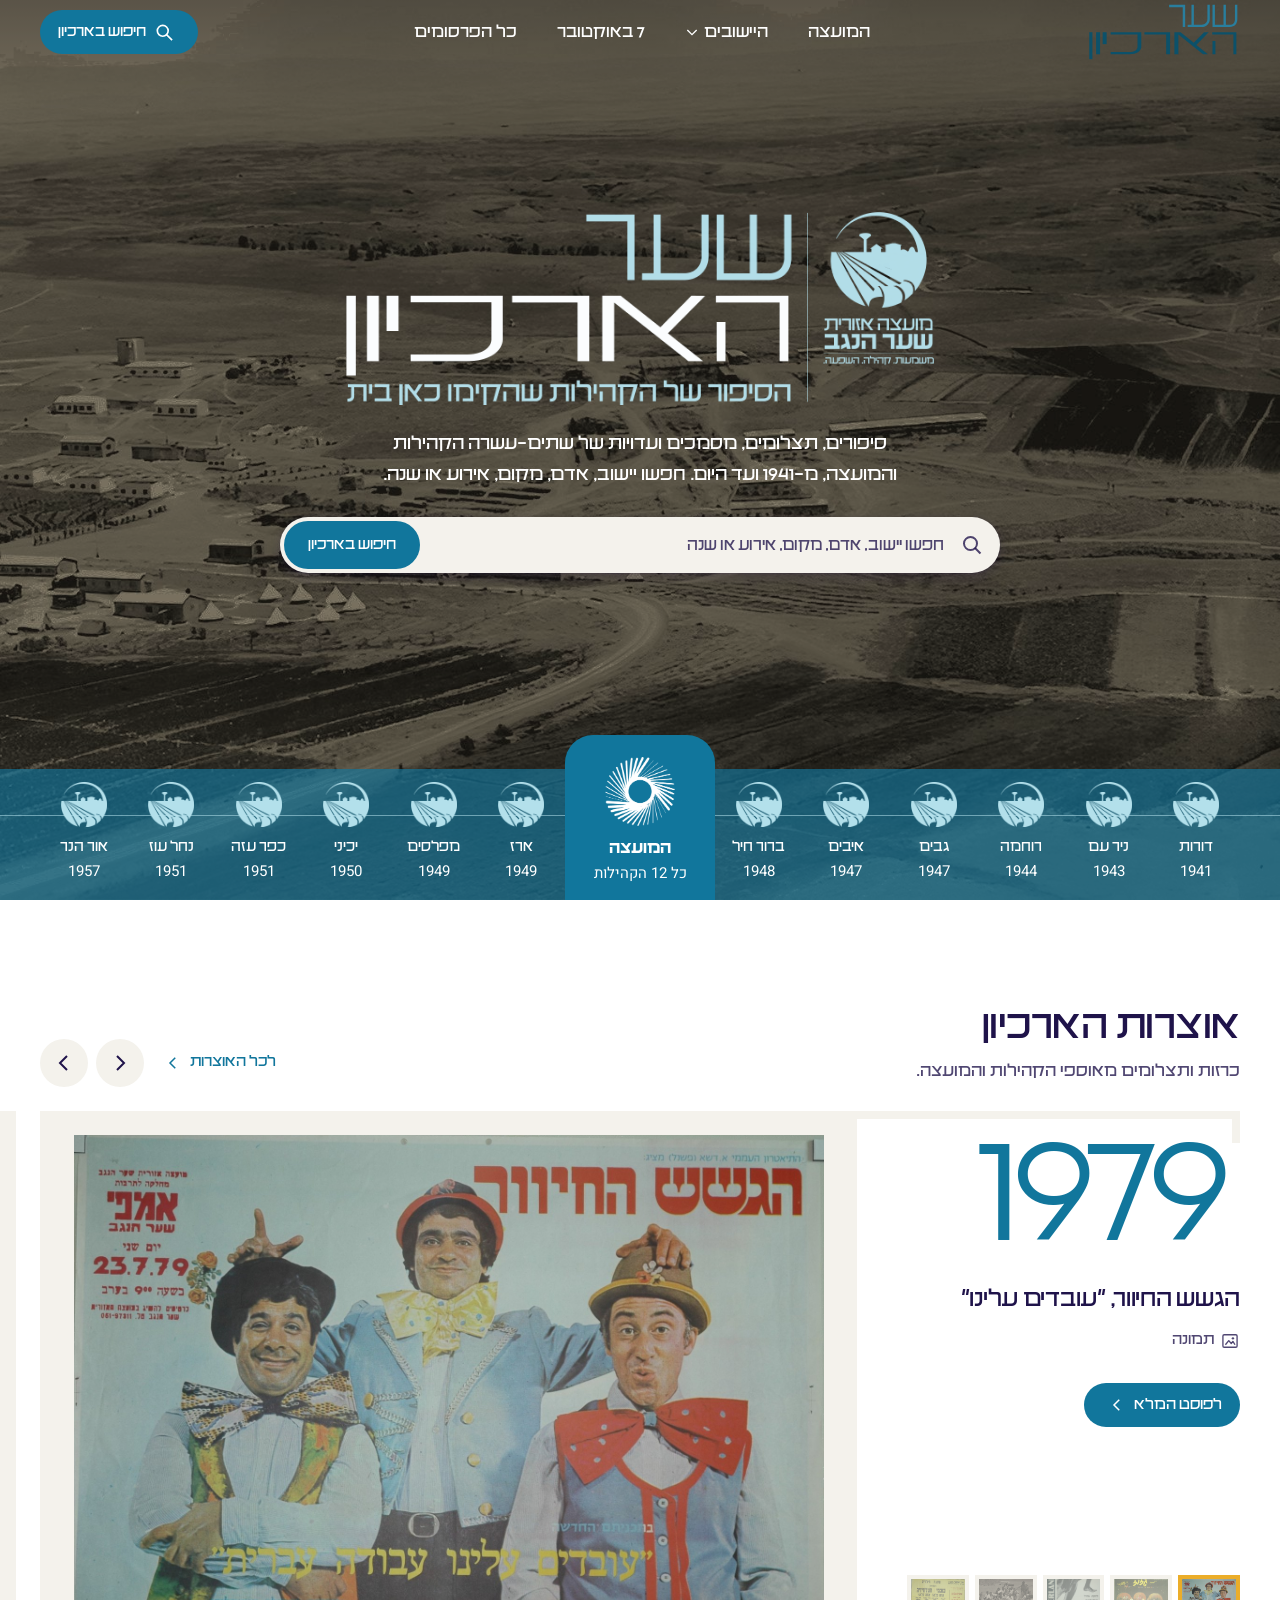
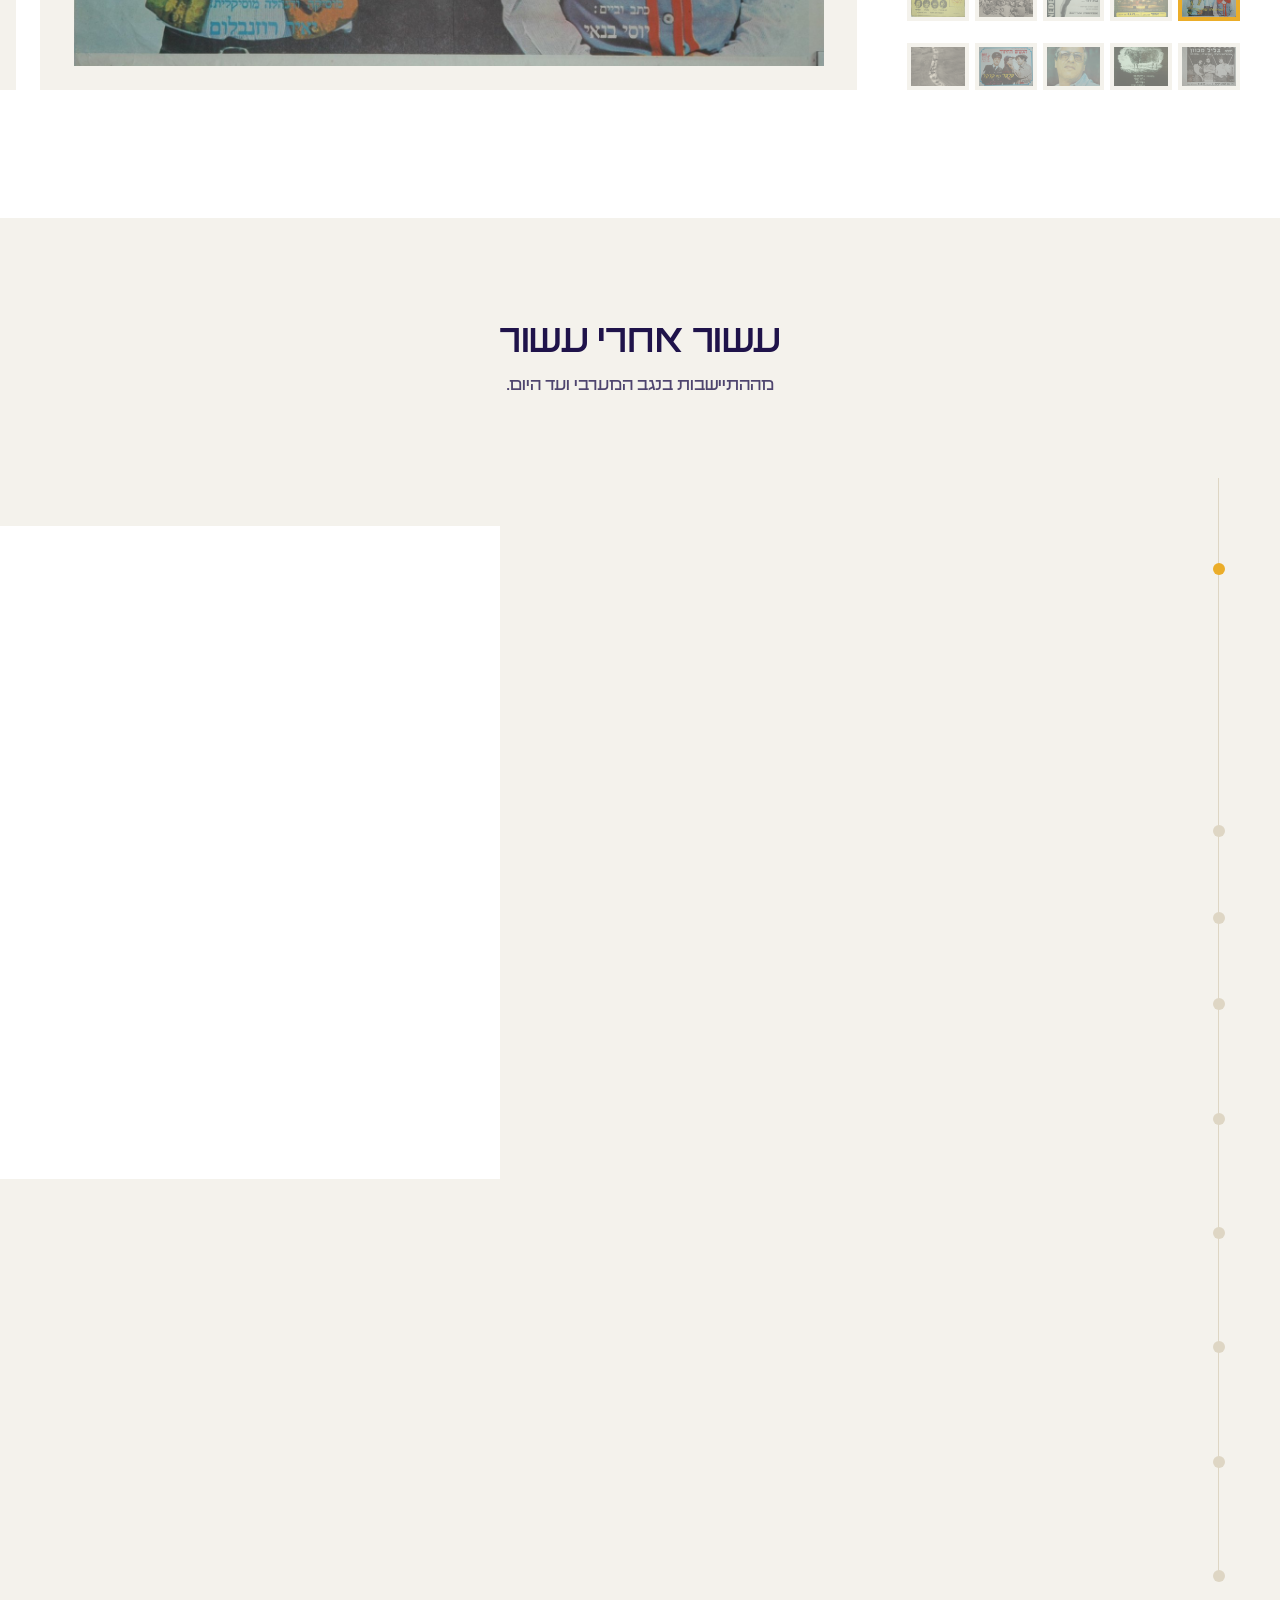
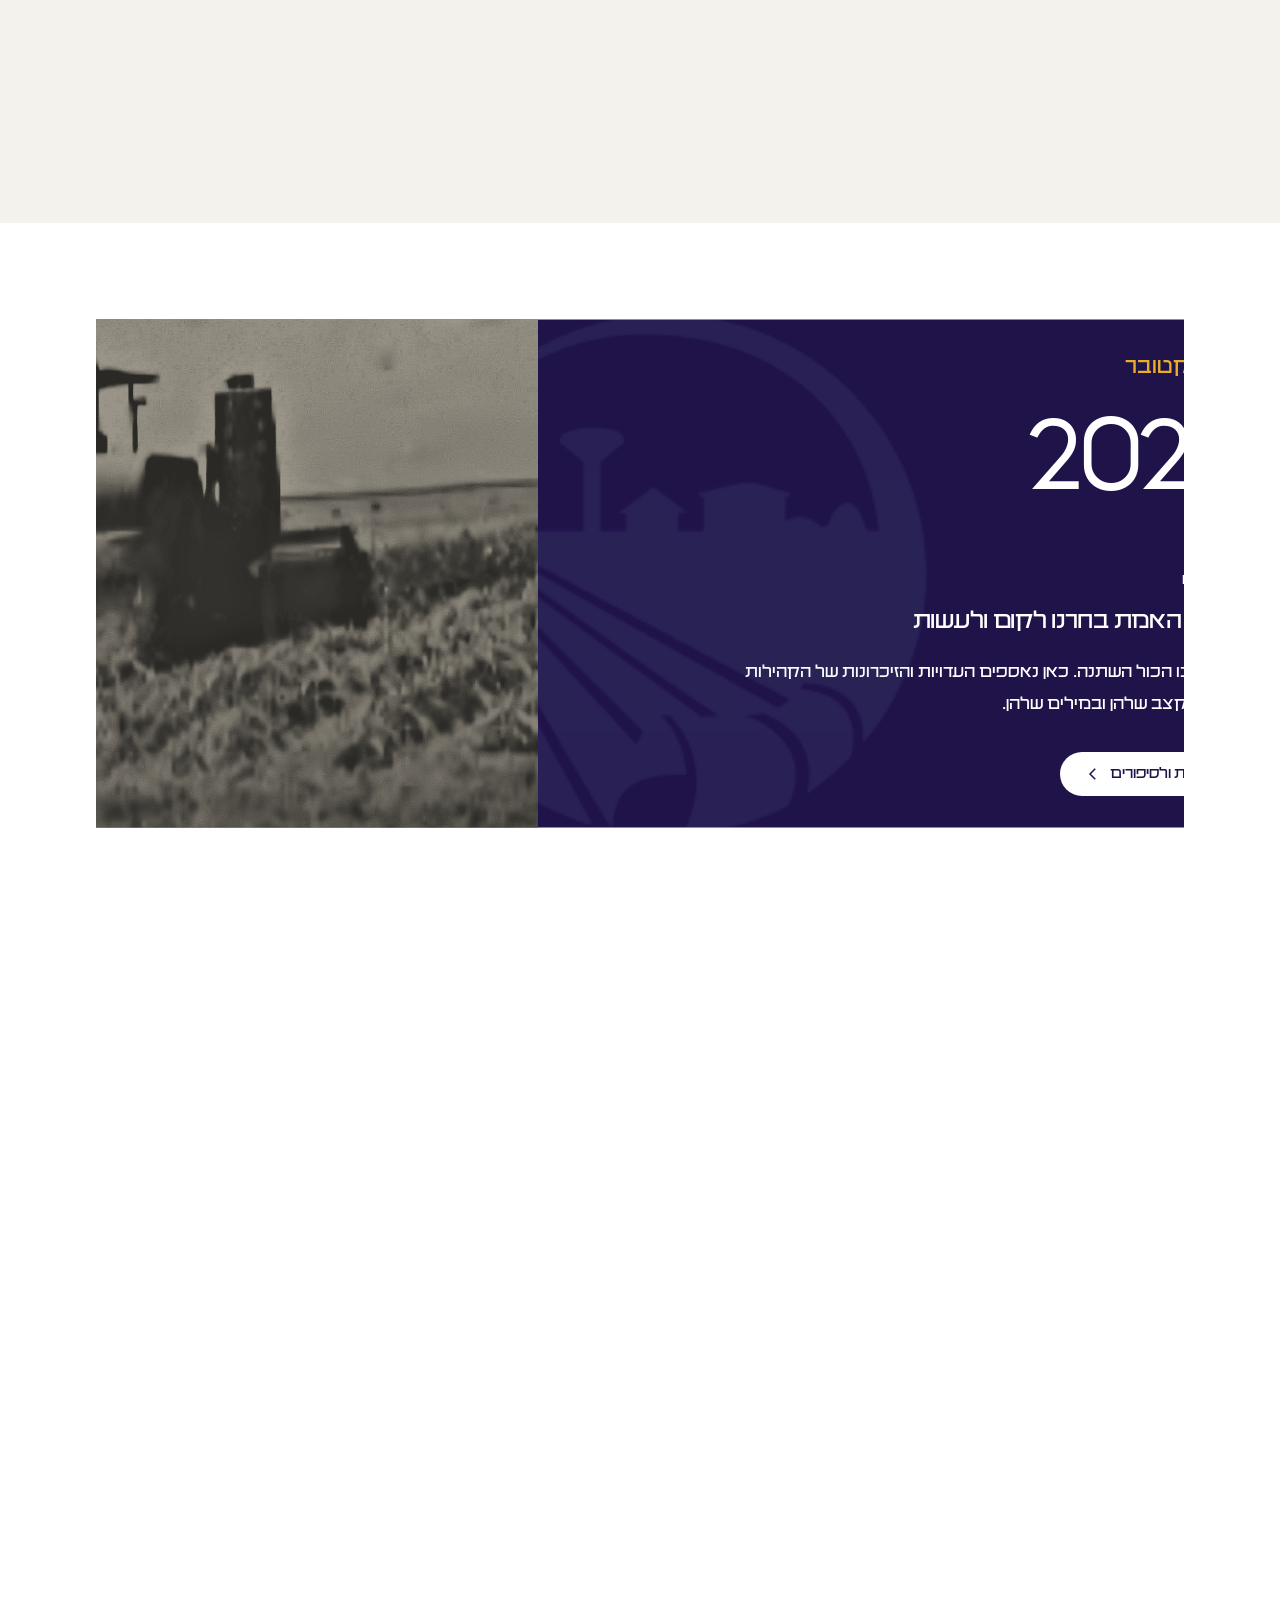
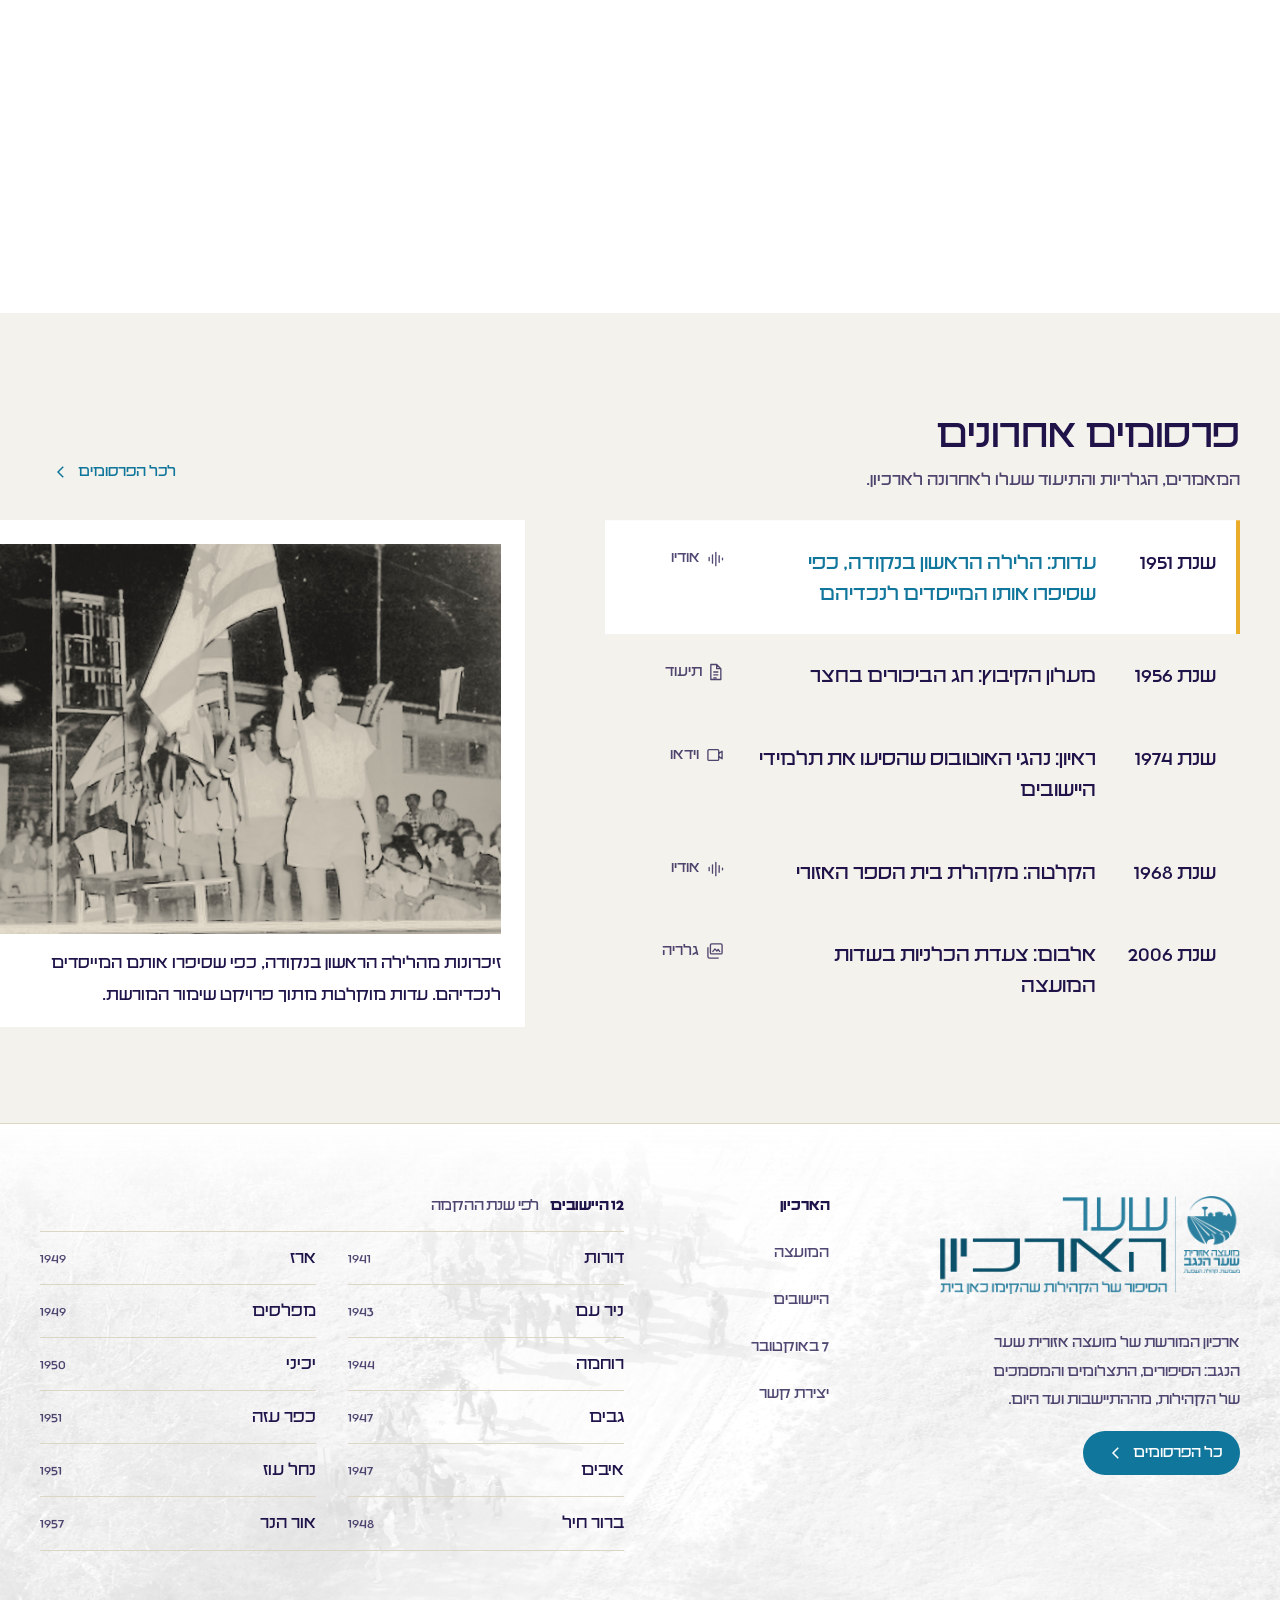
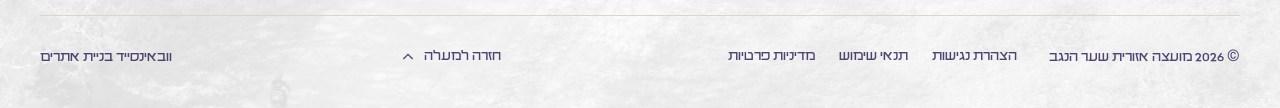
==== commit daa0f6ae: "עדכון: ארכיון, כתבה, מפת אתר וסקיצות 2 ו-3 מסומנות" ====
--- a/1st/index.html
+++ b/1st/index.html
@@ -2,6 +2,7 @@
 <html lang="he" dir="rtl">
 <head>
 <meta charset="utf-8">
+<meta name="robots" content="noindex, nofollow">
 <meta name="viewport" content="width=device-width, initial-scale=1">
 <title>שער הארכיון · הסיפור של הקהילות שהקימו כאן בית (סקיצה 1)</title>
 <meta name="description" content="ארכיון המורשת של מועצה אזורית שער הנגב: סיפורים, תצלומים ומסמכים של הקהילות, לפי מקום ולפי זמן.">
@@ -18,7 +19,7 @@
 <!-- סימון JS מיידי (בלי טעינת קובץ): מאפשר לרגע ההירו להתחיל מהצביעה הראשונה -->
 <script>document.documentElement.classList.add('js', 'im-js');</script>
 <script defer src="assets/motion.js?v=44b"></script>
-<script defer src="assets/app.js?v=44zt"></script>
+<script defer src="assets/app.js?v=44zzb"></script>
 </head>
 <body>
 <a class="skip-link" href="#main">דילוג לתוכן</a>
@@ -41,25 +42,34 @@
 
 <!-- 1. כותרת עליונה: נייר כברירת מחדל; שקופה רק כש-JS מאשר שהיא מעל ההירו (.is-over) -->
 <header class="site-header is-over is-top" id="siteHeader">
-  <a class="site-header__logo" href="/" aria-label="שער הארכיון, לעמוד הבית">
+  <a class="site-header__logo" href="index.html" aria-label="שער הארכיון, לעמוד הבית">
     <img src="assets/img/logo-wordmark-title.svg" width="346" height="132" alt="">
   </a>
   <nav aria-label="ניווט ראשי" id="siteNav">
     <ul>
-      <li><a href="/community/council/">המועצה</a></li>
-      <li><a href="/community/">היישובים</a></li>
-      <li><a href="/topic/october-7/">7 באוקטובר</a></li>
-      <li><a href="/?s=">כל הפרסומים</a></li>
+      <li><a href="../archive-page-v1/index.html?type=council">המועצה</a></li>
+      <li><a href="../archive-page-v1/index.html?type=all" data-nav="places">היישובים</a></li>
+      <li><a href="../archive-page-v1/index.html?type=tag">7 באוקטובר</a></li>
+      <li><a href="../archive-page-v1/index.html?type=all">כל הפרסומים</a></li>
     </ul>
   </nav>
-  <a class="btn btn--search" href="/?s=">
-    <svg class="icon" aria-hidden="true"><use href="#i-search"/></svg><span class="btn__label">חיפוש בארכיון</span>
+  <a class="btn btn--search" href="#hero">
+    <svg class="icon" aria-hidden="true"><use href="#i-search"/></svg><span class="btn__label">חיפוש<span class="btn__more"> בארכיון</span></span>
   </a>
   <!-- v44: מובייל/טאבלט — כפתור תפריט (Material icon button) שפותח את אותו ניווט כגיליון מתחת לכותרת -->
-  <button class="site-header__menu" type="button" aria-expanded="false" aria-controls="siteNav" aria-label="תפריט">
+  <button class="site-header__menu" type="button" aria-expanded="false" aria-controls="drawer" aria-label="תפריט">
     <svg class="icon i-open" aria-hidden="true"><use href="#i-menu"/></svg><svg class="icon i-close" aria-hidden="true"><use href="#i-close"/></svg>
   </button>
 </header>
+
+<!-- 2.11 (אורי): מגירת ניווט בטאבלט/מובייל בנוסח סקיצה 2 (Material 3 navigation drawer) -->
+<div class="drawer" id="drawer" aria-hidden="true">
+  <div class="drawer__scrim" data-close></div>
+  <nav class="drawer__panel" aria-label="תפריט">
+    <div class="drawer__head"><button class="drawer__close" type="button" aria-label="סגירת התפריט" data-close><svg class="icon" aria-hidden="true"><use href="#i-close"/></svg></button><img src="assets/img/logo-wordmark-title.svg" alt="שער הארכיון"></div>
+    <a href="index.html" aria-current="page">דף הבית</a><a href="../archive-page-v1/index.html?type=council">המועצה</a><a href="../archive-page-v1/index.html?type=all">היישובים</a><a href="../archive-page-v1/index.html?type=tag">7 באוקטובר</a><a href="../archive-page-v1/index.html?type=all">כל הפרסומים</a><hr><span class="drawer__label" aria-hidden="true">היישובים</span><a href="../archive-page-v1/index.html?type=all&amp;place=dorot">דורות</a><a href="../archive-page-v1/index.html?type=all&amp;place=nir-am">ניר עם</a><a href="../archive-page-v1/index.html?type=all&amp;place=ruhama">רוחמה</a><a href="../archive-page-v1/index.html?type=all&amp;place=gvim">גבים</a><a href="../archive-page-v1/index.html?type=all&amp;place=ivim">איבים</a><a href="../archive-page-v1/index.html?type=all&amp;place=bror-hayil">ברור חיל</a><a href="../archive-page-v1/index.html?type=all&amp;place=erez">ארז</a><a href="../archive-page-v1/index.html?type=all&amp;place=mefalsim">מפלסים</a><a href="../archive-page-v1/index.html?type=all&amp;place=yachini">יכיני</a><a href="../archive-page-v1/index.html?type=all&amp;place=kfar-aza">כפר עזה</a><a href="../archive-page-v1/index.html?type=all&amp;place=nahal-oz">נחל עוז</a><a href="../archive-page-v1/index.html?type=all&amp;place=or-haner">אור הנר</a>
+  </nav>
+</div>
 
 <main id="main" tabindex="-1">
 
@@ -90,7 +100,7 @@
       <p class="search__empty" id="qEmpty" hidden></p>
       <p class="visually-hidden" id="qStatus" role="status" aria-live="polite"></p>
       <p class="visually-hidden" id="qHint"></p>
-      <p class="search__examples"><span>למשל:</span><a href="/topic/1950s/"><svg class="icon" aria-hidden="true"><use href="#i-search"></use></svg>1950</a><a href="/shaar-hanegev-factories/"><svg class="icon" aria-hidden="true"><use href="#i-search"></use></svg>מפעלי שער הנגב</a><a href="/topic/october-7/"><svg class="icon" aria-hidden="true"><use href="#i-search"></use></svg>7 באוקטובר</a></p>
+      <p class="search__examples"><span>למשל:</span><a href="../archive-page-v1/index.html?type=all&amp;decade=1950"><svg class="icon" aria-hidden="true"><use href="#i-search"></use></svg>1950</a><a href="/shaar-hanegev-factories/"><svg class="icon" aria-hidden="true"><use href="#i-search"></use></svg>מפעלי שער הנגב</a><a href="../archive-page-v1/index.html?type=tag"><svg class="icon" aria-hidden="true"><use href="#i-search"></use></svg>7 באוקטובר</a></p>
     </form>
   </div>
 
@@ -99,19 +109,19 @@
     <div class="places__band" aria-hidden="true"></div>
     <div class="places__axis" aria-hidden="true"></div>
     <ol>
-      <li class="place"><a href="/community/dorot/"><span class="emblem" aria-hidden="true"></span><span class="name">דורות</span><span class="year">1941</span></a></li>
-      <li class="place"><a href="/community/nir-am/"><span class="emblem" aria-hidden="true"></span><span class="name">ניר עם</span><span class="year">1943</span></a></li>
-      <li class="place"><a href="/community/ruhama/"><span class="emblem" aria-hidden="true"></span><span class="name">רוחמה</span><span class="year">1944</span></a></li>
-      <li class="place"><a href="/community/gvim/"><span class="emblem" aria-hidden="true"></span><span class="name">גבים</span><span class="year">1947</span></a></li>
-      <li class="place"><a href="/community/ivim/"><span class="emblem" aria-hidden="true"></span><span class="name">איבים</span><span class="year">1947</span></a></li>
-      <li class="place"><a href="/community/bror-hayil/"><span class="emblem" aria-hidden="true"></span><span class="name">ברור חיל</span><span class="year">1948</span></a></li>
-      <li class="place place--council"><a href="/community/council/"><span class="sun" aria-hidden="true"></span><span class="name">המועצה</span><span class="year">כל 12 הקהילות</span></a></li>
-      <li class="place"><a href="/community/erez/"><span class="emblem" aria-hidden="true"></span><span class="name">ארז</span><span class="year">1949</span></a></li>
-      <li class="place"><a href="/community/mefalsim/"><span class="emblem" aria-hidden="true"></span><span class="name">מפלסים</span><span class="year">1949</span></a></li>
-      <li class="place"><a href="/community/yachini/"><span class="emblem" aria-hidden="true"></span><span class="name">יכיני</span><span class="year">1950</span></a></li>
-      <li class="place"><a href="/community/kfar-aza/"><span class="emblem" aria-hidden="true"></span><span class="name">כפר עזה</span><span class="year">1951</span></a></li>
-      <li class="place"><a href="/community/nahal-oz/"><span class="emblem" aria-hidden="true"></span><span class="name">נחל עוז</span><span class="year">1951</span></a></li>
-      <li class="place"><a href="/community/or-haner/"><span class="emblem" aria-hidden="true"></span><span class="name">אור הנר</span><span class="year">1957</span></a></li>
+      <li class="place"><a href="../archive-page-v1/index.html?type=all&amp;place=dorot"><span class="emblem" aria-hidden="true"></span><span class="name">דורות</span><span class="year">1941</span></a></li>
+      <li class="place"><a href="../archive-page-v1/index.html?type=all&amp;place=nir-am"><span class="emblem" aria-hidden="true"></span><span class="name">ניר עם</span><span class="year">1943</span></a></li>
+      <li class="place"><a href="../archive-page-v1/index.html?type=all&amp;place=ruhama"><span class="emblem" aria-hidden="true"></span><span class="name">רוחמה</span><span class="year">1944</span></a></li>
+      <li class="place"><a href="../archive-page-v1/index.html?type=all&amp;place=gvim"><span class="emblem" aria-hidden="true"></span><span class="name">גבים</span><span class="year">1947</span></a></li>
+      <li class="place"><a href="../archive-page-v1/index.html?type=all&amp;place=ivim"><span class="emblem" aria-hidden="true"></span><span class="name">איבים</span><span class="year">1947</span></a></li>
+      <li class="place"><a href="../archive-page-v1/index.html?type=all&amp;place=bror-hayil"><span class="emblem" aria-hidden="true"></span><span class="name">ברור חיל</span><span class="year">1948</span></a></li>
+      <li class="place place--council"><a href="../archive-page-v1/index.html?type=council"><span class="sun" aria-hidden="true"></span><span class="name">המועצה</span><span class="year">כל 12 הקהילות</span></a></li>
+      <li class="place"><a href="../archive-page-v1/index.html?type=all&amp;place=erez"><span class="emblem" aria-hidden="true"></span><span class="name">ארז</span><span class="year">1949</span></a></li>
+      <li class="place"><a href="../archive-page-v1/index.html?type=all&amp;place=mefalsim"><span class="emblem" aria-hidden="true"></span><span class="name">מפלסים</span><span class="year">1949</span></a></li>
+      <li class="place"><a href="../archive-page-v1/index.html?type=all&amp;place=yachini"><span class="emblem" aria-hidden="true"></span><span class="name">יכיני</span><span class="year">1950</span></a></li>
+      <li class="place"><a href="../archive-page-v1/index.html?type=all&amp;place=kfar-aza"><span class="emblem" aria-hidden="true"></span><span class="name">כפר עזה</span><span class="year">1951</span></a></li>
+      <li class="place"><a href="../archive-page-v1/index.html?type=all&amp;place=nahal-oz"><span class="emblem" aria-hidden="true"></span><span class="name">נחל עוז</span><span class="year">1951</span></a></li>
+      <li class="place"><a href="../archive-page-v1/index.html?type=all&amp;place=or-haner"><span class="emblem" aria-hidden="true"></span><span class="name">אור הנר</span><span class="year">1957</span></a></li>
     </ol>
   </nav>
 </section>
@@ -138,7 +148,7 @@
       <p class="treasure__year" id="trYear">1979</p>
       <h3 class="treasure__title" id="trTitle">הגשש החיוור, ״עובדים עלינו״</h3>
       <p class="treasure__place" id="trPlace"><svg class="icon" aria-hidden="true"><use href="#f-image"/></svg><span>תמונה</span></p>
-      <a class="link-arrow treasure__link" id="trLink" href="/poster-hagashash-1979/">לפוסט המלא<svg class="icon" aria-hidden="true"><use href="#i-next"/></svg></a>
+      <a class="link-arrow treasure__link" id="trLink" href="../archive-page-v1/article.html">לפוסט המלא<svg class="icon" aria-hidden="true"><use href="#i-next"/></svg></a>
       <!-- דף מגע (v3): app.js בונה מ-#trData כפתור לכל אוצר. בלי JS נשארת הרשימה למטה -->
       <ul class="treasure__sheet" id="trSheet" aria-label="בחירת אוצר" hidden></ul>
     </div>
@@ -152,16 +162,16 @@
     <h3>עוד מאוצרות הארכיון</h3>
     <!-- שנים עם data-year-demo: לדמו בלבד (שנה שונה לכל פריט), לא השנה האמיתית של הכרזה -->
     <ol id="trData">
-      <li><a data-format="image" data-format-demo="true" href="/poster-hagashash-1979/" data-kind="poster" data-img="poster-hagashash-avoda-ivrit-1979.jpg" data-year="1979" data-title="הגשש החיוור, ״עובדים עלינו״" data-place="אמפי שער הנגב" data-alt="כרזה: הגשש החיוור, עובדים עלינו, אמפי שער הנגב, 1979">הגשש החיוור · אמפי שער הנגב · 1979</a></li>
-      <li><a data-format="video" data-format-demo="true" href="/poster-gazoz-1979/" data-kind="poster" data-img="poster-gazoz-1979.jpg" data-year="1978" data-year-demo="true" data-title="להקת גזוז, אמפי שער הנגב" data-place="אמפי שער הנגב" data-alt="כרזה: להקת גזוז, אמפי שער הנגב, 1978">להקת גזוז · אמפי שער הנגב · 1978</a></li>
-      <li><a data-format="gallery" data-format-demo="true" href="/poster-batdor-1980/" data-kind="poster" data-img="poster-batdor-1980.jpg" data-year="1980" data-title="להקת מחול בת-דור" data-place="אמפיתיאטרון שער הנגב" data-alt="כרזה: להקת מחול בת-דור, אמפיתיאטרון שער הנגב, 1980">להקת מחול בת-דור · אמפיתיאטרון שער הנגב · 1980</a></li>
-      <li><a data-format="standard" data-format-demo="true" href="/gvim-gathering-1947/" data-img="gvim-1947-1-hero.jpg" data-year="1947" data-title="אסיפה בחצר בגבים" data-place="גבים" data-alt="קבוצה גדולה יושבת במעגל בחצר, גבים, 1947">אסיפה בחצר · גבים · 1947</a></li>
-      <li><a data-format="audio" data-format-demo="true" href="/poster-tv-stars-1977/" data-kind="poster" data-img="poster-tv-stars-1977.jpg" data-year="1977" data-title="כוכבי הטלוויזיה, הצגה לילדים" data-place="אמפיתיאטרון שער הנגב" data-alt="כרזה: כוכבי הטלוויזיה, הצגה לילדים, אמפיתיאטרון שער הנגב, 1977">כוכבי הטלוויזיה · אמפיתיאטרון שער הנגב · 1977</a></li>
-      <li><a data-format="quote" data-format-demo="true" href="/poster-tzlil-mechuvan-1979/" data-kind="poster" data-img="poster-tzlil-mechuvan-1979.jpg" data-year="1976" data-year-demo="true" data-title="להקת צליל מכוון" data-place="אולם קיבוץ דורות" data-alt="כרזה: להקת צליל מכוון, אולם קיבוץ דורות, 1976">להקת צליל מכוון · אולם קיבוץ דורות · 1976</a></li>
-      <li><a data-format="link" data-format-demo="true" href="/poster-sixteenth-sheep-1980/" data-kind="poster" data-img="poster-sixteenth-sheep-1980.jpg" data-year="1982" data-year-demo="true" data-title="הכבש השישה-עשר, יהונתן גפן" data-place="אמפי שער הנגב" data-alt="כרזה: הכבש השישה-עשר, יהונתן גפן, אמפי שער הנגב, 1982">הכבש השישה-עשר · אמפי שער הנגב · 1982</a></li>
-      <li><a data-format="image" data-format-demo="true" href="/poster-yossi-banai-1981/" data-kind="poster" data-img="poster-yossi-banai-1981.jpg" data-year="1981" data-title="יוסי בנאי, ״אני וסימון ומואיז הקטן״" data-place="אמפיתיאטרון שער הנגב" data-alt="כרזה: יוסי בנאי, אני וסימון ומואיז הקטן, אמפיתיאטרון שער הנגב, 1981">יוסי בנאי · אמפיתיאטרון שער הנגב · 1981</a></li>
-      <li><a data-format="video" data-format-demo="true" href="/poster-hagashash-kreker-1981/" data-kind="poster" data-img="poster-hagashash-kreker-1981.jpg" data-year="1983" data-year-demo="true" data-title="הגשש החיוור, ״קרקר נגד קרקר״" data-place="אולם דורות" data-alt="כרזה: הגשש החיוור, קרקר נגד קרקר, אולם דורות, 1983">הגשש החיוור · אולם דורות · 1983</a></li>
-      <li><a data-format="gallery" href="/anemone-march-2006/" data-img="anemone-march-2006-037.jpg" data-year="2006" data-title="צעדת הכלניות, צילום ג׳ימי קדושים" data-place="" data-alt="צעדת הכלניות, 2006">צעדת הכלניות · 2006</a></li>
+      <li><a data-format="image" data-format-demo="true" href="../archive-page-v1/article.html" data-kind="poster" data-img="poster-hagashash-avoda-ivrit-1979.jpg" data-year="1979" data-title="הגשש החיוור, ״עובדים עלינו״" data-place="אמפי שער הנגב" data-alt="כרזה: הגשש החיוור, עובדים עלינו, אמפי שער הנגב, 1979">הגשש החיוור · אמפי שער הנגב · 1979</a></li>
+      <li><a data-format="video" data-format-demo="true" href="../archive-page-v1/article.html" data-kind="poster" data-img="poster-gazoz-1979.jpg" data-year="1978" data-year-demo="true" data-title="להקת גזוז, אמפי שער הנגב" data-place="אמפי שער הנגב" data-alt="כרזה: להקת גזוז, אמפי שער הנגב, 1978">להקת גזוז · אמפי שער הנגב · 1978</a></li>
+      <li><a data-format="gallery" data-format-demo="true" href="../archive-page-v1/article.html" data-kind="poster" data-img="poster-batdor-1980.jpg" data-year="1980" data-title="להקת מחול בת-דור" data-place="אמפיתיאטרון שער הנגב" data-alt="כרזה: להקת מחול בת-דור, אמפיתיאטרון שער הנגב, 1980">להקת מחול בת-דור · אמפיתיאטרון שער הנגב · 1980</a></li>
+      <li><a data-format="standard" data-format-demo="true" href="../archive-page-v1/article.html" data-img="gvim-1947-1-hero.jpg" data-year="1947" data-title="אסיפה בחצר בגבים" data-place="גבים" data-alt="קבוצה גדולה יושבת במעגל בחצר, גבים, 1947">אסיפה בחצר · גבים · 1947</a></li>
+      <li><a data-format="audio" data-format-demo="true" href="../archive-page-v1/article.html" data-kind="poster" data-img="poster-tv-stars-1977.jpg" data-year="1977" data-title="כוכבי הטלוויזיה, הצגה לילדים" data-place="אמפיתיאטרון שער הנגב" data-alt="כרזה: כוכבי הטלוויזיה, הצגה לילדים, אמפיתיאטרון שער הנגב, 1977">כוכבי הטלוויזיה · אמפיתיאטרון שער הנגב · 1977</a></li>
+      <li><a data-format="quote" data-format-demo="true" href="../archive-page-v1/article.html" data-kind="poster" data-img="poster-tzlil-mechuvan-1979.jpg" data-year="1976" data-year-demo="true" data-title="להקת צליל מכוון" data-place="אולם קיבוץ דורות" data-alt="כרזה: להקת צליל מכוון, אולם קיבוץ דורות, 1976">להקת צליל מכוון · אולם קיבוץ דורות · 1976</a></li>
+      <li><a data-format="link" data-format-demo="true" href="../archive-page-v1/article.html" data-kind="poster" data-img="poster-sixteenth-sheep-1980.jpg" data-year="1982" data-year-demo="true" data-title="הכבש השישה-עשר, יהונתן גפן" data-place="אמפי שער הנגב" data-alt="כרזה: הכבש השישה-עשר, יהונתן גפן, אמפי שער הנגב, 1982">הכבש השישה-עשר · אמפי שער הנגב · 1982</a></li>
+      <li><a data-format="image" data-format-demo="true" href="../archive-page-v1/article.html" data-kind="poster" data-img="poster-yossi-banai-1981.jpg" data-year="1981" data-title="יוסי בנאי, ״אני וסימון ומואיז הקטן״" data-place="אמפיתיאטרון שער הנגב" data-alt="כרזה: יוסי בנאי, אני וסימון ומואיז הקטן, אמפיתיאטרון שער הנגב, 1981">יוסי בנאי · אמפיתיאטרון שער הנגב · 1981</a></li>
+      <li><a data-format="video" data-format-demo="true" href="../archive-page-v1/article.html" data-kind="poster" data-img="poster-hagashash-kreker-1981.jpg" data-year="1983" data-year-demo="true" data-title="הגשש החיוור, ״קרקר נגד קרקר״" data-place="אולם דורות" data-alt="כרזה: הגשש החיוור, קרקר נגד קרקר, אולם דורות, 1983">הגשש החיוור · אולם דורות · 1983</a></li>
+      <li><a data-format="gallery" href="../archive-page-v1/article.html" data-img="anemone-march-2006-037.jpg" data-year="2006" data-title="צעדת הכלניות, צילום ג׳ימי קדושים" data-place="" data-alt="צעדת הכלניות, 2006">צעדת הכלניות · 2006</a></li>
     </ol>
   </div>
 </section>
@@ -173,85 +183,85 @@
       <h2 id="tl-h">עשור אחרי עשור</h2>
       <p>מההתיישבות בנגב המערבי ועד היום.</p>
     </div>
-    <a class="link-arrow" href="/?s=">לכל הפרסומים<svg class="icon" aria-hidden="true"><use href="#i-next"/></svg></a>
+    <a class="link-arrow" href="../archive-page-v1/index.html?type=all">לכל הפרסומים<svg class="icon" aria-hidden="true"><use href="#i-next"/></svg></a>
   </div>
   <nav class="decades-nav" aria-label="עשורים">
   <!-- v38: לשוניות עשורים בסגנון Material 3 על קו שיער רציף (הציר). הנבחר: סמן זהב אחד שנע לאורך הקו -->
   <div class="decades" id="decades">
-    <a class="decade" href="/topic/1940s/" data-decade="1940"><span class="visually-hidden">שנות ה-</span><span class="decade__y">1940</span></a>
-    <a class="decade" href="/topic/1950s/" data-decade="1950" aria-current="true"><span class="visually-hidden">שנות ה-</span><span class="decade__y">1950</span></a>
-    <a class="decade" href="/topic/1960s/" data-decade="1960"><span class="visually-hidden">שנות ה-</span><span class="decade__y">1960</span></a>
-    <a class="decade" href="/topic/1970s/" data-decade="1970"><span class="visually-hidden">שנות ה-</span><span class="decade__y">1970</span></a>
-    <a class="decade" href="/topic/1980s/" data-decade="1980"><span class="visually-hidden">שנות ה-</span><span class="decade__y">1980</span></a>
-    <a class="decade" href="/topic/1990s/" data-decade="1990"><span class="visually-hidden">שנות ה-</span><span class="decade__y">1990</span></a>
-    <a class="decade" href="/topic/2000s/" data-decade="2000"><span class="visually-hidden">שנות ה-</span><span class="decade__y">2000</span></a>
-    <a class="decade" href="/topic/2010s/" data-decade="2010"><span class="visually-hidden">שנות ה-</span><span class="decade__y">2010</span></a>
-    <a class="decade" href="/topic/2020s/" data-decade="2020"><span class="visually-hidden">שנות ה-</span><span class="decade__y">2020</span></a>
+    <a class="decade" href="../archive-page-v1/index.html?type=all&amp;decade=1940" data-decade="1940" aria-current="true"><span class="visually-hidden">שנות ה-</span><span class="decade__y">1940</span></a>
+    <a class="decade" href="../archive-page-v1/index.html?type=all&amp;decade=1950" data-decade="1950"><span class="visually-hidden">שנות ה-</span><span class="decade__y">1950</span></a>
+    <a class="decade" href="../archive-page-v1/index.html?type=all&amp;decade=1960" data-decade="1960"><span class="visually-hidden">שנות ה-</span><span class="decade__y">1960</span></a>
+    <a class="decade" href="../archive-page-v1/index.html?type=all&amp;decade=1970" data-decade="1970"><span class="visually-hidden">שנות ה-</span><span class="decade__y">1970</span></a>
+    <a class="decade" href="../archive-page-v1/index.html?type=all&amp;decade=1980" data-decade="1980"><span class="visually-hidden">שנות ה-</span><span class="decade__y">1980</span></a>
+    <a class="decade" href="../archive-page-v1/index.html?type=all&amp;decade=1990" data-decade="1990"><span class="visually-hidden">שנות ה-</span><span class="decade__y">1990</span></a>
+    <a class="decade" href="../archive-page-v1/index.html?type=all&amp;decade=2000" data-decade="2000"><span class="visually-hidden">שנות ה-</span><span class="decade__y">2000</span></a>
+    <a class="decade" href="../archive-page-v1/index.html?type=all&amp;decade=2010" data-decade="2010"><span class="visually-hidden">שנות ה-</span><span class="decade__y">2010</span></a>
+    <a class="decade" href="../archive-page-v1/index.html?type=all&amp;decade=2020" data-decade="2020"><span class="visually-hidden">שנות ה-</span><span class="decade__y">2020</span></a>
   </div>
   </nav>
   <p class="visually-hidden" aria-live="polite" id="tlStatus"></p>
   <div class="tl-body">
     <div class="tl-panels" id="tlPanels">
-    <div class="tl-panel" id="panel-1940" data-decade="1940" data-all="/topic/1940s/" hidden>
+    <div class="tl-panel" id="panel-1940" data-decade="1940" data-all="../archive-page-v1/index.html?type=all&amp;decade=1940" data-active="true">
       <ol class="tl-list">
         <!-- כותרות גבים ויכיני = טקסט הדגמה מומצא (אורי: "את יכולה להמציא"); השאר מתועדות -->
         <!-- הדגמה: פוסטי תיעוד ליישובים (data-demo) במקום "הוקמו בעשור הזה"; השנים = שנות ההקמה האמיתיות -->
         <li class="tl-item" data-img="ruhama-1940-1.jpg">
           <h3 class="tl-item__head"><span class="tl-item__row"><span class="tl-item__year">1941</span><span class="tl-item__title">הקמת יישובי האזור וההתיישבות בנגב המערבי</span><span class="tl-item__type"><svg class="icon" aria-hidden="true"><use href="#f-standard"/></svg>תיעוד</span></span></h3>
-          <div class="tl-item__body" id="tli-1940-0"><p>הפרק המקדים להקמת המועצה. בתקופה זו הוקמו והתבססו יישובים שהפכו בהמשך לליבת שער הנגב, ובהם דורות, ניר עם, רוחמה, גבים, ברור חיל, מפלסים, ארז, יכיני, כפר עזה ונחל עוז.</p><a class="btn" href="/western-negev-settlement/">להמשך קריאה<svg class="icon" aria-hidden="true"><use href="#i-next"/></svg></a></div>
+          <div class="tl-item__body" id="tli-1940-0"><p>הפרק המקדים להקמת המועצה. בתקופה זו הוקמו והתבססו יישובים שהפכו בהמשך לליבת שער הנגב, ובהם דורות, ניר עם, רוחמה, גבים, ברור חיל, מפלסים, ארז, יכיני, כפר עזה ונחל עוז.</p><a class="btn" href="../archive-page-v1/article.html">להמשך קריאה<svg class="icon" aria-hidden="true"><use href="#i-next"/></svg></a></div>
         </li>
         <li class="tl-item" data-img="dorot-1941-1.jpg" data-demo="true">
           <h3 class="tl-item__head"><span class="tl-item__row"><span class="tl-item__year">1941</span><span class="tl-item__title">הקמת דורות בחנוכה תש״ב</span><span class="tl-item__type"><svg class="icon" aria-hidden="true"><use href="#f-standard"/></svg>תיעוד</span></span></h3>
-          <div class="tl-item__body" id="tli-1940-1"><p>תיעוד ימי ההקמה של דורות: צילומים, מסמכים וזיכרונות של המייסדים מתוך אוסף הארכיון.</p><a class="btn" href="/community/dorot/">להמשך קריאה<svg class="icon" aria-hidden="true"><use href="#i-next"/></svg></a></div>
+          <div class="tl-item__body" id="tli-1940-1"><p>תיעוד ימי ההקמה של דורות: צילומים, מסמכים וזיכרונות של המייסדים מתוך אוסף הארכיון.</p><a class="btn" href="../archive-page-v1/index.html?type=all&amp;place=dorot">להמשך קריאה<svg class="icon" aria-hidden="true"><use href="#i-next"/></svg></a></div>
         </li>
         <li class="tl-item" data-img="niram-1949-1.jpg">
           <h3 class="tl-item__head"><span class="tl-item__row"><span class="tl-item__year">1943</span><span class="tl-item__title">הקמת ניר עם בט״ו בשבט תש״ג</span><span class="tl-item__type"><svg class="icon" aria-hidden="true"><use href="#f-gallery"/></svg>גלריה</span></span></h3>
-          <div class="tl-item__body" id="tli-1940-2"><p>ניר עם הוקם בט״ו בשבט ה׳תש״ג.</p><a class="btn" href="/community/nir-am/">להמשך קריאה<svg class="icon" aria-hidden="true"><use href="#i-next"/></svg></a></div>
+          <div class="tl-item__body" id="tli-1940-2"><p>ניר עם הוקם בט״ו בשבט ה׳תש״ג.</p><a class="btn" href="../archive-page-v1/index.html?type=all&amp;place=nir-am">להמשך קריאה<svg class="icon" aria-hidden="true"><use href="#i-next"/></svg></a></div>
         </li>
         <li class="tl-item" data-img="ruhama-1944-2.jpg">
           <h3 class="tl-item__head"><span class="tl-item__row"><span class="tl-item__year">1944</span><span class="tl-item__title">הקמת רוחמה, אחרי שני ניסיונות התיישבות קודמים</span><span class="tl-item__type"><svg class="icon" aria-hidden="true"><use href="#f-image"/></svg>תמונה</span></span></h3>
-          <div class="tl-item__body" id="tli-1940-3"><p>רוחמה נוסדה ב-1944.</p><a class="btn" href="/community/ruhama/">להמשך קריאה<svg class="icon" aria-hidden="true"><use href="#i-next"/></svg></a></div>
+          <div class="tl-item__body" id="tli-1940-3"><p>רוחמה נוסדה ב-1944.</p><a class="btn" href="../archive-page-v1/index.html?type=all&amp;place=ruhama">להמשך קריאה<svg class="icon" aria-hidden="true"><use href="#i-next"/></svg></a></div>
         </li>
         <li class="tl-item" data-img="gvim-1947-1.jpg">
           <h3 class="tl-item__head"><span class="tl-item__row"><span class="tl-item__year">1947</span><span class="tl-item__title">הקמת גבים: עשרה צריפים ומגדל מים אחד בלב השדות</span><span class="tl-item__type"><svg class="icon" aria-hidden="true"><use href="#f-quote"/></svg>ציטוט</span></span></h3>
-          <div class="tl-item__body" id="tli-1940-4"><p>גבים הוקם ב-28 באוגוסט 1947.</p><a class="btn" href="/community/gvim/">להמשך קריאה<svg class="icon" aria-hidden="true"><use href="#i-next"/></svg></a></div>
+          <div class="tl-item__body" id="tli-1940-4"><p>גבים הוקם ב-28 באוגוסט 1947.</p><a class="btn" href="../archive-page-v1/index.html?type=all&amp;place=gvim">להמשך קריאה<svg class="icon" aria-hidden="true"><use href="#i-next"/></svg></a></div>
         </li>
         <li class="tl-item" data-img="ivim-mirror-1.jpg" data-demo="true">
           <h3 class="tl-item__head"><span class="tl-item__row"><span class="tl-item__year">1947</span><span class="tl-item__title">חוות איבים: חווה חקלאית של איחוד הקבוצות והקיבוצים</span><span class="tl-item__type"><svg class="icon" aria-hidden="true"><use href="#f-standard"/></svg>תיעוד</span></span></h3>
-          <div class="tl-item__body" id="tli-1940-5"><p>תיעוד ימי ההקמה של איבים: צילומים, מסמכים וזיכרונות של המייסדים מתוך אוסף הארכיון.</p><a class="btn" href="/community/ivim/">להמשך קריאה<svg class="icon" aria-hidden="true"><use href="#i-next"/></svg></a></div>
+          <div class="tl-item__body" id="tli-1940-5"><p>תיעוד ימי ההקמה של איבים: צילומים, מסמכים וזיכרונות של המייסדים מתוך אוסף הארכיון.</p><a class="btn" href="../archive-page-v1/index.html?type=all&amp;place=ivim">להמשך קריאה<svg class="icon" aria-hidden="true"><use href="#i-next"/></svg></a></div>
         </li>
         <li class="tl-item" data-img="brorhayil-1953-1.jpg" data-demo="true">
           <h3 class="tl-item__head"><span class="tl-item__row"><span class="tl-item__year">1948</span><span class="tl-item__title">הקמת ברור חיל: העלייה למשלט במאי 1948</span><span class="tl-item__type"><svg class="icon" aria-hidden="true"><use href="#f-standard"/></svg>תיעוד</span></span></h3>
-          <div class="tl-item__body" id="tli-1940-6"><p>תיעוד ימי ההקמה של ברור חיל: צילומים, מסמכים וזיכרונות של המייסדים מתוך אוסף הארכיון.</p><a class="btn" href="/community/bror-hayil/">להמשך קריאה<svg class="icon" aria-hidden="true"><use href="#i-next"/></svg></a></div>
+          <div class="tl-item__body" id="tli-1940-6"><p>תיעוד ימי ההקמה של ברור חיל: צילומים, מסמכים וזיכרונות של המייסדים מתוך אוסף הארכיון.</p><a class="btn" href="../archive-page-v1/index.html?type=all&amp;place=bror-hayil">להמשך קריאה<svg class="icon" aria-hidden="true"><use href="#i-next"/></svg></a></div>
         </li>
         <li class="tl-item" data-img="erez-1950-1.jpg" data-demo="true">
           <h3 class="tl-item__head"><span class="tl-item__row"><span class="tl-item__year">1949</span><span class="tl-item__title">הקמת ארז: העלייה על הקרקע באוקטובר 1949</span><span class="tl-item__type"><svg class="icon" aria-hidden="true"><use href="#f-standard"/></svg>תיעוד</span></span></h3>
-          <div class="tl-item__body" id="tli-1940-7"><p>תיעוד ימי ההקמה של ארז: צילומים, מסמכים וזיכרונות של המייסדים מתוך אוסף הארכיון.</p><a class="btn" href="/community/erez/">להמשך קריאה<svg class="icon" aria-hidden="true"><use href="#i-next"/></svg></a></div>
+          <div class="tl-item__body" id="tli-1940-7"><p>תיעוד ימי ההקמה של ארז: צילומים, מסמכים וזיכרונות של המייסדים מתוך אוסף הארכיון.</p><a class="btn" href="../archive-page-v1/index.html?type=all&amp;place=erez">להמשך קריאה<svg class="icon" aria-hidden="true"><use href="#i-next"/></svg></a></div>
         </li>
         <li class="tl-item" data-img="mefalsim-1949-1.jpg" data-demo="true">
           <h3 class="tl-item__head"><span class="tl-item__row"><span class="tl-item__year">1949</span><span class="tl-item__title">הקמת מפלסים בידי עולים מארגנטינה ומאורוגוואי</span><span class="tl-item__type"><svg class="icon" aria-hidden="true"><use href="#f-standard"/></svg>תיעוד</span></span></h3>
-          <div class="tl-item__body" id="tli-1940-8"><p>תיעוד ימי ההקמה של מפלסים: צילומים, מסמכים וזיכרונות של המייסדים מתוך אוסף הארכיון.</p><a class="btn" href="/community/mefalsim/">להמשך קריאה<svg class="icon" aria-hidden="true"><use href="#i-next"/></svg></a></div>
-        </li>
-      </ol>
-    </div>
-    <div class="tl-panel" id="panel-1950" data-decade="1950" data-all="/topic/1950s/" data-active="true">
+          <div class="tl-item__body" id="tli-1940-8"><p>תיעוד ימי ההקמה של מפלסים: צילומים, מסמכים וזיכרונות של המייסדים מתוך אוסף הארכיון.</p><a class="btn" href="../archive-page-v1/index.html?type=all&amp;place=mefalsim">להמשך קריאה<svg class="icon" aria-hidden="true"><use href="#i-next"/></svg></a></div>
+        </li>
+      </ol>
+    </div>
+    <div class="tl-panel" id="panel-1950" data-decade="1950" data-all="../archive-page-v1/index.html?type=all&amp;decade=1950" hidden>
       <ol class="tl-list">
         <!-- הדגמה: פוסטי תיעוד ליישובים (data-demo) במקום "הוקמו בעשור הזה"; השנים = שנות ההקמה האמיתיות -->
         <li class="tl-item" data-img="council-building-lawn-up.jpg">
           <h3 class="tl-item__head"><span class="tl-item__row"><span class="tl-item__year">1950</span><span class="tl-item__title">הקמת המועצה האזורית שער הנגב</span><span class="tl-item__type"><svg class="icon" aria-hidden="true"><use href="#f-standard"/></svg>תיעוד</span></span></h3>
-          <div class="tl-item__body" id="tli-1950-0"><p>הקמת המועצה היא נקודת הפתיחה המוסדית של שער הנגב. בתחילת דרכה כללה המועצה גם מקומות שאינם נמצאים כיום בתחומה, ובהם שדרות, תלמים ומעברת גבים–דורות.</p><a class="btn" href="/founding-of-the-council/">להמשך קריאה<svg class="icon" aria-hidden="true"><use href="#i-next"/></svg></a></div>
+          <div class="tl-item__body" id="tli-1950-0"><p>הקמת המועצה היא נקודת הפתיחה המוסדית של שער הנגב. בתחילת דרכה כללה המועצה גם מקומות שאינם נמצאים כיום בתחומה, ובהם שדרות, תלמים ומעברת גבים–דורות.</p><a class="btn" href="../archive-page-v1/article.html">להמשך קריאה<svg class="icon" aria-hidden="true"><use href="#i-next"/></svg></a></div>
         </li>
         <li class="tl-item" data-img="yachini-1954-1.jpg" data-demo="true">
           <h3 class="tl-item__head"><span class="tl-item__row"><span class="tl-item__year">1950</span><span class="tl-item__title">הקמת המושב יכיני: המשפחות הראשונות והחלקות הראשונות</span><span class="tl-item__type"><svg class="icon" aria-hidden="true"><use href="#f-standard"/></svg>תיעוד</span></span></h3>
-          <div class="tl-item__body" id="tli-1950-1"><p>תיעוד ימי ההקמה של יכיני: צילומים, מסמכים וזיכרונות של המייסדים מתוך אוסף הארכיון.</p><a class="btn" href="/community/yachini/">להמשך קריאה<svg class="icon" aria-hidden="true"><use href="#i-next"/></svg></a></div>
+          <div class="tl-item__body" id="tli-1950-1"><p>תיעוד ימי ההקמה של יכיני: צילומים, מסמכים וזיכרונות של המייסדים מתוך אוסף הארכיון.</p><a class="btn" href="../archive-page-v1/index.html?type=all&amp;place=yachini">להמשך קריאה<svg class="icon" aria-hidden="true"><use href="#i-next"/></svg></a></div>
         </li>
         <li class="tl-item" data-img="kfaraza-1951-1.jpg" data-demo="true">
           <h3 class="tl-item__head"><span class="tl-item__row"><span class="tl-item__year">1951</span><span class="tl-item__title">הקמת כפר עזה, היאחזות הנח״ל החמישית על גבול הרצועה</span><span class="tl-item__type"><svg class="icon" aria-hidden="true"><use href="#f-standard"/></svg>תיעוד</span></span></h3>
-          <div class="tl-item__body" id="tli-1950-2"><p>תיעוד ימי ההקמה של כפר עזה: צילומים, מסמכים וזיכרונות של המייסדים מתוך אוסף הארכיון.</p><a class="btn" href="/community/kfar-aza/">להמשך קריאה<svg class="icon" aria-hidden="true"><use href="#i-next"/></svg></a></div>
+          <div class="tl-item__body" id="tli-1950-2"><p>תיעוד ימי ההקמה של כפר עזה: צילומים, מסמכים וזיכרונות של המייסדים מתוך אוסף הארכיון.</p><a class="btn" href="../archive-page-v1/index.html?type=all&amp;place=kfar-aza">להמשך קריאה<svg class="icon" aria-hidden="true"><use href="#i-next"/></svg></a></div>
         </li>
         <li class="tl-item" data-img="nahaloz-1953-1.jpg" data-demo="true">
           <h3 class="tl-item__head"><span class="tl-item__row"><span class="tl-item__year">1951</span><span class="tl-item__title">הקמת נחל עוז, היאחזות הנח״ל הראשונה</span><span class="tl-item__type"><svg class="icon" aria-hidden="true"><use href="#f-standard"/></svg>תיעוד</span></span></h3>
-          <div class="tl-item__body" id="tli-1950-3"><p>תיעוד ימי ההקמה של נחל עוז: צילומים, מסמכים וזיכרונות של המייסדים מתוך אוסף הארכיון.</p><a class="btn" href="/community/nahal-oz/">להמשך קריאה<svg class="icon" aria-hidden="true"><use href="#i-next"/></svg></a></div>
+          <div class="tl-item__body" id="tli-1950-3"><p>תיעוד ימי ההקמה של נחל עוז: צילומים, מסמכים וזיכרונות של המייסדים מתוך אוסף הארכיון.</p><a class="btn" href="../archive-page-v1/index.html?type=all&amp;place=nahal-oz">להמשך קריאה<svg class="icon" aria-hidden="true"><use href="#i-next"/></svg></a></div>
         </li>
         <li class="tl-item" data-img="niram-1949-3.jpg">
           <h3 class="tl-item__head"><span class="tl-item__row"><span class="tl-item__year">1956</span><span class="tl-item__title">רצח רועי רוטברג, רכז הביטחון של נחל עוז</span><span class="tl-item__type"><svg class="icon" aria-hidden="true"><use href="#f-audio"/></svg>אודיו</span></span></h3>
@@ -259,7 +269,7 @@
         </li>
         <li class="tl-item" data-img="orhaner-1960-1.jpg" data-demo="true">
           <h3 class="tl-item__head"><span class="tl-item__row"><span class="tl-item__year">1957</span><span class="tl-item__title">הקמת אור הנר בידי בוגרי תנועות נוער מארגנטינה</span><span class="tl-item__type"><svg class="icon" aria-hidden="true"><use href="#f-standard"/></svg>תיעוד</span></span></h3>
-          <div class="tl-item__body" id="tli-1950-5"><p>תיעוד ימי ההקמה של אור הנר: צילומים, מסמכים וזיכרונות של המייסדים מתוך אוסף הארכיון.</p><a class="btn" href="/community/or-haner/">להמשך קריאה<svg class="icon" aria-hidden="true"><use href="#i-next"/></svg></a></div>
+          <div class="tl-item__body" id="tli-1950-5"><p>תיעוד ימי ההקמה של אור הנר: צילומים, מסמכים וזיכרונות של המייסדים מתוך אוסף הארכיון.</p><a class="btn" href="../archive-page-v1/index.html?type=all&amp;place=or-haner">להמשך קריאה<svg class="icon" aria-hidden="true"><use href="#i-next"/></svg></a></div>
         </li>
         <li class="tl-item" data-img="dorot-1942-2.jpg">
           <h3 class="tl-item__head"><span class="tl-item__row"><span class="tl-item__year">1958</span><span class="tl-item__title">שדרות הופכת למועצה מקומית עצמאית</span><span class="tl-item__type"><svg class="icon" aria-hidden="true"><use href="#f-link"/></svg>קישור</span></span></h3>
@@ -267,7 +277,7 @@
         </li>
       </ol>
     </div>
-    <div class="tl-panel" id="panel-1960" data-decade="1960" data-all="/topic/1960s/" hidden>
+    <div class="tl-panel" id="panel-1960" data-decade="1960" data-all="../archive-page-v1/index.html?type=all&amp;decade=1960" hidden>
       <ol class="tl-list">
         <li class="tl-item" data-img="niram-1960-2.jpg">
           <h3 class="tl-item__head"><span class="tl-item__row"><span class="tl-item__year">1960</span><span class="tl-item__title">המרכז האזורי, מפעלי שער הנגב וקריית החינוך</span><span class="tl-item__type"><svg class="icon" aria-hidden="true"><use href="#f-gallery"/></svg>גלריה</span></span></h3>
@@ -279,7 +289,7 @@
         </li>
       </ol>
     </div>
-    <div class="tl-panel" id="panel-1970" data-decade="1970" data-all="/topic/1970s/" hidden>
+    <div class="tl-panel" id="panel-1970" data-decade="1970" data-all="../archive-page-v1/index.html?type=all&amp;decade=1970" hidden>
       <ol class="tl-list">
         <li class="tl-item" data-img="poster-tv-stars-1977.jpg">
           <h3 class="tl-item__head"><span class="tl-item__row"><span class="tl-item__year">1970</span><span class="tl-item__title">פיתוח החינוך, התרבות, הספורט והשירותים האזוריים</span><span class="tl-item__type"><svg class="icon" aria-hidden="true"><use href="#f-standard"/></svg>תיעוד</span></span></h3>
@@ -287,7 +297,7 @@
         </li>
       </ol>
     </div>
-    <div class="tl-panel" id="panel-1980" data-decade="1980" data-all="/topic/1980s/" hidden>
+    <div class="tl-panel" id="panel-1980" data-decade="1980" data-all="../archive-page-v1/index.html?type=all&amp;decade=1980" hidden>
       <ol class="tl-list">
         <li class="tl-item" data-img="poster-sixteenth-sheep-1980.jpg">
           <h3 class="tl-item__head"><span class="tl-item__row"><span class="tl-item__year">1980</span><span class="tl-item__title">פיתוח החינוך, התרבות, הספורט והשירותים האזוריים</span><span class="tl-item__type"><svg class="icon" aria-hidden="true"><use href="#f-standard"/></svg>תיעוד</span></span></h3>
@@ -295,7 +305,7 @@
         </li>
       </ol>
     </div>
-    <div class="tl-panel" id="panel-1990" data-decade="1990" data-all="/topic/1990s/" hidden>
+    <div class="tl-panel" id="panel-1990" data-decade="1990" data-all="../archive-page-v1/index.html?type=all&amp;decade=1990" hidden>
       <ol class="tl-list">
         <li class="tl-item" data-img="poster-hagashash-kreker-1981.jpg">
           <h3 class="tl-item__head"><span class="tl-item__row"><span class="tl-item__year">1990</span><span class="tl-item__title">פיתוח החינוך, התרבות, הספורט והשירותים האזוריים</span><span class="tl-item__type"><svg class="icon" aria-hidden="true"><use href="#f-standard"/></svg>תיעוד</span></span></h3>
@@ -307,46 +317,46 @@
         </li>
       </ol>
     </div>
-    <div class="tl-panel" id="panel-2000" data-decade="2000" data-all="/topic/2000s/" hidden>
+    <div class="tl-panel" id="panel-2000" data-decade="2000" data-all="../archive-page-v1/index.html?type=all&amp;decade=2000" hidden>
       <!-- הדגמה: פוסטים לעשור שעדיין אין בו תוכן; שנים אמיתיות בלבד. הפריט הראשון בצילום צבע מהשנה המתאימה (אורי) — ויקישיתוף, רישיון מסחרי: Campus sapir 2007 (נחלת הכלל), Sapir College 2013 (CC BY-SA 3.0, Deror Avi), Nir-Am reservoir 2021 (CC BY 4.0, Bukvoed) -->
       <ol class="tl-list">
         <li class="tl-item" data-img="campus-sapir-2007.jpg" data-demo="true">
           <h3 class="tl-item__head"><span class="tl-item__row"><span class="tl-item__year">2000</span><span class="tl-item__title">50 שנה למועצה האזורית שער הנגב</span><span class="tl-item__type"><svg class="icon" aria-hidden="true"><use href="#f-standard"/></svg>תיעוד</span></span></h3>
-          <div class="tl-item__body" id="tli-2000-0"><p>חצי יובל של יישובים, חינוך וקהילה: מסמכים, צילומים וברכות מאירועי שנת החמישים למועצה.</p><a class="btn" href="/demo/council-50/">להמשך קריאה<svg class="icon" aria-hidden="true"><use href="#i-next"/></svg></a></div>
+          <div class="tl-item__body" id="tli-2000-0"><p>חצי יובל של יישובים, חינוך וקהילה: מסמכים, צילומים וברכות מאירועי שנת החמישים למועצה.</p><a class="btn" href="../archive-page-v1/article.html">להמשך קריאה<svg class="icon" aria-hidden="true"><use href="#i-next"/></svg></a></div>
         </li>
         <li class="tl-item" data-img="anemone-march-2006-034.jpg" data-demo="true">
           <h3 class="tl-item__head"><span class="tl-item__row"><span class="tl-item__year">2006</span><span class="tl-item__title">צעדת הכלניות בשדות המועצה</span><span class="tl-item__type"><svg class="icon" aria-hidden="true"><use href="#f-gallery"/></svg>גלריה</span></span></h3>
-          <div class="tl-item__body" id="tli-2000-1"><p>אלבום התמונות מצעדת הכלניות, צילום ג׳ימי קדושים ז״ל: עשרות תמונות מהמסלול בשדות.</p><a class="btn" href="/demo/anemone-march-album/">להמשך קריאה<svg class="icon" aria-hidden="true"><use href="#i-next"/></svg></a></div>
-        </li>
-      </ol>
-    </div>
-    <div class="tl-panel" id="panel-2010" data-decade="2010" data-all="/topic/2010s/" hidden>
+          <div class="tl-item__body" id="tli-2000-1"><p>אלבום התמונות מצעדת הכלניות, צילום ג׳ימי קדושים ז״ל: עשרות תמונות מהמסלול בשדות.</p><a class="btn" href="../archive-page-v1/article.html">להמשך קריאה<svg class="icon" aria-hidden="true"><use href="#i-next"/></svg></a></div>
+        </li>
+      </ol>
+    </div>
+    <div class="tl-panel" id="panel-2010" data-decade="2010" data-all="../archive-page-v1/index.html?type=all&amp;decade=2010" hidden>
       <!-- הדגמה: פוסטים לעשור שעדיין אין בו תוכן; שנים אמיתיות בלבד. הפריט הראשון בצילום צבע מהשנה המתאימה (אורי) — ויקישיתוף, רישיון מסחרי: Campus sapir 2007 (נחלת הכלל), Sapir College 2013 (CC BY-SA 3.0, Deror Avi), Nir-Am reservoir 2021 (CC BY 4.0, Bukvoed) -->
       <ol class="tl-list">
         <li class="tl-item" data-img="sapir-college-2013.jpg" data-demo="true">
           <h3 class="tl-item__head"><span class="tl-item__row"><span class="tl-item__year">2010</span><span class="tl-item__title">60 שנה למועצה האזורית שער הנגב</span><span class="tl-item__type"><svg class="icon" aria-hidden="true"><use href="#f-standard"/></svg>תיעוד</span></span></h3>
-          <div class="tl-item__body" id="tli-2010-0"><p>שישים שנה להקמת המועצה: תערוכת צילומים מהארכיון ומפגש של דור המייסדים עם תלמידי קריית החינוך.</p><a class="btn" href="/demo/council-60/">להמשך קריאה<svg class="icon" aria-hidden="true"><use href="#i-next"/></svg></a></div>
+          <div class="tl-item__body" id="tli-2010-0"><p>שישים שנה להקמת המועצה: תערוכת צילומים מהארכיון ומפגש של דור המייסדים עם תלמידי קריית החינוך.</p><a class="btn" href="../archive-page-v1/article.html">להמשך קריאה<svg class="icon" aria-hidden="true"><use href="#i-next"/></svg></a></div>
         </li>
         <li class="tl-item" data-img="boy-with-flag-night-up.jpg" data-demo="true">
           <h3 class="tl-item__head"><span class="tl-item__row"><span class="tl-item__year">2010</span><span class="tl-item__title">עדויות מוקלטות: דור המייסדים מספר</span><span class="tl-item__type"><svg class="icon" aria-hidden="true"><use href="#f-audio"/></svg>אודיו</span></span></h3>
-          <div class="tl-item__body" id="tli-2010-1"><p>פרויקט הקלטות של ותיקי היישובים, על הלילה הראשון בנקודה, על העבודה בשדות ועל הקהילה שנבנתה.</p><a class="btn" href="/demo/founders-testimonies/">להמשך קריאה<svg class="icon" aria-hidden="true"><use href="#i-next"/></svg></a></div>
-        </li>
-      </ol>
-    </div>
-    <div class="tl-panel" id="panel-2020" data-decade="2020" data-all="/topic/2020s/" hidden>
+          <div class="tl-item__body" id="tli-2010-1"><p>פרויקט הקלטות של ותיקי היישובים, על הלילה הראשון בנקודה, על העבודה בשדות ועל הקהילה שנבנתה.</p><a class="btn" href="../archive-page-v1/article.html">להמשך קריאה<svg class="icon" aria-hidden="true"><use href="#i-next"/></svg></a></div>
+        </li>
+      </ol>
+    </div>
+    <div class="tl-panel" id="panel-2020" data-decade="2020" data-all="../archive-page-v1/index.html?type=all&amp;decade=2020" hidden>
       <!-- הדגמה: פוסטים לעשור שעדיין אין בו תוכן; שנים אמיתיות בלבד. הפריט הראשון בצילום צבע מהשנה המתאימה (אורי) — ויקישיתוף, רישיון מסחרי: Campus sapir 2007 (נחלת הכלל), Sapir College 2013 (CC BY-SA 3.0, Deror Avi), Nir-Am reservoir 2021 (CC BY 4.0, Bukvoed) -->
       <ol class="tl-list">
         <li class="tl-item" data-img="niram-reservoir-2021.jpg" data-demo="true">
           <h3 class="tl-item__head"><span class="tl-item__row"><span class="tl-item__year">2020</span><span class="tl-item__title">70 שנה למועצה האזורית שער הנגב</span><span class="tl-item__type"><svg class="icon" aria-hidden="true"><use href="#f-standard"/></svg>תיעוד</span></span></h3>
-          <div class="tl-item__body" id="tli-2020-0"><p>שבעים שנה להקמת המועצה: מבחר מסמכים וצילומים מכל העשורים, מתוך אוסף הארכיון.</p><a class="btn" href="/demo/council-70/">להמשך קריאה<svg class="icon" aria-hidden="true"><use href="#i-next"/></svg></a></div>
+          <div class="tl-item__body" id="tli-2020-0"><p>שבעים שנה להקמת המועצה: מבחר מסמכים וצילומים מכל העשורים, מתוך אוסף הארכיון.</p><a class="btn" href="../archive-page-v1/article.html">להמשך קריאה<svg class="icon" aria-hidden="true"><use href="#i-next"/></svg></a></div>
         </li>
         <li class="tl-item" data-img="anemone-march-2006-042.jpg" data-demo="true">
           <h3 class="tl-item__head"><span class="tl-item__row"><span class="tl-item__year">2023</span><span class="tl-item__title">7 באוקטובר: עדויות הקהילות</span><span class="tl-item__type"><svg class="icon" aria-hidden="true"><use href="#f-video"/></svg>וידאו</span></span></h3>
-          <div class="tl-item__body" id="tli-2020-1"><p>העדויות, הסיפורים והזיכרונות של הקהילות מהשבעה באוקטובר ואילך, בקצב שלהן ובמילים שלהן.</p><a class="btn" href="/topic/october-7/">להמשך קריאה<svg class="icon" aria-hidden="true"><use href="#i-next"/></svg></a></div>
-        </li>
-      </ol>
-    </div>
-      <div class="tl-all"><a class="link-arrow" id="tlAll" href="/topic/1950s/"><span id="tlAllLabel">לכל הסיפורים של שנות ה-50</span><svg class="icon" aria-hidden="true"><use href="#i-next"/></svg></a></div>
+          <div class="tl-item__body" id="tli-2020-1"><p>העדויות, הסיפורים והזיכרונות של הקהילות מהשבעה באוקטובר ואילך, בקצב שלהן ובמילים שלהן.</p><a class="btn" href="../archive-page-v1/index.html?type=tag">להמשך קריאה<svg class="icon" aria-hidden="true"><use href="#i-next"/></svg></a></div>
+        </li>
+      </ol>
+    </div>
+      <div class="tl-all"><a class="link-arrow" id="tlAll" href="../archive-page-v1/index.html?type=all&amp;decade=1950"><span id="tlAllLabel">לכל הסיפורים של שנות ה-50</span><svg class="icon" aria-hidden="true"><use href="#i-next"/></svg></a></div>
     </div>
     <!-- הצילום כהדפסה: נייר לבן 24px, ישר, בלי צל; יוצא מקצה המסך משמאל (כמו התצוגה המקדימה בפרסומים) -->
     <figure class="tl-photo" id="tlFigure" aria-hidden="true">
@@ -373,7 +383,7 @@
         <p class="meta"><svg class="icon" aria-hidden="true"><use href="#f-topic"/></svg>נושא</p><!-- 7 באוקטובר = תגית בוורדפרס ← "נושא" -->
         <h3>ברגע האמת בחרנו לקום ולעשות</h3>
         <p class="body">היום שבו הכול השתנה. כאן נאספים העדויות והזיכרונות של הקהילות שלנו, בקצב שלהן ובמילים שלהן.</p>
-        <a class="btn btn--light oct7__cta" href="/topic/october-7/">לעדויות ולסיפורים<svg class="icon" aria-hidden="true"><use href="#i-next"/></svg></a>
+        <a class="btn btn--light oct7__cta" href="../archive-page-v1/index.html?type=tag">לעדויות ולסיפורים<svg class="icon" aria-hidden="true"><use href="#i-next"/></svg></a>
       </div>
       </div>
       <div class="oct7__panel oct7__panel--b focus-decade">
@@ -383,7 +393,7 @@
         <p class="meta"><svg class="icon" aria-hidden="true"><use href="#f-decade"/></svg>עשור</p><!-- עשור בפוקוס = ארכיון של עשור (sng_year) ← "עשור" -->
         <h3>מהמרכז ללימודי מבוגרים למכללת ספיר</h3>
         <p class="body">ב-1963 עבר בית הספר למבוגרים מהצריפים לבית הספר האזורי, והתפתח בהדרגה למכללה האקדמית ספיר.</p>
-        <a class="btn btn--light oct7__cta" href="/topic/1960s/">לכל הסיפורים של שנות ה-60<svg class="icon" aria-hidden="true"><use href="#i-next"/></svg></a>
+        <a class="btn btn--light oct7__cta" href="../archive-page-v1/index.html?type=all&amp;decade=1960">לכל הסיפורים של שנות ה-60<svg class="icon" aria-hidden="true"><use href="#i-next"/></svg></a>
       </div>
       </div>
     </div>
@@ -399,15 +409,15 @@
       <h2 id="rc-h">פרסומים אחרונים</h2>
       <p>המאמרים, הגלריות והתיעוד שעלו לאחרונה לארכיון.</p>
     </div>
-    <a class="link-arrow" href="/?s=">לכל הפרסומים<svg class="icon" aria-hidden="true"><use href="#i-next"/></svg></a>
+    <a class="link-arrow" href="../archive-page-v1/index.html?type=all">לכל הפרסומים<svg class="icon" aria-hidden="true"><use href="#i-next"/></svg></a>
   </div>
   <div class="recent__body">
     <ul class="ledger" id="ledger" data-demo="true"><!-- תוכן הדגמה בלבד (אורי 25.10: "להציג מה אנחנו צריכים", כל התוכן ישוכתב): סוגי פרסומים שונים מציר הזמן — עדות, עלון, ראיון, הקלטה, אלבום. הצילומים מהסט המאושר של הלקוחה -->
-      <li><a href="/demo/testimony-first-night/" data-img="boy-with-flag-night-up.jpg" data-excerpt="זיכרונות מהלילה הראשון בנקודה, כפי שסיפרו אותם המייסדים לנכדיהם. עדות מוקלטת מתוך פרויקט שימור המורשת." class="is-active"><span class="t">עדות: הלילה הראשון בנקודה, כפי שסיפרו אותו המייסדים לנכדיהם</span><span class="k"><svg class="icon" aria-hidden="true"><use href="#f-audio"/></svg>אודיו</span><span class="y">שנת 1951</span></a></li>
-      <li><a href="/demo/kibbutz-newsletter-bikurim/" data-img="council-building-lawn-up.jpg" data-excerpt="כתבה מתוך עלון הקיבוץ על חגיגות הביכורים בחצר המשותפת, עם רשימת המשתתפים והתוכנייה."><span class="t">מעלון הקיבוץ: חג הביכורים בחצר</span><span class="k"><svg class="icon" aria-hidden="true"><use href="#f-standard"/></svg>תיעוד</span><span class="y">שנת 1956</span></a></li>
-      <li><a href="/demo/regional-bus-interview/" data-img="council-bus-dorot-ruhama-up.jpg" data-excerpt="ראיון מצולם עם נהגי האוטובוס של המועצה, שהסיעו את תלמידי היישובים לבית הספר האזורי."><span class="t">ראיון: נהגי האוטובוס שהסיעו את תלמידי היישובים</span><span class="k"><svg class="icon" aria-hidden="true"><use href="#f-video"/></svg>וידאו</span><span class="y">שנת 1974</span></a></li>
-      <li><a href="/demo/school-choir-recording/" data-img="school-bus-kids-up.jpg" data-excerpt="הקלטה נדירה של מקהלת בית הספר האזורי מטקס סוף השנה, שנמצאה בארכיון הקלטות המועצה."><span class="t">הקלטה: מקהלת בית הספר האזורי</span><span class="k"><svg class="icon" aria-hidden="true"><use href="#f-audio"/></svg>אודיו</span><span class="y">שנת 1968</span></a></li>
-      <li><a href="/demo/anemone-march-album/" data-img="anemone-march-2006-042.jpg" data-excerpt="אלבום התמונות המלא מצעדת הכלניות, צילום ג׳ימי קדושים ז״ל. עשרות תמונות מהמסלול בשדות."><span class="t">אלבום: צעדת הכלניות בשדות המועצה</span><span class="k"><svg class="icon" aria-hidden="true"><use href="#f-gallery"/></svg>גלריה</span><span class="y">שנת 2006</span></a></li>
+      <li><a href="../archive-page-v1/article.html" data-img="boy-with-flag-night-up.jpg" data-excerpt="זיכרונות מהלילה הראשון בנקודה, כפי שסיפרו אותם המייסדים לנכדיהם. עדות מוקלטת מתוך פרויקט שימור המורשת." class="is-active"><span class="t">עדות: הלילה הראשון בנקודה, כפי שסיפרו אותו המייסדים לנכדיהם</span><span class="k"><svg class="icon" aria-hidden="true"><use href="#f-audio"/></svg>אודיו</span><span class="y">שנת 1951</span></a></li>
+      <li><a href="../archive-page-v1/article.html" data-img="council-building-lawn-up.jpg" data-excerpt="כתבה מתוך עלון הקיבוץ על חגיגות הביכורים בחצר המשותפת, עם רשימת המשתתפים והתוכנייה."><span class="t">מעלון הקיבוץ: חג הביכורים בחצר</span><span class="k"><svg class="icon" aria-hidden="true"><use href="#f-standard"/></svg>תיעוד</span><span class="y">שנת 1956</span></a></li>
+      <li><a href="../archive-page-v1/article.html" data-img="council-bus-dorot-ruhama-up.jpg" data-excerpt="ראיון מצולם עם נהגי האוטובוס של המועצה, שהסיעו את תלמידי היישובים לבית הספר האזורי."><span class="t">ראיון: נהגי האוטובוס שהסיעו את תלמידי היישובים</span><span class="k"><svg class="icon" aria-hidden="true"><use href="#f-video"/></svg>וידאו</span><span class="y">שנת 1974</span></a></li>
+      <li><a href="../archive-page-v1/article.html" data-img="school-bus-kids-up.jpg" data-excerpt="הקלטה נדירה של מקהלת בית הספר האזורי מטקס סוף השנה, שנמצאה בארכיון הקלטות המועצה."><span class="t">הקלטה: מקהלת בית הספר האזורי</span><span class="k"><svg class="icon" aria-hidden="true"><use href="#f-audio"/></svg>אודיו</span><span class="y">שנת 1968</span></a></li>
+      <li><a href="../archive-page-v1/article.html" data-img="anemone-march-2006-042.jpg" data-excerpt="אלבום התמונות המלא מצעדת הכלניות, צילום ג׳ימי קדושים ז״ל. עשרות תמונות מהמסלול בשדות."><span class="t">אלבום: צעדת הכלניות בשדות המועצה</span><span class="k"><svg class="icon" aria-hidden="true"><use href="#f-gallery"/></svg>גלריה</span><span class="y">שנת 2006</span></a></li>
     </ul>
     <div class="preview" aria-hidden="true">
       <div class="preview__frame"><img id="pvImg" src="assets/img/arch/boy-with-flag-night-up.jpg" width="2400" height="1673" loading="lazy" alt=""></div>
@@ -427,36 +437,36 @@
   <div class="sfoot__bg" aria-hidden="true"><img src="assets/img/arch/anemone-march-2006-034.jpg" alt="" loading="lazy"></div>
   <div class="sfoot__grid">
     <div class="sfoot__brand">
-      <a class="sfoot__logo" href="/" aria-label="שער הארכיון, הסיפור של הקהילות שהקימו כאן בית. מועצה אזורית שער הנגב. לעמוד הבית"><img src="assets/img/logo-paper.png" width="1306" height="428" alt=""></a>
+      <a class="sfoot__logo" href="index.html" aria-label="שער הארכיון, הסיפור של הקהילות שהקימו כאן בית. מועצה אזורית שער הנגב. לעמוד הבית"><img src="assets/img/logo-paper.png" width="1306" height="428" alt=""></a>
       <p>ארכיון המורשת של מועצה אזורית שער הנגב: הסיפורים, התצלומים והמסמכים של הקהילות, מההתיישבות ועד היום.</p>
-      <a class="sfoot__cta" href="/?s=">כל הפרסומים<svg class="icon" aria-hidden="true"><use href="#i-next"/></svg></a>
+      <a class="sfoot__cta" href="../archive-page-v1/index.html?type=all">כל הפרסומים<svg class="icon" aria-hidden="true"><use href="#i-next"/></svg></a>
     </div>
     <nav class="sfoot__col" aria-label="הארכיון">
       <h3>הארכיון</h3>
-      <ul><li><a href="/community/council/">המועצה</a></li><li><a href="/community/">היישובים</a></li><li><a href="/topic/october-7/">7 באוקטובר</a></li><li><a href="/contact/">יצירת קשר</a></li></ul>
+      <ul><li><a href="../archive-page-v1/index.html?type=council">המועצה</a></li><li><a href="../archive-page-v1/index.html?type=all">היישובים</a></li><li><a href="../archive-page-v1/index.html?type=tag">7 באוקטובר</a></li><li><a href="/contact/">יצירת קשר</a></li></ul>
     </nav>
     <nav class="sfoot__places" aria-labelledby="sfoot-places-h">
       <h3 id="sfoot-places-h">12 היישובים <span>לפי שנת ההקמה</span></h3>
       <ol>
-          <li><a href="/community/dorot/"><span class="n">דורות</span><span class="y">1941</span></a></li>
-          <li><a href="/community/nir-am/"><span class="n">ניר עם</span><span class="y">1943</span></a></li>
-          <li><a href="/community/ruhama/"><span class="n">רוחמה</span><span class="y">1944</span></a></li>
-          <li><a href="/community/gvim/"><span class="n">גבים</span><span class="y">1947</span></a></li>
-          <li><a href="/community/ivim/"><span class="n">איבים</span><span class="y">1947</span></a></li>
-          <li><a href="/community/bror-hayil/"><span class="n">ברור חיל</span><span class="y">1948</span></a></li>
-          <li><a href="/community/erez/"><span class="n">ארז</span><span class="y">1949</span></a></li>
-          <li><a href="/community/mefalsim/"><span class="n">מפלסים</span><span class="y">1949</span></a></li>
-          <li><a href="/community/yachini/"><span class="n">יכיני</span><span class="y">1950</span></a></li>
-          <li><a href="/community/kfar-aza/"><span class="n">כפר עזה</span><span class="y">1951</span></a></li>
-          <li><a href="/community/nahal-oz/"><span class="n">נחל עוז</span><span class="y">1951</span></a></li>
-          <li><a href="/community/or-haner/"><span class="n">אור הנר</span><span class="y">1957</span></a></li>
+          <li><a href="../archive-page-v1/index.html?type=all&amp;place=dorot"><span class="n">דורות</span><span class="y">1941</span></a></li>
+          <li><a href="../archive-page-v1/index.html?type=all&amp;place=nir-am"><span class="n">ניר עם</span><span class="y">1943</span></a></li>
+          <li><a href="../archive-page-v1/index.html?type=all&amp;place=ruhama"><span class="n">רוחמה</span><span class="y">1944</span></a></li>
+          <li><a href="../archive-page-v1/index.html?type=all&amp;place=gvim"><span class="n">גבים</span><span class="y">1947</span></a></li>
+          <li><a href="../archive-page-v1/index.html?type=all&amp;place=ivim"><span class="n">איבים</span><span class="y">1947</span></a></li>
+          <li><a href="../archive-page-v1/index.html?type=all&amp;place=bror-hayil"><span class="n">ברור חיל</span><span class="y">1948</span></a></li>
+          <li><a href="../archive-page-v1/index.html?type=all&amp;place=erez"><span class="n">ארז</span><span class="y">1949</span></a></li>
+          <li><a href="../archive-page-v1/index.html?type=all&amp;place=mefalsim"><span class="n">מפלסים</span><span class="y">1949</span></a></li>
+          <li><a href="../archive-page-v1/index.html?type=all&amp;place=yachini"><span class="n">יכיני</span><span class="y">1950</span></a></li>
+          <li><a href="../archive-page-v1/index.html?type=all&amp;place=kfar-aza"><span class="n">כפר עזה</span><span class="y">1951</span></a></li>
+          <li><a href="../archive-page-v1/index.html?type=all&amp;place=nahal-oz"><span class="n">נחל עוז</span><span class="y">1951</span></a></li>
+          <li><a href="../archive-page-v1/index.html?type=all&amp;place=or-haner"><span class="n">אור הנר</span><span class="y">1957</span></a></li>
       </ol>
     </nav>
   </div>
   <div class="sfoot__bar">
     <span>© 2026 מועצה אזורית שער הנגב</span>
     <ul class="sfoot__legal"><li><a href="/accessibility/">הצהרת נגישות</a></li><li><a href="/terms/">תנאי שימוש</a></li><li><a href="/privacy/">מדיניות פרטיות</a></li></ul>
-    <a class="sfoot__credit" href="https://webinside.co.il/" target="_blank" rel="noopener" lang="en" dir="ltr">Built by webinside</a>
+    <a class="sfoot__credit" href="https://webinside.co.il/" target="_blank" rel="noopener">וובאינסייד בניית אתרים</a>
     <a class="sfoot__top" href="#main">חזרה למעלה<svg class="icon" aria-hidden="true"><use href="#i-next"/></svg></a>
   </div>
 </footer>
--- a/1st/assets/m3.css
+++ b/1st/assets/m3.css
@@ -968,10 +968,11 @@
 
 /* הלשוניות: 9 עמודות שוות, בלי מסגרות ובלי משטחים — רק הספרות (COLBO 24, ספרות טבלאיות) */
 .timeline .decades { gap: 0; }
+.timeline { --tl-year-idle: rgba(31, 19, 74, .70); } /* אורי 2.11: שנות עשורים לא פעילות והמפריד שלפני הראשונה — דיו 70% (6.06:1 על נייר) */
 .timeline .decades .decade {
   display: flex; align-items: center; justify-content: center; gap: 0;
   height: 56px; padding: 0 8px; margin: 0; border: 0; border-radius: 28px;
-  background: transparent; box-shadow: none; color: var(--ink-soft); transform: none;
+  background: transparent; box-shadow: none; color: var(--tl-year-idle); transform: none;
   font-family: var(--display); font-size: 24px; font-weight: 400; line-height: 1; letter-spacing: 0;
   font-variant-numeric: tabular-nums; text-decoration: none; cursor: pointer;
   position: relative; isolation: isolate; overflow: visible;
@@ -1082,7 +1083,7 @@
 .tl-spine__dot { position: absolute; left: -5px; width: 12px; height: 12px; margin-top: -6px; border-radius: 50%; background: var(--sand); transition: background-color 150ms cubic-bezier(.2, 0, 0, 1); }
 .tl-spine__dot.is-on { background: var(--gold); }
 /* "חוזרים להתחלה": מפריד אנכי קצר מימין לעשור הראשון שחזר משמאל */
-.timeline .decades .decade.is-wrap .decade__y::after { content: ""; position: absolute; right: 0; top: 50%; width: 1px; height: 24px; margin-top: -12px; background: var(--ink-soft); }
+.timeline .decades .decade.is-wrap .decade__y::after { content: ""; position: absolute; right: 0; top: 50%; width: 1px; height: 24px; margin-top: -12px; background: var(--tl-year-idle); }
 @media (prefers-reduced-motion: reduce) { .tl-spine__dot { transition: none; } }
 /* מטא עם אייקון סוג תוכן (פוסטי התיעוד של היישובים) */
 .tl-item__body .meta:has(.icon) { display: flex; align-items: center; gap: 8px; }
@@ -1176,7 +1177,7 @@
 /* אורי: התקציר בכרטיס — שתי שורות בלבד (שלוש נקודות בסוף); הטקסט המלא בפוסט */
 .timeline .tl-item__body p:not(.meta) { display: -webkit-box; -webkit-box-orient: vertical; -webkit-line-clamp: 2; line-clamp: 2; overflow: hidden; }
 /* אורי: כותרת שנשברת — לא להשאיר מילה אחת בשורה השנייה; שבירה מאוזנת (עוד מילה-שתיים יורדות) */
-.timeline .tl-item__title { text-wrap: balance; }
+.timeline .tl-item__title { text-wrap: wrap; } /* אורי 2.11: הכותרת נשברת רק כשהשורה מלאה (בלי איזון שורות) */
 /* אורי: שנת הפריט גדולה ב-2px (18 → 20) */
 .timeline .tl-item__year, .timeline .tl-item__year--range { font-size: 20px; }
 /* אורי: עוד 2px (20 → 22) */
@@ -1230,6 +1231,8 @@
 .tl-photo__credit { display: block; margin-top: 4px; font-family: var(--display); font-size: 14px; line-height: 1.4; color: var(--ink-soft); }
 /* אורי: הצילום בפרסומים האחרונים כמו בציר הזמן — בלי מסגרת לבנה משמאל; הצילום נוגע בקצה המסך */
 .recent .preview { padding-inline-end: 0; }
+/* אורי 2.11: הכרטיס יוצא עד קצה המסך (אין שוליים חיצוניים), ולכן הטקסט מקבל שוליים פנימיים משמאל — 24px כמו שאר צדדי הכרטיס; הצילום נשאר נוגע בקצה */
+.recent #pvText { padding-inline-end: 24px; }
 /* אורי: כשהשורה דבוקה — 16px רקע מלא מתחת לקו (כמו הרווח מעל הצילום משמאל), ומתחתיו הילת הטשטוש הדועכת (24px) */
 .timeline .decades-nav::after {
   inset: 0 calc(-1 * var(--gutter)) -40px;
--- a/1st/assets/responsive.css
+++ b/1st/assets/responsive.css
@@ -12,40 +12,56 @@
 :root { --m-gutter: 24px; }
 
 /* ---------- 1. כותרת האתר ---------- */
-.site-header__menu { display: none; }
+.site-header__menu, .drawer { display: none; }
 
 @media (max-width: 1023px) {
   :root { --gutter: var(--m-gutter); }
   .site-header { gap: 8px; }
-  .site-header nav { position: absolute; inset-inline: 0; top: 100%; }
-  .site-header nav ul {
-    display: none; flex-direction: column; gap: 0; padding: 8px 0;
-    background: var(--paper); color: var(--ink); box-shadow: var(--md-elev-2);
-  }
-  .site-header.is-menu nav ul { display: flex; }
-  .site-header nav a { display: flex; align-items: center; min-height: 56px; padding: 0 var(--gutter); font-size: 20px; color: var(--ink); }
-  .site-header nav a:hover, .site-header nav a:focus-visible { background: rgba(31, 19, 74, .08); }
+  .site-header nav { display: none; } /* 2.11: הניווט עבר למגירה (#drawer) */
+  /* 2.11 (אורי): כפתור תפריט "טונאלי" עגול (Material 3): 48×48, מילוי currentColor ב-18% (לבן מעל ההירו, דיו על נייר) */
   .site-header__menu {
     display: inline-grid; place-items: center; width: 48px; height: 48px; margin-inline-start: auto;
-    border: 0; border-radius: 24px; background: transparent; color: inherit; cursor: pointer; position: relative; isolation: isolate;
-  }
-  .site-header__menu::before { content: ""; position: absolute; inset: 0; border-radius: inherit; background: currentColor; opacity: 0; z-index: -1; transition: opacity 150ms linear; }
-  .site-header__menu:hover::before { opacity: .08; }
+    border: 0; border-radius: 50%; background: transparent; color: inherit; cursor: pointer; position: relative; isolation: isolate;
+  }
+  .site-header__menu::before { content: ""; position: absolute; inset: 0; border-radius: inherit; background: currentColor; opacity: .18; z-index: -1; transition: opacity 150ms linear; }
+  .site-header__menu:hover::before { opacity: .26; }
+  .site-header__menu:active::before { opacity: .32; }
   .site-header__menu:focus-visible { outline: 3px solid var(--focus); outline-offset: 2px; }
   .site-header__menu .icon { width: 24px; height: 24px; }
-  .site-header__menu .i-close, .site-header.is-menu .site-header__menu .i-open { display: none; }
-  .site-header.is-menu .site-header__menu .i-close { display: block; }
-  /* תפריט פתוח מעל ההירו: הכותרת עוברת למשטח נייר */
-  .site-header.is-menu { color: var(--ink); }
-  .site-header.is-menu::before { transform: none; }
+  .site-header__menu .i-close { display: none; }
+  /* מגירת ניווט בנוסח סקיצה 2 */
+  html.is-drawer { overflow: hidden; }
+  .drawer { display: block; position: fixed; inset: 0; z-index: 80; visibility: hidden; transition: visibility 0s linear 200ms; }
+  .drawer.is-open { visibility: visible; transition: none; }
+  .drawer__scrim { position: absolute; inset: 0; background: rgba(31, 19, 74, .4); opacity: 0; transition: opacity 200ms ease; }
+  .drawer__panel { position: absolute; top: 0; bottom: 0; inset-inline-start: 0; width: min(320px, 86vw); background: var(--white); color: var(--ink); padding: 8px 0 24px; overflow-y: auto; overscroll-behavior: contain;
+    transform: translateX(100%); transition: transform 200ms cubic-bezier(.3, 0, .8, .15); box-shadow: var(--md-elev-2); }
+  .drawer.is-open .drawer__scrim { opacity: 1; transition-duration: 300ms; }
+  .drawer.is-open .drawer__panel { transform: none; transition: transform 300ms cubic-bezier(.2, 0, 0, 1); }
+  .drawer__head { display: flex; align-items: center; gap: 8px; padding: 0 8px 8px; }
+  .drawer__head img { width: 142px; height: auto; } /* אורי: כגודל הלוגו בכותרת (142; בטלפון 118) */
+  @media (max-width: 599px) { .drawer__head img { width: 118px; } }
+  .drawer__close { width: 48px; height: 48px; border-radius: 50%; border: 0; background: none; display: grid; place-items: center; cursor: pointer; color: var(--ink); transition: background-color 150ms ease; }
+  .drawer__close:hover { background: rgba(31, 19, 74, .08); }
+  .drawer__close .icon { width: 24px; height: 24px; }
+  .drawer a { display: flex; align-items: center; min-height: 48px; padding: 0 24px; margin-inline-end: 12px; border-radius: 24px 0 0 24px;
+    font-family: var(--display); font-size: 18px; line-height: 1.2; color: var(--ink); text-decoration: none; transition: background-color 150ms ease; }
+  .drawer a:hover { background: rgba(31, 19, 74, .08); }
+  .drawer a[aria-current="page"] { background: rgba(179, 224, 235, .5); color: var(--blue); }
+  .drawer a:focus-visible, .drawer__close:focus-visible { outline: 3px solid var(--blue); outline-offset: -3px; }
+  .drawer hr { border: 0; border-top: 1px solid rgba(31, 19, 74, .16); margin: 8px 0; }
+  .drawer__label { display: block; padding: 8px 24px 4px; font-family: var(--display); font-size: 15px; line-height: 20px; color: var(--ink-soft); }
+  @media (prefers-reduced-motion: reduce) { .drawer__scrim, .drawer__panel, .drawer.is-open .drawer__panel { transition: none; } }
   .site-header .btn--search { order: 2; }
   .site-header__menu { order: 3; margin-inline-start: 0; }
   .site-header__logo { margin-inline-end: auto; }
 }
 @media (max-width: 599px) {
   .site-header__logo { width: 118px; }
-  .site-header .btn--search { width: 48px; padding: 0; justify-content: center; }
-  .site-header .btn--search .btn__label { position: absolute; width: 1px; height: 1px; overflow: hidden; clip: rect(0 0 0 0); white-space: nowrap; }
+  /* 2.11 (אורי): בטלפון כפתור החיפוש בכותרת עם הטקסט המקוצר "חיפוש" (בלי "בארכיון"), גלולה צרה במקום עיגול בלי טקסט */
+  .site-header .btn--search { width: auto; padding: 0 18px 0 20px; justify-content: center; gap: 8px; }
+  .site-header .btn--search .btn__label { white-space: nowrap; }
+  .site-header .btn--search .btn__more { display: none; }
 }
 
 /* ---------- 2. הירו — הכל במסך אחד: לוגו, פתיח, חיפוש, דוגמאות ופס היישובים ---------- */
@@ -149,7 +165,7 @@
   }
   .timeline .tl-item__year { grid-area: y; }
   .timeline .tl-item__type { grid-area: k; justify-self: end; }
-  .timeline .tl-item__title { grid-area: t; font-size: 22px; text-wrap: pretty; }
+  .timeline .tl-item__title { grid-area: t; font-size: 22px; text-wrap: wrap; }
   .timeline .tl-item { padding-block: 18px; }
   .timeline .tl-item__body { margin-top: 12px; }
   .timeline .tl-item__body .btn { white-space: nowrap; }
@@ -251,7 +267,7 @@
 }
 /* אורי (טלפון): בלי דף המגע — הניווט בחצים; הכפתורים מסודרים: "לכל האוצרות" מימין, שני החצים צמודים משמאל (8px ביניהם) */
 @media (max-width: 599px) {
-  .treasure__sheet { display: none !important; }
+  /* 2.11 (אורי): פס התמונות הממוזערות חזר גם בטלפון (היה מוסתר: "בלי דף המגע") */
   .treasures__controls { justify-content: flex-start; gap: 8px; }
   .treasures__controls #trPrev { margin-inline-start: auto; }
   .treasures .icon-btn { width: 48px; height: 48px; }
@@ -329,8 +345,9 @@
 /* אורי: בלי הרווח הלבן מתחת ללוח של 7 באוקטובר / עשור בפוקוס */
 @media (max-width: 1023px) { .oct7 { padding-bottom: 0; } }
 
-/* ---------- פס היישובים — אפשרות ב (אורי): גלולת המועצה בלבד + גיליון תחתון ---------- */
-@media (max-width: 1023px) {
+/* ---------- פס היישובים — אפשרות ב (אורי): גלולת המועצה בלבד + גיליון תחתון ----------
+   2.11 (אורי): בטאבלט (600–1023) הפס פתוח מראש, בלי כפתור פותח (אפשרות א למעלה); גלולת המועצה + גיליון נשארים בטלפון (≤599) עד שנטפל במובייל */
+@media (max-width: 599px) {
   .places ol { display: flex; justify-content: center; padding: 14px var(--gutter); }
   .place:not(.place--council) { display: none; }
   .place--council { flex: 0 1 auto; margin: 0; }
@@ -604,3 +621,131 @@
 .tl-item__body .btn.is-hover { background: var(--blue); }
 .tl-item__body .btn.is-hover::before { opacity: .08; }
 @media (prefers-reduced-motion: reduce) { .timeline .tl-photo.is-zoom .tl-photo__frame > img { transform: none; } }
+
+/* 2.11 (אורי): טאבלט (600–1023) — פס היישובים פתוח מראש, בלי גלולה: 7 עמודות × 2 שורות. המועצה תופסת את העמודה האמצעית לגובה (כמו בדסקטופ, 6 יישובים מכל צד),
+   בלי רקע — סמל, שם ו"כל 12 הקהילות", וקו דק בכל צד. בכל תא יישוב שם ושנה זה מעל זה, כמו בדסקטופ. יישובים 1–6 בצד הימני (לפי שנת ההקמה), 7–12 בשמאלי */
+@media (min-width: 600px) and (max-width: 1023px) {
+  .places ol { display: grid; grid-template-columns: repeat(7, minmax(0, 1fr)); grid-template-rows: repeat(2, auto); gap: 8px 0; align-items: stretch; padding: 12px var(--gutter) 14px; }
+  .place { flex: none; min-width: 0; }
+  .place:not(.place--council) a { width: 100%; height: 100%; min-height: 56px; flex-direction: column; justify-content: center; gap: 2px; padding: 4px 2px; }
+  .place:not(.place--council) .year { display: block; font-size: 15px; }
+  .place:not(.place--council) .name { font-size: 17px; }
+  /* הנקודה הצהובה (היישוב הנוכחי / ריחוף / מיקוד) מעל השם: 8px בראש התא + 6px רווח, והתוכן מתחיל מתחתיה */
+  .place:not(.place--council) a { justify-content: flex-start; padding: 18px 2px 4px; }
+  .place:not(.place--council) a::after { top: 4px; }
+  .place:nth-child(1) { grid-area: 1 / 1; } .place:nth-child(2) { grid-area: 1 / 2; } .place:nth-child(3) { grid-area: 1 / 3; }
+  .place:nth-child(4) { grid-area: 2 / 1; } .place:nth-child(5) { grid-area: 2 / 2; } .place:nth-child(6) { grid-area: 2 / 3; }
+  .place--council { grid-area: 1 / 4 / 3 / 5; order: 0; margin: 0; width: auto; min-width: 0; }
+  .place:nth-child(8) { grid-area: 1 / 5; } .place:nth-child(9) { grid-area: 1 / 6; } .place:nth-child(10) { grid-area: 1 / 7; }
+  .place:nth-child(11) { grid-area: 2 / 5; } .place:nth-child(12) { grid-area: 2 / 6; } .place:nth-child(13) { grid-area: 2 / 7; }
+  .place--council a { flex-direction: column; justify-content: center; gap: 4px; height: 100%; min-height: 0; padding: 4px 6px; border-radius: 0; background: none;
+    border-inline: 1px solid rgba(255, 255, 255, .32); }
+  .place--council .sun { width: 56px; }
+  .place--council .name { font-size: 20px; }
+  .place--council .year { font-size: 15px; opacity: .9; white-space: normal; text-align: center; line-height: 1.3; }
+  .place--council .year::before { content: none; }
+}
+
+/* 2.11 (אורי): טאבלט (600–1023) — "אוצרות הארכיון": במקום שתי עמודות (שנה ענקית בצד, התוכן נמתח ברשת) — בלוק אחד מוערם מימין:
+   שנה 96 ← כותרת 28 (8) ← תג (8) ← כפתור בגודל התוכן, 48 גובה (24) ← פס הממוזערות. גובה לפי התוכן, בסולם 8 */
+@media (min-width: 600px) and (max-width: 1023px) {
+  .treasures .treasure__text { display: grid; grid-template-columns: minmax(0, 1fr); grid-auto-rows: auto; align-content: start; align-items: start; justify-items: start; row-gap: 0; height: auto !important; }
+  .treasures .treasure__text > .treasure__year { grid-row: auto; font-size: 96px; line-height: 1; margin-top: 24px; padding-inline: 0; text-align: start; }
+  .treasures .treasure__text > .treasure__title { margin-top: 8px; padding-top: 0; font-size: 28px; text-align: start; max-width: 100%; }
+  .treasures .treasure__text > .treasure__place { margin-top: 8px; }
+  .treasures .treasure__text > .treasure__link { margin-top: 24px; width: auto; height: 48px; min-height: 48px; justify-self: start; }
+  .treasures .treasure__text > .treasure__sheet { grid-column: 1 / -1; justify-self: stretch; margin-top: 24px; }
+}
+
+/* 2.11 (אורי): טאבלט (600–1023) — שורת העשורים מתחלקת שווה לרוחב הגריד (אין רווח ריק משמאל ל-2020); מתחת ל-72px לעשור — נגללת כמו קודם */
+@media (min-width: 600px) and (max-width: 1023px) {
+  .timeline .decades { grid-auto-columns: max(72px, calc((100% - var(--gutter)) / 9)); }
+}
+
+/* 2.11 (אורי): טאבלט (600–1023) — בלוק המותג בפוטר: שלוש עמודות על קו אחד, ממורכזות אנכית: לוגו מימין, פסקה באמצע, כפתור בקצה השמאלי של הרשת */
+@media (min-width: 600px) and (max-width: 1023px) {
+  .sfoot__brand { display: grid; grid-template-columns: auto minmax(0, 1fr) auto; grid-template-rows: auto; column-gap: 40px; align-items: center; }
+  .sfoot__brand .sfoot__logo { grid-column: 1; grid-row: 1; }
+  .sfoot__brand .sfoot__logo img { width: 200px; } /* אורי: לוגו 200 (במקום 240) — הפסקה מתרחבת */
+  .sfoot__brand p { grid-column: 2; grid-row: 1; margin-top: 0; max-width: none; align-self: center; }
+  .sfoot__brand .sfoot__cta { grid-column: 3; grid-row: 1; margin-top: 0; justify-self: end; align-self: center; }
+}
+
+/* 2.11 (אורי): טאבלט (600–1023) — שורה תחתונה של הפוטר: זכויות יוצרים, קישורים משפטיים, קו מפריד ו"וובאינסייד בניית אתרים" בשורה אחת (טקסט 14, בחירת אורי);
+   "חזרה למעלה" לבדו בשורה נפרדת, באמצע */
+@media (min-width: 600px) and (max-width: 1023px) {
+  .sfoot__bar { flex-wrap: wrap; justify-content: center; align-items: center; gap: 12px 24px; font-size: 14px; } /* אורי: כל השורה ממורכזת */
+  .sfoot__bar > span, .sfoot__legal a, .sfoot__credit { font-size: 14px; }
+  .sfoot__credit { order: 1; margin: 0 !important; padding-inline-start: 24px; border-inline-start: 1px solid rgba(31, 19, 74, .28); min-height: 32px; }
+  .sfoot__top { order: 2; flex: 1 1 100%; justify-content: center; margin: 0 !important; min-height: 44px; font-size: 18px; } /* אורי: "חזרה למעלה" 18 */
+  .sfoot__top .icon { width: 18px; height: 18px; }
+}
+
+/* 2.11 (אורי): טלפון (≤599) — העיגול הצהוב של האייקון בשדה החיפוש (במיקוד) קטן: 28px במקום 36 (אייקון 20 + ריפוד 4) */
+@media (max-width: 599px) {
+  .hero .search__field .icon { width: 20px; height: 20px; padding: 4px; margin-inline: -4px; }
+}
+
+/* 2.11 (אורי): טלפון (≤599) — פס התמונות הממוזערות באוצרות חזר: בלוק הטקסט בגובה אוטומטי (לא --mat-h הקבוע), כך שהפס חלק מהסקשן ולא מכוסה בסקשן הבא; רווח נראה 40px מתחת לכפתור */
+@media (max-width: 599px) {
+  .treasures .treasure__text { height: auto !important; }
+  .treasures .treasure__text > .treasure__sheet { margin-top: 24px; }
+}
+
+/* 2.11 (אורי): טלפון (≤599) — פס היישובים הסגור: פס המועצה בעיצוב אפשרות 1 (סמל, שם, "כל 12 הקהילות" על הפס הכחול, בלי גלולה) + ידית גרירה מעליו.
+   לחיצה על הפס או על הידית, או גרירת הידית למעלה, פותחות את הגיליון הקיים */
+.places__grip { display: none; }
+@media (max-width: 599px) {
+  .places { padding-inline: 0; }
+  .places ol { padding: 30px 16px max(12px, env(safe-area-inset-bottom)); } /* 2.11: ריפוד תחתון בטוח (≥12) */
+  .place--council { flex: 1 1 100%; }
+  .place--council a { width: 100%; height: 52px; min-height: 52px; padding: 0 16px; border-radius: 0; background: none; box-shadow: none; justify-content: center; flex-direction: row; gap: 10px; }
+  .place--council .sun { width: 26px; }
+  .place--council .name { font-size: 18px; margin-top: 0; }
+  .place--council .year { font-size: 14px; opacity: .9; white-space: nowrap; margin-top: 0; }
+  .places__grip { display: block; position: absolute; top: 2px; left: 50%; transform: translateX(-50%); width: 72px; height: 44px; padding: 0; border: 0; border-radius: 22px; background: transparent; cursor: pointer; touch-action: none; z-index: 2; } /* 2.11: יעד לחיצה 44 */
+  .places__grip span { display: block; width: 32px; height: 4px; margin: 10px auto 0; border-radius: 2px; background: rgba(255, 255, 255, .7); }
+  .places__grip:focus-visible { outline: 3px solid var(--gold); outline-offset: -3px; }
+}
+
+/* 2.11 (אורי): טלפון — סימון הלחיצה/ריחוף/מיקוד על כל הפס (ידית + שורת המועצה) כשכבת הארה אחת (לבן 10%), ולא רק על השורה; בלי שכבה נפרדת בשורה ובלי שמש זהובה */
+@media (max-width: 599px) {
+  .place--council a::before { display: none; }
+  .place--council a:hover .sun, .place--council a:focus-visible .sun { transform: none; background: var(--white); }
+  .places__band { transition: box-shadow 150ms linear; }
+  .places:has(.place--council a:active, .place--council a:focus-visible, .places__grip:active, .places__grip:focus-visible) .places__band { box-shadow: inset 0 0 0 999px rgba(255, 255, 255, .1); }
+}
+@media (max-width: 599px) and (hover: hover) {
+  .places:has(.place--council a:hover, .places__grip:hover) .places__band { box-shadow: inset 0 0 0 999px rgba(255, 255, 255, .1); }
+}
+
+/* 2.11 (אורי): בגיליון היישובים כפתור המועצה אחרון, אחרי הרשימה (מועצה אזורית שער הנגב) */
+.places-sheet ol + .places-sheet__council { margin-top: 24px; }
+
+/* 2.11 (אורי): ידית הגרירה נעלמת בגלילה יחד עם הפס (אותה יציאה של הרצועה, אותו דיליי), וחוזרת בחזרה לראש. בפוקוס מקלדת — נשארת */
+.places__grip { transition: opacity 320ms ease-in; }
+html.is-places-out .places__grip { opacity: 0; pointer-events: none; transition-delay: 260ms; }
+html.is-places-out .places:focus-within .places__grip { opacity: 1; pointer-events: auto; }
+@media (prefers-reduced-motion: reduce) { .places__grip { transition: opacity 200ms linear; transition-delay: 0ms !important; } }
+
+/* 2.11 (אורי): טלפון (≤599) — הכרטיס הפתוח בציר הזמן קטן, בלי לשנות את חיתוך התמונה (297×198 כמו קודם): ריפוד אנכי 14, רווח 16 לפני הכפתור, פסקה 18/28 */
+@media (max-width: 599px) {
+  .timeline .tl-item { padding-block: 14px; }
+  .timeline .tl-item__body .btn { margin-top: 16px; }
+  .timeline .tl-item__body p:not(.meta) { font-size: 18px; line-height: 28px; }
+}
+
+/* 2.11 (אורי): טלפון (≤599) — 7 באוקטובר / עשור בפוקוס: הלוח הננעץ והמעבר המונפש חזרו, והתוכן מצומצם כך שייכנס בלוח (כפתור לא נחתך):
+   תצלום 30% (במקום 38), שנה 56, ריפוד 16/20, רווח לפני הכפתור 16, פסקה 16 עד 3 שורות */
+@media (max-width: 599px) {
+  .oct7__board { grid-template-rows: 30% minmax(0, 1fr); }
+  .oct7__field { padding: 16px var(--gutter) 20px; }
+  .oct7 .focus-decade__year { font-size: clamp(48px, 14vw, 56px); }
+  .oct7 .focus-decade .oct7__cta { margin-top: 16px; }
+  .oct7 .focus-decade p.body { font-size: 16px; display: -webkit-box; -webkit-box-orient: vertical; -webkit-line-clamp: 3; line-clamp: 3; overflow: hidden; }
+}
+
+/* 2.11 (בדיקת סיום): שורות ציר הזמן בטאבלט/טלפון — יעד לחיצה 44 לפחות (היה 38 לכותרת בשורה אחת) */
+@media (max-width: 1023px) {
+  .timeline .tl-item__btn { min-height: 44px; align-content: center; }
+}
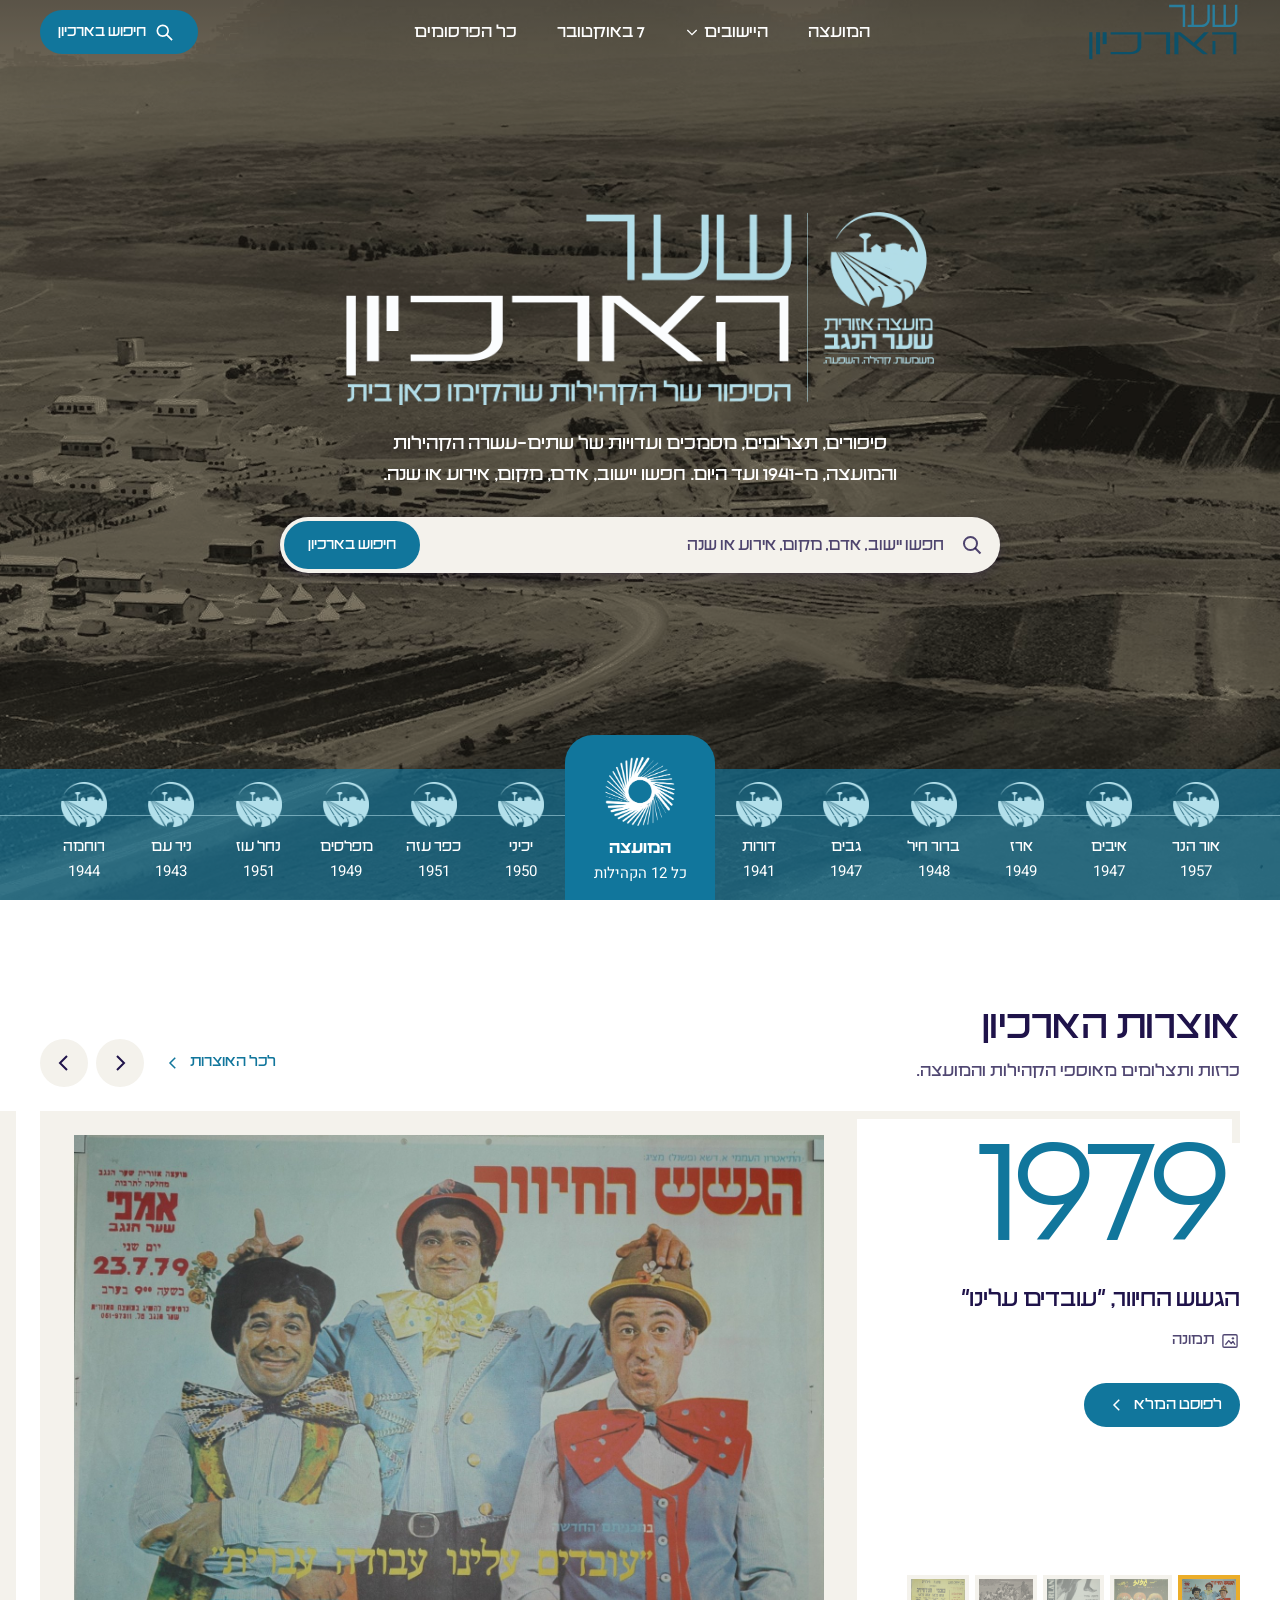
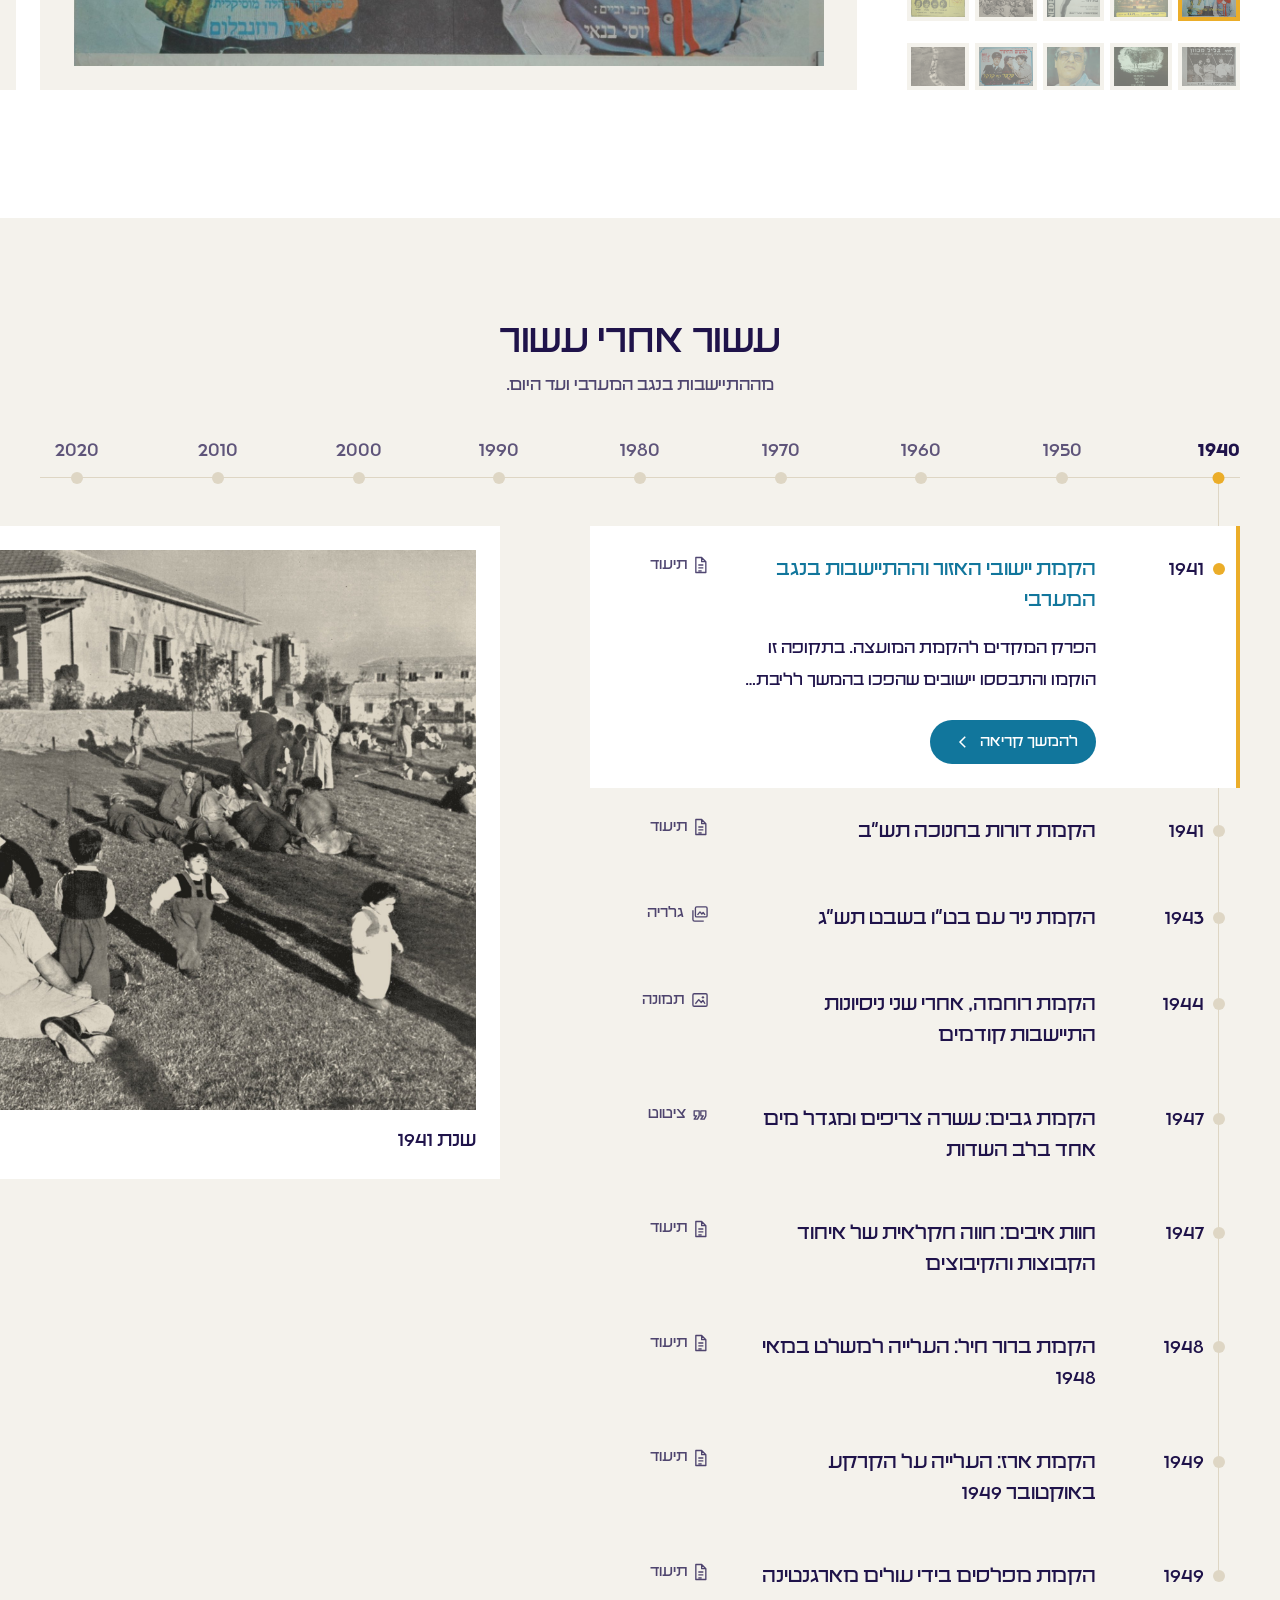
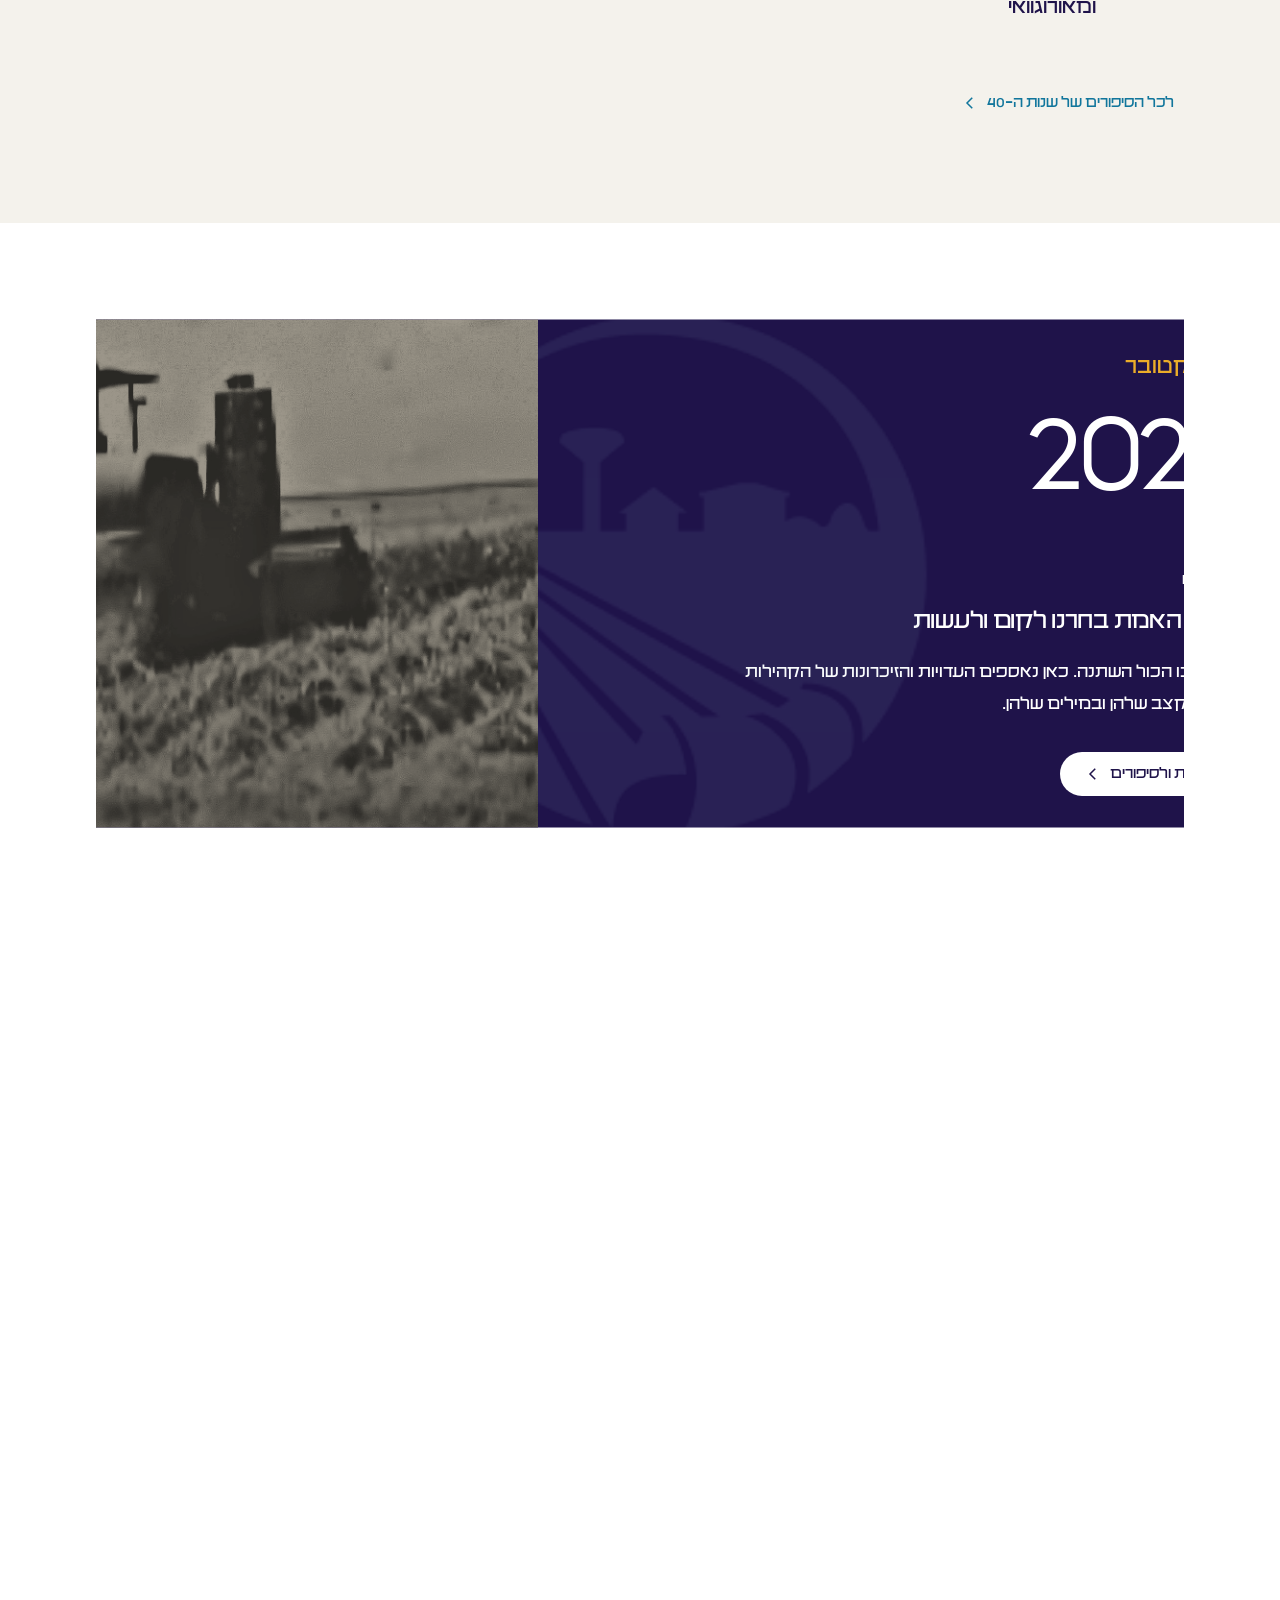
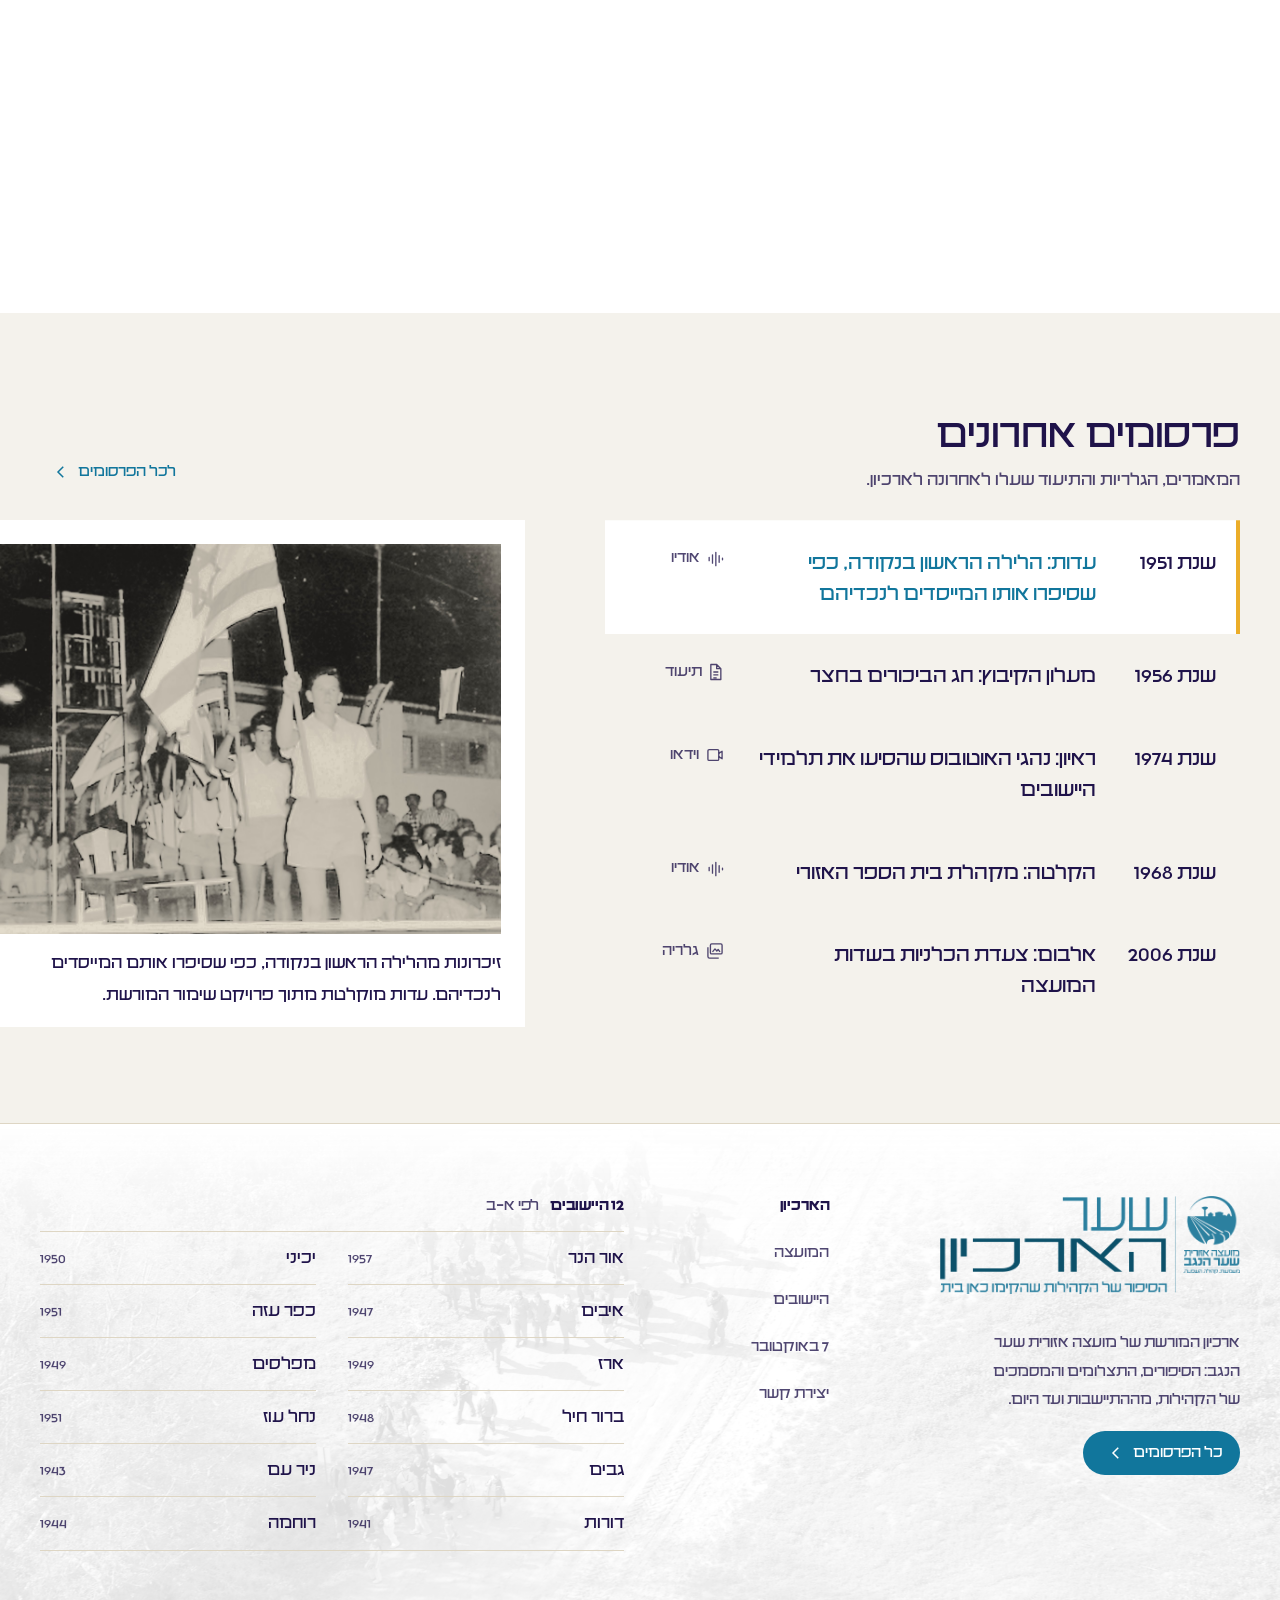
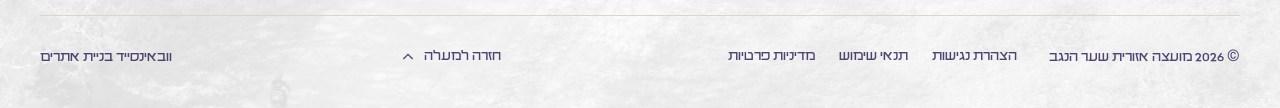
==== commit 16bad86b: "סדר א-ב, בחירה מרובה, עמודי כתבה ויצירת קשר, 404 ועמוד רגיל, טאבלט וטלפון" ====
--- a/1st/index.html
+++ b/1st/index.html
@@ -109,19 +109,19 @@
     <div class="places__band" aria-hidden="true"></div>
     <div class="places__axis" aria-hidden="true"></div>
     <ol>
+      <li class="place"><a href="../archive-page-v1/index.html?type=all&amp;place=or-haner"><span class="emblem" aria-hidden="true"></span><span class="name">אור הנר</span><span class="year">1957</span></a></li>
+      <li class="place"><a href="../archive-page-v1/index.html?type=all&amp;place=ivim"><span class="emblem" aria-hidden="true"></span><span class="name">איבים</span><span class="year">1947</span></a></li>
+      <li class="place"><a href="../archive-page-v1/index.html?type=all&amp;place=erez"><span class="emblem" aria-hidden="true"></span><span class="name">ארז</span><span class="year">1949</span></a></li>
+      <li class="place"><a href="../archive-page-v1/index.html?type=all&amp;place=bror-hayil"><span class="emblem" aria-hidden="true"></span><span class="name">ברור חיל</span><span class="year">1948</span></a></li>
+      <li class="place"><a href="../archive-page-v1/index.html?type=all&amp;place=gvim"><span class="emblem" aria-hidden="true"></span><span class="name">גבים</span><span class="year">1947</span></a></li>
       <li class="place"><a href="../archive-page-v1/index.html?type=all&amp;place=dorot"><span class="emblem" aria-hidden="true"></span><span class="name">דורות</span><span class="year">1941</span></a></li>
+      <li class="place place--council"><a href="../archive-page-v1/index.html?type=council"><span class="sun" aria-hidden="true"></span><span class="name">המועצה</span><span class="year">כל 12 הקהילות</span></a></li>
+      <li class="place"><a href="../archive-page-v1/index.html?type=all&amp;place=yachini"><span class="emblem" aria-hidden="true"></span><span class="name">יכיני</span><span class="year">1950</span></a></li>
+      <li class="place"><a href="../archive-page-v1/index.html?type=all&amp;place=kfar-aza"><span class="emblem" aria-hidden="true"></span><span class="name">כפר עזה</span><span class="year">1951</span></a></li>
+      <li class="place"><a href="../archive-page-v1/index.html?type=all&amp;place=mefalsim"><span class="emblem" aria-hidden="true"></span><span class="name">מפלסים</span><span class="year">1949</span></a></li>
+      <li class="place"><a href="../archive-page-v1/index.html?type=all&amp;place=nahal-oz"><span class="emblem" aria-hidden="true"></span><span class="name">נחל עוז</span><span class="year">1951</span></a></li>
       <li class="place"><a href="../archive-page-v1/index.html?type=all&amp;place=nir-am"><span class="emblem" aria-hidden="true"></span><span class="name">ניר עם</span><span class="year">1943</span></a></li>
       <li class="place"><a href="../archive-page-v1/index.html?type=all&amp;place=ruhama"><span class="emblem" aria-hidden="true"></span><span class="name">רוחמה</span><span class="year">1944</span></a></li>
-      <li class="place"><a href="../archive-page-v1/index.html?type=all&amp;place=gvim"><span class="emblem" aria-hidden="true"></span><span class="name">גבים</span><span class="year">1947</span></a></li>
-      <li class="place"><a href="../archive-page-v1/index.html?type=all&amp;place=ivim"><span class="emblem" aria-hidden="true"></span><span class="name">איבים</span><span class="year">1947</span></a></li>
-      <li class="place"><a href="../archive-page-v1/index.html?type=all&amp;place=bror-hayil"><span class="emblem" aria-hidden="true"></span><span class="name">ברור חיל</span><span class="year">1948</span></a></li>
-      <li class="place place--council"><a href="../archive-page-v1/index.html?type=council"><span class="sun" aria-hidden="true"></span><span class="name">המועצה</span><span class="year">כל 12 הקהילות</span></a></li>
-      <li class="place"><a href="../archive-page-v1/index.html?type=all&amp;place=erez"><span class="emblem" aria-hidden="true"></span><span class="name">ארז</span><span class="year">1949</span></a></li>
-      <li class="place"><a href="../archive-page-v1/index.html?type=all&amp;place=mefalsim"><span class="emblem" aria-hidden="true"></span><span class="name">מפלסים</span><span class="year">1949</span></a></li>
-      <li class="place"><a href="../archive-page-v1/index.html?type=all&amp;place=yachini"><span class="emblem" aria-hidden="true"></span><span class="name">יכיני</span><span class="year">1950</span></a></li>
-      <li class="place"><a href="../archive-page-v1/index.html?type=all&amp;place=kfar-aza"><span class="emblem" aria-hidden="true"></span><span class="name">כפר עזה</span><span class="year">1951</span></a></li>
-      <li class="place"><a href="../archive-page-v1/index.html?type=all&amp;place=nahal-oz"><span class="emblem" aria-hidden="true"></span><span class="name">נחל עוז</span><span class="year">1951</span></a></li>
-      <li class="place"><a href="../archive-page-v1/index.html?type=all&amp;place=or-haner"><span class="emblem" aria-hidden="true"></span><span class="name">אור הנר</span><span class="year">1957</span></a></li>
     </ol>
   </nav>
 </section>
@@ -446,20 +446,20 @@
       <ul><li><a href="../archive-page-v1/index.html?type=council">המועצה</a></li><li><a href="../archive-page-v1/index.html?type=all">היישובים</a></li><li><a href="../archive-page-v1/index.html?type=tag">7 באוקטובר</a></li><li><a href="/contact/">יצירת קשר</a></li></ul>
     </nav>
     <nav class="sfoot__places" aria-labelledby="sfoot-places-h">
-      <h3 id="sfoot-places-h">12 היישובים <span>לפי שנת ההקמה</span></h3>
+      <h3 id="sfoot-places-h">12 היישובים <span>לפי א-ב</span></h3>
       <ol>
+          <li><a href="../archive-page-v1/index.html?type=all&amp;place=or-haner"><span class="n">אור הנר</span><span class="y">1957</span></a></li>
+          <li><a href="../archive-page-v1/index.html?type=all&amp;place=ivim"><span class="n">איבים</span><span class="y">1947</span></a></li>
+          <li><a href="../archive-page-v1/index.html?type=all&amp;place=erez"><span class="n">ארז</span><span class="y">1949</span></a></li>
+          <li><a href="../archive-page-v1/index.html?type=all&amp;place=bror-hayil"><span class="n">ברור חיל</span><span class="y">1948</span></a></li>
+          <li><a href="../archive-page-v1/index.html?type=all&amp;place=gvim"><span class="n">גבים</span><span class="y">1947</span></a></li>
           <li><a href="../archive-page-v1/index.html?type=all&amp;place=dorot"><span class="n">דורות</span><span class="y">1941</span></a></li>
+          <li><a href="../archive-page-v1/index.html?type=all&amp;place=yachini"><span class="n">יכיני</span><span class="y">1950</span></a></li>
+          <li><a href="../archive-page-v1/index.html?type=all&amp;place=kfar-aza"><span class="n">כפר עזה</span><span class="y">1951</span></a></li>
+          <li><a href="../archive-page-v1/index.html?type=all&amp;place=mefalsim"><span class="n">מפלסים</span><span class="y">1949</span></a></li>
+          <li><a href="../archive-page-v1/index.html?type=all&amp;place=nahal-oz"><span class="n">נחל עוז</span><span class="y">1951</span></a></li>
           <li><a href="../archive-page-v1/index.html?type=all&amp;place=nir-am"><span class="n">ניר עם</span><span class="y">1943</span></a></li>
           <li><a href="../archive-page-v1/index.html?type=all&amp;place=ruhama"><span class="n">רוחמה</span><span class="y">1944</span></a></li>
-          <li><a href="../archive-page-v1/index.html?type=all&amp;place=gvim"><span class="n">גבים</span><span class="y">1947</span></a></li>
-          <li><a href="../archive-page-v1/index.html?type=all&amp;place=ivim"><span class="n">איבים</span><span class="y">1947</span></a></li>
-          <li><a href="../archive-page-v1/index.html?type=all&amp;place=bror-hayil"><span class="n">ברור חיל</span><span class="y">1948</span></a></li>
-          <li><a href="../archive-page-v1/index.html?type=all&amp;place=erez"><span class="n">ארז</span><span class="y">1949</span></a></li>
-          <li><a href="../archive-page-v1/index.html?type=all&amp;place=mefalsim"><span class="n">מפלסים</span><span class="y">1949</span></a></li>
-          <li><a href="../archive-page-v1/index.html?type=all&amp;place=yachini"><span class="n">יכיני</span><span class="y">1950</span></a></li>
-          <li><a href="../archive-page-v1/index.html?type=all&amp;place=kfar-aza"><span class="n">כפר עזה</span><span class="y">1951</span></a></li>
-          <li><a href="../archive-page-v1/index.html?type=all&amp;place=nahal-oz"><span class="n">נחל עוז</span><span class="y">1951</span></a></li>
-          <li><a href="../archive-page-v1/index.html?type=all&amp;place=or-haner"><span class="n">אור הנר</span><span class="y">1957</span></a></li>
       </ol>
     </nav>
   </div>
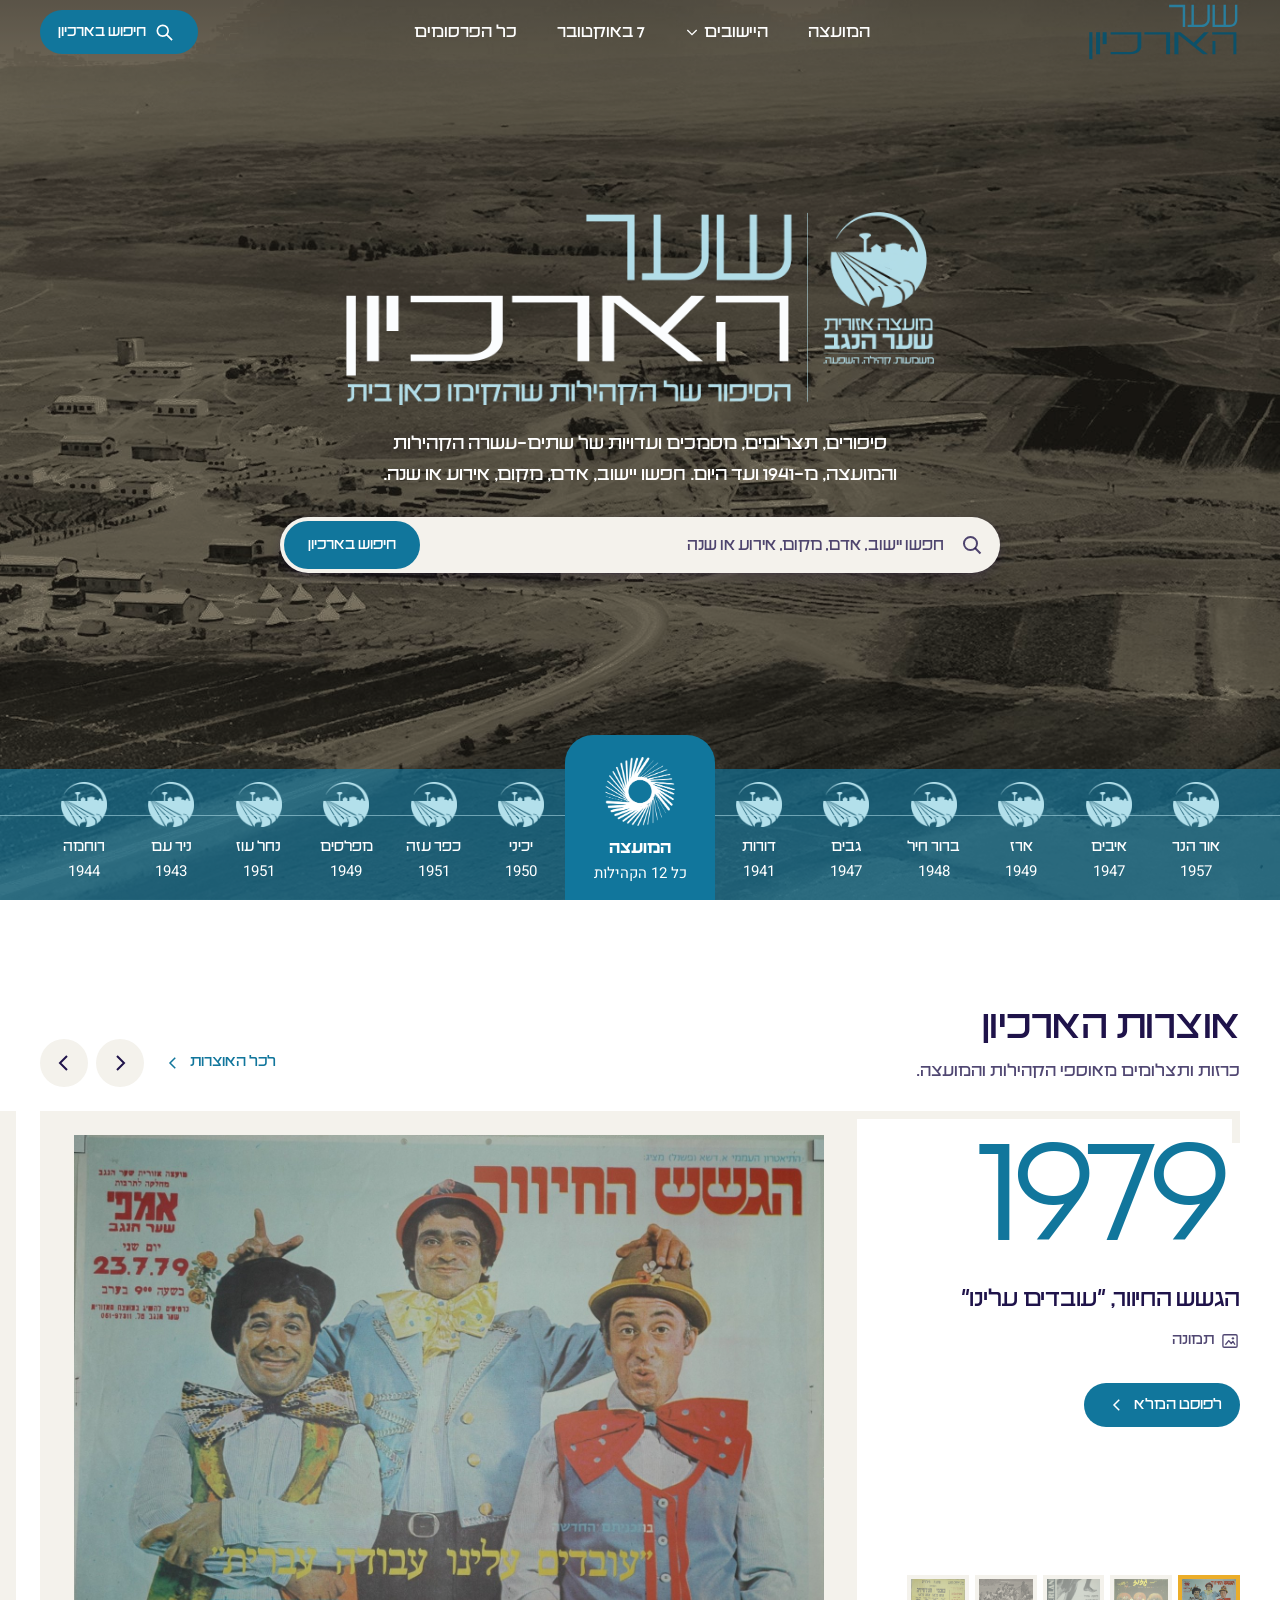
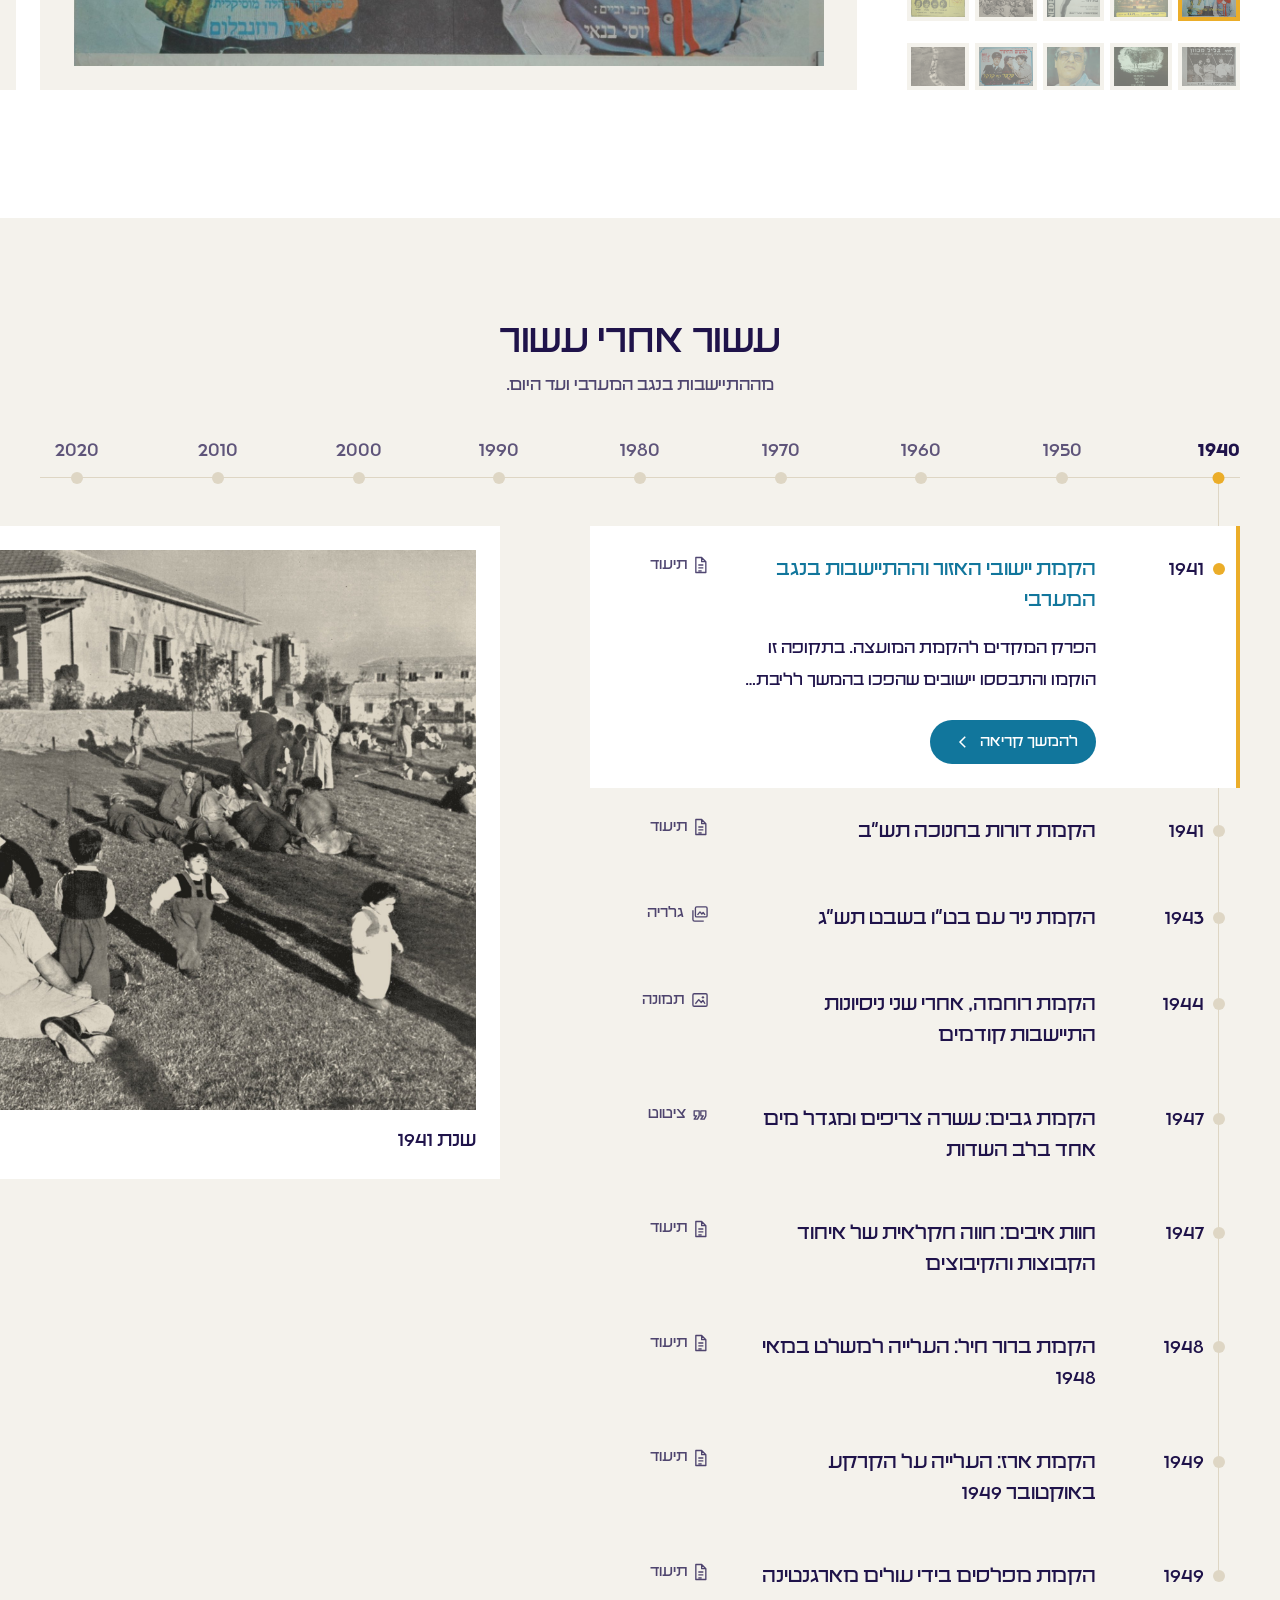
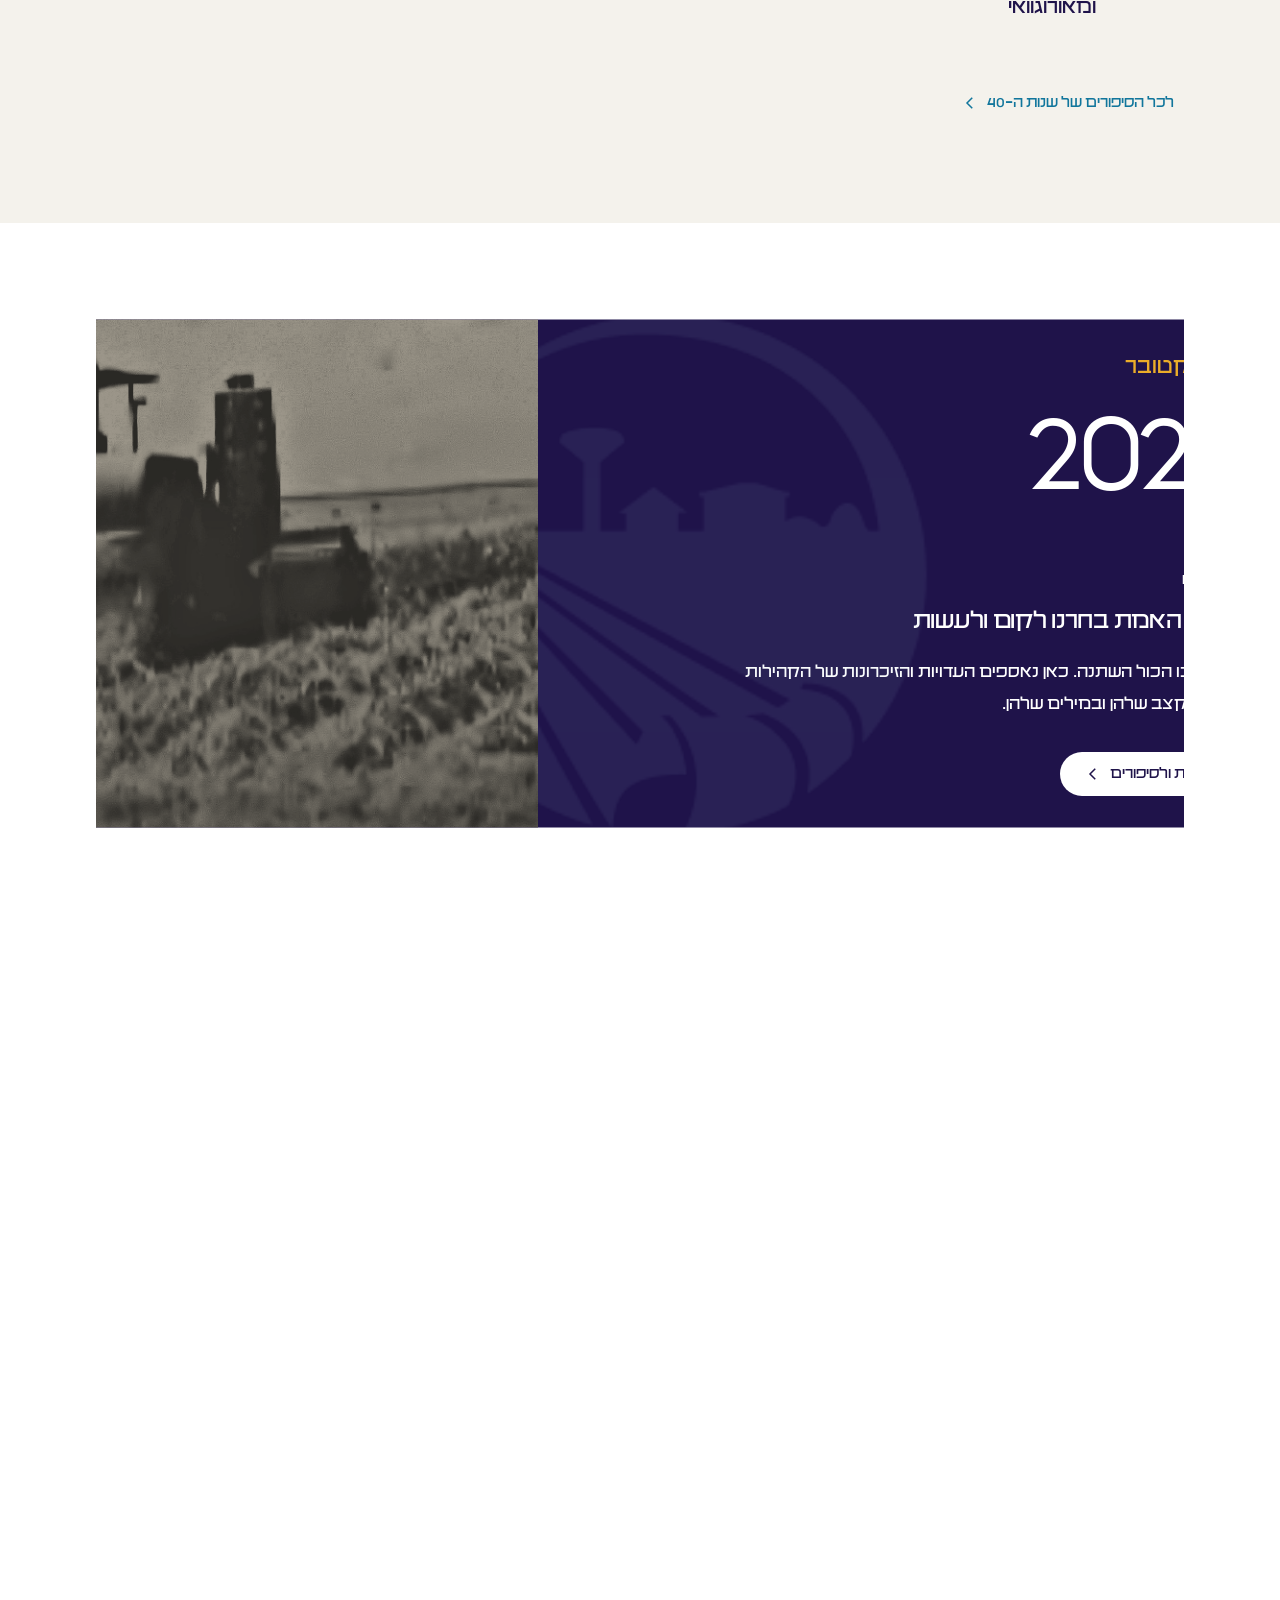
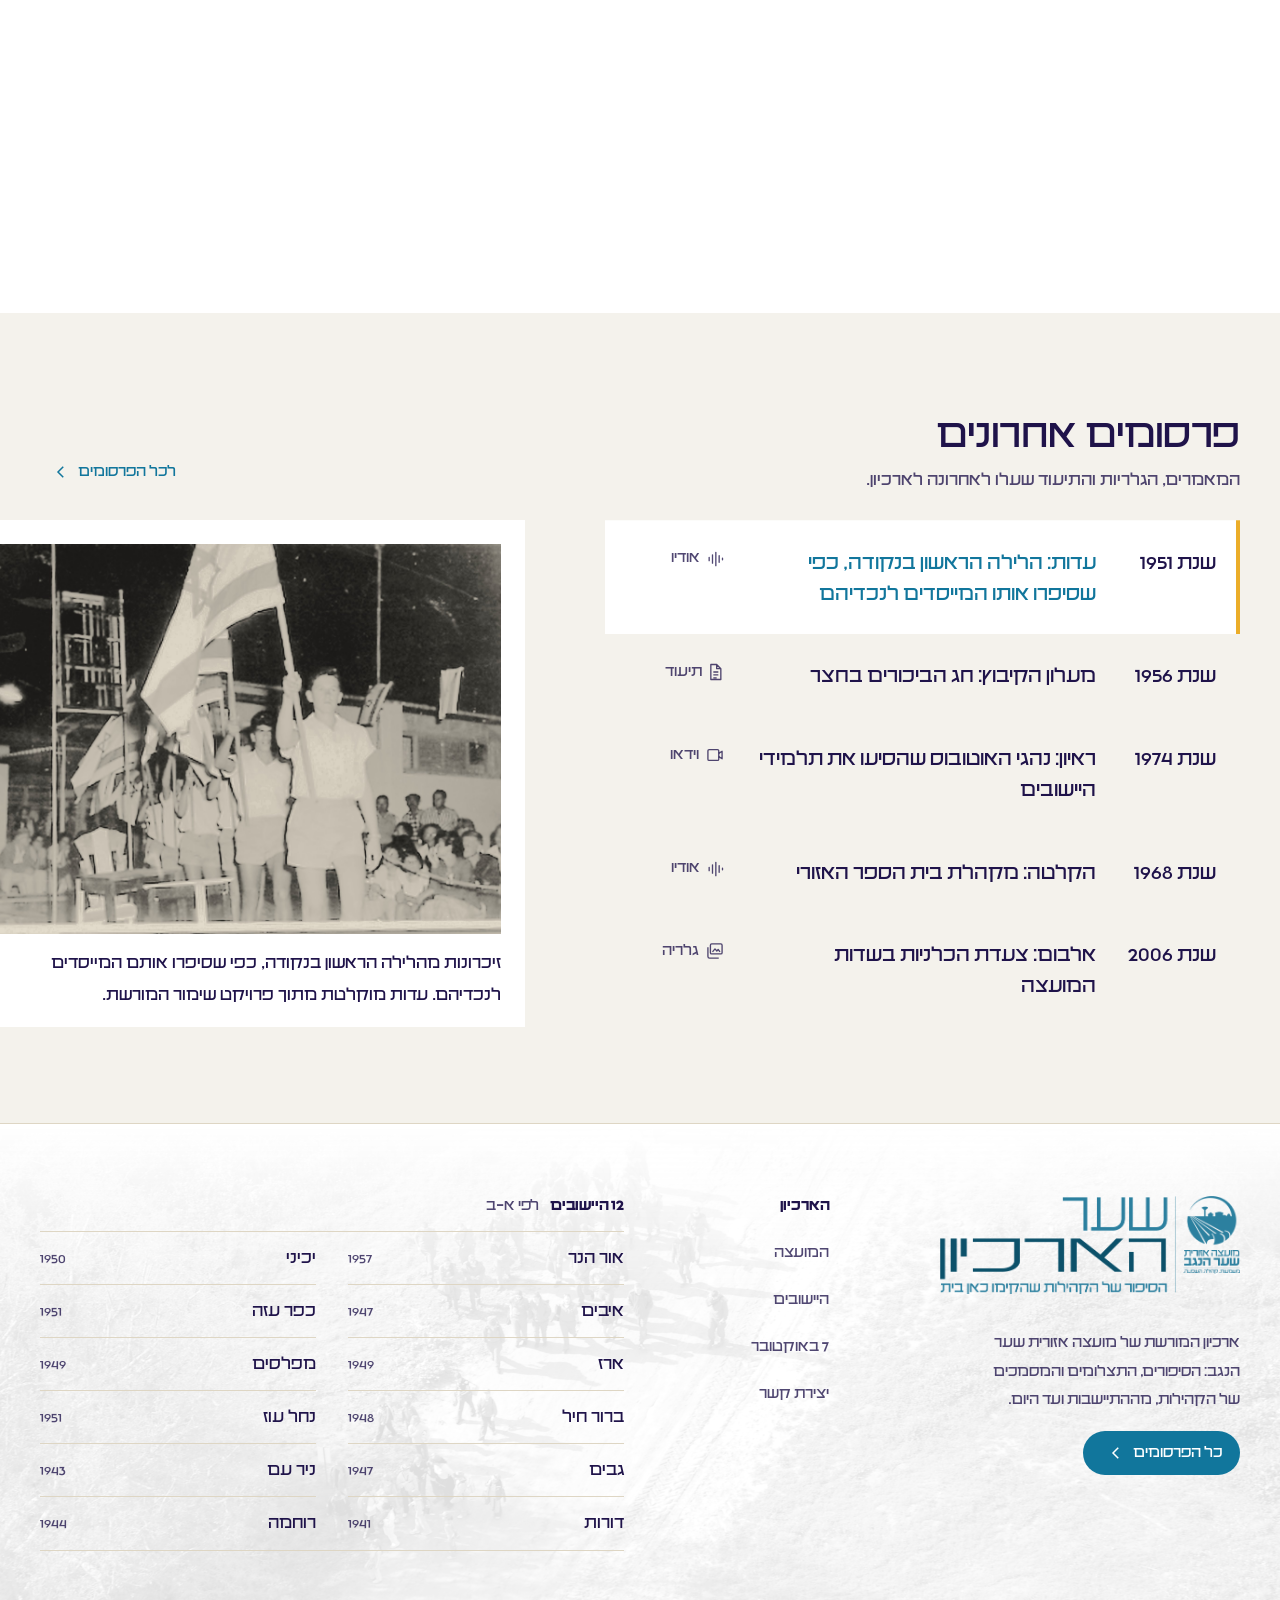
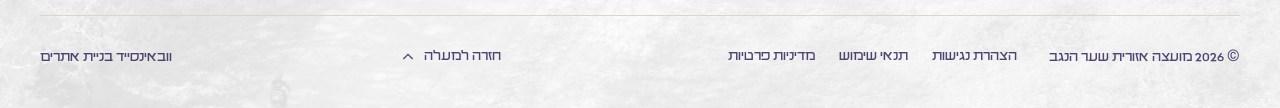
==== commit 91df5294: "עמוד יצירת קשר, תיקוני קישורים ועיצוב" ====
--- a/1st/index.html
+++ b/1st/index.html
@@ -15,7 +15,7 @@
 <link rel="stylesheet" href="assets/motion.css?v=44a">
 <link rel="stylesheet" href="assets/polish.css?v=44a">
 <link rel="stylesheet" href="assets/m3.css?v=44a">
-<link rel="stylesheet" href="assets/responsive.css?v=44zz">
+<link rel="stylesheet" href="assets/responsive.css?v=44zz2">
 <!-- סימון JS מיידי (בלי טעינת קובץ): מאפשר לרגע ההירו להתחיל מהצביעה הראשונה -->
 <script>document.documentElement.classList.add('js', 'im-js');</script>
 <script defer src="assets/motion.js?v=44b"></script>
@@ -443,7 +443,7 @@
     </div>
     <nav class="sfoot__col" aria-label="הארכיון">
       <h3>הארכיון</h3>
-      <ul><li><a href="../archive-page-v1/index.html?type=council">המועצה</a></li><li><a href="../archive-page-v1/index.html?type=all">היישובים</a></li><li><a href="../archive-page-v1/index.html?type=tag">7 באוקטובר</a></li><li><a href="/contact/">יצירת קשר</a></li></ul>
+      <ul><li><a href="../archive-page-v1/index.html?type=council">המועצה</a></li><li><a href="../archive-page-v1/index.html?type=all">היישובים</a></li><li><a href="../archive-page-v1/index.html?type=tag">7 באוקטובר</a></li><li><a href="../archive-page-v1/contact.html">יצירת קשר</a></li></ul>
     </nav>
     <nav class="sfoot__places" aria-labelledby="sfoot-places-h">
       <h3 id="sfoot-places-h">12 היישובים <span>לפי א-ב</span></h3>
@@ -466,7 +466,7 @@
   <div class="sfoot__bar">
     <span>© 2026 מועצה אזורית שער הנגב</span>
     <ul class="sfoot__legal"><li><a href="/accessibility/">הצהרת נגישות</a></li><li><a href="/terms/">תנאי שימוש</a></li><li><a href="/privacy/">מדיניות פרטיות</a></li></ul>
-    <a class="sfoot__credit" href="https://webinside.co.il/" target="_blank" rel="noopener">וובאינסייד בניית אתרים</a>
+    <a class="sfoot__credit" href="https://www.webinside.co.il/" target="_blank" rel="noopener">וובאינסייד בניית אתרים</a>
     <a class="sfoot__top" href="#main">חזרה למעלה<svg class="icon" aria-hidden="true"><use href="#i-next"/></svg></a>
   </div>
 </footer>
--- a/1st/assets/responsive.css
+++ b/1st/assets/responsive.css
@@ -749,3 +749,8 @@
 @media (max-width: 1023px) {
   .timeline .tl-item__btn { min-height: 44px; align-content: center; }
 }
+
+/* טלפון: בלי הקו שמעל שורת הזכויות והקישורים המשפטיים בפוטר, כמו בעמודי הארכיון והכתבה (אורי); הקו שמתחת לרשימת היישובים נשאר */
+@media (max-width: 599px) {
+  .sfoot__bar { border-top: 0; }
+}
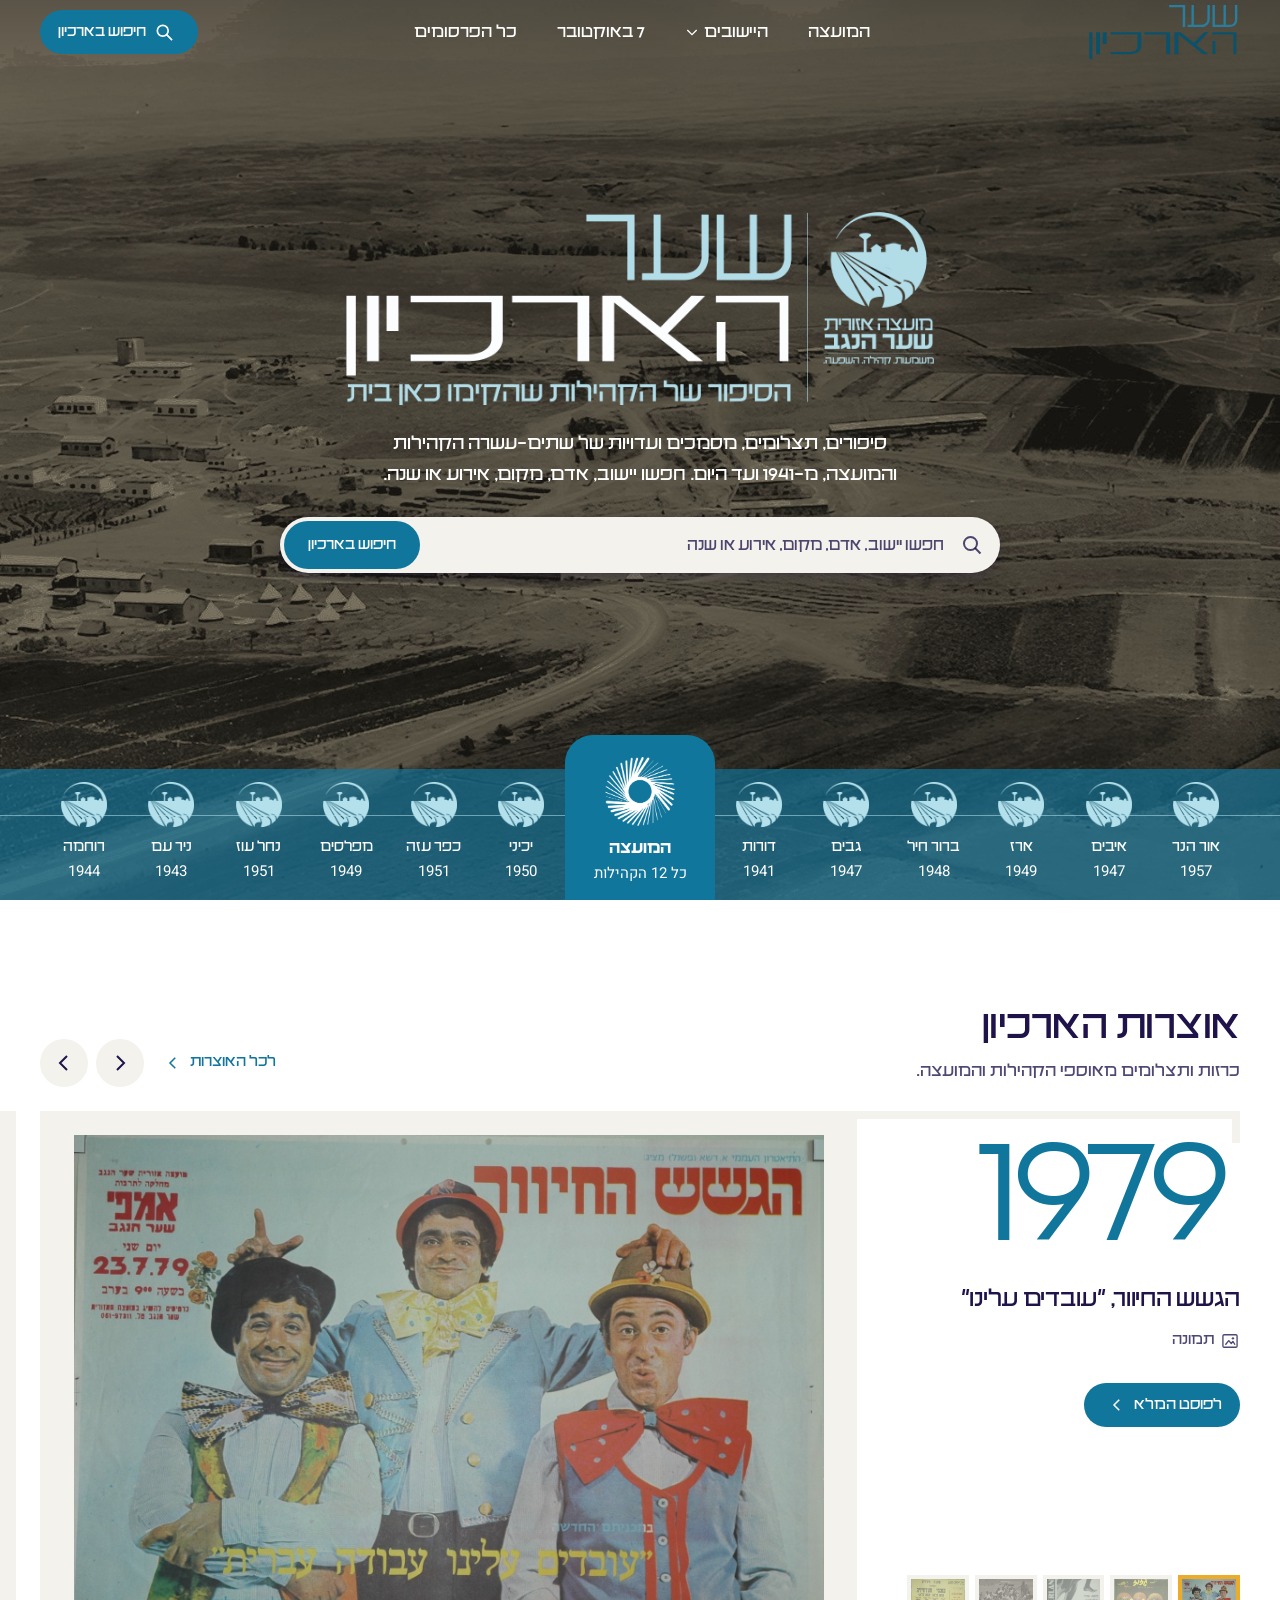
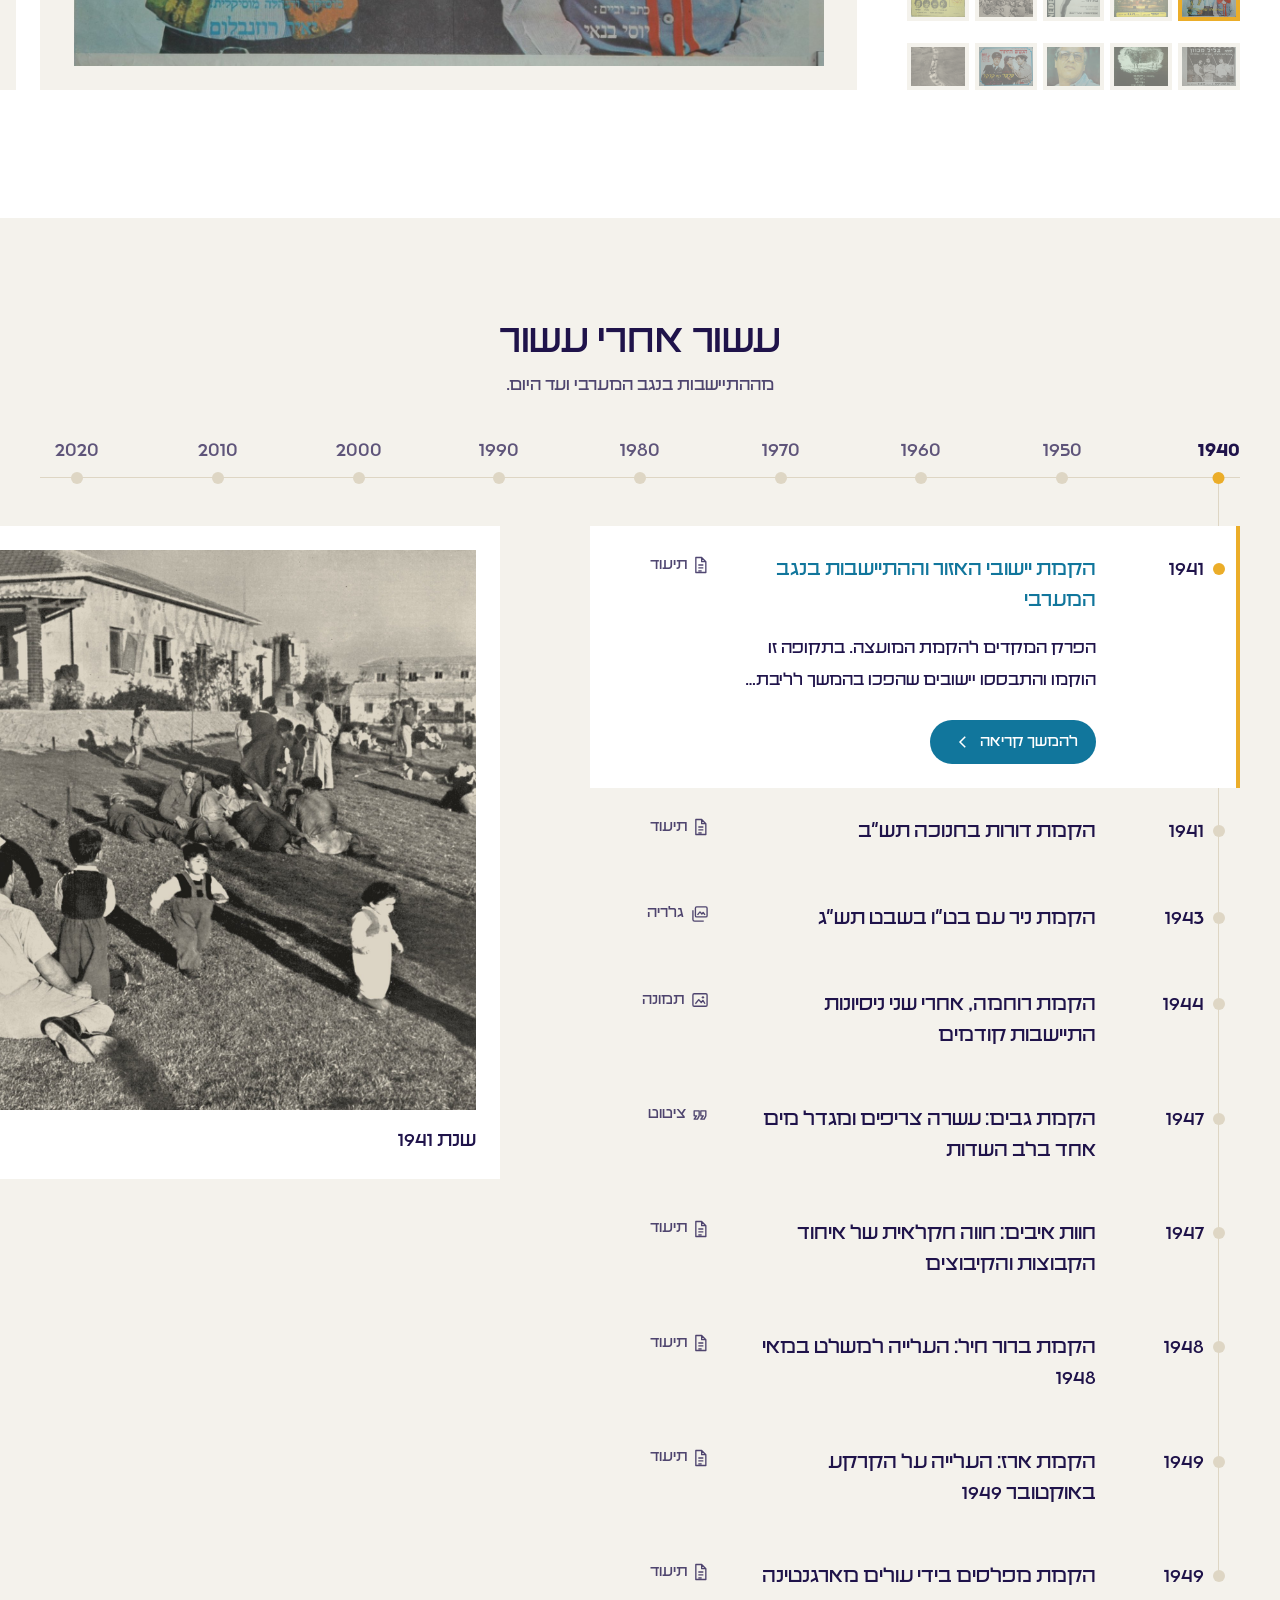
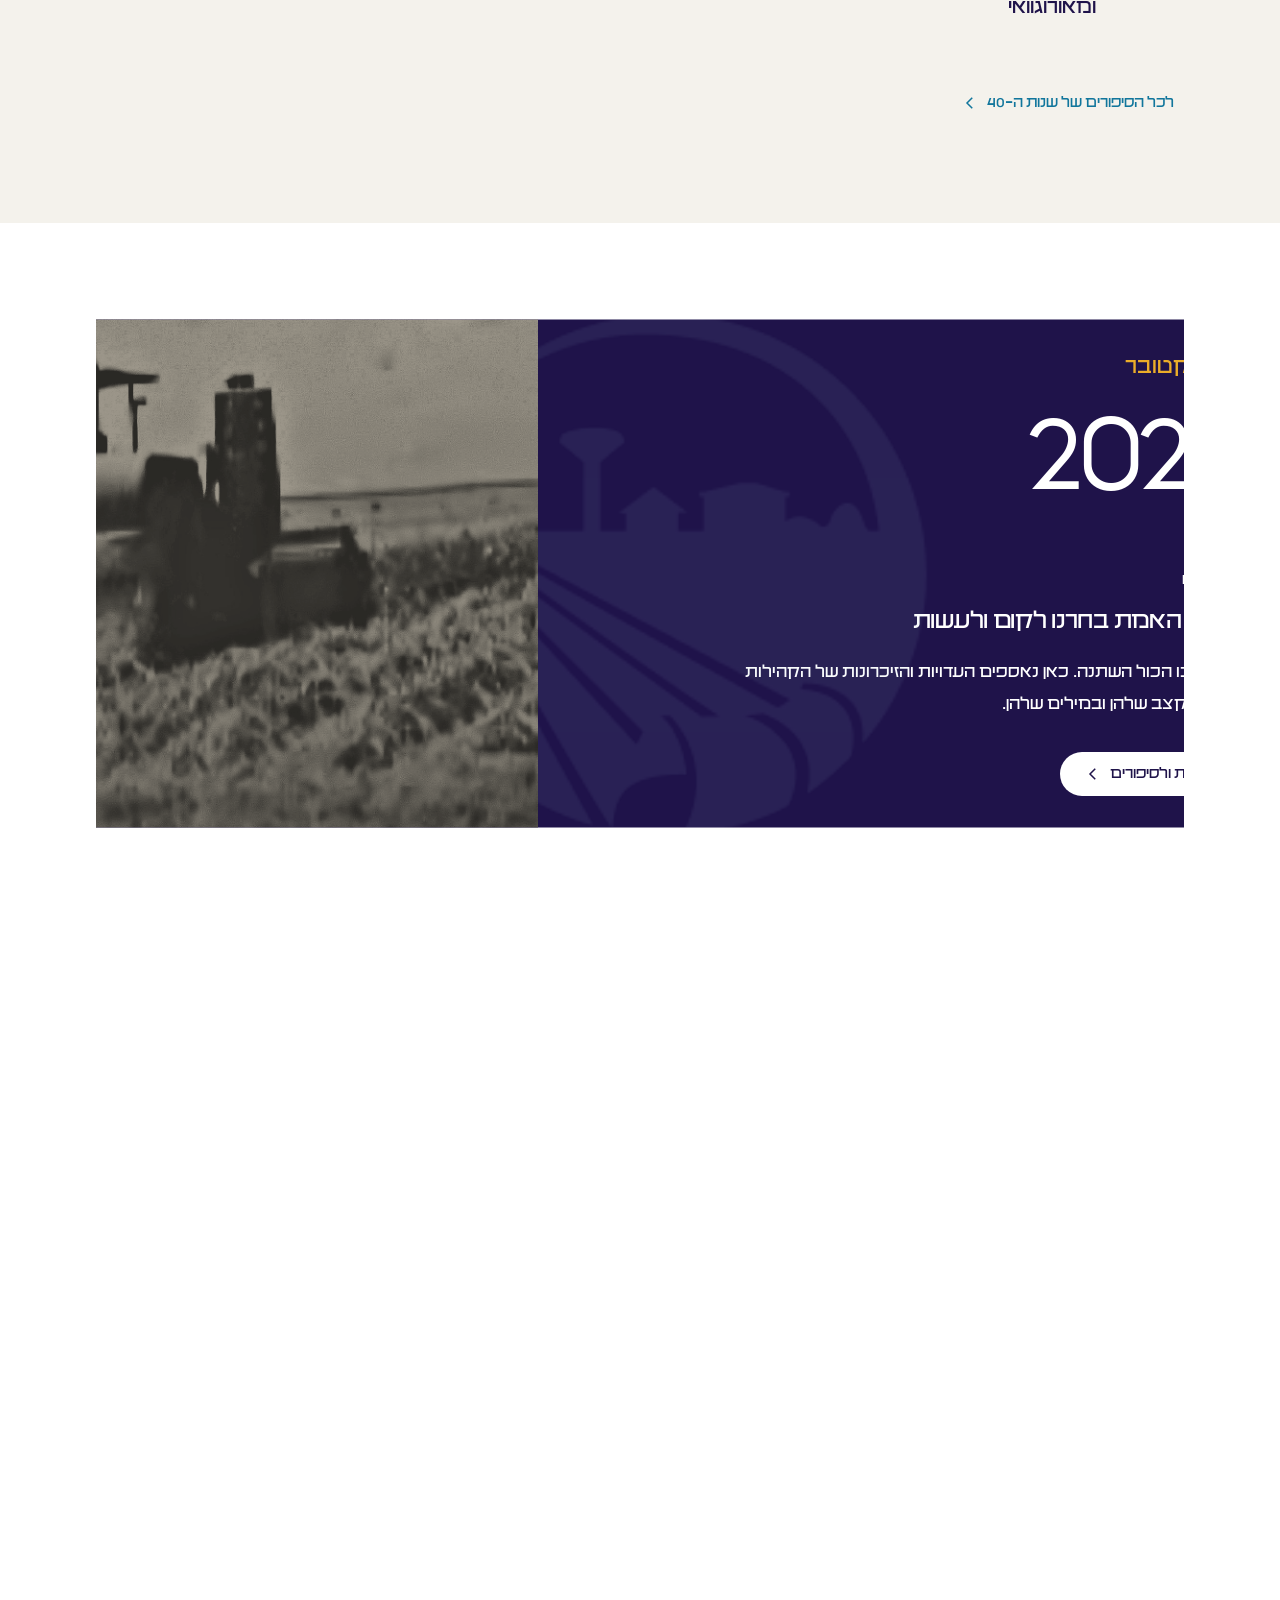
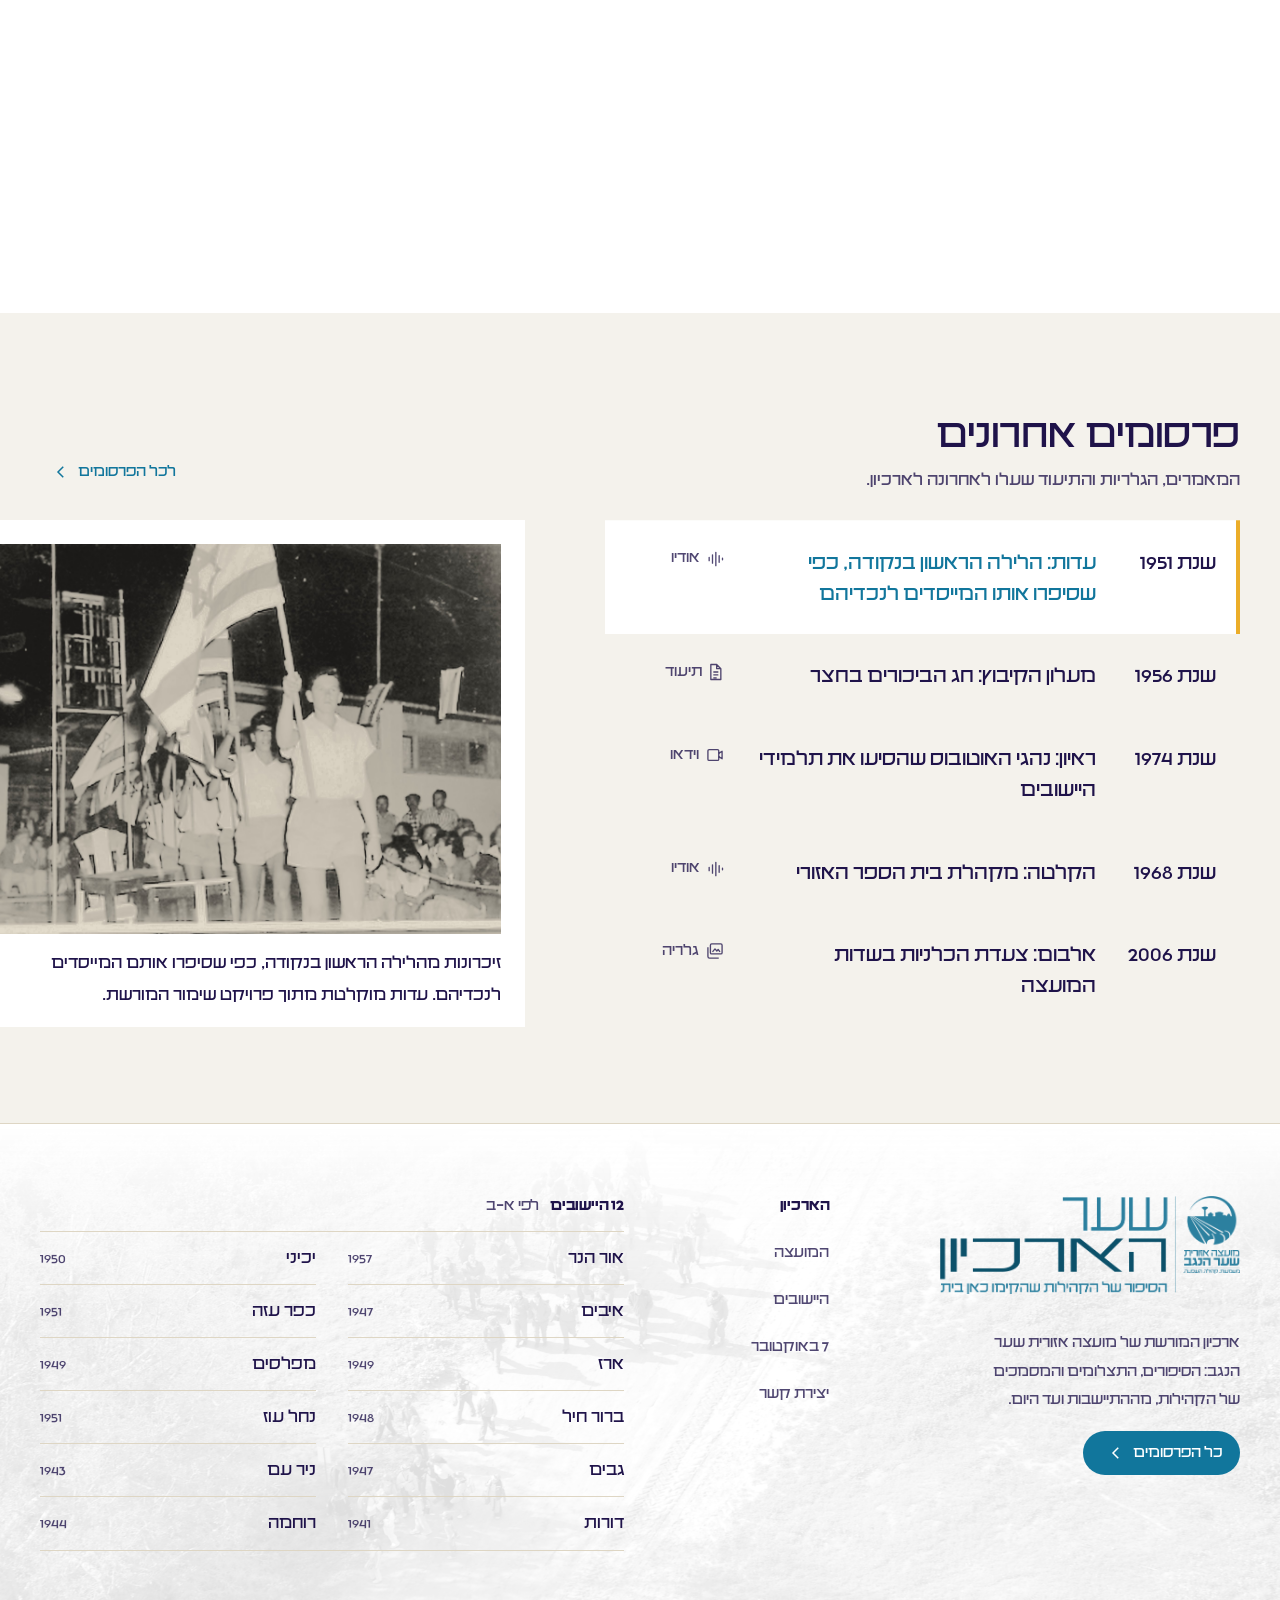
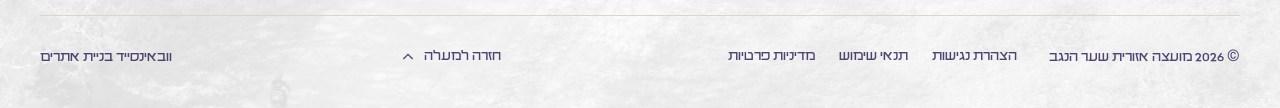
==== commit 101637d4: "כפתור מפת האתר ושלבי הפרויקט" ====
--- a/1st/index.html
+++ b/1st/index.html
@@ -470,5 +470,6 @@
     <a class="sfoot__top" href="#main">חזרה למעלה<svg class="icon" aria-hidden="true"><use href="#i-next"/></svg></a>
   </div>
 </footer>
+<script src="../archive-page-v1/sitemap-fab.js" defer></script>
 </body>
 </html>
